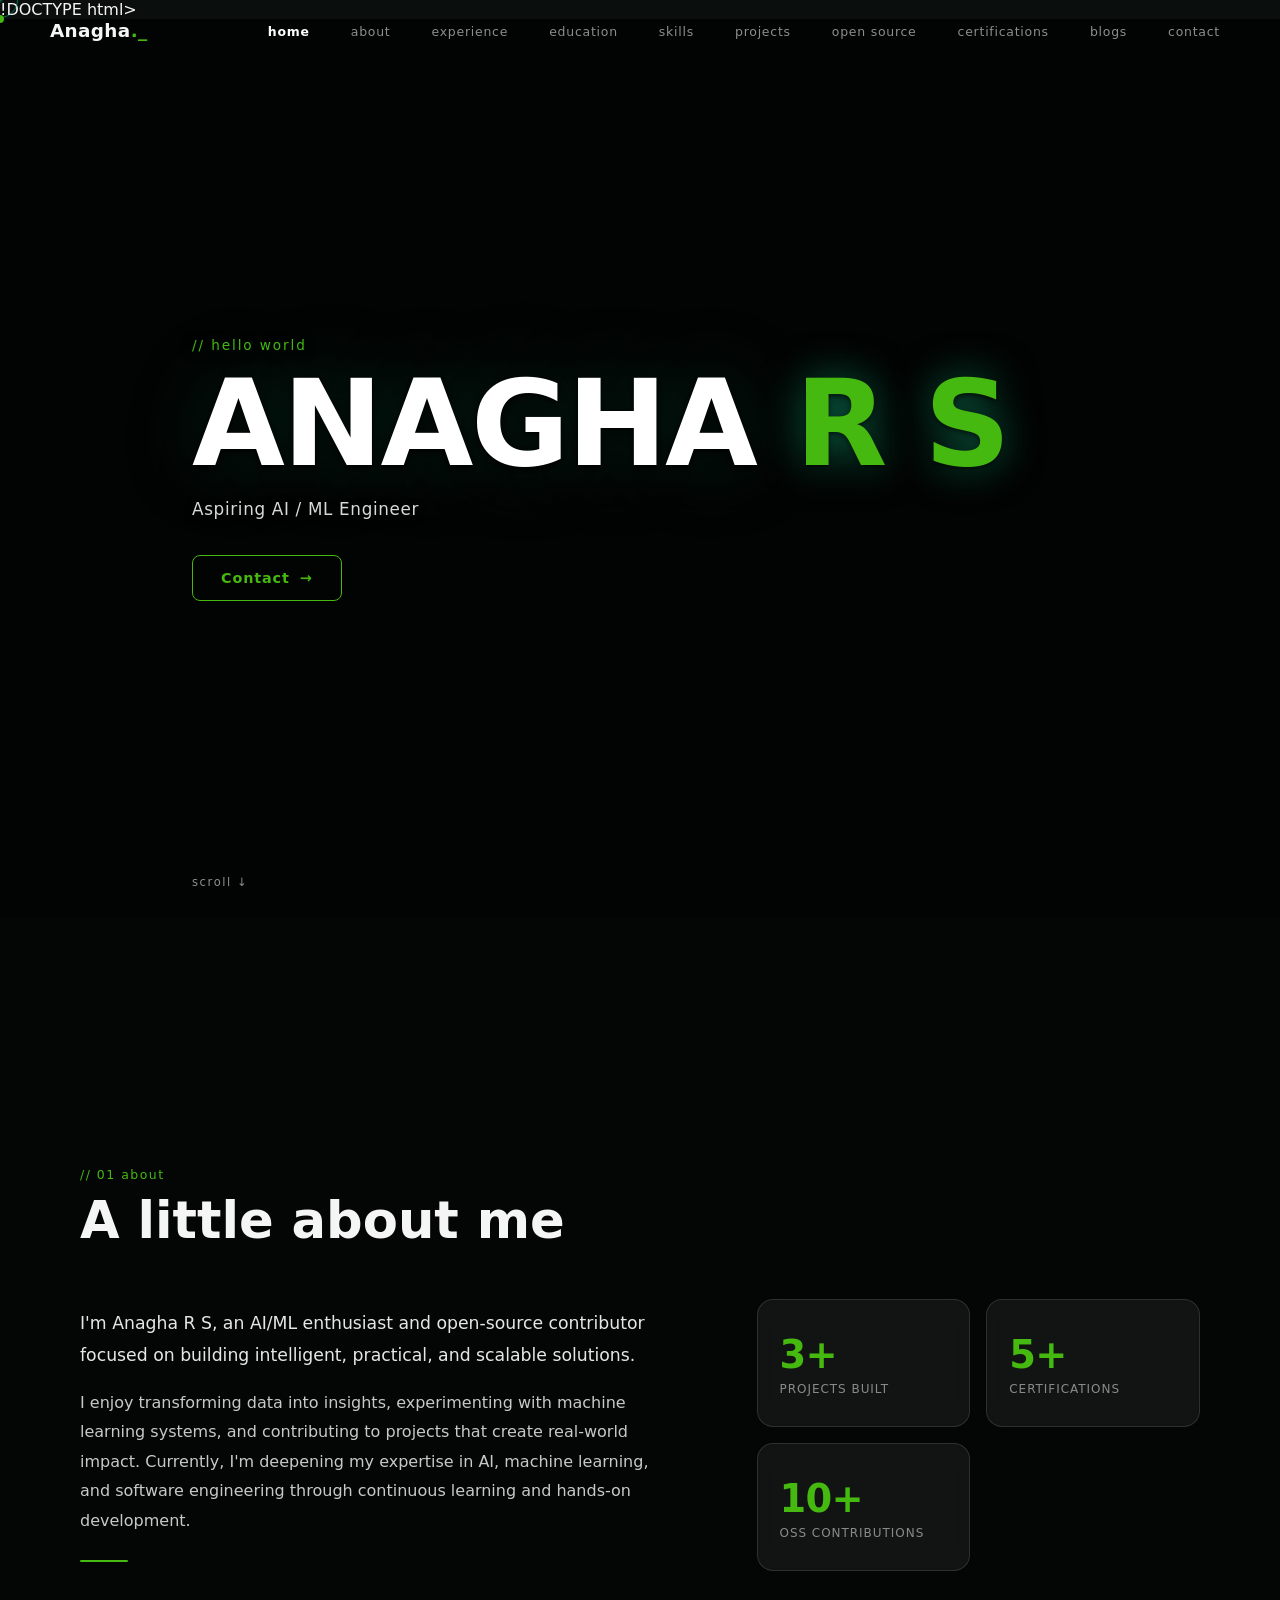
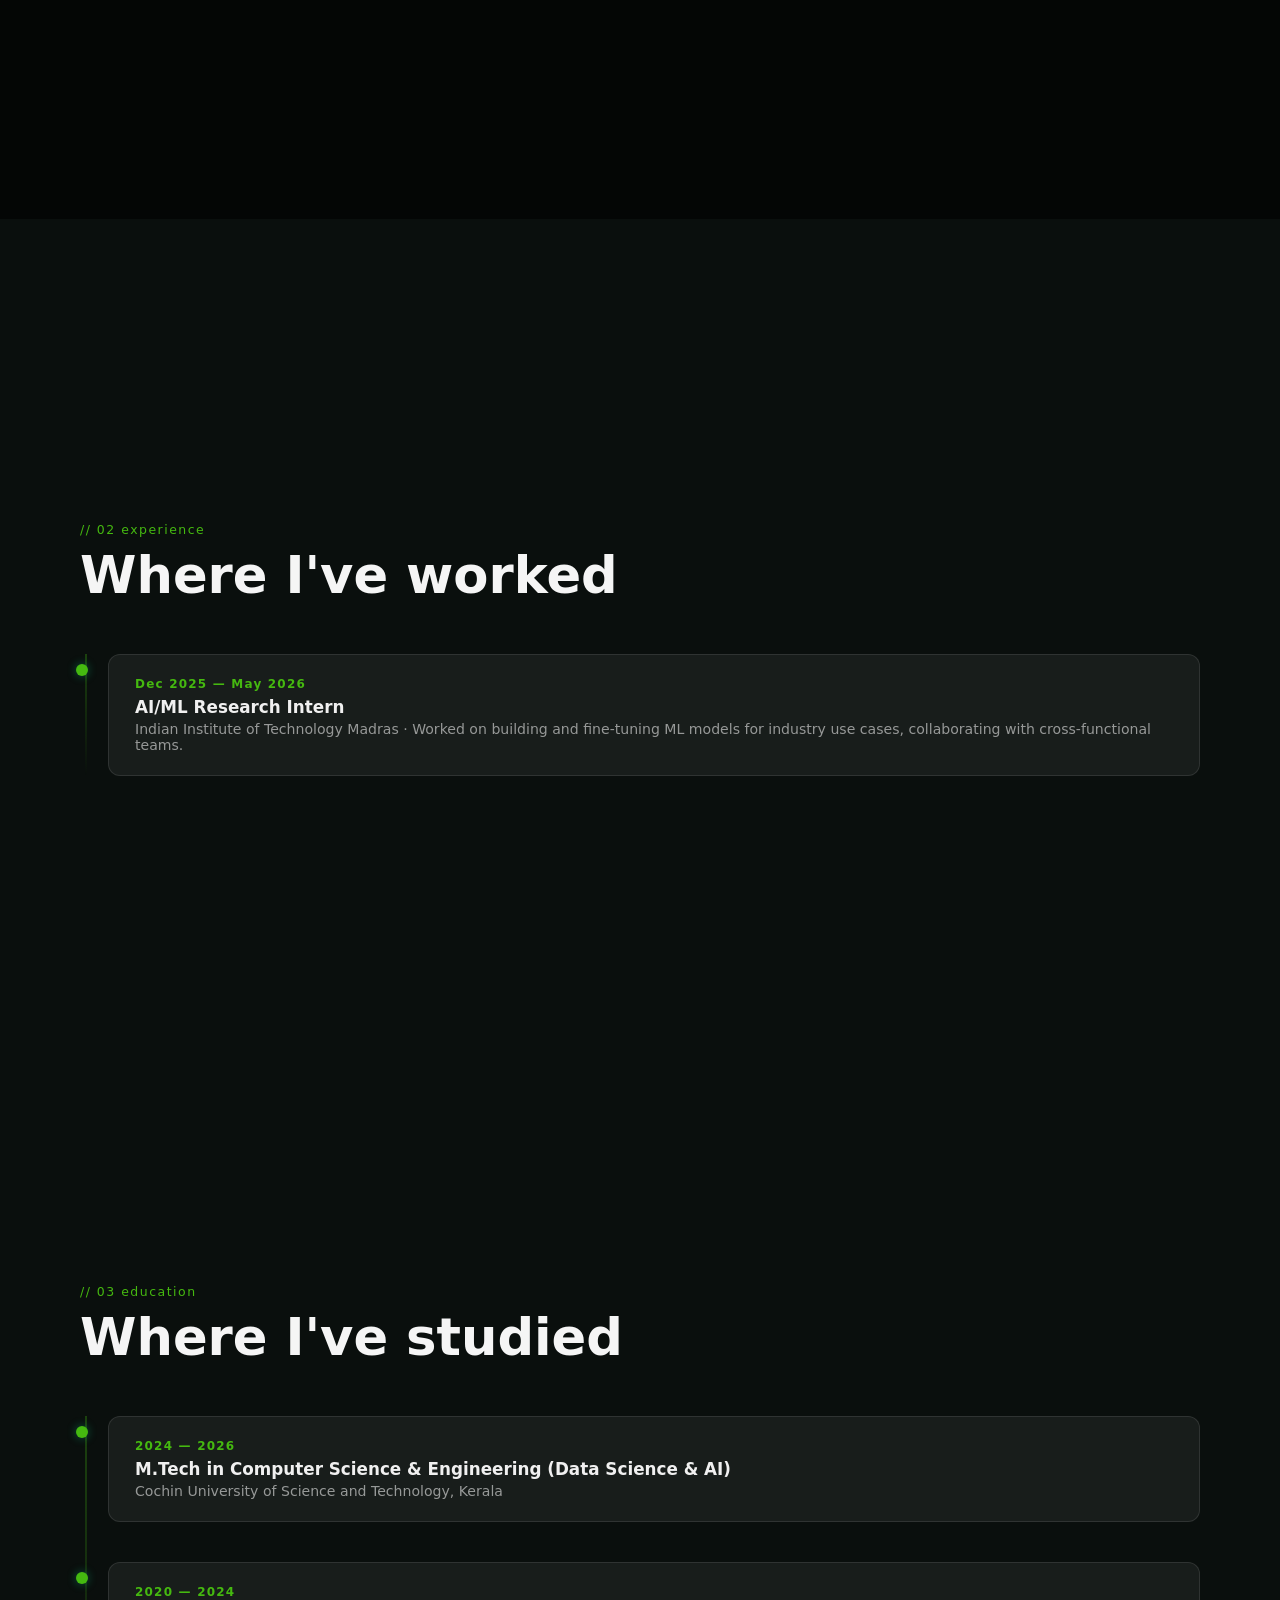
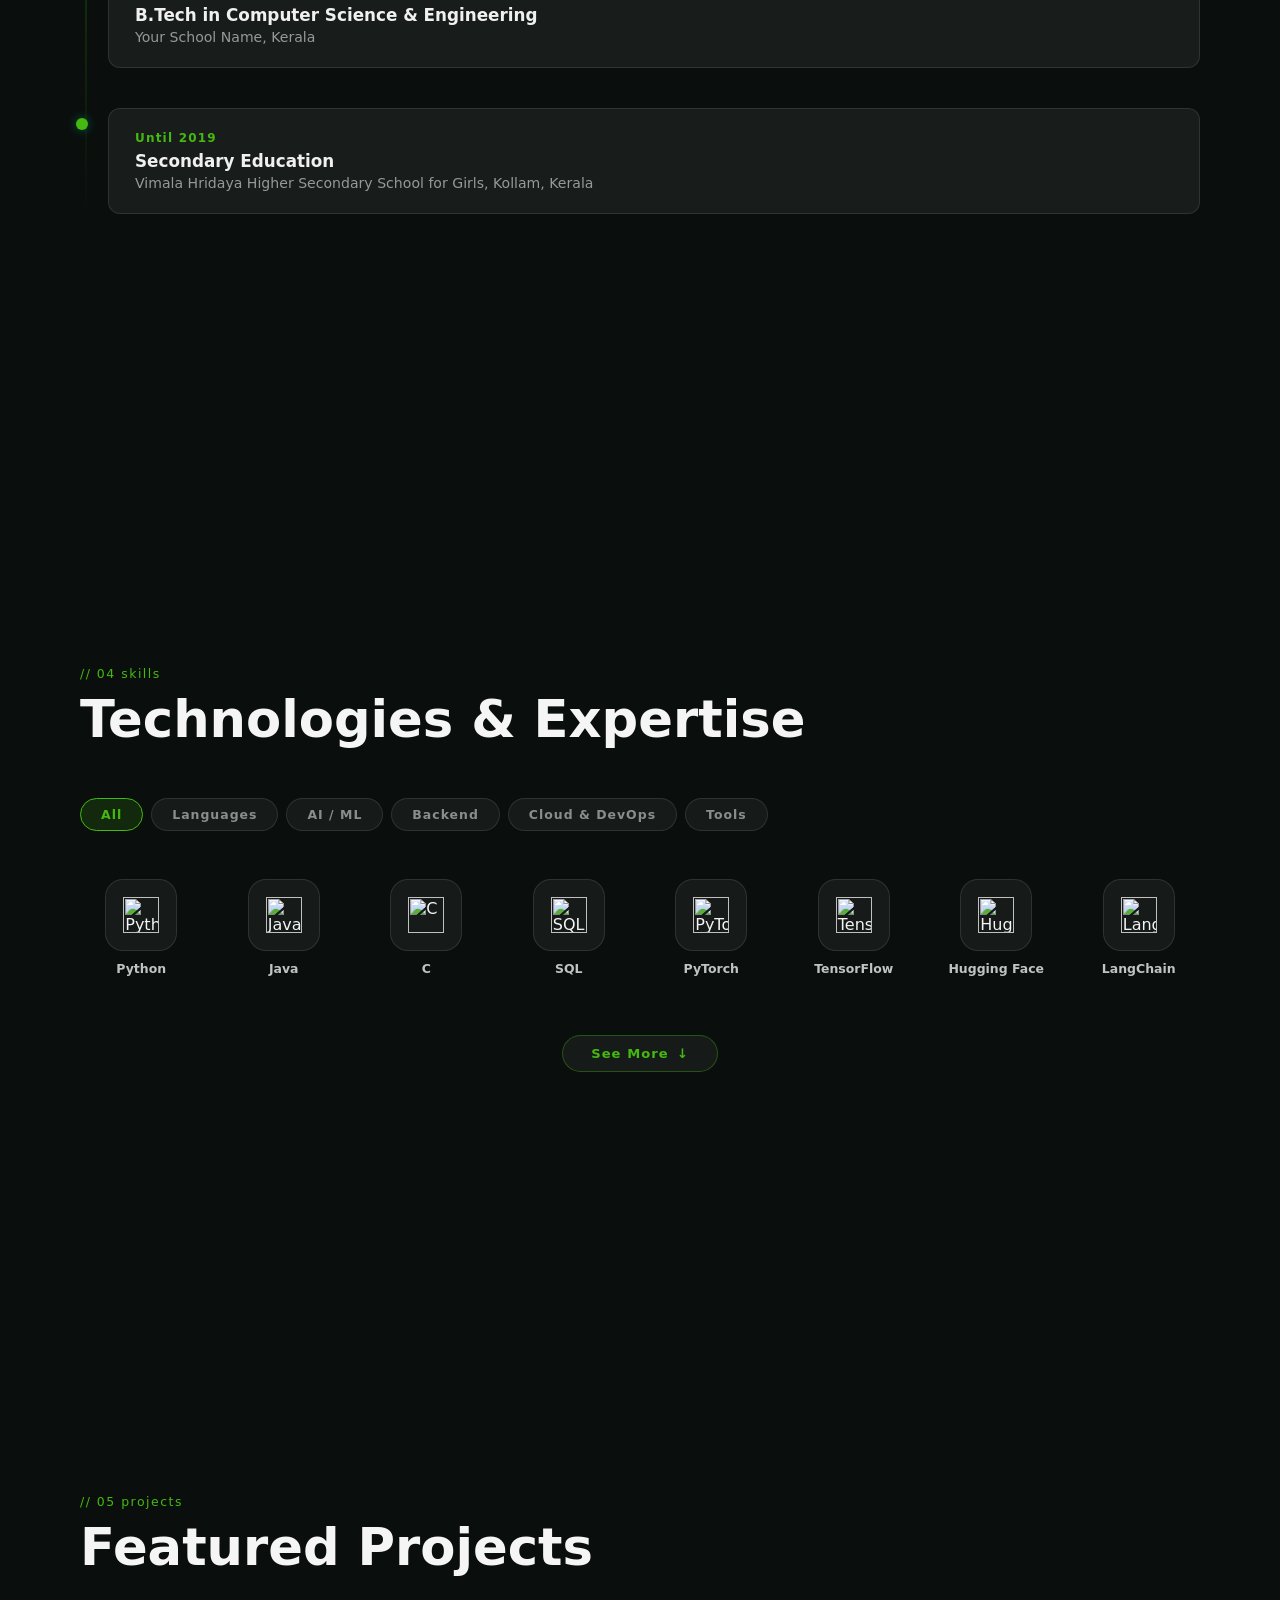
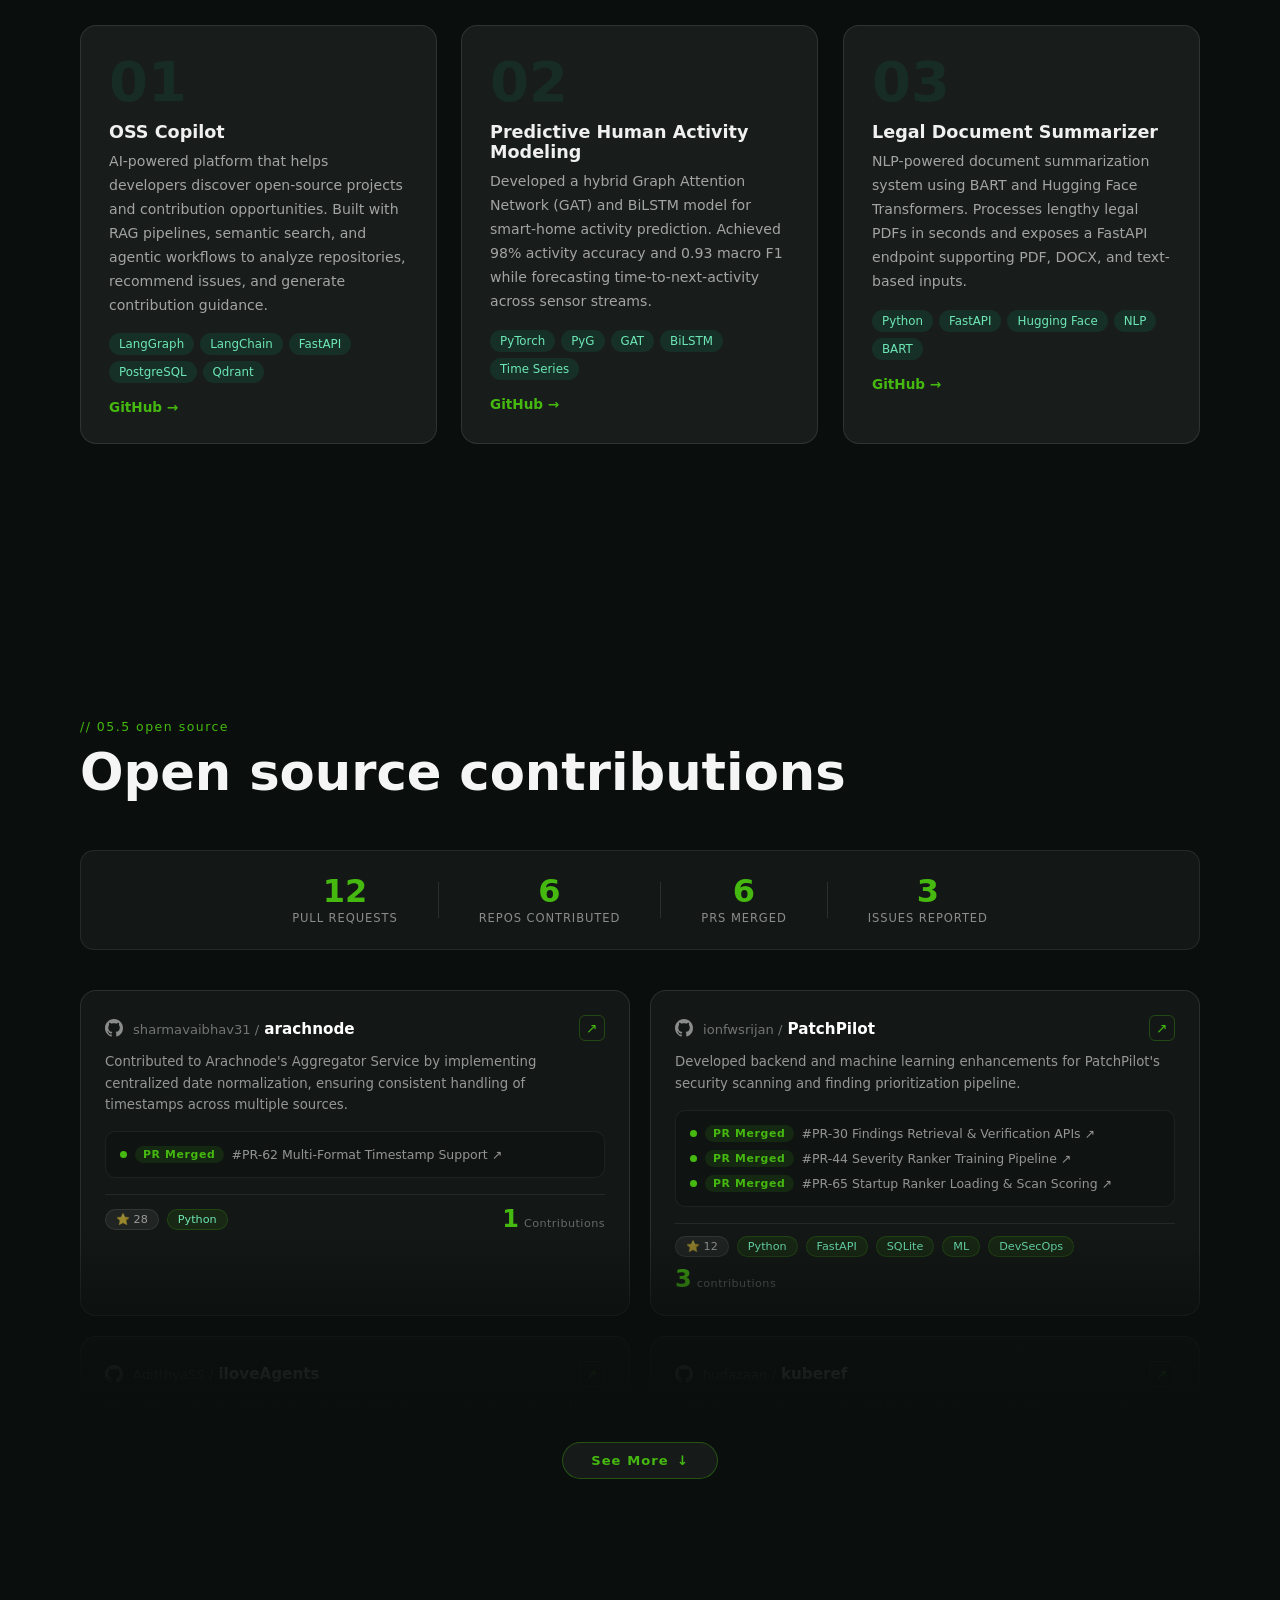
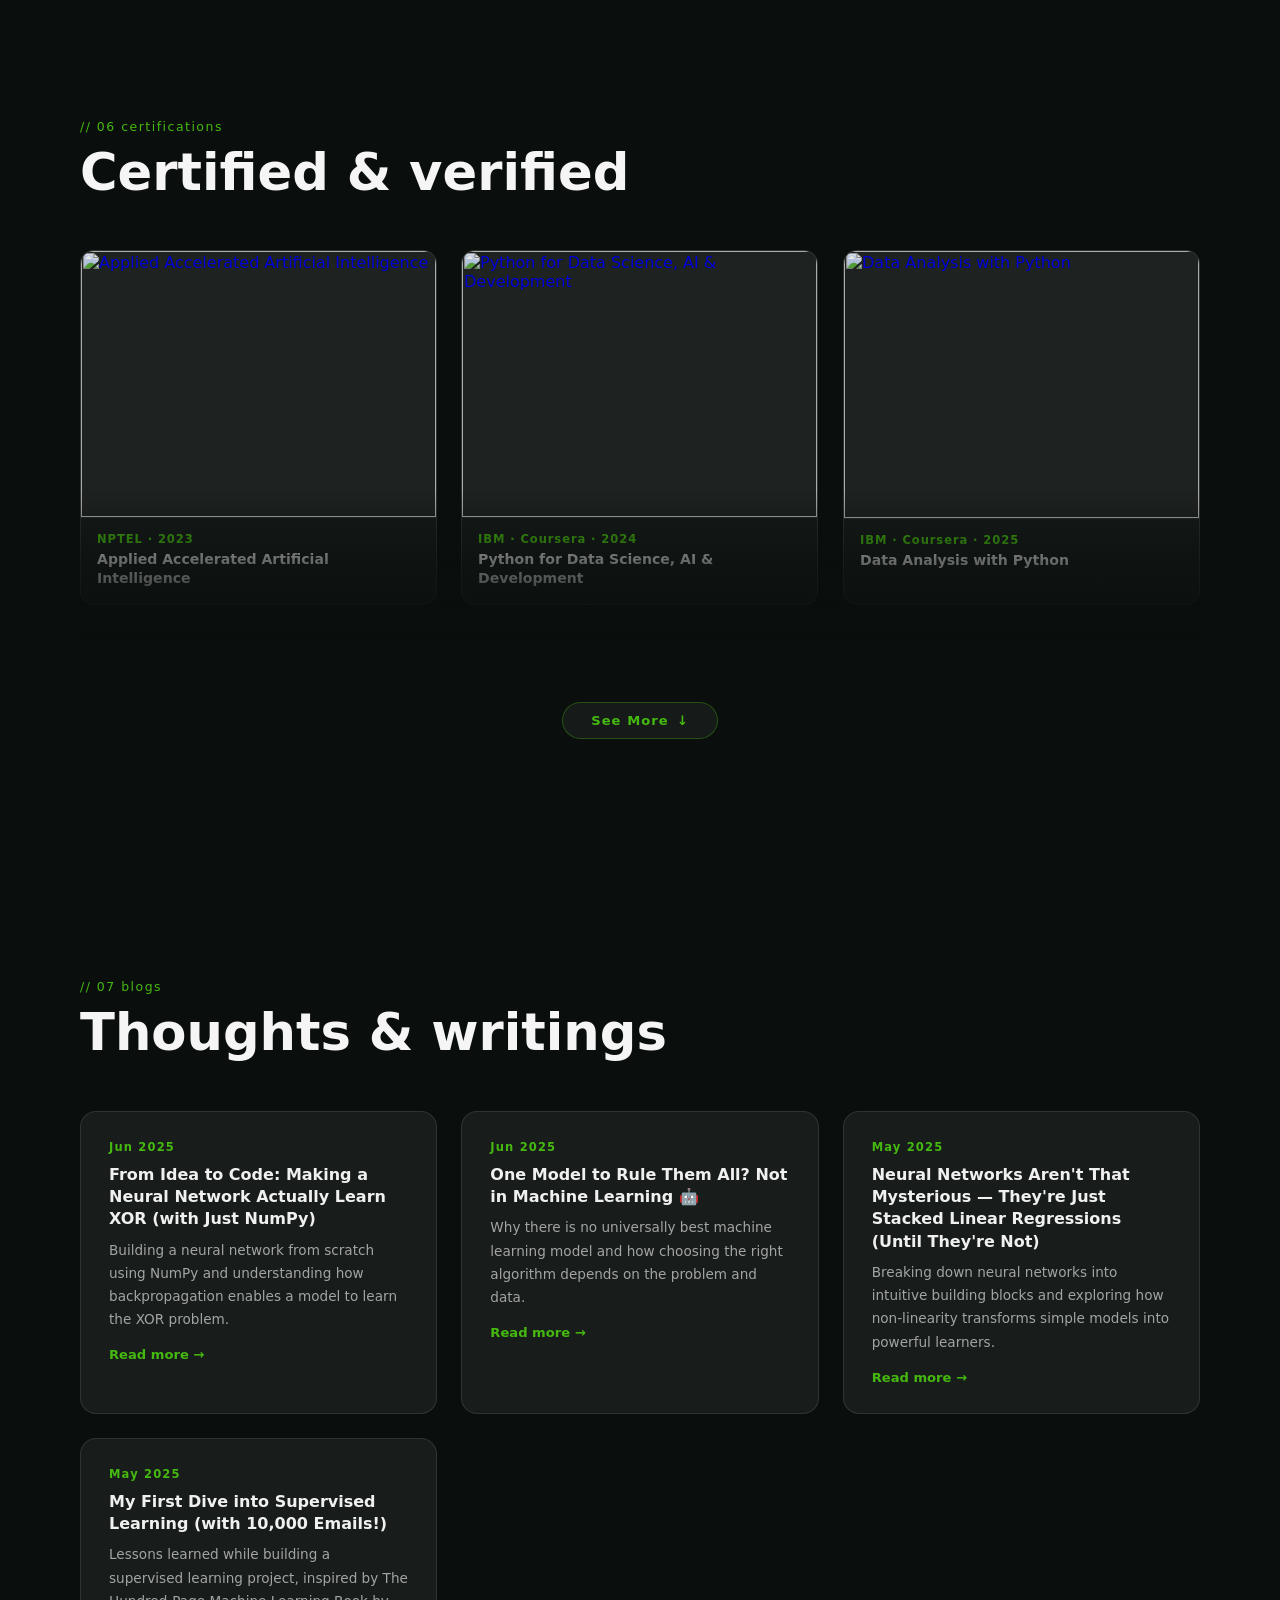
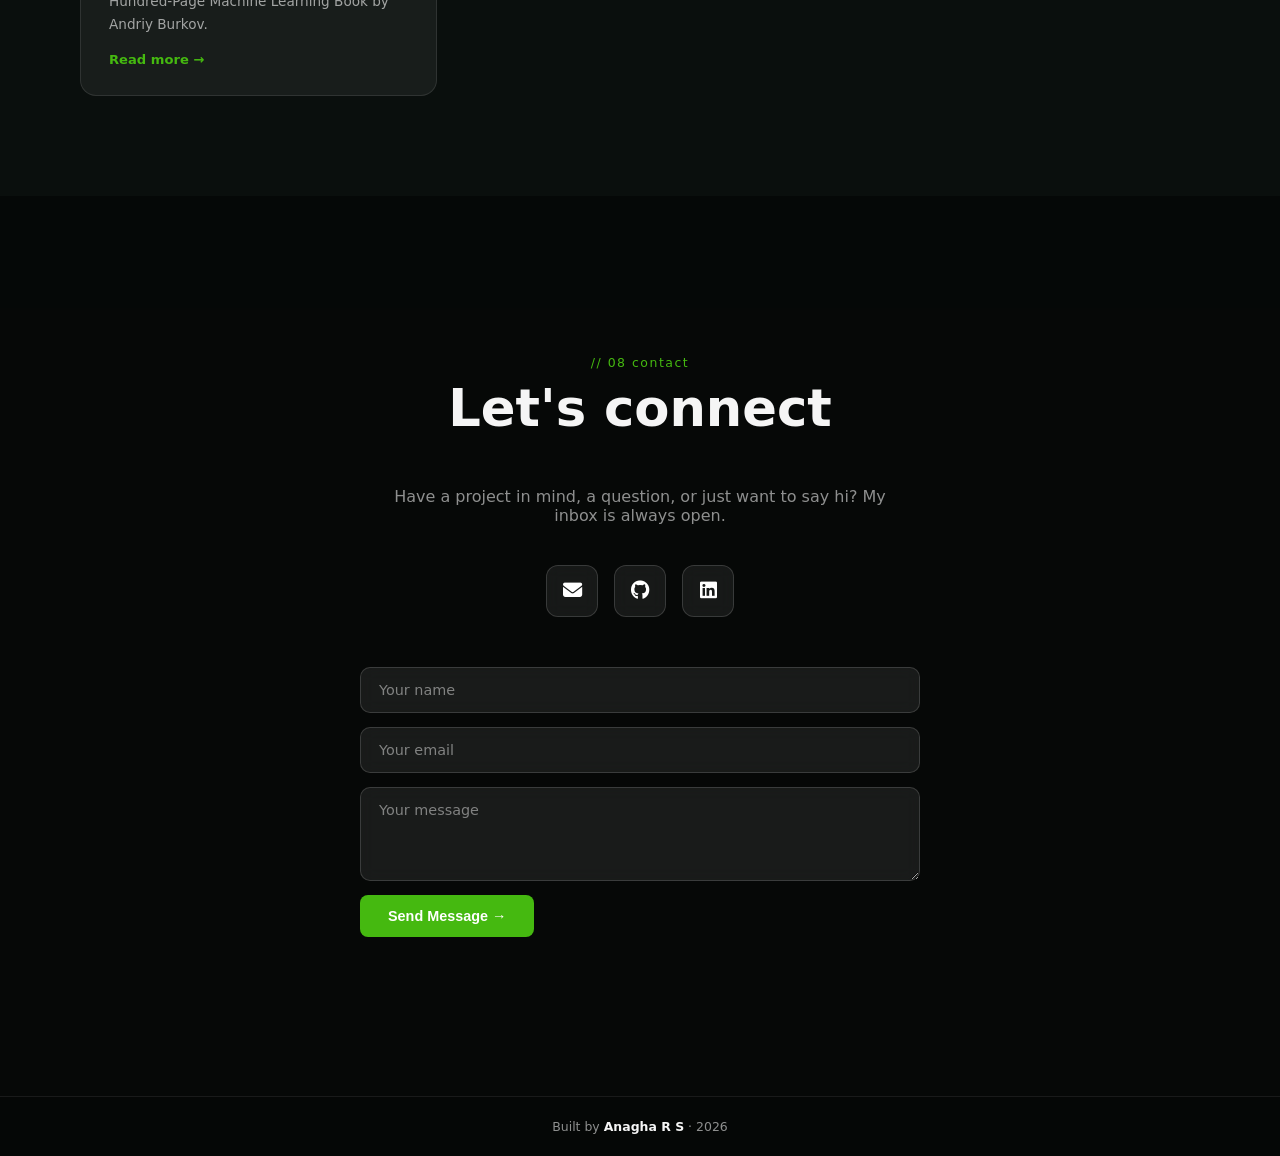
==== index.html @ c4510f0e "update portfolio" ====
!DOCTYPE html>
<html lang="en">
<head>
  <meta charset="UTF-8" />
  <meta name="viewport" content="width=device-width, initial-scale=1.0" />
  <title>Anagha R S — Portfolio</title>
  <link rel="stylesheet" href="style.css" />
  <link rel="stylesheet" href="https://cdnjs.cloudflare.com/ajax/libs/font-awesome/6.5.1/css/all.min.css">
</head>
<body>

  <div class="cursor-dot"></div>
  <div class="cursor-ring"></div>

  <!-- Reusable GitHub icon symbol -->
  <svg style="display:none">
    <symbol id="gh-icon" viewBox="0 0 24 24" fill="currentColor">
      <path d="M12 0C5.37 0 0 5.37 0 12c0 5.31 3.435 9.795 8.205 11.385.6.105.825-.255.825-.57 0-.285-.015-1.23-.015-2.235-3.015.555-3.795-.735-4.035-1.41-.135-.345-.72-1.41-1.23-1.695-.42-.225-1.02-.78-.015-.795.945-.015 1.62.87 1.845 1.23 1.08 1.815 2.805 1.305 3.495.99.105-.78.42-1.305.765-1.605-2.67-.3-5.46-1.335-5.46-5.925 0-1.305.465-2.385 1.23-3.225-.12-.3-.54-1.53.12-3.18 0 0 1.005-.315 3.3 1.23.96-.27 1.98-.405 3-.405s2.04.135 3 .405c2.295-1.56 3.3-1.23 3.3-1.23.66 1.65.24 2.88.12 3.18.765.84 1.23 1.905 1.23 3.225 0 4.605-2.805 5.625-5.475 5.925.435.375.81 1.095.81 2.22 0 1.605-.015 2.895-.015 3.3 0 .315.225.69.825.57A12.02 12.02 0 0 0 24 12c0-6.63-5.37-12-12-12z"/>
    </symbol>
  </svg>

  <!-- Navbar -->
  <nav class="navbar" id="navbar">
    <div class="nav-logo">Anagha<span>._</span></div>
    <ul class="nav-links">
      <li><a href="#home">home</a></li>
      <li><a href="#about">about</a></li>
      <li><a href="#experience">experience</a></li>
      <li><a href="#education">education</a></li>
      <li><a href="#skills">skills</a></li>
      <li><a href="#projects">projects</a></li>
      <li><a href="#opensource">open source</a></li>
      <li><a href="#certifications">certifications</a></li>
      <li><a href="#blogs">blogs</a></li>
      <li><a href="#contact">contact</a></li>
    </ul>
    <button class="hamburger" id="hamburger" aria-label="Toggle menu">
      <span></span><span></span><span></span>
    </button>
  </nav>

  <!-- Mobile Menu -->
  <div class="mobile-menu" id="mobileMenu">
    <ul>
      <li><a href="#home" class="mob-link">home</a></li>
      <li><a href="#about" class="mob-link">about</a></li>
      <li><a href="#experience" class="mob-link">experience</a></li>
      <li><a href="#education" class="mob-link">education</a></li>
      <li><a href="#skills" class="mob-link">skills</a></li>
      <li><a href="#projects" class="mob-link">projects</a></li>
      <li><a href="#opensource" class="mob-link">open source</a></li>
      <li><a href="#certifications" class="mob-link">certifications</a></li>
      <li><a href="#blogs" class="mob-link">blogs</a></li>
      <li><a href="#contact" class="mob-link">contact</a></li>
    </ul>
  </div>

  <!-- HOME -->
  <section id="home" class="section hero-section">
    <div class="hero-content">
      <p class="hero-eyebrow">// hello world</p>
      <h1 class="hero-name">ANAGHA <span>R S</span></h1>
      <p class="hero-sub">Aspiring AI / ML Engineer</p>
      <a href="#contact" class="cta-btn">Contact <span class="arrow">→</span></a>
    </div>
    <div class="scroll-hint">scroll ↓</div>
  </section>

  <!-- ABOUT -->
  <section id="about" class="section">
    <div class="container">
      <p class="section-tag">// 01 about</p>
      <h2 class="section-title">A little about me</h2>
      <div class="about-grid">
        <div class="about-text" data-reveal>
          <p>I'm Anagha R S, an AI/ML enthusiast and open-source contributor focused on building intelligent, practical, and scalable solutions.</p>
          <p>I enjoy transforming data into insights, experimenting with machine learning systems, and contributing to projects that create real-world impact. Currently, I'm deepening my expertise in AI, machine learning, and software engineering through continuous learning and hands-on development.</p>
          <div class="about-divider"></div>
        </div>
        <div class="about-stats">
          <div class="stat-card" data-reveal>
            <span class="stat-icon"></span>
            <span class="stat-num" data-count="3">0</span>
            <span class="stat-label">Projects Built</span>
          </div>
          <div class="stat-card" data-reveal>
            <span class="stat-icon"></span>
            <span class="stat-num" data-count="5">0</span>
            <span class="stat-label">Certifications</span>
          </div>
          <div class="stat-card" data-reveal>
            <span class="stat-icon"></span>
            <span class="stat-num" data-count="10">0</span>
            <span class="stat-label">OSS Contributions</span>
          </div>
        </div>
      </div>
    </div>
  </section>

  <!-- EXPERIENCE -->
  <section id="experience" class="section">
    <div class="container">
      <p class="section-tag">// 02 experience</p>
      <h2 class="section-title">Where I've worked</h2>
      <div class="timeline">
        <div class="timeline-item" data-reveal>
          <div class="timeline-dot"></div>
          <div class="timeline-card">
            <span class="timeline-year">Dec 2025 — May 2026</span>
            <h3>AI/ML Research Intern</h3>
            <p>Indian Institute of Technology Madras · Worked on building and fine-tuning ML models for industry use cases, collaborating with cross-functional teams.</p>
          </div>
        </div>
      </div>
    </div>
  </section>

  <!-- EDUCATION -->
  <section id="education" class="section light-section">
    <div class="container">
      <p class="section-tag">// 03 education</p>
      <h2 class="section-title">Where I've studied</h2>
      <div class="timeline">
        <div class="timeline-item" data-reveal>
          <div class="timeline-dot"></div>
          <div class="timeline-card">
            <span class="timeline-year">2024 — 2026</span>
            <h3>M.Tech in Computer Science &amp; Engineering (Data Science &amp; AI)</h3>
            <p>Cochin University of Science and Technology, Kerala</p>
          </div>
        </div>
        <div class="timeline-item" data-reveal>
          <div class="timeline-dot"></div>
          <div class="timeline-card">
            <span class="timeline-year">2020 — 2024</span>
            <h3>B.Tech in Computer Science &amp; Engineering</h3>
            <p>Your School Name, Kerala</p>
          </div>
        </div>
        <div class="timeline-item" data-reveal>
          <div class="timeline-dot"></div>
          <div class="timeline-card">
            <span class="timeline-year">Until 2019</span>
            <h3>Secondary Education</h3>
            <p>Vimala Hridaya Higher Secondary School for Girls, Kollam, Kerala</p>
          </div>
        </div>
      </div>
    </div>
  </section>

  <!-- SKILLS -->
  <section id="skills" class="section">
    <div class="container">
      <p class="section-tag">// 04 skills</p>
      <h2 class="section-title">Technologies &amp; Expertise</h2>

      <div class="skills-tabs">
        <button class="skills-tab active" data-cat="all">All</button>
        <button class="skills-tab" data-cat="languages">Languages</button>
        <button class="skills-tab" data-cat="ai">AI / ML</button>
        <button class="skills-tab" data-cat="backend">Backend</button>
        <button class="skills-tab" data-cat="cloud">Cloud &amp; DevOps</button>
        <button class="skills-tab" data-cat="tools">Tools</button>
      </div>

      <div class="skills-icon-grid">

        <!-- Languages -->
        <div class="skill-chip" data-cat="languages" data-reveal>
          <div class="skill-chip-inner">
            <img src="https://cdn.jsdelivr.net/gh/devicons/devicon/icons/python/python-original.svg" alt="Python" />
            <div class="skill-ring" style="--pct: 95%"></div>
          </div>
          <span class="skill-chip-name">Python</span>
          <span class="skill-chip-pct">95%</span>
        </div>

        <div class="skill-chip" data-cat="languages" data-reveal>
          <div class="skill-chip-inner">
            <img src="https://cdn.jsdelivr.net/gh/devicons/devicon/icons/java/java-original.svg" alt="Java" />
            <div class="skill-ring" style="--pct: 80%"></div>
          </div>
          <span class="skill-chip-name">Java</span>
          <span class="skill-chip-pct">80%</span>
        </div>

        <div class="skill-chip" data-cat="languages" data-reveal>
          <div class="skill-chip-inner">
            <img src="https://cdn.jsdelivr.net/gh/devicons/devicon/icons/c/c-original.svg" alt="C" />
            <div class="skill-ring" style="--pct: 75%"></div>
          </div>
          <span class="skill-chip-name">C</span>
          <span class="skill-chip-pct">75%</span>
        </div>

        <div class="skill-chip" data-cat="languages" data-reveal>
          <div class="skill-chip-inner">
            <img src="https://cdn.jsdelivr.net/gh/devicons/devicon/icons/mysql/mysql-original.svg" alt="SQL" />
            <div class="skill-ring" style="--pct: 78%"></div>
          </div>
          <span class="skill-chip-name">SQL</span>
          <span class="skill-chip-pct">78%</span>
        </div>

        <!-- AI / ML -->
        <div class="skill-chip" data-cat="ai" data-reveal>
          <div class="skill-chip-inner">
            <img src="https://cdn.jsdelivr.net/gh/devicons/devicon/icons/pytorch/pytorch-original.svg" alt="PyTorch" />
            <div class="skill-ring" style="--pct: 88%"></div>
          </div>
          <span class="skill-chip-name">PyTorch</span>
          <span class="skill-chip-pct">88%</span>
        </div>

        <div class="skill-chip" data-cat="ai" data-reveal>
          <div class="skill-chip-inner">
            <img src="https://cdn.jsdelivr.net/gh/devicons/devicon/icons/tensorflow/tensorflow-original.svg" alt="TensorFlow" />
            <div class="skill-ring" style="--pct: 82%"></div>
          </div>
          <span class="skill-chip-name">TensorFlow</span>
          <span class="skill-chip-pct">82%</span>
        </div>

        <div class="skill-chip" data-cat="ai" data-reveal>
          <div class="skill-chip-inner">
            <img src="https://huggingface.co/front/assets/huggingface_logo.svg" alt="Hugging Face" />
            <div class="skill-ring" style="--pct: 85%"></div>
          </div>
          <span class="skill-chip-name">Hugging Face</span>
          <span class="skill-chip-pct">85%</span>
        </div>

        <div class="skill-chip" data-cat="ai" data-reveal>
          <div class="skill-chip-inner">
            <img src="https://cdn.simpleicons.org/langchain" alt="LangChain" />
            <div class="skill-ring" style="--pct: 83%"></div>
          </div>
          <span class="skill-chip-name">LangChain</span>
          <span class="skill-chip-pct">83%</span>
        </div>

        <div class="skill-chip" data-cat="ai" data-reveal>
          <div class="skill-chip-inner">
            <img src="https://cdn.simpleicons.org/qdrant" alt="Qdrant" />
            <div class="skill-ring" style="--pct: 78%"></div>
          </div>
          <span class="skill-chip-name">Qdrant</span>
          <span class="skill-chip-pct">78%</span>
        </div>

        <div class="skill-chip" data-cat="ai" data-reveal>
          <div class="skill-chip-inner">
            <span class="skill-chip-name" style="font-size:0.9rem">RAG</span>
            <div class="skill-ring" style="--pct: 87%"></div>
          </div>
          <span class="skill-chip-name">RAG Systems</span>
          <span class="skill-chip-pct">87%</span>
        </div>

        <div class="skill-chip" data-cat="ai" data-reveal>
          <div class="skill-chip-inner">
            <span class="skill-chip-name" style="font-size:0.9rem">LLM</span>
            <div class="skill-ring" style="--pct: 90%"></div>
          </div>
          <span class="skill-chip-name">LLMs</span>
          <span class="skill-chip-pct">90%</span>
        </div>

        <!-- Backend -->
        <div class="skill-chip" data-cat="backend" data-reveal>
          <div class="skill-chip-inner">
            <img src="https://cdn.jsdelivr.net/gh/devicons/devicon/icons/fastapi/fastapi-original.svg" alt="FastAPI" />
            <div class="skill-ring" style="--pct: 85%"></div>
          </div>
          <span class="skill-chip-name">FastAPI</span>
          <span class="skill-chip-pct">85%</span>
        </div>

        <div class="skill-chip" data-cat="backend" data-reveal>
          <div class="skill-chip-inner">
            <img src="https://cdn.jsdelivr.net/gh/devicons/devicon/icons/postgresql/postgresql-original.svg" alt="PostgreSQL" />
            <div class="skill-ring" style="--pct: 80%"></div>
          </div>
          <span class="skill-chip-name">PostgreSQL</span>
          <span class="skill-chip-pct">80%</span>
        </div>

        <div class="skill-chip" data-cat="backend" data-reveal>
          <div class="skill-chip-inner">
            <span class="skill-chip-name" style="font-size:0.9rem">API</span>
            <div class="skill-ring" style="--pct: 88%"></div>
          </div>
          <span class="skill-chip-name">REST APIs</span>
          <span class="skill-chip-pct">88%</span>
        </div>

        <div class="skill-chip" data-cat="backend" data-reveal>
          <div class="skill-chip-inner">
            <span class="skill-chip-name" style="font-size:0.9rem">RTC</span>
            <div class="skill-ring" style="--pct: 70%"></div>
          </div>
          <span class="skill-chip-name">WebRTC</span>
          <span class="skill-chip-pct">70%</span>
        </div>

        <!-- Cloud & DevOps -->
        <div class="skill-chip" data-cat="cloud" data-reveal>
          <div class="skill-chip-inner">
            <img src="https://cdn.jsdelivr.net/gh/devicons/devicon/icons/amazonwebservices/amazonwebservices-original-wordmark.svg" alt="AWS" />
            <div class="skill-ring" style="--pct: 75%"></div>
          </div>
          <span class="skill-chip-name">AWS</span>
          <span class="skill-chip-pct">75%</span>
        </div>

        <div class="skill-chip" data-cat="cloud" data-reveal>
          <div class="skill-chip-inner">
            <img src="https://cdn.jsdelivr.net/gh/devicons/devicon/icons/docker/docker-original.svg" alt="Docker" />
            <div class="skill-ring" style="--pct: 82%"></div>
          </div>
          <span class="skill-chip-name">Docker</span>
          <span class="skill-chip-pct">82%</span>
        </div>

        <div class="skill-chip" data-cat="cloud" data-reveal>
          <div class="skill-chip-inner">
            <img src="https://cdn.jsdelivr.net/gh/devicons/devicon/icons/linux/linux-original.svg" alt="Linux" />
            <div class="skill-ring" style="--pct: 80%"></div>
          </div>
          <span class="skill-chip-name">Linux</span>
          <span class="skill-chip-pct">80%</span>
        </div>

        <!-- Tools -->
        <div class="skill-chip" data-cat="tools" data-reveal>
          <div class="skill-chip-inner">
            <img src="https://cdn.jsdelivr.net/gh/devicons/devicon/icons/git/git-original.svg" alt="Git" />
            <div class="skill-ring" style="--pct: 88%"></div>
          </div>
          <span class="skill-chip-name">Git</span>
          <span class="skill-chip-pct">88%</span>
        </div>

        <div class="skill-chip" data-cat="tools" data-reveal>
          <div class="skill-chip-inner">
            <img src="https://cdn.jsdelivr.net/gh/devicons/devicon/icons/github/github-original.svg" alt="GitHub" style="filter:invert(1)" />
            <div class="skill-ring" style="--pct: 88%"></div>
          </div>
          <span class="skill-chip-name">GitHub</span>
          <span class="skill-chip-pct">88%</span>
        </div>

        <div class="skill-chip" data-cat="tools" data-reveal>
          <div class="skill-chip-inner">
            <img src="https://cdn.simpleicons.org/numpy" alt="NumPy" />
            <div class="skill-ring" style="--pct: 85%"></div>
          </div>
          <span class="skill-chip-name">NumPy</span>
          <span class="skill-chip-pct">85%</span>
        </div>

        <div class="skill-chip" data-cat="tools" data-reveal>
          <div class="skill-chip-inner">
            <img src="https://cdn.simpleicons.org/pandas" alt="Pandas" />
            <div class="skill-ring" style="--pct: 85%"></div>
          </div>
          <span class="skill-chip-name">Pandas</span>
          <span class="skill-chip-pct">85%</span>
        </div>

        <div class="skill-chip" data-cat="tools" data-reveal>
          <div class="skill-chip-inner">
            <img src="https://cdn.simpleicons.org/scikitlearn" alt="Scikit-Learn" />
            <div class="skill-ring" style="--pct: 83%"></div>
          </div>
          <span class="skill-chip-name">Scikit-Learn</span>
          <span class="skill-chip-pct">83%</span>
        </div>

      </div>

      <div class="skills-seemore-wrap">
        <button class="skills-seemore-btn" id="skillsSeeMore">
          <span class="ssm-text">See</span>
          <span class="ssm-icon">↓</span>
        </button>
      </div>
    </div>
  </section>

  <!-- PROJECTS -->
  <section id="projects" class="section light-section">
    <div class="container">
      <p class="section-tag">// 05 projects</p>
      <h2 class="section-title">Featured Projects</h2>
      <div class="projects-grid">

        <div class="project-card" data-reveal>
          <div class="project-num">01</div>
          <h3>OSS Copilot</h3>
          <p>AI-powered platform that helps developers discover open-source projects and contribution opportunities. Built with RAG pipelines, semantic search, and agentic workflows to analyze repositories, recommend issues, and generate contribution guidance.</p>
          <div class="project-tags">
            <span>LangGraph</span>
            <span>LangChain</span>
            <span>FastAPI</span>
            <span>PostgreSQL</span>
            <span>Qdrant</span>
          </div>
          <a href="YOUR_GITHUB_LINK" target="_blank" class="project-link">GitHub →</a>
        </div>

        <div class="project-card" data-reveal>
          <div class="project-num">02</div>
          <h3>Predictive Human Activity Modeling</h3>
          <p>Developed a hybrid Graph Attention Network (GAT) and BiLSTM model for smart-home activity prediction. Achieved 98% activity accuracy and 0.93 macro F1 while forecasting time-to-next-activity across sensor streams.</p>
          <div class="project-tags">
            <span>PyTorch</span>
            <span>PyG</span>
            <span>GAT</span>
            <span>BiLSTM</span>
            <span>Time Series</span>
          </div>
          <a href="YOUR_GITHUB_LINK" target="_blank" class="project-link">GitHub →</a>
        </div>

        <div class="project-card" data-reveal>
          <div class="project-num">03</div>
          <h3>Legal Document Summarizer</h3>
          <p>NLP-powered document summarization system using BART and Hugging Face Transformers. Processes lengthy legal PDFs in seconds and exposes a FastAPI endpoint supporting PDF, DOCX, and text-based inputs.</p>
          <div class="project-tags">
            <span>Python</span>
            <span>FastAPI</span>
            <span>Hugging Face</span>
            <span>NLP</span>
            <span>BART</span>
          </div>
          <a href="YOUR_GITHUB_LINK" target="_blank" class="project-link">GitHub →</a>
        </div>

      </div>
    </div>
  </section>

  <!-- OPEN SOURCE -->
  <section id="opensource" class="section">
    <div class="container">
      <p class="section-tag">// 05.5 open source</p>
      <h2 class="section-title">Open source contributions</h2>

      <div class="oss-stats">
        <div class="oss-stat">
          <span class="oss-stat-num">12</span>
          <span class="oss-stat-label">Pull Requests</span>
        </div>
        <div class="oss-stat-divider"></div>
        <div class="oss-stat">
          <span class="oss-stat-num">6</span>
          <span class="oss-stat-label">Repos Contributed</span>
        </div>
        <div class="oss-stat-divider"></div>
        <div class="oss-stat">
          <span class="oss-stat-num">6</span>
          <span class="oss-stat-label">PRs Merged</span>
        </div>
        <div class="oss-stat-divider"></div>
        <div class="oss-stat">
          <span class="oss-stat-num">3</span>
          <span class="oss-stat-label">Issues Reported</span>
        </div>
      </div>

      <div class="oss-overflow-wrap" id="ossWrap">
        <div class="oss-grid">

          <div class="oss-card" data-reveal>
            <div class="oss-card-top">
              <div class="oss-repo-row">
                <svg class="oss-gh-icon"><use href="#gh-icon"/></svg>
                <div>
                  <span class="oss-org">sharmavaibhav31 /</span>
                  <span class="oss-repo-title">arachnode</span>
                </div>
                <a href="https://github.com/sharmavaibhav31/arachnode" target="_blank" class="oss-repo-link">↗</a>
              </div>
              <p class="oss-desc">Contributed to Arachnode's Aggregator Service by implementing centralized date normalization, ensuring consistent handling of timestamps across multiple sources.</p>
            </div>
            <div class="oss-contributions">
              <div class="oss-contrib-item merged">
                <span class="oss-contrib-dot"></span>
                <span class="oss-contrib-label">PR Merged</span>
                <a href="https://github.com/sharmavaibhav31/arachnode/pull/62" target="_blank" class="oss-contrib-link">#PR-62 Multi-Format Timestamp Support ↗</a>
              </div>
            </div>
            <div class="oss-card-footer">
              <div class="oss-badges">
                <span class="oss-badge">⭐ 28</span>
                <span class="oss-badge lang">Python</span>
              </div>
              <div class="oss-pr-count">
                <span class="oss-pr-num">1</span>
                <span class="oss-pr-label">Contributions</span>
              </div>
            </div>
          </div>

          <div class="oss-card" data-reveal>
            <div class="oss-card-top">
              <div class="oss-repo-row">
                <svg class="oss-gh-icon"><use href="#gh-icon"/></svg>
                <div>
                  <span class="oss-org">ionfwsrijan /</span>
                  <span class="oss-repo-title">PatchPilot</span>
                </div>
                <a href="https://github.com/ionfwsrijan/PatchPilot" target="_blank" class="oss-repo-link">↗</a>
              </div>
              <p class="oss-desc">Developed backend and machine learning enhancements for PatchPilot's security scanning and finding prioritization pipeline.</p>
            </div>
            <div class="oss-contributions">
              <div class="oss-contrib-item merged">
                <span class="oss-contrib-dot"></span>
                <span class="oss-contrib-label">PR Merged</span>
                <a href="https://github.com/ionfwsrijan/PatchPilot/pull/30" target="_blank" class="oss-contrib-link">#PR-30 Findings Retrieval &amp; Verification APIs ↗</a>
              </div>
              <div class="oss-contrib-item merged">
                <span class="oss-contrib-dot"></span>
                <span class="oss-contrib-label">PR Merged</span>
                <a href="https://github.com/ionfwsrijan/PatchPilot/pull/44" target="_blank" class="oss-contrib-link">#PR-44 Severity Ranker Training Pipeline ↗</a>
              </div>
              <div class="oss-contrib-item merged">
                <span class="oss-contrib-dot"></span>
                <span class="oss-contrib-label">PR Merged</span>
                <a href="https://github.com/ionfwsrijan/PatchPilot/pull/65" target="_blank" class="oss-contrib-link">#PR-65 Startup Ranker Loading &amp; Scan Scoring ↗</a>
              </div>
            </div>
            <div class="oss-card-footer">
              <div class="oss-badges">
                <span class="oss-badge">⭐ 12</span>
                <span class="oss-badge lang">Python</span>
                <span class="oss-badge lang">FastAPI</span>
                <span class="oss-badge lang">SQLite</span>
                <span class="oss-badge lang">ML</span>
                <span class="oss-badge lang">DevSecOps</span>
              </div>
              <div class="oss-pr-count">
                <span class="oss-pr-num">3</span>
                <span class="oss-pr-label">contributions</span>
              </div>
            </div>
          </div>

          <div class="oss-card" data-reveal>
            <div class="oss-card-top">
              <div class="oss-repo-row">
                <svg class="oss-gh-icon"><use href="#gh-icon"/></svg>
                <div>
                  <span class="oss-org">AditthyaSS /</span>
                  <span class="oss-repo-title">iloveAgents</span>
                </div>
                <a href="https://github.com/AditthyaSS/iloveAgents" target="_blank" class="oss-repo-link">↗</a>
              </div>
              <p class="oss-desc">Opened and implemented Issue #204: Added automatic timeout handling for stalled API requests, improving reliability across LLM providers.</p>
            </div>
            <div class="oss-contributions">
              <div class="oss-contrib-item issue">
                <span class="oss-contrib-dot"></span>
                <span class="oss-contrib-label">Issue</span>
                <a href="https://github.com/AditthyaSS/iloveAgents/issues/204" target="_blank" class="oss-contrib-link">#issue-204 Stalled API Request Handling ↗</a>
              </div>
              <div class="oss-contrib-item merged">
                <span class="oss-contrib-dot"></span>
                <span class="oss-contrib-label">PR Merged</span>
                <a href="https://github.com/AditthyaSS/iloveAgents/pull/226" target="_blank" class="oss-contrib-link">#PR-226 Stalled API Request Handling ↗</a>
              </div>
            </div>
            <div class="oss-card-footer">
              <div class="oss-badges">
                <span class="oss-badge">⭐ 90</span>
                <span class="oss-badge lang">Python</span>
              </div>
              <div class="oss-pr-count">
                <span class="oss-pr-num">1</span>
                <span class="oss-pr-label">contributions</span>
              </div>
            </div>
          </div>

          <div class="oss-card" data-reveal>
            <div class="oss-card-top">
              <div class="oss-repo-row">
                <svg class="oss-gh-icon"><use href="#gh-icon"/></svg>
                <div>
                  <span class="oss-org">hudazaan /</span>
                  <span class="oss-repo-title">kuberef</span>
                </div>
                <a href="https://github.com/hudazaan/kuberef" target="_blank" class="oss-repo-link">↗</a>
              </div>
              <p class="oss-desc">Added support for scanning YAML manifests recursively across nested directory structures.</p>
            </div>
            <div class="oss-contributions">
              <div class="oss-contrib-item merged">
                <span class="oss-contrib-dot"></span>
                <span class="oss-contrib-label">PR Merged</span>
                <a href="https://github.com/hudazaan/kuberef/pull/20" target="_blank" class="oss-contrib-link">#PR-20 Recursive Manifest Scanning ↗</a>
              </div>
            </div>
            <div class="oss-card-footer">
              <div class="oss-badges">
                <span class="oss-badge">⭐ 3</span>
                <span class="oss-badge lang">Your Lang</span>
              </div>
              <div class="oss-pr-count">
                <span class="oss-pr-num">1</span>
                <span class="oss-pr-label">contributions</span>
              </div>
            </div>
          </div>

          <div class="oss-card" data-reveal>
            <div class="oss-card-top">
              <div class="oss-repo-row">
                <svg class="oss-gh-icon"><use href="#gh-icon"/></svg>
                <div>
                  <span class="oss-org">Eshajha19 /</span>
                  <span class="oss-repo-title">Algo-Infinity-Verse</span>
                </div>
                <a href="https://github.com/Eshajha19/Algo-Infinity-Verse" target="_blank" class="oss-repo-link">↗</a>
              </div>
              <p class="oss-desc">Added an interactive Recursion Learning Page featuring concepts, visualizations, code examples, and practice exercises.</p>
            </div>
            <div class="oss-contributions">
              <div class="oss-contrib-item merged">
                <span class="oss-contrib-dot"></span>
                <span class="oss-contrib-label">PR Merged</span>
                <a href="https://github.com/Eshajha19/Algo-Infinity-Verse/pull/255" target="_blank" class="oss-contrib-link">#PR-255 Recursion Learning Page ↗</a>
              </div>
            </div>
            <div class="oss-card-footer">
              <div class="oss-badges">
                <span class="oss-badge">⭐ 9</span>
                <span class="oss-badge lang">HTML</span>
                <span class="oss-badge lang">CSS</span>
                <span class="oss-badge lang">JavaScript</span>
              </div>
              <div class="oss-pr-count">
                <span class="oss-pr-num">1</span>
                <span class="oss-pr-label">contributions</span>
              </div>
            </div>
          </div>

          <div class="oss-card" data-reveal>
            <div class="oss-card-top">
              <div class="oss-repo-row">
                <svg class="oss-gh-icon"><use href="#gh-icon"/></svg>
                <div>
                  <span class="oss-org">imDarshanGK /</span>
                  <span class="oss-repo-title">localmind</span>
                </div>
                <a href="https://github.com/imDarshanGK/localmind" target="_blank" class="oss-repo-link">↗</a>
              </div>
              <p class="oss-desc">Added a session cloning API endpoint for duplicating chat sessions and preserving conversation history.</p>
            </div>
            <div class="oss-contributions">
              <div class="oss-contrib-item merged">
                <span class="oss-contrib-dot"></span>
                <span class="oss-contrib-label">PR Merged</span>
                <a href="https://github.com/imDarshanGK/localmind/pull/380" target="_blank" class="oss-contrib-link">#PR-380 Session Cloning Endpoint ↗</a>
              </div>
            </div>
            <div class="oss-card-footer">
              <div class="oss-badges">
                <span class="oss-badge">⭐ 5</span>
                <span class="oss-badge lang">Python</span>
                <span class="oss-badge lang">FastAPI</span>
                <span class="oss-badge lang">REST API</span>
                <span class="oss-badge lang">Pytest</span>
              </div>
              <div class="oss-pr-count">
                <span class="oss-pr-num">1</span>
                <span class="oss-pr-label">contributions</span>
              </div>
            </div>
          </div>

          <div class="oss-card" data-reveal>
            <div class="oss-card-top">
              <div class="oss-repo-row">
                <svg class="oss-gh-icon"><use href="#gh-icon"/></svg>
                <div>
                  <span class="oss-org">Th-Shivam /</span>
                  <span class="oss-repo-title">VYOM</span>
                </div>
                <a href="https://github.com/Th-Shivam/VYOM" target="_blank" class="oss-repo-link">↗</a>
              </div>
              <p class="oss-desc">Opened and got assigned Issue #71 to build an LLM-based conversational memory summarization system using Groq.</p>
            </div>
            <div class="oss-contributions">
              <div class="oss-contrib-item issue">
                <span class="oss-contrib-dot"></span>
                <span class="oss-contrib-label">Issue</span>
                <a href="https://github.com/Th-Shivam/VYOM/issues/71" target="_blank" class="oss-contrib-link">#issue-71 LLM-Based Conversational Memory Summarization ↗</a>
              </div>
            </div>
            <div class="oss-card-footer">
              <div class="oss-badges">
                <span class="oss-badge">⭐ 33</span>
                <span class="oss-badge lang">Python</span>
                <span class="oss-badge lang">Groq API</span>
                <span class="oss-badge lang">LLMs</span>
                <span class="oss-badge lang">Conversational AI</span>
              </div>
              <div class="oss-pr-count">
                <span class="oss-pr-num">1</span>
                <span class="oss-pr-label">contributions</span>
              </div>
            </div>
          </div>

        </div>
      </div>

      <div class="oss-seemore-wrap">
        <button class="oss-seemore-btn" id="ossSeeMore">
          <span class="osm-text">See More</span>
          <span class="osm-icon">↓</span>
        </button>
      </div>
    </div>
  </section>

  <!-- CERTIFICATIONS -->
  <section id="certifications" class="section">
    <div class="container">
      <p class="section-tag">// 06 certifications</p>
      <h2 class="section-title">Certified &amp; verified</h2>
      <div class="cert-overflow-wrap" id="certWrap">
        <div class="cert-grid">

          <a href="https://archive.nptel.ac.in/noc/Ecertificate/?q=NPTEL23CS104S63530209120091662" target="_blank" class="cert-card" data-reveal>
            <div class="cert-img-wrap">
              <img src="assets/ANAGHA_RS_page-0001.jpg" alt="Applied Accelerated Artificial Intelligence" />
              <div class="cert-overlay"><span>View Certificate ↗</span></div>
            </div>
            <div class="cert-card-info">
              <span class="cert-card-issuer">NPTEL · 2023</span>
              <h4>Applied Accelerated Artificial Intelligence</h4>
            </div>
          </a>

          <a href="https://www.coursera.org/account/accomplishments/verify/A6PHLQVLTV36" target="_blank" class="cert-card" data-reveal>
            <div class="cert-img-wrap">
              <img src="assets/CERTIFICATE_LANDING_PAGE~A6PHLQVLTV36.jpeg" alt="Python for Data Science, AI & Development" />
              <div class="cert-overlay"><span>View Certificate ↗</span></div>
            </div>
            <div class="cert-card-info">
              <span class="cert-card-issuer">IBM · Coursera · 2024</span>
              <h4>Python for Data Science, AI &amp; Development</h4>
            </div>
          </a>

          <a href="https://www.coursera.org/account/accomplishments/verify/5Z97XDKDSB8L" target="_blank" class="cert-card" data-reveal>
            <div class="cert-img-wrap">
              <img src="assets/CERTIFICATE_LANDING_PAGE~5Z97XDKDSB8L.jpeg" alt="Data Analysis with Python" />
              <div class="cert-overlay"><span>View Certificate ↗</span></div>
            </div>
            <div class="cert-card-info">
              <span class="cert-card-issuer">IBM · Coursera · 2025</span>
              <h4>Data Analysis with Python</h4>
            </div>
          </a>

          <a href="https://www.coursera.org/account/accomplishments/verify/NQ1GUFZ8157S" target="_blank" class="cert-card" data-reveal>
            <div class="cert-img-wrap">
              <img src="assets/CERTIFICATE_LANDING_PAGE~NQ1GUFZ8157S.jpeg" alt="Supervised Machine Learning" />
              <div class="cert-overlay"><span>View Certificate ↗</span></div>
            </div>
            <div class="cert-card-info">
              <span class="cert-card-issuer">Deeplearning.AI · Coursera · 2025</span>
              <h4>Supervised Machine Learning: Regression and Classification</h4>
            </div>
          </a>

          <a href="https://www.hackerrank.com/certificates/iframe/3081f54a3994" target="_blank" class="cert-card" data-reveal>
            <div class="cert-img-wrap">
              <img src="assets/download.png" alt="Problem Solving (Basic)" />
              <div class="cert-overlay"><span>View Certificate ↗</span></div>
            </div>
            <div class="cert-card-info">
              <span class="cert-card-issuer">HackerRank · 2025</span>
              <h4>Problem Solving (Basic)</h4>
            </div>
          </a>

          <a href="https://archive.nptel.ac.in/noc/Ecertificate/?q=NPTEL25CS118S56090007110360455" target="_blank" class="cert-card" data-reveal>
            <div class="cert-img-wrap">
              <img src="assets/ANAGHA_RS_page-0001.jpg" alt="Responsible and Safe AI Systems" />
              <div class="cert-overlay"><span>View Certificate ↗</span></div>
            </div>
            <div class="cert-card-info">
              <span class="cert-card-issuer">NPTEL · 2025</span>
              <h4>Responsible and Safe AI Systems</h4>
            </div>
          </a>

        </div>
      </div>
      <div class="cert-seemore-wrap">
        <button class="cert-seemore-btn" id="certSeeMore">
          <span class="cert-text">See More</span>
          <span class="cert-icon">↓</span>
        </button>
      </div>
    </div>
  </section>

  <!-- BLOGS -->
  <section id="blogs" class="section light-section">
    <div class="container">
      <p class="section-tag">// 07 blogs</p>
      <h2 class="section-title">Thoughts &amp; writings</h2>
      <div class="blog-grid">

        <article class="blog-card" data-reveal>
          <span class="blog-date">Jun 2025</span>
          <h3>From Idea to Code: Making a Neural Network Actually Learn XOR (with Just NumPy)</h3>
          <p>Building a neural network from scratch using NumPy and understanding how backpropagation enables a model to learn the XOR problem.</p>
          <a href="https://medium.com/@oneone11165/from-idea-to-code-making-a-neural-network-actually-learn-xor-with-just-numpy-e6ba094caa51" class="blog-link">Read more →</a>
        </article>

        <article class="blog-card" data-reveal>
          <span class="blog-date">Jun 2025</span>
          <h3>One Model to Rule Them All? Not in Machine Learning 🤖</h3>
          <p>Why there is no universally best machine learning model and how choosing the right algorithm depends on the problem and data.</p>
          <a href="https://medium.com/@oneone11165/one-model-to-rule-them-all-not-in-machine-learning-9507f08bd2b3" class="blog-link">Read more →</a>
        </article>

        <article class="blog-card" data-reveal>
          <span class="blog-date">May 2025</span>
          <h3>Neural Networks Aren't That Mysterious — They're Just Stacked Linear Regressions (Until They're Not)</h3>
          <p>Breaking down neural networks into intuitive building blocks and exploring how non-linearity transforms simple models into powerful learners.</p>
          <a href="https://medium.com/@oneone11165/neural-networks-arent-that-mysterious-they-re-just-stacked-linear-regressions-until-they-re-63169c58cf72" class="blog-link">Read more →</a>
        </article>

        <article class="blog-card" data-reveal>
          <span class="blog-date">May 2025</span>
          <h3>My First Dive into Supervised Learning (with 10,000 Emails!)</h3>
          <p>Lessons learned while building a supervised learning project, inspired by The Hundred-Page Machine Learning Book by Andriy Burkov.</p>
          <a href="https://medium.com/@oneone11165/my-first-dive-into-supervised-learning-with-10-000-emails-c358fb96340c" class="blog-link">Read more →</a>
        </article>

      </div>
    </div>
  </section>

  <!-- CONTACT -->
  <section id="contact" class="section">
    <div class="container contact-wrap">
      <p class="section-tag">// 08 contact</p>
      <h2 class="section-title">Let's connect</h2>
      <p class="contact-sub">Have a project in mind, a question, or just want to say hi? My inbox is always open.</p>
      <div class="contact-links">
        <a href="mailto:anaghars11165@gmail.com" class="contact-item" aria-label="Email">
          <i class="fa-solid fa-envelope"></i>
        </a>
        <a href="https://github.com/anahaaaa" target="_blank" class="contact-item" aria-label="GitHub">
          <i class="fa-brands fa-github"></i>
        </a>
        <a href="https://www.linkedin.com/in/anagha-r-285872370/" target="_blank" class="contact-item" aria-label="LinkedIn">
          <i class="fa-brands fa-linkedin"></i>
        </a>
      </div>
      <form action="https://formsubmit.co/anaghars11165@gmail.com" method="POST" class="contact-form">
        <input type="text" name="name" placeholder="Your name" required />
        <input type="email" name="email" placeholder="Your email" required />
        <input type="hidden" name="_subject" value="Portfolio Contact Form">
        <input type="hidden" name="_captcha" value="false">
        <input type="hidden" name="_next" value="https://anahaaaa.github.io/thank-you.html">
        <textarea name="message" rows="4" placeholder="Your message" required></textarea>
        <button type="submit">Send Message →</button>
      </form>
    </div>
  </section>

  <footer class="footer">
    <p>Built by <strong>Anagha R S</strong> · 2026</p>
  </footer>

  <script src="script.js"></script>
</body>
</html>
---- style.css ----
/*  RESET & BASE */
*, *::before, *::after { box-sizing: border-box; margin: 0; padding: 0; }

:root {
  --accent: #45b910;
  --accent-glow: rgba(16, 185, 129, 0.45);
  --accent-dim: rgba(16, 185, 129, 0.15);
  --text-light: #f5f5f5;
  --text-muted: rgba(255,255,255,0.55);
  --dark-bg: #0a0f0d;
  --dark-card: rgba(255,255,255,0.04);
  --dark-border: rgba(255,255,255,0.08);
}

html { scroll-behavior: smooth; }

body {
  margin: 0;
  min-height: 100vh;
  cursor: none;
  font-family: 'Segoe UI', system-ui, sans-serif;
  background: var(--dark-bg);
  color: var(--text-light);
  overflow-x: hidden;
}

/*   CURSOR */
.cursor-dot {
  position: fixed;
  width: 8px;
  height: 8px;
  background: var(--accent);
  border-radius: 50%;
  pointer-events: none;
  z-index: 99999;
  transform: translate(-50%, -50%);
  transition: width 0.15s, height 0.15s, background 0.15s;
  will-change: left, top;
}

.cursor-ring {
  position: fixed;
  width: 36px;
  height: 36px;
  border-radius: 50%;
  pointer-events: none;
  z-index: 99998;
  transform: translate(-50%, -50%);
  border: 1.5px solid rgba(16, 185, 129, 0.55);
  background: transparent;
  transition:
    width 0.3s cubic-bezier(0.23,1,0.32,1),
    height 0.3s cubic-bezier(0.23,1,0.32,1),
    border-color 0.3s,
    background 0.3s;
  will-change: left, top;
}

.cursor-ring.hover {
  width: 56px;
  height: 56px;
  border-color: rgba(16, 185, 129, 0.9);
  background: rgba(16, 185, 129, 0.08);
}

.cursor-dot.clicking {
  width: 4px;
  height: 4px;
  background: white;
}

.cursor-trail {
  position: fixed;
  width: 6px;
  height: 6px;
  border-radius: 50%;
  background: var(--accent-glow);
  pointer-events: none;
  z-index: 99990;
  transform: translate(-50%, -50%);
  transition: opacity 0.4s;
}

/* BACKGROUND VIDEO / OVERLAY */
.bg-video {
  position: fixed;
  inset: 0;
  width: 100%;
  height: 100%;
  object-fit: cover;
  z-index: -2;
  opacity: 1;
}

.video-overlay {
  position: fixed;
  inset: 0;
  z-index: -1;
  background:
    linear-gradient(to right, rgba(0,0,0,0.45) 0%, rgba(0,0,0,0.15) 60%, rgba(0,0,0,0.25) 100%),
    linear-gradient(to bottom, rgba(0,0,0,0.20) 0%, rgba(0,0,0,0.05) 40%, rgba(0,0,0,0.30) 100%),
    radial-gradient(ellipse at 30% 50%, rgba(16,185,129,0.10), transparent 55%);
}

/*  NAVBAR */
.navbar {
  position: fixed;
  top: 0; left: 0; right: 0;
  z-index: 1000;
  display: flex;
  align-items: center;
  justify-content: space-between;
  padding: 20px 50px;
  transition: background 0.4s, backdrop-filter 0.4s, padding 0.3s;
}

.navbar.scrolled {
  background: rgba(255,255,255,0.12);
  backdrop-filter: blur(18px);
  -webkit-backdrop-filter: blur(18px);
  padding: 14px 50px;
  border-bottom: 1px solid rgba(255,255,255,0.15);
}

.navbar.on-light {
  background: rgba(10,18,13,0.80);
  border-bottom: 1px solid rgba(255,255,255,0.08);
  backdrop-filter: blur(18px);
  -webkit-backdrop-filter: blur(18px);
}

.navbar.on-light .nav-logo        { color: var(--text-light); }
.navbar.on-light .nav-logo span   { color: var(--accent); }
.navbar.on-light .nav-links a     { color: var(--text-muted); }
.navbar.on-light .nav-links a:hover { color: var(--text-light); }
.navbar.on-light .hamburger span  { background: var(--text-light); }

.nav-logo {
  font-size: 1.15rem;
  font-weight: 700;
  letter-spacing: 0.02em;
  color: var(--text-light);
}
.nav-logo span { color: var(--accent); }

.nav-links {
  list-style: none;
  display: flex;
  gap: 8px;
}

.nav-links a {
  text-decoration: none;
  color: var(--text-muted);
  font-size: 0.78rem;
  letter-spacing: 0.06em;
  padding: 6px 10px;
  border-radius: 6px;
  transition: color 0.2s, background 0.2s;
  position: relative;
}

.nav-links a::before {
  content: '//';
  color: var(--accent);
  font-size: 0.7rem;
  margin-right: 4px;
  opacity: 0;
  transition: opacity 0.2s;
}

.nav-links a:hover { color: var(--text-light); }
.nav-links a:hover::before { opacity: 1; }

.hamburger {
  display: none;
  flex-direction: column;
  gap: 5px;
  background: none;
  border: none;
  cursor: pointer;
  padding: 4px;
}
.hamburger span {
  display: block;
  width: 22px;
  height: 2px;
  background: var(--text-light);
  border-radius: 2px;
  transition: transform 0.3s, opacity 0.3s;
}
.hamburger.open span:nth-child(1) { transform: translateY(7px) rotate(45deg); }
.hamburger.open span:nth-child(2) { opacity: 0; }
.hamburger.open span:nth-child(3) { transform: translateY(-7px) rotate(-45deg); }

.mobile-menu {
  position: fixed;
  inset: 0;
  background: rgba(10,10,15,0.97);
  z-index: 999;
  display: flex;
  align-items: center;
  justify-content: center;
  opacity: 0;
  pointer-events: none;
  transition: opacity 0.3s;
}
.mobile-menu.open { opacity: 1; pointer-events: all; }
.mobile-menu ul { list-style: none; text-align: center; }
.mobile-menu li { margin: 18px 0; }
.mobile-menu a {
  font-size: 1.8rem;
  font-weight: 700;
  color: var(--text-muted);
  text-decoration: none;
  letter-spacing: 0.08em;
  transition: color 0.2s;
}
.mobile-menu a:hover { color: var(--accent); }

/*  SECTIONS & LAYOUT */
.section {
  min-height: 100vh;
  display: flex;
  align-items: center;
  justify-content: center;
}

.light-section {
  background: #0d1210;
  color: #f5f5f5;
}

.container {
  width: 100%;
  max-width: 1500px;
  padding: 100px 80px;
}

#education,
#skills,
#projects,
#certifications,
#blogs,
#opensource {
  position: relative;
  background: #0a0f0d;
}

.section-tag {
  font-size: 0.78rem;
  letter-spacing: 0.12em;
  color: var(--accent);
  margin-bottom: 10px;
}

.section-title {
  font-size: clamp(2rem, 5vw, 3.2rem);
  font-weight: 700;
  margin-bottom: 50px;
  line-height: 1.1;
  color: var(--text-light);
}

[data-reveal] {
  opacity: 0;
  transform: translateY(20px);
  transition: opacity 0.55s ease, transform 0.55s ease;
}
[data-reveal].visible {
  opacity: 1;
  transform: translateY(0);
}

/*   HERO */
@keyframes heroEntrance {
  from { opacity: 0; transform: translateX(-48px) translateY(18px); }
  to   { opacity: 1; transform: translateX(0) translateY(0); }
}

@keyframes float {
  0%, 100% { transform: translateY(0); }
  50%       { transform: translateY(-6px); }
}

#home {
  position: relative;
  background-image: url("assets/giphy.gif");
  background-size: cover;
  background-position: center right;
  background-repeat: no-repeat;
}

#home::before {
  content: '';
  position: absolute;
  inset: 0;
  background: rgba(0, 0, 0, 0.774);
  z-index: 0;
}

#home .container {
  position: relative;
  z-index: 1;
}

.hero-section {
  min-height: 100vh;
  display: flex;
  justify-content: flex-start;
  align-items: center;
  padding-left: 15%;
  text-align: left;
}

.hero-content {
  max-width: 550px;
  width: 100%;
}

.hero-eyebrow {
  font-size: 0.85rem;
  letter-spacing: 0.14em;
  color: var(--accent);
  margin-bottom: 16px;
  text-shadow: 0 2px 12px rgba(0,0,0,0.7);
  animation: heroEntrance 1s 0.1s cubic-bezier(0.22,1,0.36,1) both;
}

.hero-name {
  font-size: clamp(3.5rem, 10vw, 7.5rem);
  font-weight: 800;
  line-height: 0.92;
  letter-spacing: -0.02em;
  white-space: nowrap;
  color: #ffffff;
  margin-bottom: 20px;
  text-shadow:
    0 2px 4px rgba(0,0,0,0.8),
    0 8px 32px rgba(0,0,0,0.6),
    0 0 80px rgba(16,185,129,0.25);
  animation: heroEntrance 1s 0.18s cubic-bezier(0.22,1,0.36,1) both;
}

.hero-name span {
  color: var(--accent);
  text-shadow:
    0 2px 4px rgba(0,0,0,0.6),
    0 0 40px rgba(16,185,129,0.5);
}

.hero-sub {
  font-size: 1.05rem;
  color: rgba(255,255,255,0.85);
  margin-bottom: 36px;
  letter-spacing: 0.04em;
  text-shadow: 0 2px 8px rgba(0,0,0,0.8);
  animation: heroEntrance 1s 0.28s cubic-bezier(0.22,1,0.36,1) both;
}

.cta-btn {
  display: inline-flex;
  align-items: center;
  gap: 10px;
  padding: 14px 28px;
  border: 1.5px solid var(--accent);
  border-radius: 8px;
  color: var(--accent);
  text-decoration: none;
  font-size: 0.9rem;
  font-weight: 600;
  letter-spacing: 0.06em;
  transition: background 0.25s, color 0.25s, box-shadow 0.25s;
  animation: heroEntrance 1s 0.38s cubic-bezier(0.22,1,0.36,1) both;
}
.cta-btn:hover {
  background: var(--accent);
  color: white;
  box-shadow: 0 0 28px var(--accent-glow);
}
.cta-btn .arrow { transition: transform 0.2s; }
.cta-btn:hover .arrow { transform: translateX(4px); }

.scroll-hint {
  position: absolute;
  bottom: 30px;
  font-size: 0.72rem;
  letter-spacing: 0.14em;
  color: var(--text-muted);
  animation: float 2.5s ease-in-out infinite;
}

/*  ABOUT */
#about {
  position: relative;
  background-image: url("assets/plain-dark-green-wallpaper-xqp5klqlilhrjtco.jpg");
  background-size: cover;
  background-position: center;
  background-repeat: no-repeat;
}

#about::before {
  content: '';
  position: absolute;
  inset: 0;
  background: rgba(0,0,0,0.60);
  z-index: 0;
}

#about .container {
  position: relative;
  z-index: 1;
}

.about-grid {
  display: grid;
  grid-template-columns: 1.3fr 1fr;
  gap: 100px;
  align-items: center;
}

.about-text {
  display: flex;
  flex-direction: column;
  gap: 16px;
}

.about-text p {
  color: rgba(255,255,255,0.78);
  line-height: 1.85;
  font-size: 1rem;
}

.about-text p:first-child {
  font-size: 1.08rem;
  color: rgba(255,255,255,0.90);
}

.about-divider {
  width: 48px;
  height: 2px;
  background: var(--accent);
  border-radius: 2px;
  margin-top: 8px;
}

.about-stats {
  display: grid;
  grid-template-columns: 1fr 1fr;
  gap: 16px;
}

.stat-card {
  background: rgba(255,255,255,0.06);
  border: 1px solid rgba(255,255,255,0.12);
  border-radius: 16px;
  padding: 28px 22px;
  display: flex;
  flex-direction: column;
  align-items: flex-start;
  gap: 8px;
  transition: border-color 0.3s, background 0.35s, transform 0.3s;
  backdrop-filter: blur(12px);
  position: relative;
  overflow: hidden;
}

.stat-card::before {
  content: '';
  position: absolute;
  top: 0; left: 0; right: 0;
  height: 2px;
  background: linear-gradient(90deg, var(--accent), transparent);
  opacity: 0;
  transition: opacity 0.3s;
}

.stat-card:hover {
  border-color: rgba(69,185,16,0.45);
  background: rgba(69,185,16,0.08);
  transform: translateY(-4px);
}
.stat-card:hover::before { opacity: 1; }

.stat-icon  { font-size: 1.3rem; line-height: 1; }

.stat-num {
  font-size: 2.4rem;
  font-weight: 900;
  color: var(--accent);
  line-height: 1;
  font-variant-numeric: tabular-nums;
  letter-spacing: -0.02em;
}

.stat-label {
  font-size: 0.75rem;
  color: rgba(255,255,255,0.50);
  letter-spacing: 0.08em;
  text-transform: uppercase;
  line-height: 1.3;
}

/*  EDUCATION */
.timeline {
  position: relative;
  padding-left: 28px;
}

.timeline::before {
  content: '';
  position: absolute;
  left: 5px; top: 0; bottom: 0;
  width: 1.5px;
  background: linear-gradient(to bottom, var(--accent), transparent);
  opacity: 0.3;
}

.timeline-item {
  position: relative;
  margin-bottom: 40px;
  opacity: 0;
  transform: translateX(-20px);
  transition: opacity 0.5s, transform 0.5s;
}
.timeline-item.visible { opacity: 1; transform: translateX(0); }

.timeline-dot {
  position: absolute;
  left: -32px;
  top: 10px;
  width: 12px;
  height: 12px;
  border-radius: 50%;
  background: var(--accent);
  box-shadow: 0 0 10px var(--accent-glow);
}

.timeline-card {
  background: rgba(255,255,255,0.06);
  border: 1px solid rgba(255,255,255,0.10);
  border-radius: 12px;
  padding: 22px 26px;
}

.timeline-year {
  font-size: 0.75rem;
  color: var(--accent);
  letter-spacing: 0.1em;
  font-weight: 600;
}

.timeline-card h3 {
  font-size: 1.05rem;
  color: #f0f0f0;
  margin: 6px 0 4px;
}

.timeline-card p {
  font-size: 0.88rem;
  color: rgba(255,255,255,0.55);
}

/*  SKILLS */
.skill-chip.skill-hidden { display: none; }

.skills-seemore-wrap {
  display: flex;
  justify-content: center;
  margin-top: 36px;
}

.skills-seemore-btn {
  display: inline-flex;
  align-items: center;
  gap: 8px;
  background: rgba(255,255,255,0.05);
  border: 1px solid rgba(69,185,16,0.35);
  color: var(--accent);
  font-size: 0.82rem;
  font-weight: 600;
  letter-spacing: 0.08em;
  padding: 10px 28px;
  border-radius: 99px;
  cursor: pointer;
  font-family: inherit;
  transition: background 0.2s, border-color 0.2s, transform 0.2s;
}

.skills-seemore-btn:hover {
  background: rgba(69,185,16,0.12);
  border-color: var(--accent);
  transform: translateY(-2px);
}

.ssm-icon {
  display: inline-block;
  transition: transform 0.3s cubic-bezier(0.22,1,0.36,1);
}

.skills-seemore-btn.expanded .ssm-icon { transform: rotate(180deg); }
.skills-seemore-btn.expanded .ssm-text::after { content: ' Less'; }
.skills-seemore-btn:not(.expanded) .ssm-text::after { content: ' More'; }
.ssm-text::after { content: ''; }

.skills-tabs {
  display: flex;
  gap: 8px;
  flex-wrap: wrap;
  margin-bottom: 48px;
}

.skills-tab {
  background: rgba(255,255,255,0.05);
  border: 1px solid rgba(255,255,255,0.10);
  color: rgba(255,255,255,0.50);
  font-size: 0.78rem;
  font-weight: 600;
  letter-spacing: 0.08em;
  padding: 8px 20px;
  border-radius: 99px;
  cursor: pointer;
  transition: all 0.2s;
  font-family: inherit;
}
.skills-tab:hover {
  border-color: rgba(69,185,16,0.4);
  color: rgba(255,255,255,0.80);
}
.skills-tab.active {
  background: rgba(69,185,16,0.15);
  border-color: var(--accent);
  color: var(--accent);
}

.skills-icon-grid {
  display: grid;
  grid-template-columns: repeat(auto-fill, minmax(120px, 1fr));
  gap: 20px;
}

.skill-chip {
  display: flex;
  flex-direction: column;
  align-items: center;
  gap: 10px;
  cursor: default;
  transition: opacity 0.3s, transform 0.3s;
}

.skill-chip.hidden { display: none; }

.skill-chip-inner {
  position: relative;
  width: 72px;
  height: 72px;
  display: flex;
  align-items: center;
  justify-content: center;
  background: rgba(255,255,255,0.05);
  border: 1px solid rgba(255,255,255,0.10);
  border-radius: 18px;
  transition: background 0.3s, border-color 0.3s, transform 0.3s;
}

.skill-chip:hover .skill-chip-inner {
  background: rgba(69,185,16,0.10);
  border-color: rgba(69,185,16,0.50);
  transform: translateY(-6px);
}

.skill-chip-inner img {
  width: 36px;
  height: 36px;
  object-fit: contain;
  position: relative;
  z-index: 1;
}

.skill-ring {
  position: absolute;
  inset: -6px;
  border-radius: 22px;
  opacity: 0;
  transition: opacity 0.3s;
  pointer-events: none;
}

.skill-chip:hover .skill-ring { opacity: 1; }

.skill-ring::before {
  content: '';
  position: absolute;
  inset: 0;
  border-radius: inherit;
  padding: 2.5px;
  background: conic-gradient(
    var(--accent) calc(var(--pct)),
    rgba(255,255,255,0.08) calc(var(--pct))
  );
  -webkit-mask: linear-gradient(#fff 0 0) content-box, linear-gradient(#fff 0 0);
  mask: linear-gradient(#fff 0 0) content-box, linear-gradient(#fff 0 0);
  -webkit-mask-composite: xor;
  mask-composite: exclude;
}

.skill-chip-name {
  font-size: 0.78rem;
  font-weight: 600;
  color: rgba(255,255,255,0.75);
  text-align: center;
  transition: color 0.2s;
}
.skill-chip:hover .skill-chip-name { color: #fff; }

.skill-chip-pct {
  font-size: 0.68rem;
  color: var(--accent);
  font-weight: 700;
  letter-spacing: 0.04em;
  opacity: 0;
  transform: translateY(4px);
  transition: opacity 0.25s, transform 0.25s;
}
.skill-chip:hover .skill-chip-pct {
  opacity: 1;
  transform: translateY(0);
}

/* PROJECTS */
.projects-grid {
  display: grid;
  grid-template-columns: repeat(auto-fit, minmax(340px, 1fr));
  gap: 24px;
}

.project-card {
  background: rgba(255,255,255,0.06);
  border: 1px solid rgba(255,255,255,0.10);
  border-radius: 16px;
  padding: 28px;
  position: relative;
  overflow: hidden;
  opacity: 0;
  transform: translateY(20px);
  transition: opacity 0.5s, transform 0.5s, box-shadow 0.3s,
              scale 0.25s cubic-bezier(0.34,1.56,0.64,1);
  will-change: transform, scale;
}

.project-card.visible { opacity: 1; transform: translateY(0); }

.project-card:hover {
  scale: 1.035;
  box-shadow:
    0 20px 50px rgba(0,0,0,0.15),
    0 0 0 1.5px rgba(16,185,129,0.35),
    0 0 30px rgba(16,185,129,0.08);
  transform: translateY(-4px);
}

.project-num {
  font-size: 3.5rem;
  font-weight: 900;
  color: rgba(16,185,129,0.1);
  line-height: 1;
  margin-bottom: 12px;
}

.project-card h3 {
  font-size: 1.1rem;
  color: #f0f0f0;
  margin-bottom: 8px;
}

.project-card p {
  font-size: 0.88rem;
  color: rgba(255,255,255,0.60);
  line-height: 1.7;
  margin-bottom: 16px;
}

.project-tags {
  display: flex;
  flex-wrap: wrap;
  gap: 6px;
  margin-bottom: 16px;
}

.project-tags span {
  background: rgba(16,185,129,0.12);
  color: #6ee7b7;
  font-size: 0.74rem;
  padding: 4px 10px;
  border-radius: 20px;
  font-weight: 500;
}

.project-link {
  color: var(--accent);
  text-decoration: none;
  font-size: 0.85rem;
  font-weight: 600;
  transition: letter-spacing 0.2s;
}
.project-link:hover { letter-spacing: 0.05em; }

/*  CERTIFICATIONS */
.cert-overflow-wrap { position: relative; }

.cert-overflow-wrap::after {
  content: '';
  position: absolute;
  bottom: 0; left: 0; right: 0;
  height: 180px;
  background: linear-gradient(
    to bottom,
    transparent 0%,
    rgba(10,15,13,0.6) 40%,
    rgba(10,15,13,0.92) 75%,
    rgba(10,15,13,1) 100%
  );
  pointer-events: none;
  transition: opacity 0.4s ease;
  z-index: 2;
}

.cert-overflow-wrap.expanded::after { opacity: 0; }

.cert-overflow-wrap:not(.expanded) .cert-grid {
  max-height: 420px;
  overflow: hidden;
}

.cert-overflow-wrap .cert-grid {
  transition: max-height 0.6s cubic-bezier(0.22,1,0.36,1);
}

.cert-overflow-wrap.expanded .cert-grid { max-height: 4000px; }

.cert-card.cert-hidden { display: none; }

.cert-seemore-wrap {
  display: flex;
  justify-content: center;
  align-items: center;
  margin-top: 32px;
}

.cert-seemore-btn {
  display: inline-flex;
  align-items: center;
  gap: 8px;
  background: rgba(255,255,255,0.05);
  border: 1px solid rgba(69,185,16,0.35);
  color: var(--accent);
  font-size: 0.82rem;
  font-weight: 600;
  letter-spacing: 0.08em;
  padding: 10px 28px;
  border-radius: 99px;
  cursor: pointer;
  font-family: inherit;
  transition: background 0.2s, border-color 0.2s, transform 0.2s;
}

.cert-seemore-btn:hover {
  background: rgba(69,185,16,0.12);
  border-color: var(--accent);
  transform: translateY(-2px);
}

.cert-icon {
  display: inline-block;
  transition: transform 0.3s cubic-bezier(0.22,1,0.36,1);
}

.cert-seemore-btn.expanded .cert-icon { transform: rotate(180deg); }

.cert-grid {
  display: grid;
  grid-template-columns: repeat(auto-fit, minmax(280px, 1fr));
  gap: 24px;
}

.cert-card {
  text-decoration: none;
  display: flex;
  flex-direction: column;
  border-radius: 14px;
  overflow: hidden;
  border: 1px solid rgba(255,255,255,0.10);
  background: rgba(255,255,255,0.05);
  opacity: 0;
  transform: translateY(20px);
  transition: opacity 0.5s, transform 0.5s, border-color 0.3s,
              box-shadow 0.3s, scale 0.25s cubic-bezier(0.34,1.56,0.64,1);
  will-change: transform, scale;
}

.cert-card.visible { opacity: 1; transform: translateY(0); }

.cert-card:hover {
  border-color: var(--accent);
  box-shadow: 0 0 0 1px rgba(69,185,16,0.3), 0 16px 40px rgba(0,0,0,0.3);
  scale: 1.03;
}

.cert-img-wrap {
  position: relative;
  width: 100%;
  aspect-ratio: 4 / 3;
  overflow: hidden;
  background: rgba(255,255,255,0.03);
}

.cert-img-wrap img {
  width: 100%;
  height: 100%;
  object-fit: cover;
  display: block;
  transition: transform 0.4s ease, filter 0.4s ease;
  filter: brightness(0.9);
}

.cert-card:hover .cert-img-wrap img {
  transform: scale(1.05);
  filter: brightness(0.55);
}

.cert-overlay {
  position: absolute;
  inset: 0;
  display: flex;
  align-items: center;
  justify-content: center;
  opacity: 0;
  transition: opacity 0.3s ease;
}
.cert-card:hover .cert-overlay { opacity: 1; }

.cert-overlay span {
  font-size: 0.82rem;
  font-weight: 600;
  letter-spacing: 0.08em;
  color: #fff;
  background: rgba(69,185,16,0.85);
  padding: 8px 18px;
  border-radius: 20px;
  backdrop-filter: blur(4px);
}

.cert-card-info {
  padding: 14px 16px 16px;
  display: flex;
  flex-direction: column;
  gap: 4px;
  border-top: 1px solid rgba(255,255,255,0.07);
}

.cert-card-issuer {
  font-size: 0.72rem;
  letter-spacing: 0.08em;
  color: var(--accent);
  font-weight: 600;
}

.cert-card-info h4 {
  font-size: 0.88rem;
  color: #f0f0f0;
  font-weight: 600;
  line-height: 1.35;
}

/* BLOGS */
.blog-grid {
  display: grid;
  grid-template-columns: repeat(auto-fit, minmax(340px, 1fr));
  gap: 24px;
}

.blog-card {
  background: rgba(255,255,255,0.06);
  border: 1px solid rgba(255,255,255,0.10);
  border-radius: 16px;
  padding: 28px;
  opacity: 0;
  transform: translateY(20px);
  transition: opacity 0.5s, transform 0.5s, box-shadow 0.3s;
}
.blog-card.visible { opacity: 1; transform: translateY(0); }
.blog-card:hover { box-shadow: 0 8px 30px rgba(0,0,0,0.08); }

.blog-date {
  font-size: 0.72rem;
  color: var(--accent);
  letter-spacing: 0.1em;
  font-weight: 600;
}

.blog-card h3 {
  font-size: 1rem;
  color: #f0f0f0;
  margin: 10px 0 8px;
  line-height: 1.4;
}

.blog-card p {
  font-size: 0.85rem;
  color: rgba(255,255,255,0.60);
  line-height: 1.7;
  margin-bottom: 16px;
}

.blog-link {
  color: var(--accent);
  text-decoration: none;
  font-size: 0.82rem;
  font-weight: 600;
  transition: letter-spacing 0.2s;
}
.blog-link:hover { letter-spacing: 0.04em; }

/*  OPEN SOURCE */
.oss-overflow-wrap { position: relative; }

.oss-overflow-wrap::after {
  content: '';
  position: absolute;
  bottom: 0; left: 0; right: 0;
  height: 180px;
  background: linear-gradient(
    to bottom,
    transparent 0%,
    rgba(10,15,13,0.6) 40%,
    rgba(10,15,13,0.92) 75%,
    rgba(10,15,13,1) 100%
  );
  pointer-events: none;
  transition: opacity 0.4s ease;
  z-index: 2;
}

.oss-overflow-wrap.expanded::after { opacity: 0; }

.oss-overflow-wrap:not(.expanded) .oss-grid {
  max-height: 420px;
  overflow: hidden;
}

.oss-overflow-wrap .oss-grid {
  transition: max-height 0.6s cubic-bezier(0.22,1,0.36,1);
}

.oss-overflow-wrap.expanded .oss-grid { max-height: 4000px; }

.oss-card.oss-hidden { display: none; }

.oss-seemore-wrap {
  display: flex;
  justify-content: center;
  margin-top: 32px;
}

.oss-seemore-btn {
  display: inline-flex;
  align-items: center;
  gap: 8px;
  background: rgba(255,255,255,0.05);
  border: 1px solid rgba(69,185,16,0.35);
  color: var(--accent);
  font-size: 0.82rem;
  font-weight: 600;
  letter-spacing: 0.08em;
  padding: 10px 28px;
  border-radius: 99px;
  cursor: pointer;
  font-family: inherit;
  transition: background 0.2s, border-color 0.2s, transform 0.2s;
}

.oss-seemore-btn:hover {
  background: rgba(69,185,16,0.12);
  border-color: var(--accent);
  transform: translateY(-2px);
}

.osm-icon {
  display: inline-block;
  transition: transform 0.3s cubic-bezier(0.22,1,0.36,1);
}

.oss-seemore-btn.expanded .osm-icon { transform: rotate(180deg); }

.oss-stats {
  display: flex;
  align-items: center;
  justify-content: center;
  background: rgba(255,255,255,0.04);
  border: 1px solid rgba(255,255,255,0.08);
  border-radius: 14px;
  padding: 24px 40px;
  margin-bottom: 40px;
  flex-wrap: wrap;
  gap: 0;
}

.oss-stat {
  display: flex;
  flex-direction: column;
  align-items: center;
  gap: 4px;
  padding: 0 40px;
}

.oss-stat-num {
  font-size: 2rem;
  font-weight: 800;
  color: var(--accent);
  line-height: 1;
}

.oss-stat-label {
  font-size: 0.72rem;
  color: rgba(255,255,255,0.50);
  letter-spacing: 0.08em;
  text-transform: uppercase;
  white-space: nowrap;
}

.oss-stat-divider {
  width: 1px;
  height: 36px;
  background: rgba(255,255,255,0.10);
  flex-shrink: 0;
}

.oss-grid {
  display: grid;
  grid-template-columns: repeat(auto-fit, minmax(380px, 1fr));
  gap: 20px;
}

.oss-card {
  background: rgba(255,255,255,0.04);
  border: 1px solid rgba(255,255,255,0.10);
  border-radius: 16px;
  padding: 24px;
  display: flex;
  flex-direction: column;
  gap: 16px;
  min-width: 0;
  opacity: 0;
  transform: translateY(20px);
  transition: opacity 0.5s, transform 0.5s, border-color 0.3s, background 0.3s;
}
.oss-card.visible { opacity: 1; transform: translateY(0); }
.oss-card:hover {
  border-color: rgba(69,185,16,0.4);
  background: rgba(69,185,16,0.04);
}

.oss-card-top { display: flex; flex-direction: column; gap: 10px; }

.oss-repo-row {
  display: flex;
  align-items: center;
  gap: 10px;
  overflow: hidden;
}

.oss-gh-icon {
  width: 18px;
  height: 18px;
  color: rgba(255,255,255,0.5);
  flex-shrink: 0;
}

.oss-org {
  font-size: 0.82rem;
  color: rgba(255,255,255,0.40);
  font-weight: 400;
  white-space: nowrap;
  overflow: hidden;
  text-overflow: ellipsis;
}

.oss-repo-title {
  font-size: 0.95rem;
  font-weight: 700;
  color: #fff;
  white-space: nowrap;
  overflow: hidden;
  text-overflow: ellipsis;
}

.oss-repo-link {
  margin-left: auto;
  font-size: 0.85rem;
  color: var(--accent);
  text-decoration: none;
  width: 26px;
  height: 26px;
  border: 1px solid rgba(69,185,16,0.3);
  border-radius: 6px;
  display: flex;
  align-items: center;
  justify-content: center;
  transition: background 0.2s, color 0.2s;
  flex-shrink: 0;
}
.oss-repo-link:hover { background: var(--accent); color: white; }

.oss-desc {
  font-size: 0.83rem;
  color: rgba(255,255,255,0.55);
  line-height: 1.6;
}

.oss-contributions {
  display: flex;
  flex-direction: column;
  gap: 8px;
  padding: 14px;
  background: rgba(0,0,0,0.2);
  border-radius: 10px;
  border: 1px solid rgba(255,255,255,0.06);
  overflow: hidden;
}

.oss-contrib-item {
  display: flex;
  align-items: center;
  gap: 8px;
  flex-wrap: wrap;
}

.oss-contrib-dot {
  width: 7px;
  height: 7px;
  border-radius: 50%;
  flex-shrink: 0;
}

.oss-contrib-item.merged .oss-contrib-dot  { background: #45b910; }
.oss-contrib-item.issue  .oss-contrib-dot  { background: #f59e0b; }
.oss-contrib-item.review .oss-contrib-dot  { background: #60a5fa; }

.oss-contrib-label {
  font-size: 0.68rem;
  font-weight: 600;
  letter-spacing: 0.06em;
  padding: 2px 8px;
  border-radius: 20px;
  white-space: nowrap;
  flex-shrink: 0;
}

.oss-contrib-item.merged .oss-contrib-label { background: rgba(69,185,16,0.12);  color: #45b910; }
.oss-contrib-item.issue  .oss-contrib-label { background: rgba(245,158,11,0.12); color: #f59e0b; }
.oss-contrib-item.review .oss-contrib-label { background: rgba(96,165,250,0.12); color: #60a5fa; }

.oss-contrib-link {
  font-size: 0.78rem;
  color: rgba(255,255,255,0.55);
  text-decoration: none;
  transition: color 0.2s;
  overflow: hidden;
  text-overflow: ellipsis;
  white-space: nowrap;
}
.oss-contrib-link:hover { color: #fff; }

.oss-card-footer {
  display: flex;
  align-items: center;
  justify-content: space-between;
  flex-wrap: wrap;
  gap: 10px;
  padding-top: 12px;
  border-top: 1px solid rgba(255,255,255,0.07);
}

.oss-badges { display: flex; gap: 8px; align-items: center; flex-wrap: wrap; }

.oss-badge {
  font-size: 0.70rem;
  padding: 3px 10px;
  border-radius: 20px;
  background: rgba(255,255,255,0.06);
  color: rgba(255,255,255,0.55);
  border: 1px solid rgba(255,255,255,0.08);
}

.oss-badge.lang {
  background: rgba(69,185,16,0.10);
  color: #6ee7b7;
  border-color: rgba(69,185,16,0.2);
}

.oss-pr-count {
  display: flex;
  align-items: baseline;
  gap: 5px;
}

.oss-pr-num {
  font-size: 1.5rem;
  font-weight: 800;
  color: var(--accent);
  line-height: 1;
}

.oss-pr-label {
  font-size: 0.70rem;
  color: rgba(255,255,255,0.35);
  letter-spacing: 0.04em;
}

/*  CONTACT */
#contact {
  position: relative;
  background-image: url("assets/111306-green-and-black-blurred-background-vector.jpg");
  background-size: cover;
  background-position: center;
  background-repeat: no-repeat;
}

#contact::before {
  content: '';
  position: absolute;
  inset: 0;
  background: rgba(0, 0, 0, 0.45);
  z-index: 0;
}

#contact .container {
  position: relative;
  z-index: 1;
}

.contact-wrap { text-align: center; }

.contact-sub {
  color: var(--text-muted);
  font-size: 1rem;
  margin-bottom: 40px;
  max-width: 520px;
  margin-left: auto;
  margin-right: auto;
}

.contact-links {
  display: flex;
  justify-content: center;
  flex-wrap: wrap;
  gap: 16px;
  margin-bottom: 50px;
}

.contact-item {
  display: flex;
  align-items: center;
  justify-content: center;
  width: 52px;
  height: 52px;
  text-decoration: none;
  background: rgba(255,255,255,0.07);
  border: 1px solid rgba(255,255,255,0.15);
  border-radius: 12px;
  backdrop-filter: blur(8px);
  transition: border-color 0.2s, background 0.2s;
  font-size: 1.2rem;
  color: #ffffff;
}

.contact-item:hover {
  border-color: var(--accent);
  background: rgba(16,185,129,0.06);
  color: var(--accent);
}

.contact-form {
  display: flex;
  flex-direction: column;
  gap: 14px;
  max-width: 560px;
  margin: 0 auto;
  text-align: left;
}

.contact-form input,
.contact-form textarea {
  background: rgba(255,255,255,0.08);
  border: 1px solid rgba(255,255,255,0.15);
  border-radius: 10px;
  padding: 14px 18px;
  color: #ffffff;
  font-size: 0.9rem;
  font-family: inherit;
  transition: border-color 0.2s, background 0.2s;
  outline: none;
  resize: vertical;
  backdrop-filter: blur(8px);
}
.contact-form input:focus,
.contact-form textarea:focus {
  border-color: var(--accent);
  background: rgba(255,255,255,0.12);
}
.contact-form input::placeholder,
.contact-form textarea::placeholder { color: rgba(255,255,255,0.45); }

.contact-form button {
  align-self: flex-start;
  padding: 13px 28px;
  background: var(--accent);
  color: white;
  border: none;
  border-radius: 8px;
  font-size: 0.9rem;
  font-weight: 600;
  cursor: pointer;
  transition: background 0.2s, box-shadow 0.2s, transform 0.15s;
}
.contact-form button:hover {
  background: #059669;
  box-shadow: 0 0 24px var(--accent-glow);
  transform: translateY(-1px);
}

/*  FOOTER*/
.footer {
  background: rgba(0,0,0,0.5);
  text-align: center;
  padding: 22px;
  font-size: 0.78rem;
  color: var(--text-muted);
  border-top: 1px solid var(--dark-border);
}
.footer strong { color: var(--text-light); }

/* RESPONSIVE — TABLET (max 768px) */
@media (max-width: 768px) {
  .nav-links  { display: none; }
  .hamburger  { display: flex; }
  .navbar         { padding: 18px 24px; }
  .navbar.scrolled { padding: 12px 24px; }

  .hero-section { padding-left: 24px; }
  .hero-name    { font-size: 3.5rem; }
  #home { background-position: 70% center; }

  .container { padding: 60px 16px; max-width: 100%; }
  .section-title { font-size: 2rem; }

  .about-grid  { grid-template-columns: 1fr; gap: 32px; }
  .about-stats { grid-template-columns: 1fr 1fr; gap: 12px; }
  .stat-card   { padding: 20px 16px; }
  .stat-num    { font-size: 1.8rem; }

  .timeline      { padding-left: 20px; }
  .timeline-dot  { left: -24px; }

  .skills-tabs {
    flex-wrap: nowrap;
    overflow-x: auto;
    padding-bottom: 8px;
    gap: 6px;
    -webkit-overflow-scrolling: touch;
    scrollbar-width: none;
  }
  .skills-tabs::-webkit-scrollbar { display: none; }
  .skills-tab {
    white-space: nowrap;
    flex-shrink: 0;
    padding: 6px 14px;
    font-size: 0.72rem;
  }
  .skills-icon-grid {
    grid-template-columns: repeat(auto-fill, minmax(80px, 1fr));
    gap: 12px;
  }
  .skill-chip-inner { width: 56px; height: 56px; border-radius: 12px; }
  .skill-chip-inner img { width: 26px; height: 26px; }
  .skill-chip-name { font-size: 0.68rem; }

  .projects-grid,
  .blog-grid { grid-template-columns: 1fr; }

  .cert-grid { grid-template-columns: repeat(2, 1fr); gap: 12px; }

  .oss-grid { grid-template-columns: 1fr; gap: 16px; }
  .oss-card { padding: 16px; overflow: hidden; }
  .oss-contributions { padding: 10px; }
  .oss-contrib-link {
    white-space: normal;
    word-break: break-word;
    font-size: 0.72rem;
  }
  .oss-stats { padding: 16px 12px; justify-content: space-around; }
  .oss-stat { padding: 8px 10px; min-width: 0; }
  .oss-stat-num { font-size: 1.4rem; }
  .oss-stat-label {
    font-size: 0.62rem;
    letter-spacing: 0.04em;
    white-space: normal;
    text-align: center;
  }
  .oss-stat-divider { display: none; }

  .contact-form { max-width: 100%; }
  .contact-links { flex-direction: column; align-items: stretch; }
  .contact-item  { width: 100%; }
}

/* RESPONSIVE — SMALL PHONES (max 480px) */
@media (max-width: 480px) {
  #home { background-position: 75% center; }
  .hero-name { font-size: 3rem; }
  .cert-grid  { grid-template-columns: 1fr; }
  .about-stats { grid-template-columns: 1fr; }
  .skills-icon-grid {
    grid-template-columns: repeat(auto-fill, minmax(70px, 1fr));
  }
}
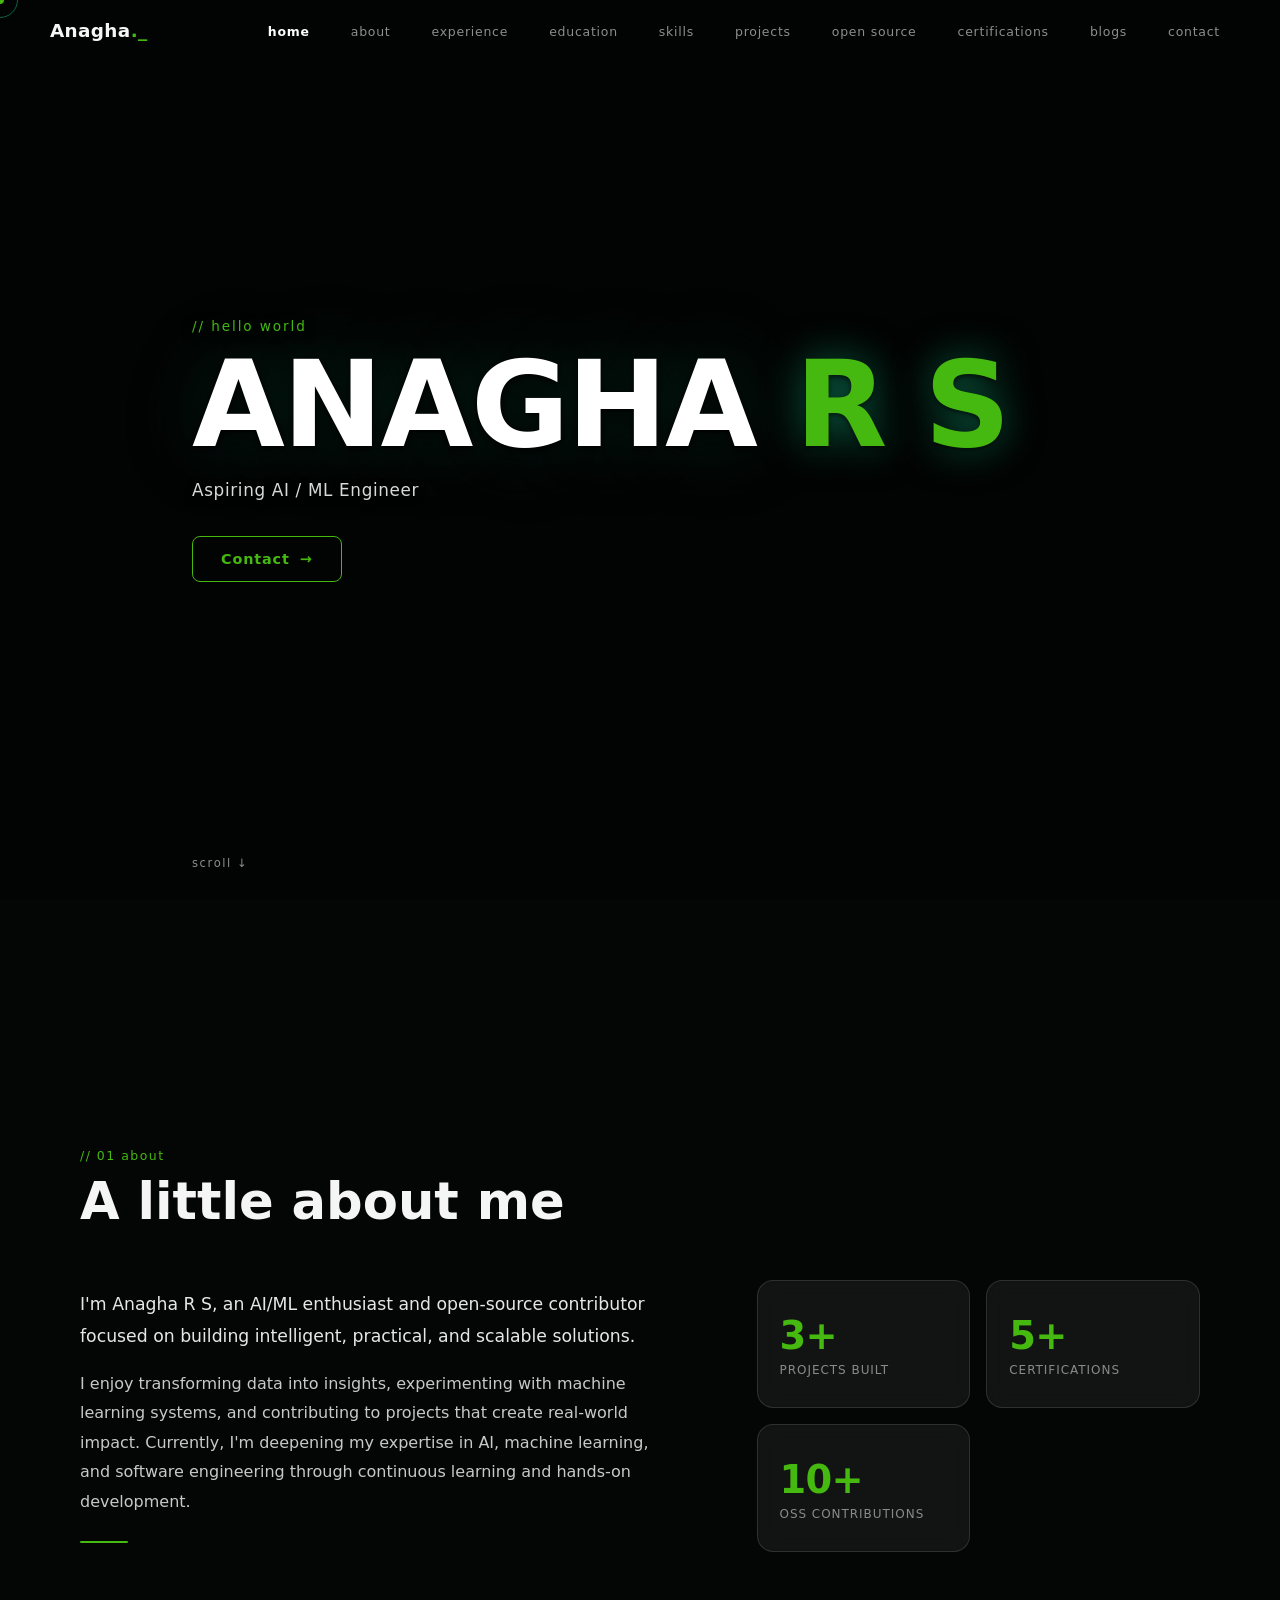
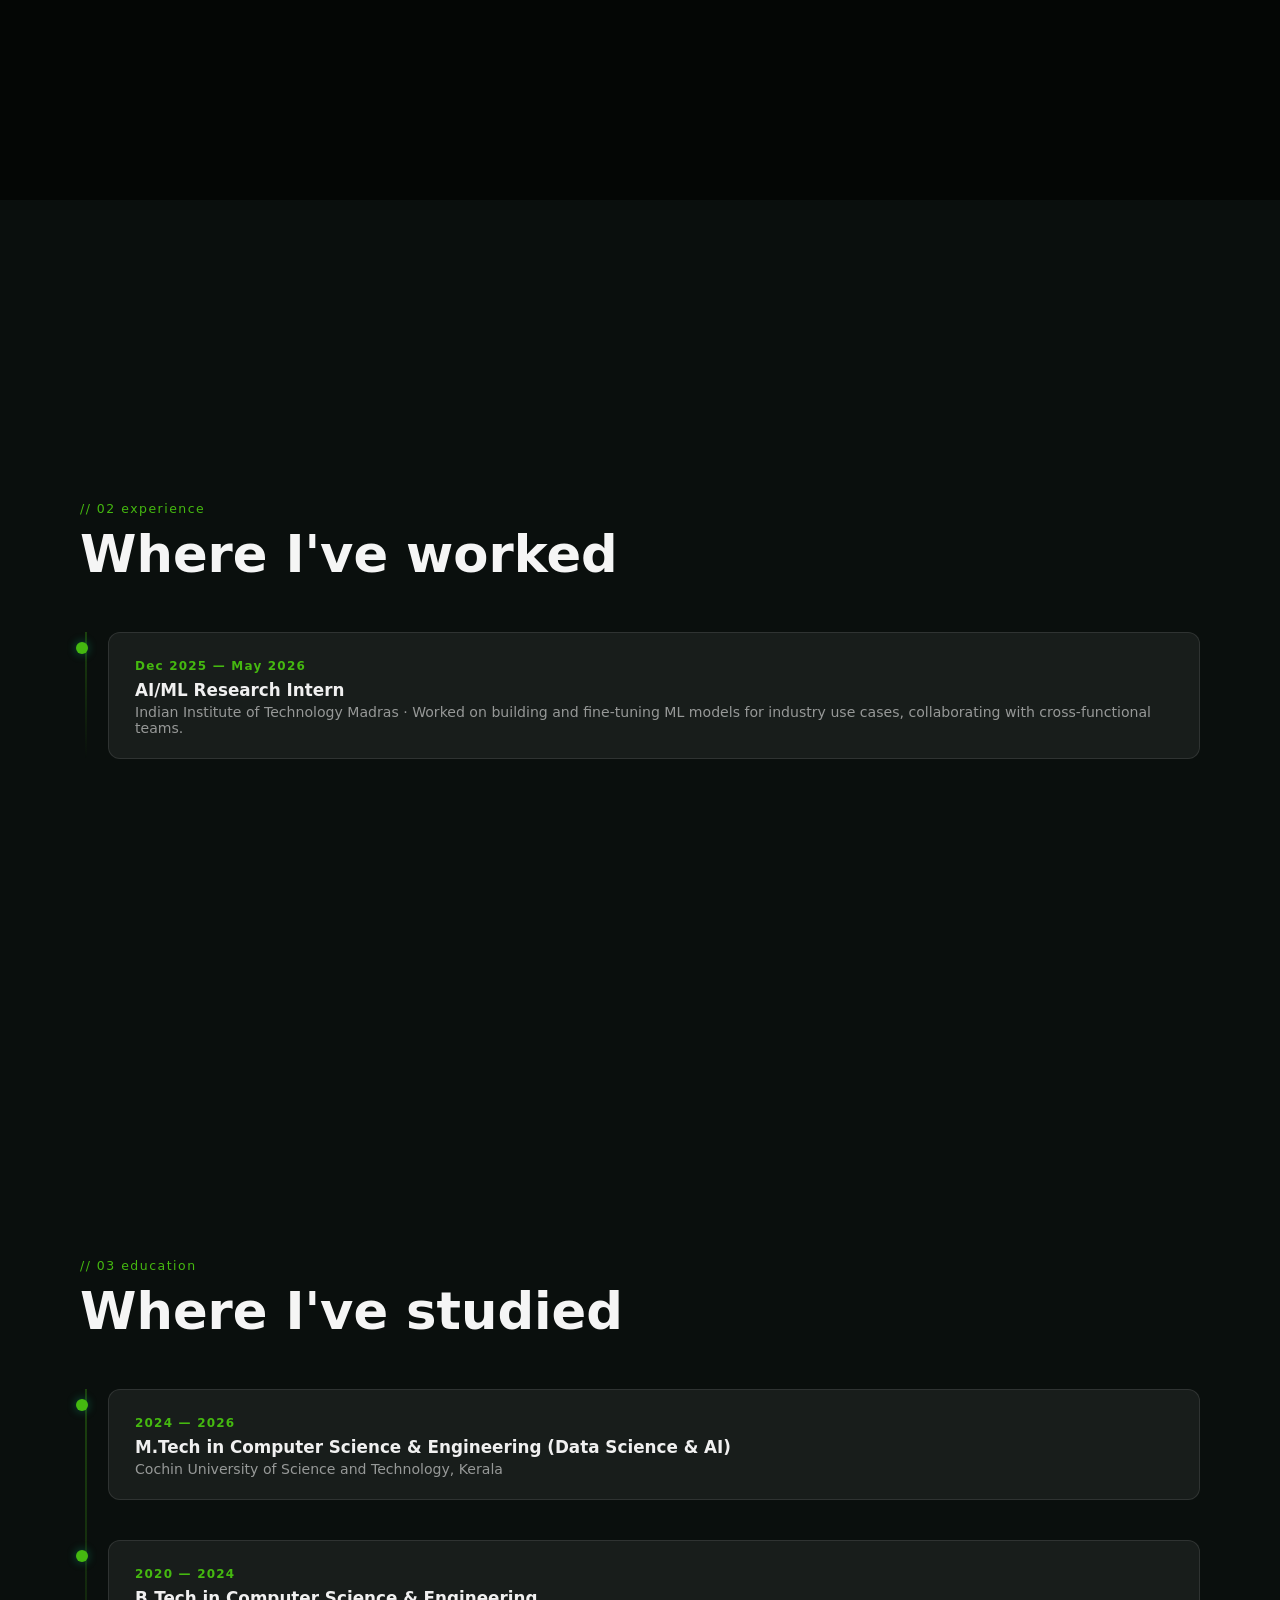
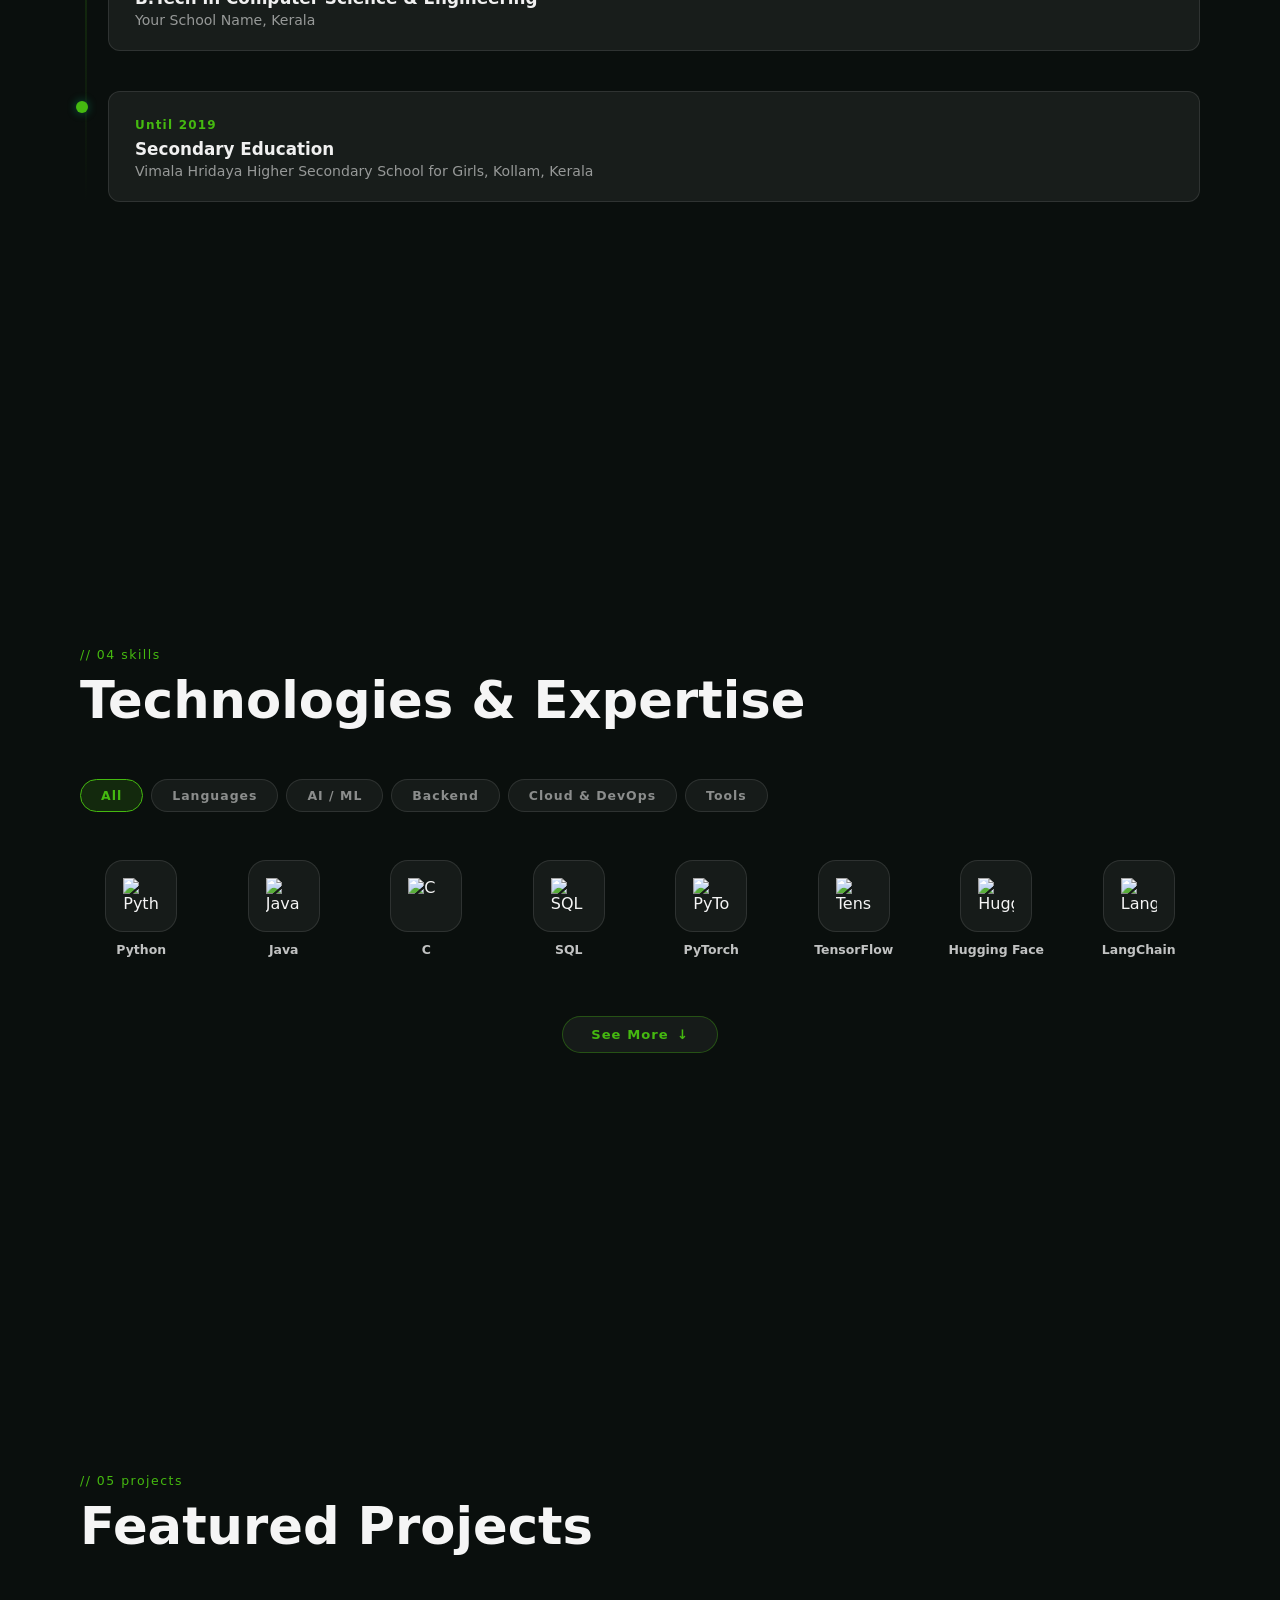
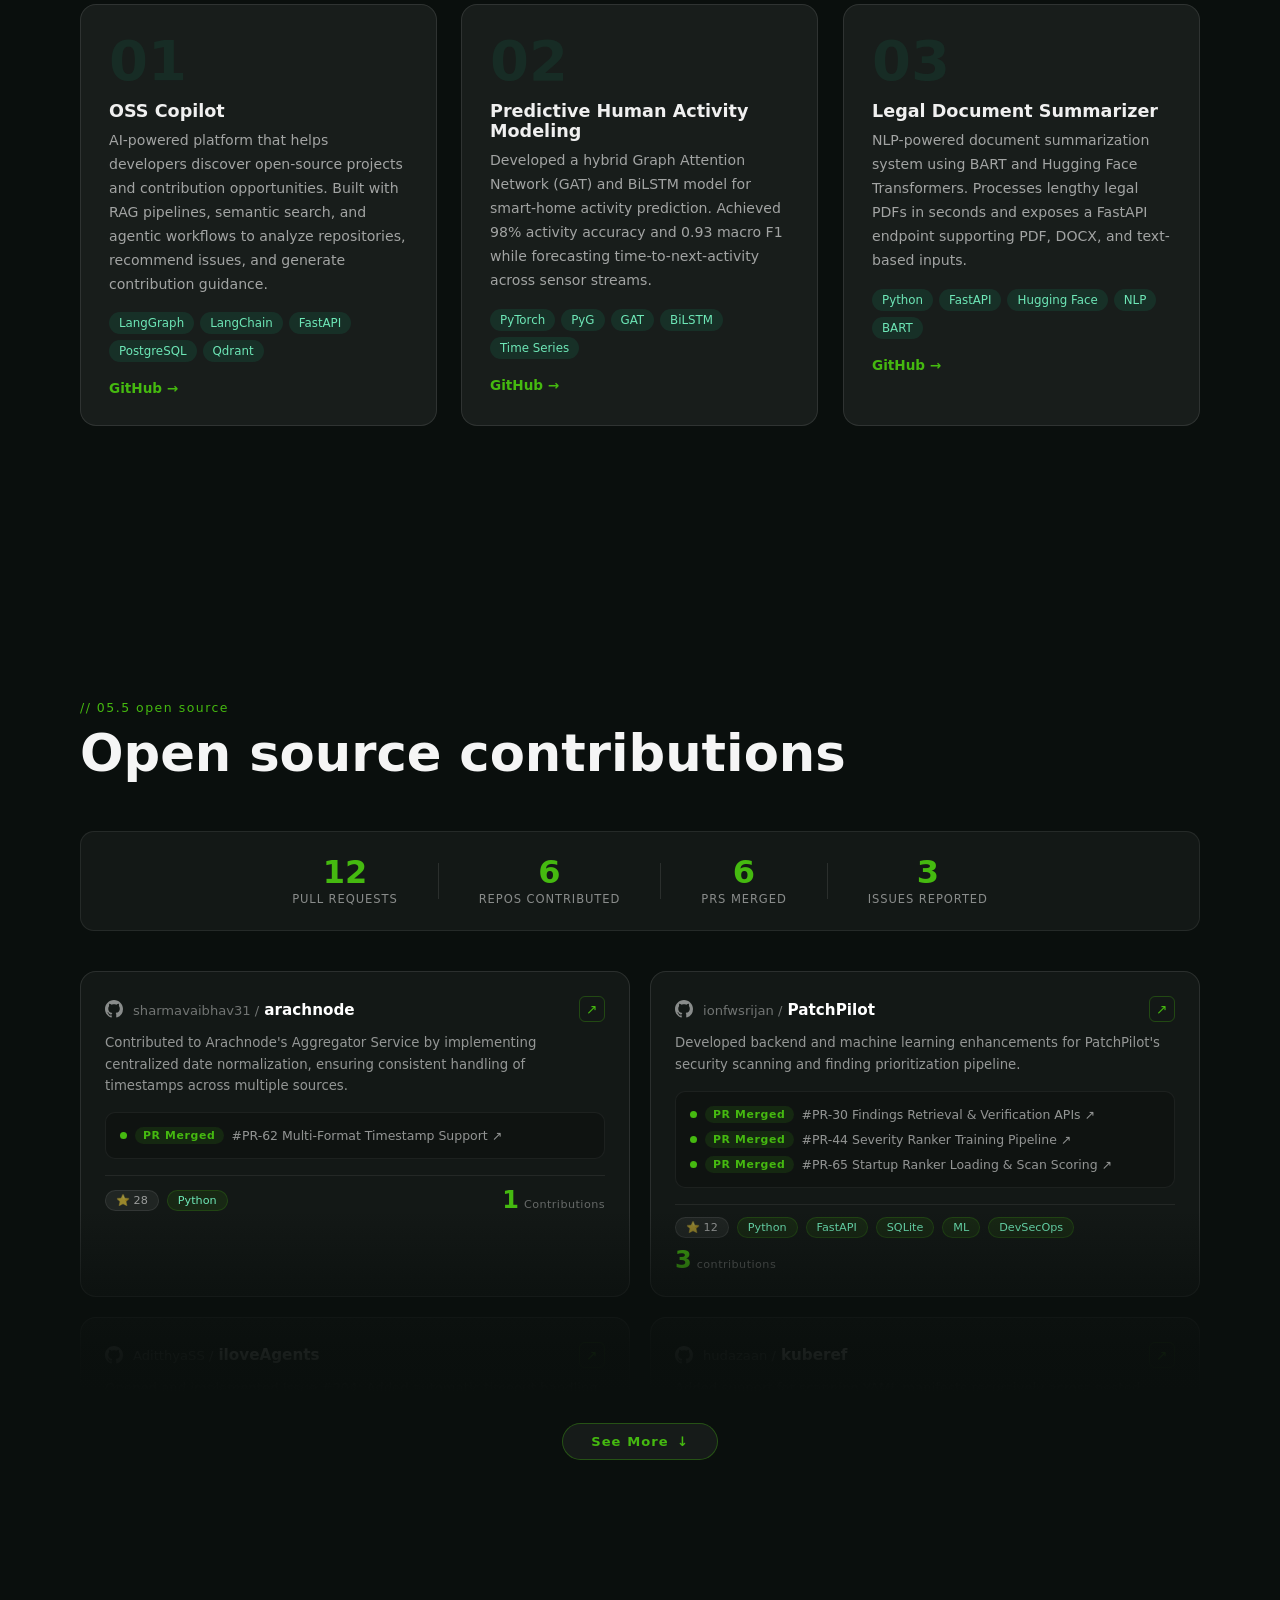
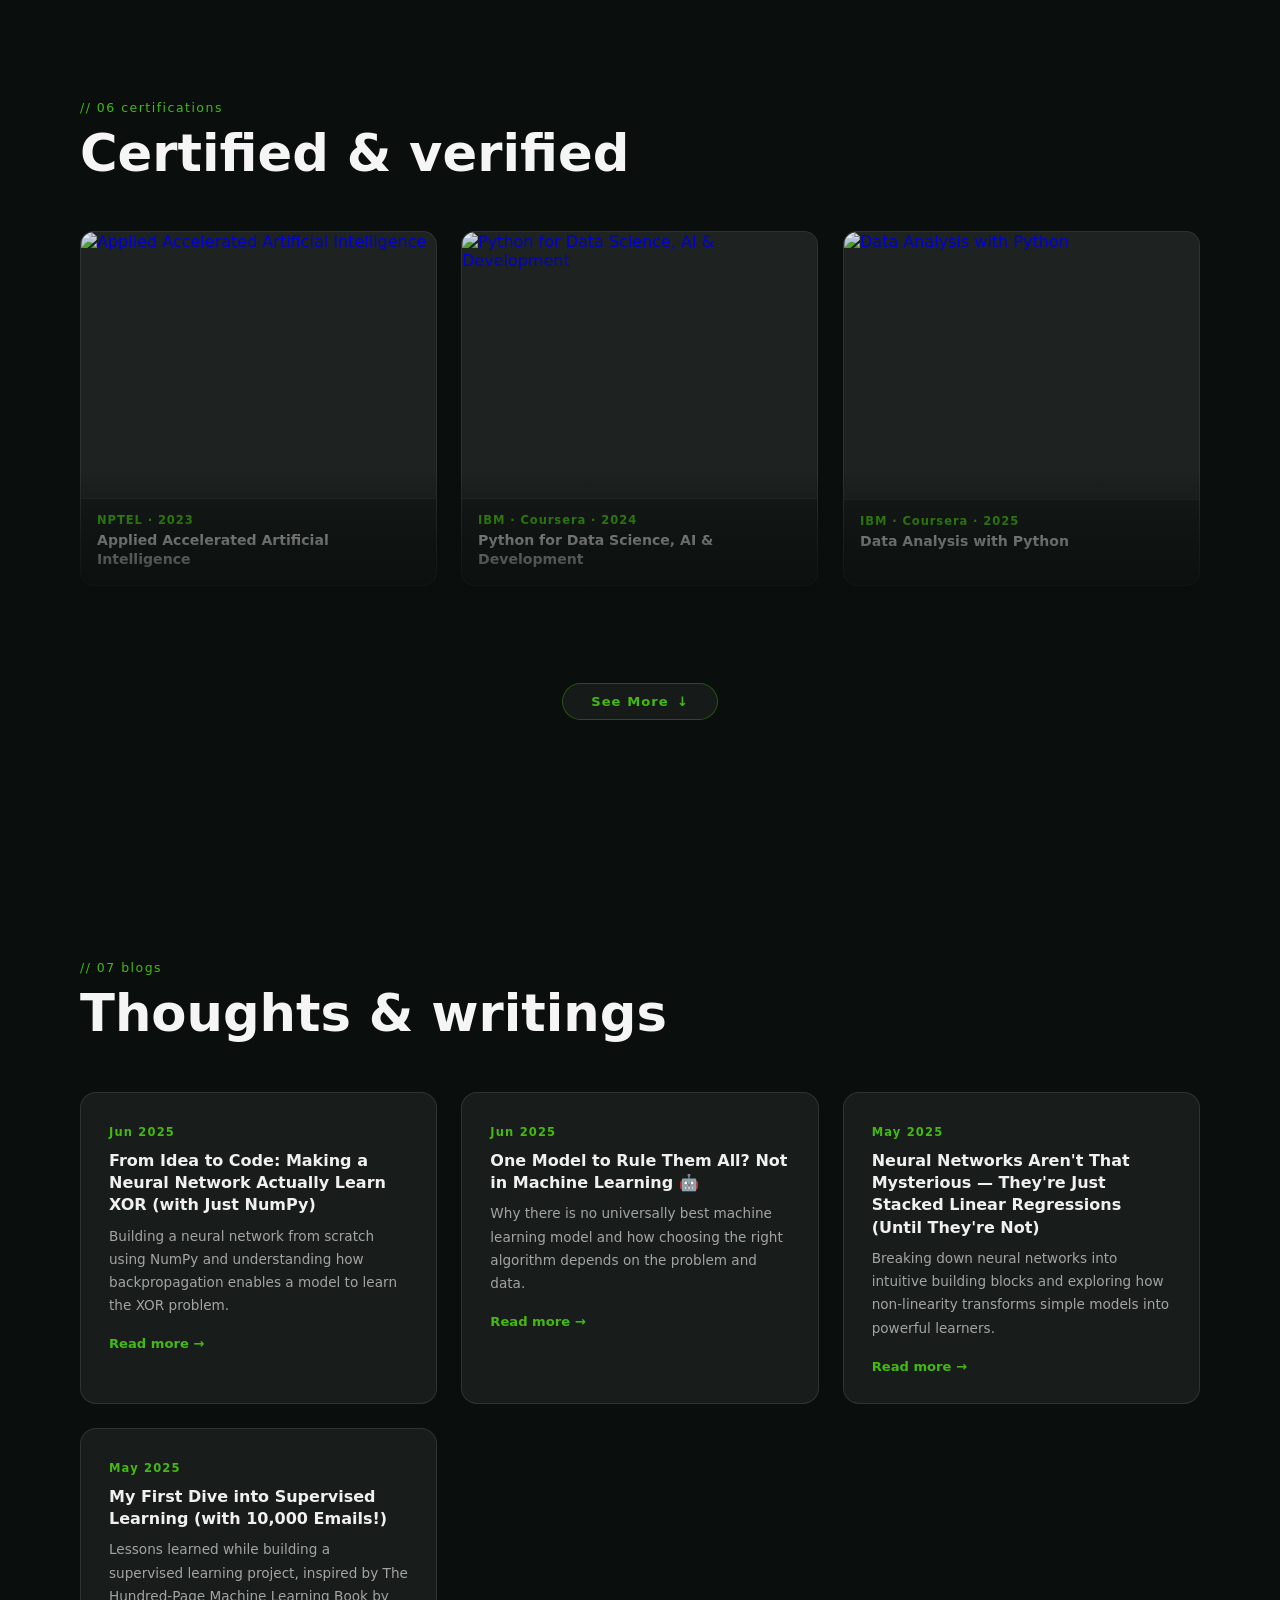
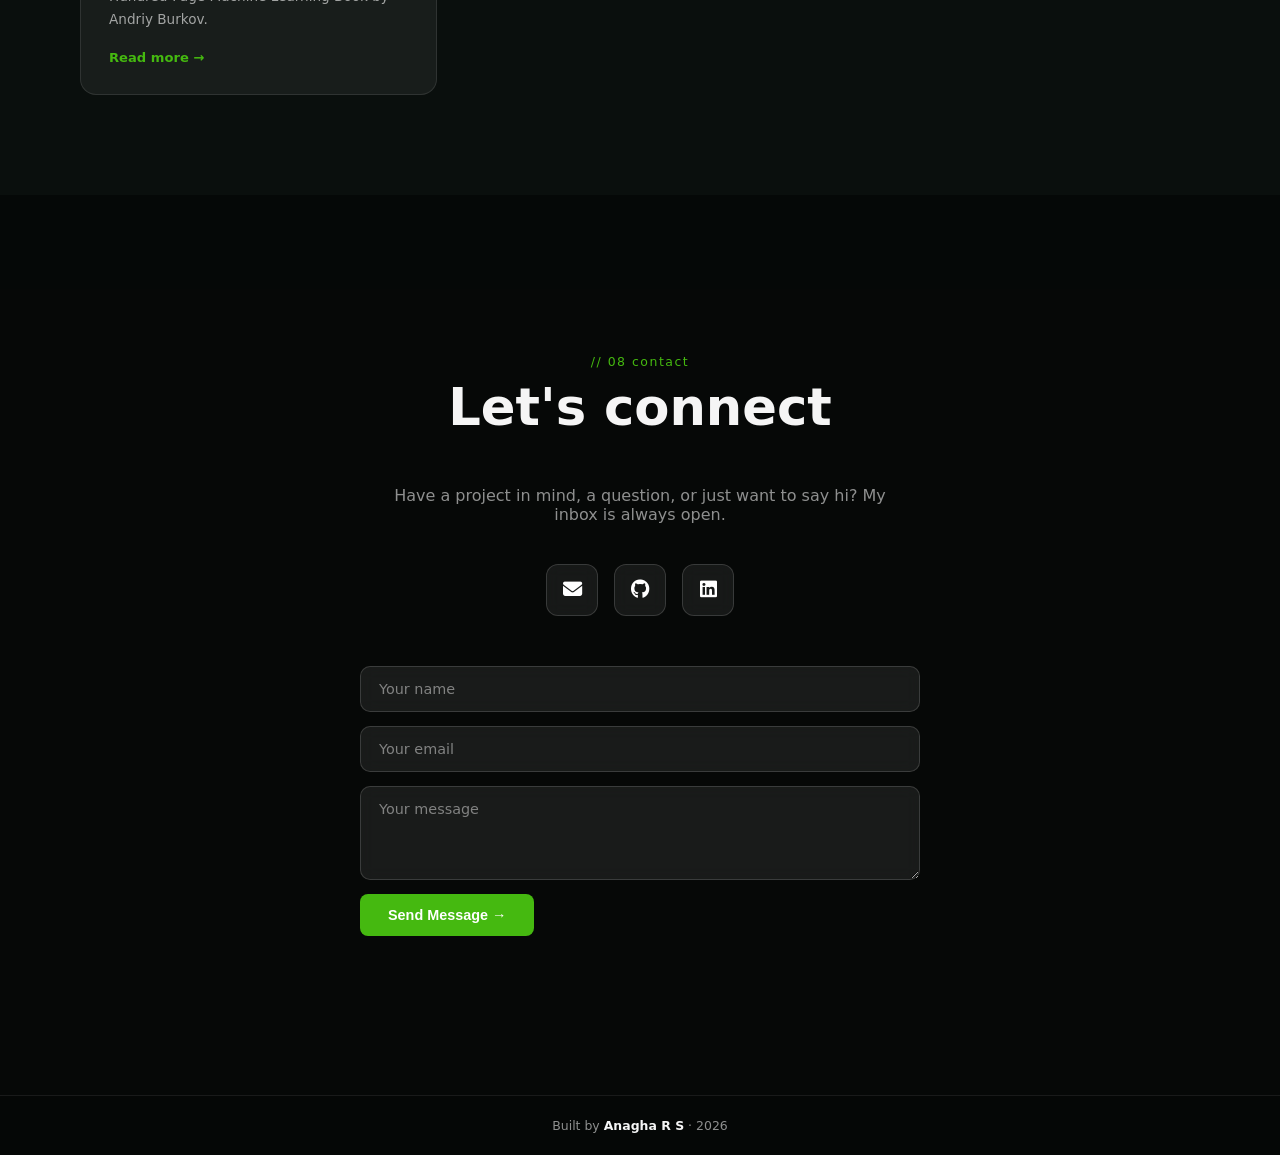
==== commit e484d9fd: "fix" ====
--- a/index.html
+++ b/index.html
@@ -1,9 +1,9 @@
-!DOCTYPE html>
+<!DOCTYPE html>
 <html lang="en">
 <head>
   <meta charset="UTF-8" />
   <meta name="viewport" content="width=device-width, initial-scale=1.0" />
-  <title>Anagha R S — Portfolio</title>
+  <title>Anagha R S</title>
   <link rel="stylesheet" href="style.css" />
   <link rel="stylesheet" href="https://cdnjs.cloudflare.com/ajax/libs/font-awesome/6.5.1/css/all.min.css">
 </head>
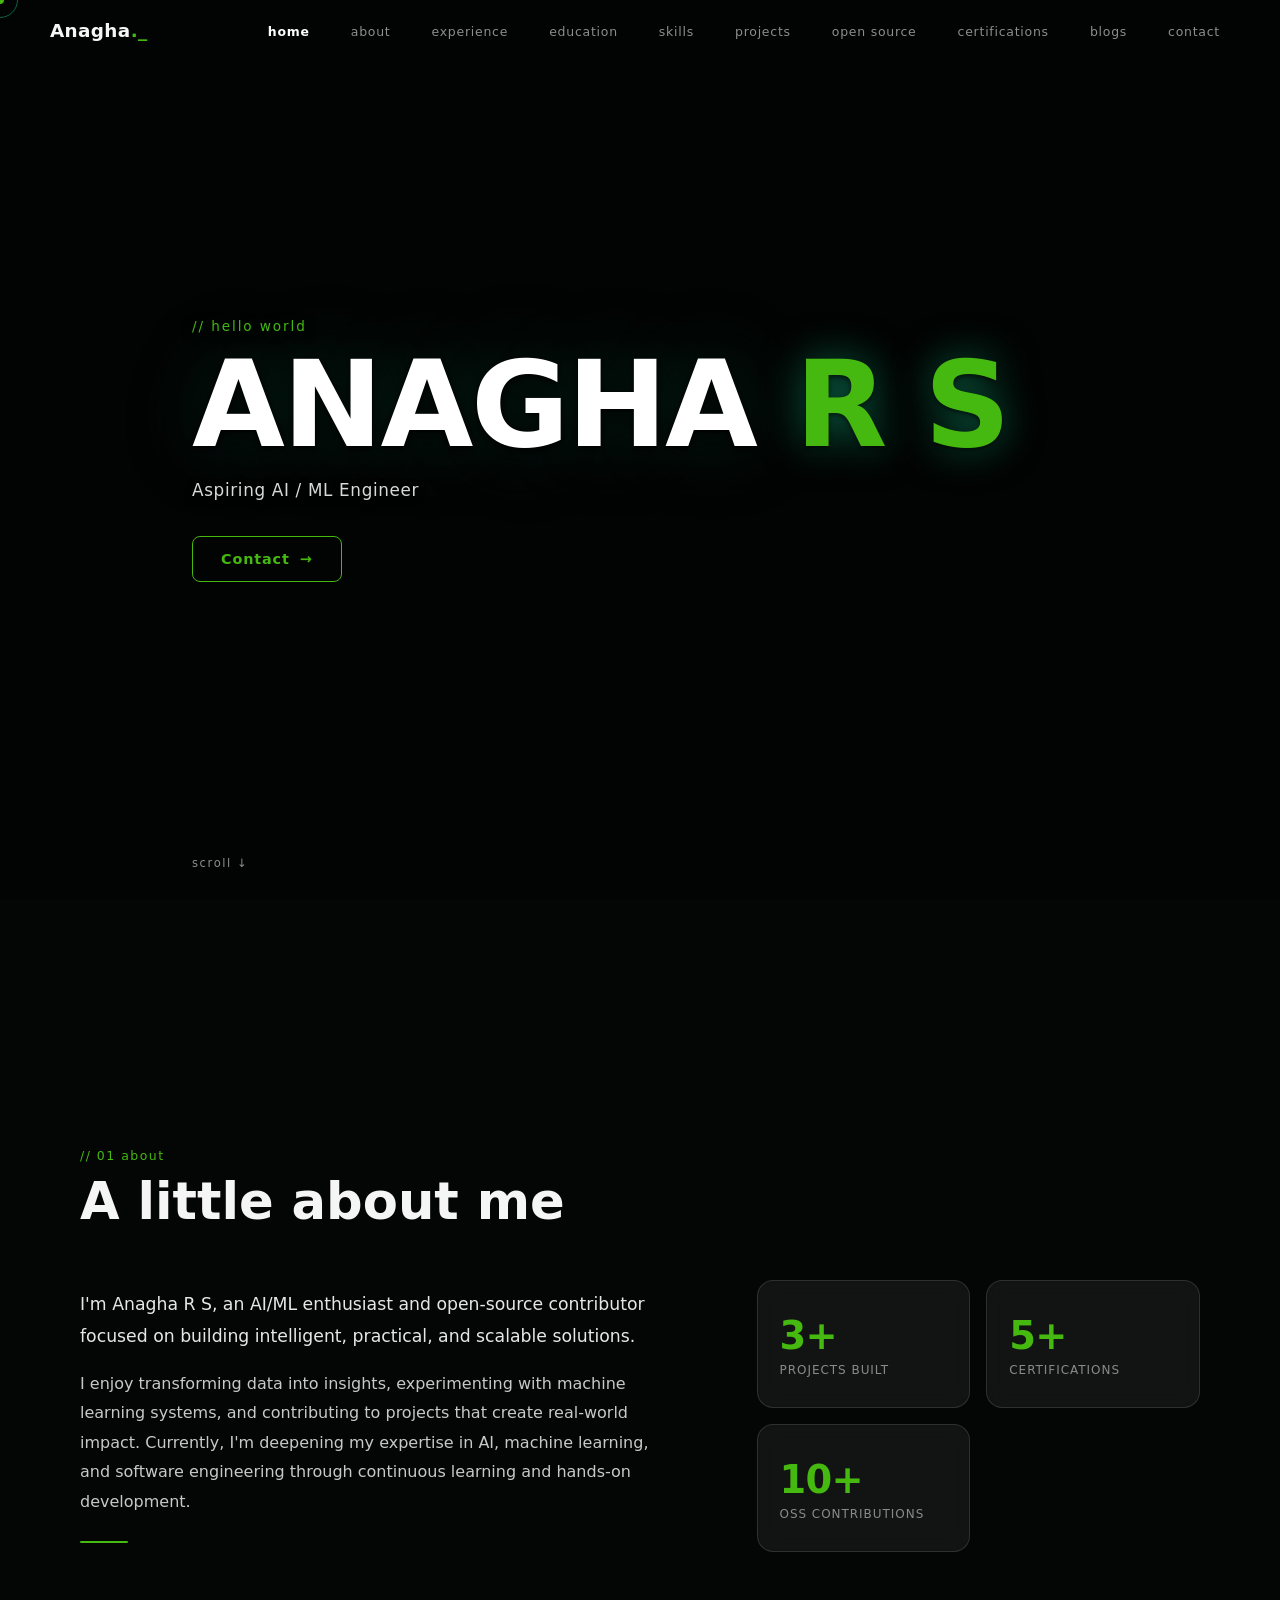
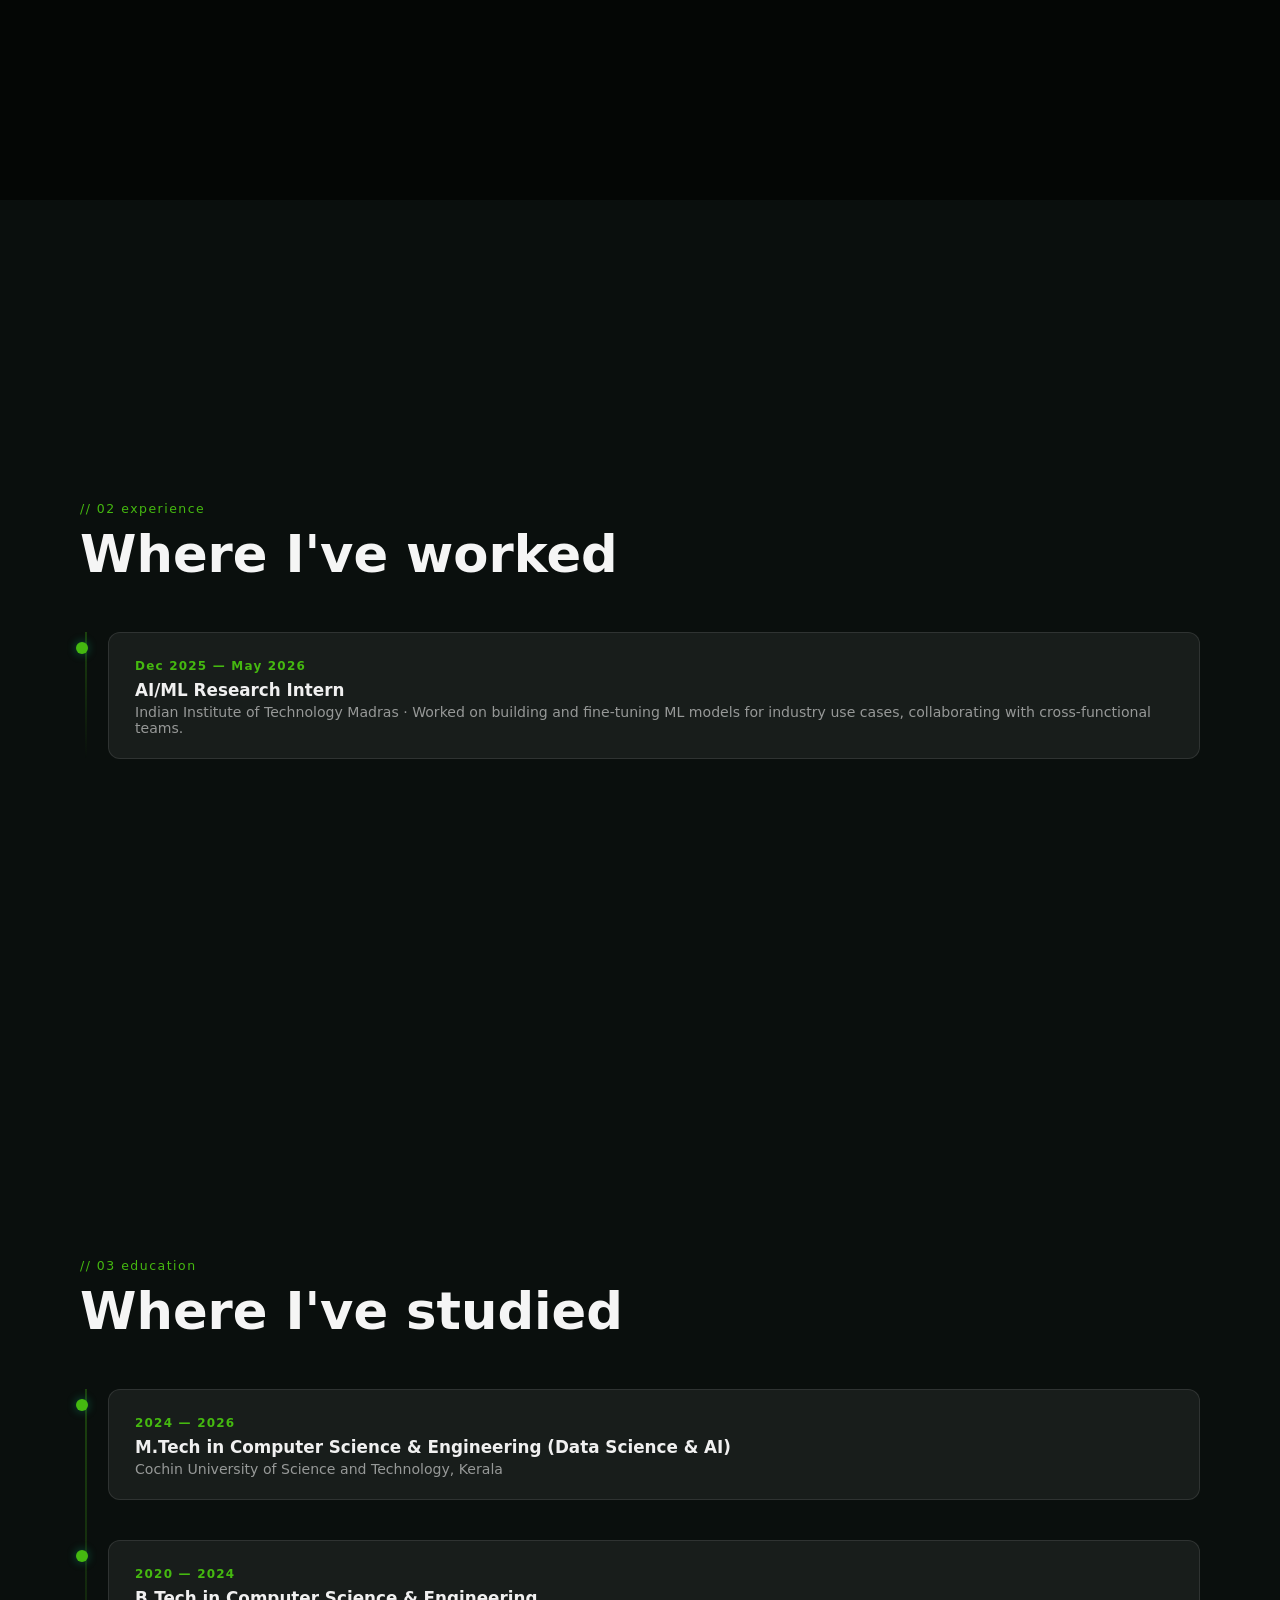
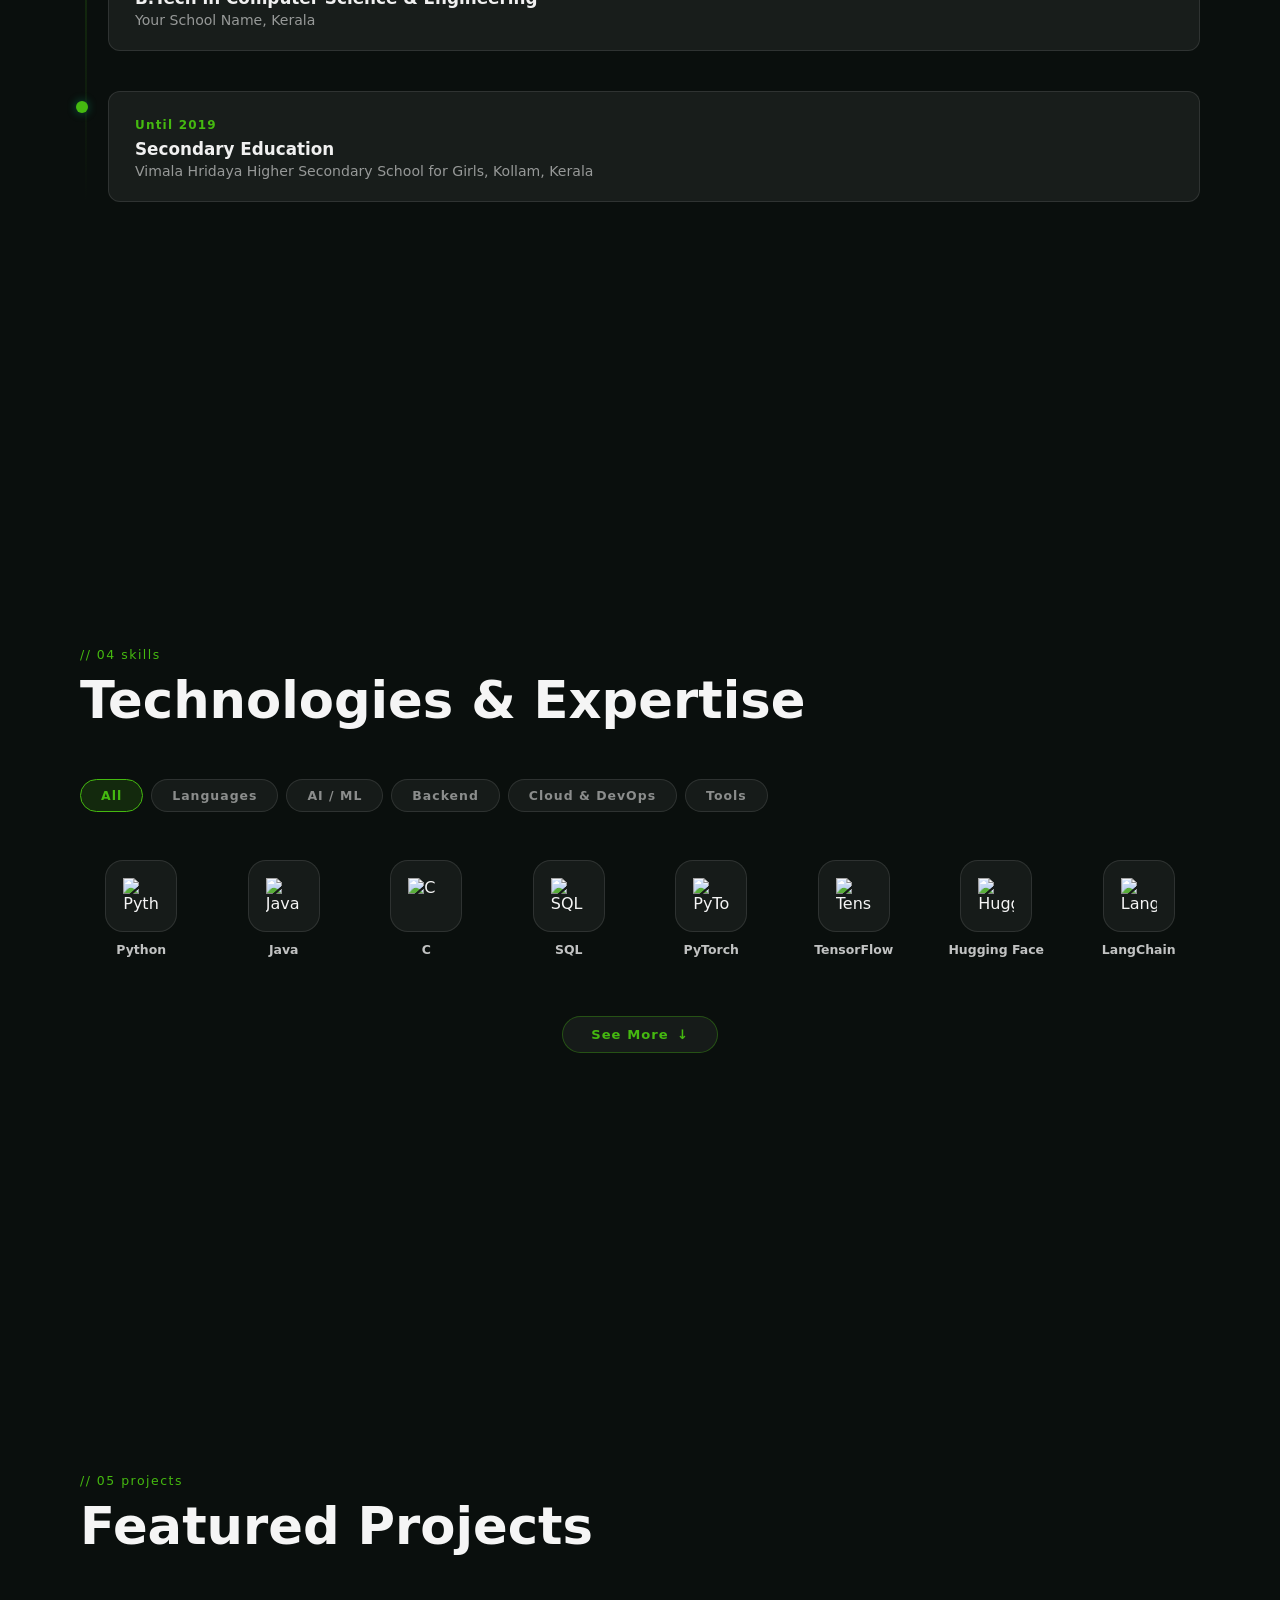
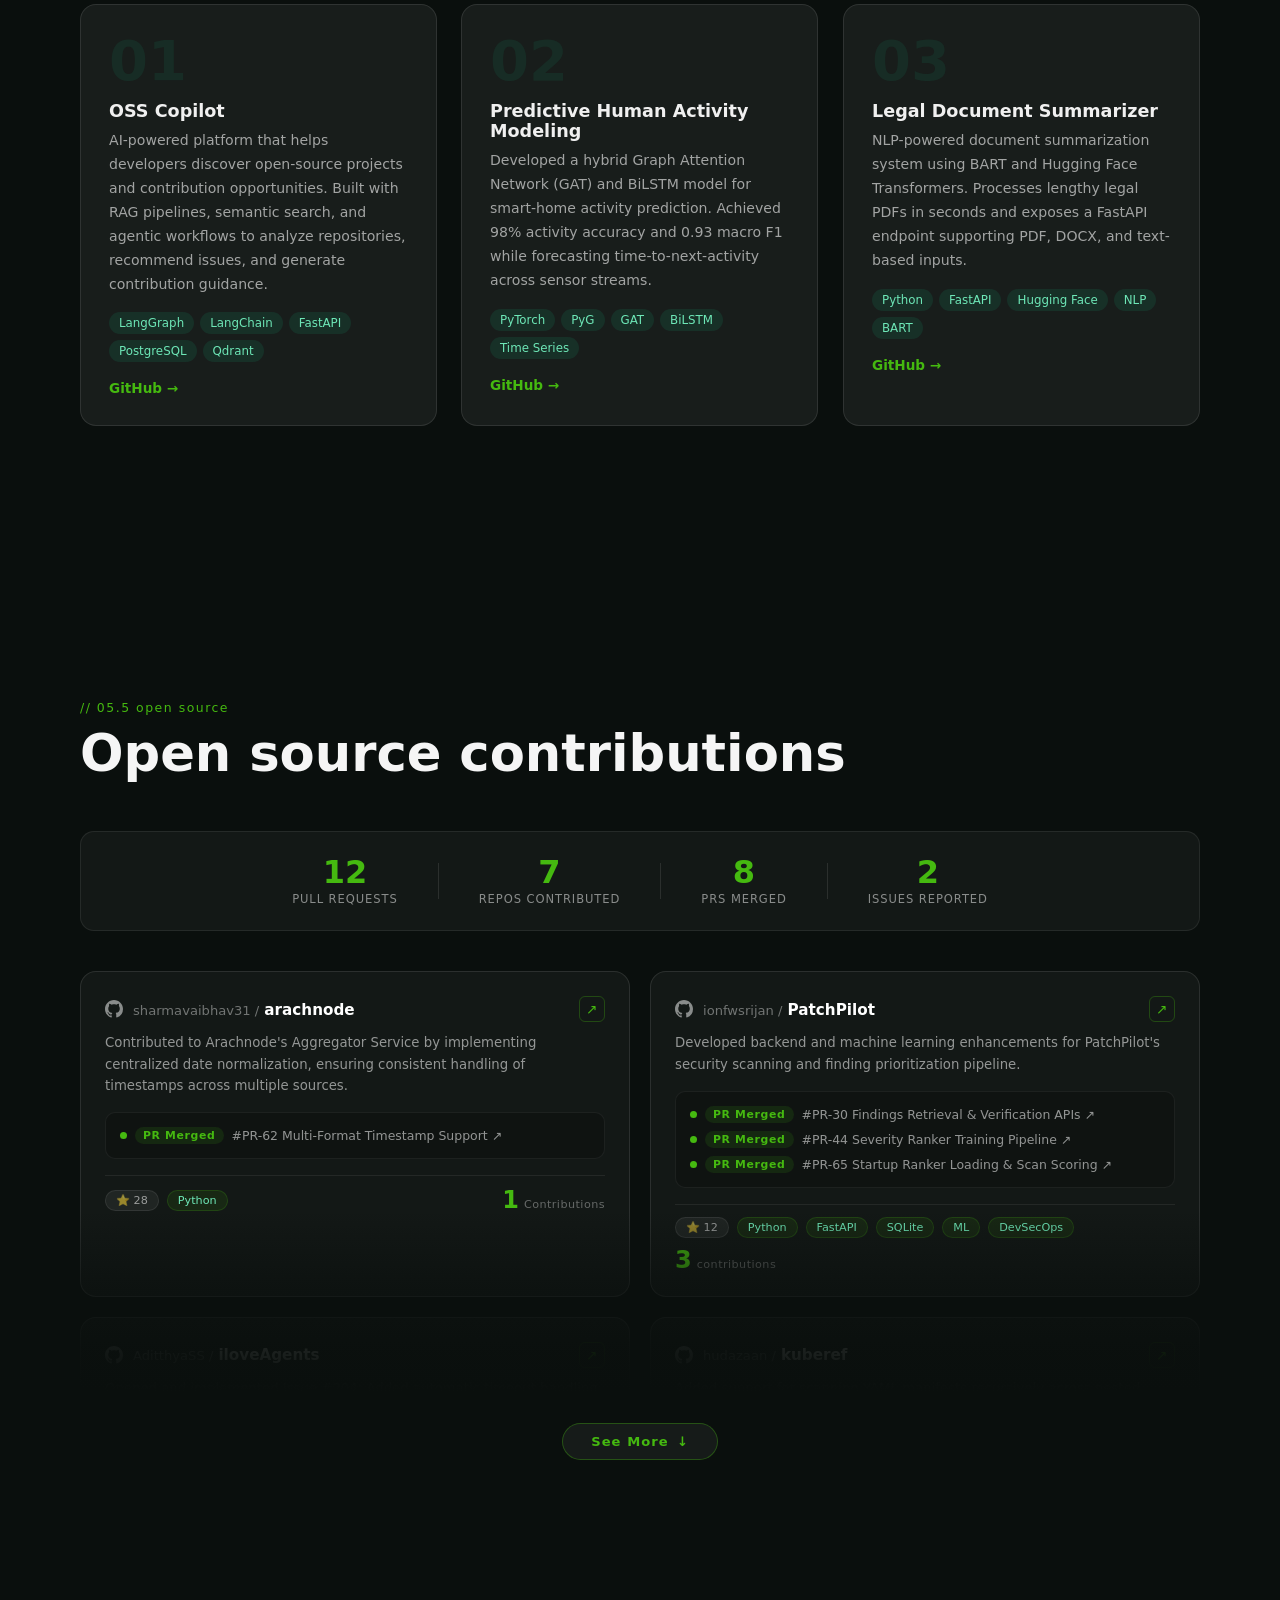
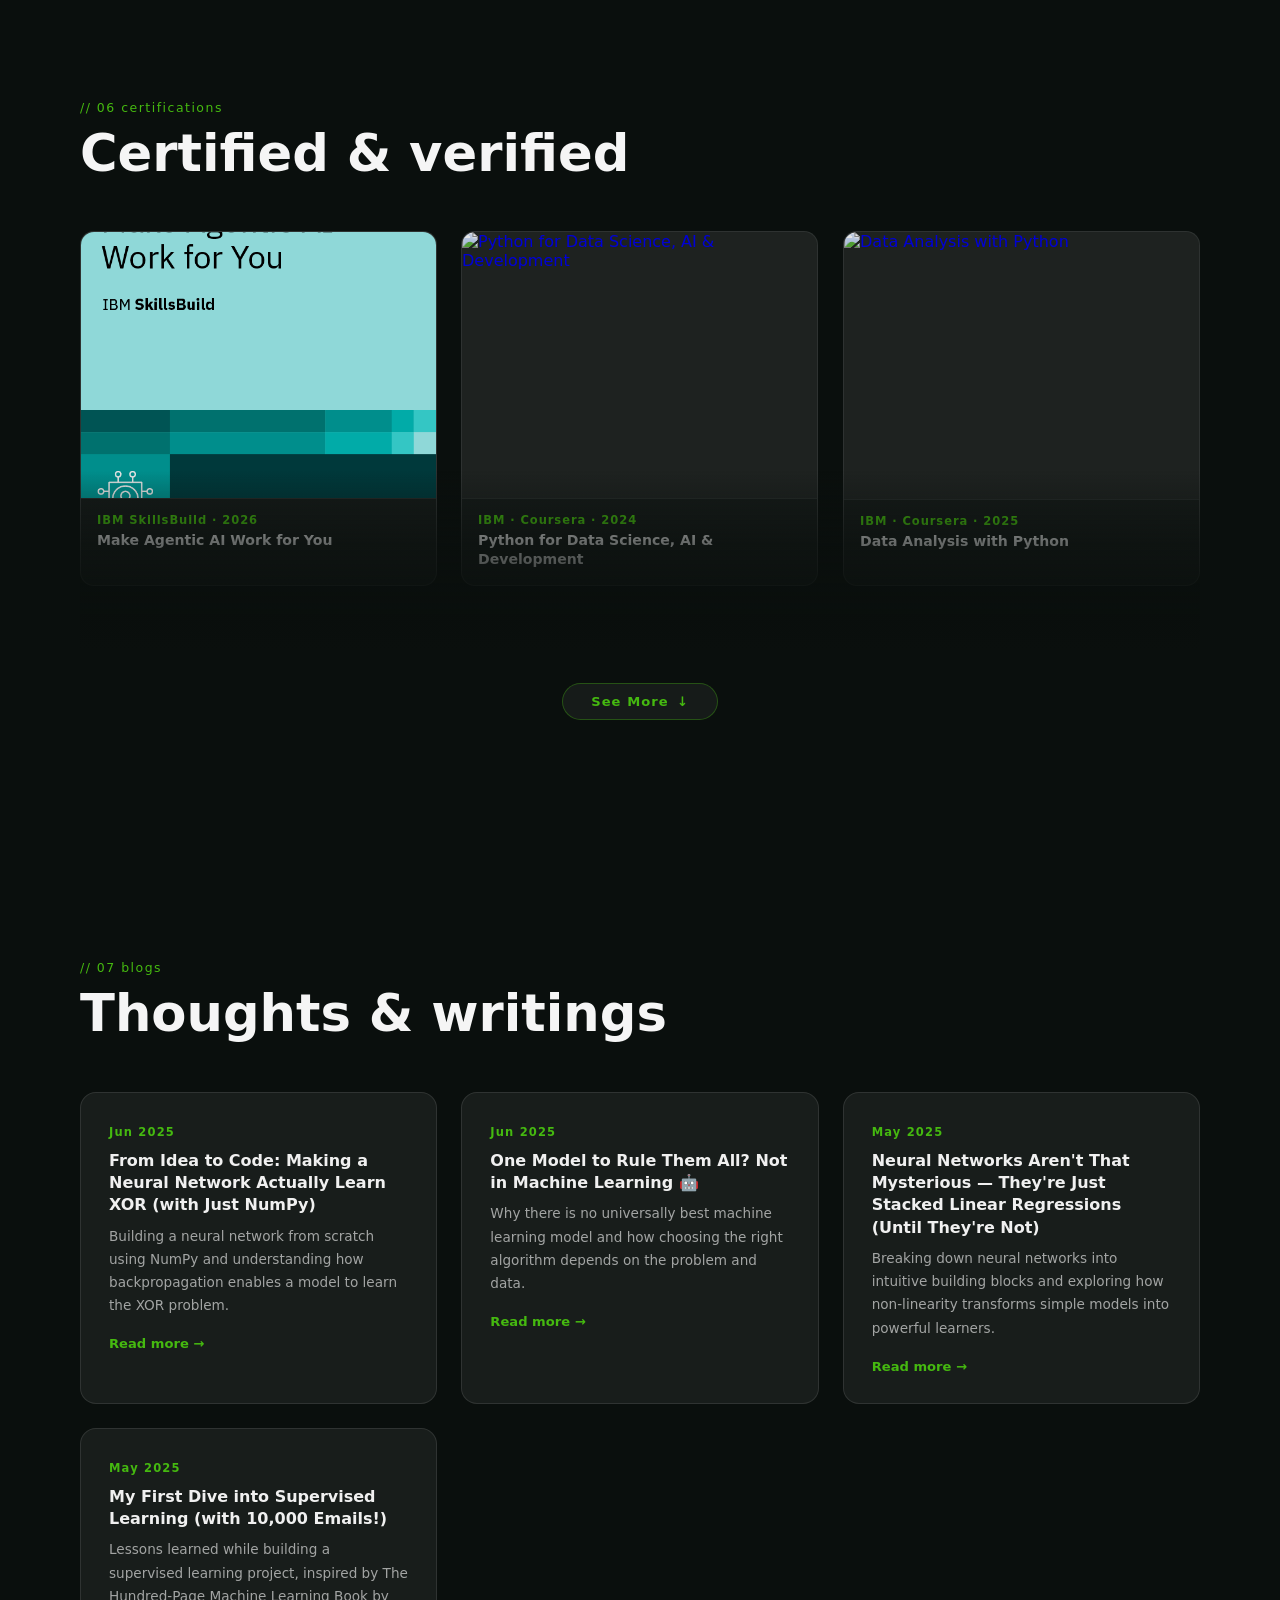
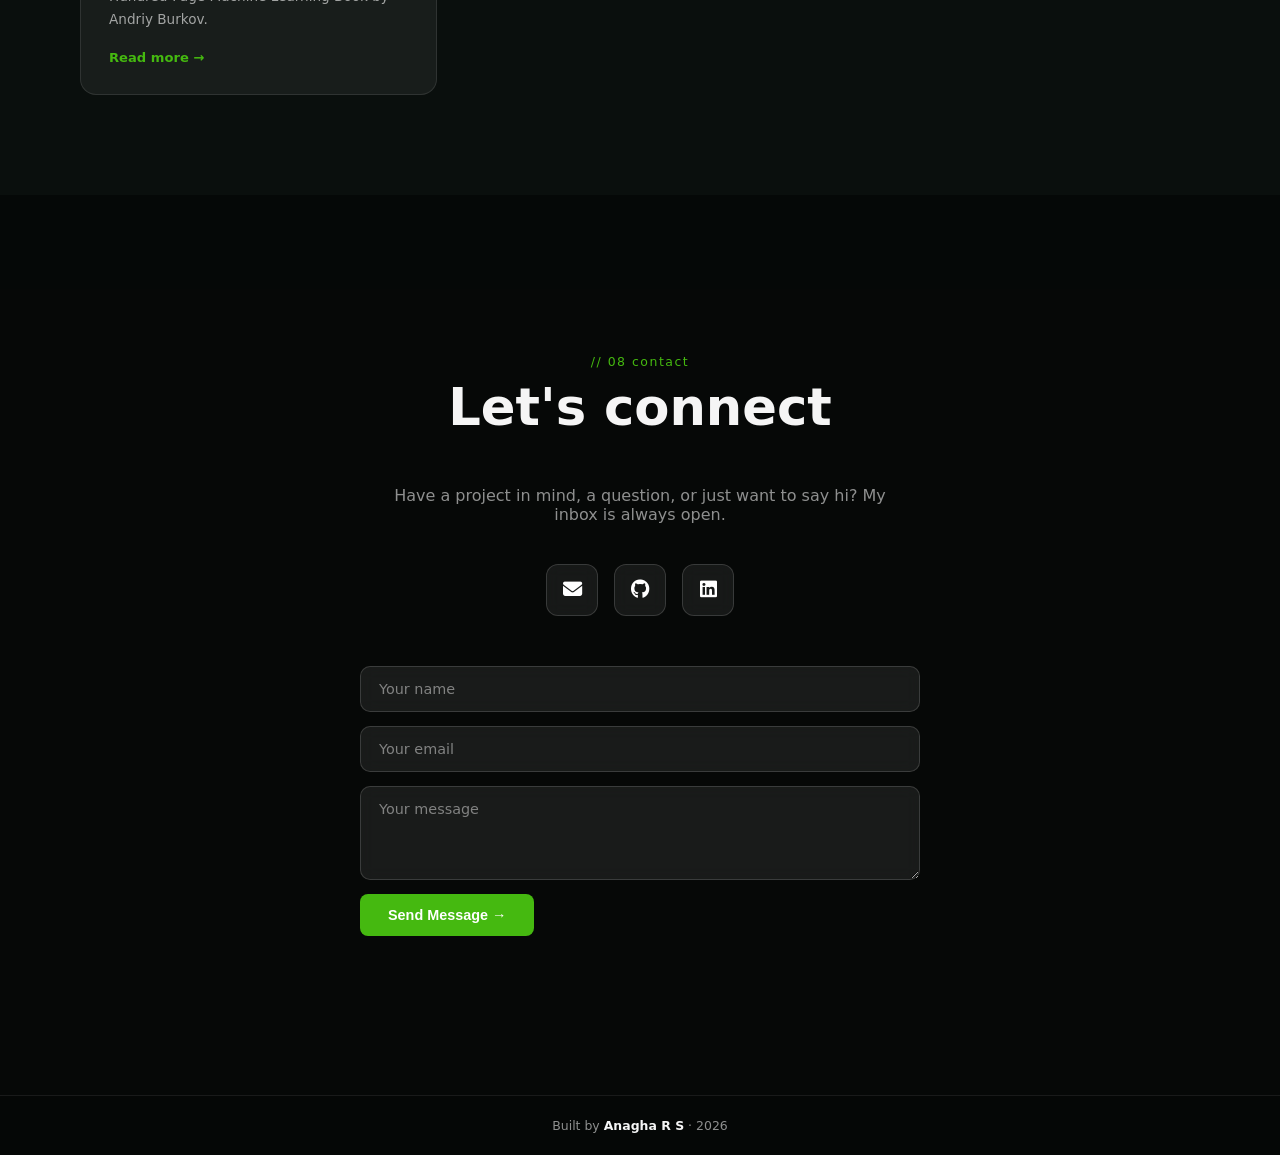
==== commit fc547e2d: "add certificate and new pr" ====
--- a/index.html
+++ b/index.html
@@ -456,17 +456,17 @@
         </div>
         <div class="oss-stat-divider"></div>
         <div class="oss-stat">
-          <span class="oss-stat-num">6</span>
+          <span class="oss-stat-num">7</span>
           <span class="oss-stat-label">Repos Contributed</span>
         </div>
         <div class="oss-stat-divider"></div>
         <div class="oss-stat">
-          <span class="oss-stat-num">6</span>
+          <span class="oss-stat-num">8</span>
           <span class="oss-stat-label">PRs Merged</span>
         </div>
         <div class="oss-stat-divider"></div>
         <div class="oss-stat">
-          <span class="oss-stat-num">3</span>
+          <span class="oss-stat-num">2</span>
           <span class="oss-stat-label">Issues Reported</span>
         </div>
       </div>
@@ -608,7 +608,7 @@
             <div class="oss-card-footer">
               <div class="oss-badges">
                 <span class="oss-badge">⭐ 3</span>
-                <span class="oss-badge lang">Your Lang</span>
+                <span class="oss-badge lang">Python</span>
               </div>
               <div class="oss-pr-count">
                 <span class="oss-pr-num">1</span>
@@ -718,6 +718,49 @@
             </div>
           </div>
 
+        <div class="oss-card" data-reveal>
+          <div class="oss-card-top">
+            <div class="oss-repo-row">
+              <svg class="oss-gh-icon"><use href="#gh-icon"/></svg>
+              <div>
+                <span class="oss-org">Abhigyan-Shekhar /</span>
+                <span class="oss-repo-title">Waggle-mcp</span>
+              </div>
+              <a href="https://github.com/Abhigyan-Shekhar/Waggle-mcp" target="_blank" class="oss-repo-link">↗</a>
+            </div>
+
+            <p class="oss-desc">
+              Added CLI help test coverage for distribution commands by validating help output
+              and key flags for export, push, pull, and share workflows.
+            </p>
+          </div>
+
+          <div class="oss-contributions">
+            <div class="oss-contrib-item merged">
+              <span class="oss-contrib-dot"></span>
+              <span class="oss-contrib-label">PR Merged</span>
+              <a href="https://github.com/Abhigyan-Shekhar/Waggle-mcp/pull/398" target="_blank" class="oss-contrib-link">
+                #398 CLI Help Coverage for Distribution Commands ↗
+              </a>
+            </div>
+          </div>
+
+          <div class="oss-card-footer">
+            <div class="oss-badges">
+               <span class="oss-badge">⭐ 19</span>
+              <span class="oss-badge lang">Python</span>
+              <span class="oss-badge lang">Pytest</span>
+              <span class="oss-badge lang">Argparse</span>
+              <span class="oss-badge lang">CLI Testing</span>
+            </div>
+
+            <div class="oss-pr-count">
+              <span class="oss-pr-num">1</span>
+              <span class="oss-pr-label">contribution</span>
+            </div>
+          </div>
+        </div>
+
         </div>
       </div>
 
@@ -738,14 +781,14 @@
       <div class="cert-overflow-wrap" id="certWrap">
         <div class="cert-grid">
 
-          <a href="https://archive.nptel.ac.in/noc/Ecertificate/?q=NPTEL23CS104S63530209120091662" target="_blank" class="cert-card" data-reveal>
+          <a href="https://www.credly.com/badges/d6699ae4-e83c-4057-8efa-df8a34be1750/public_url" target="_blank" class="cert-card" data-reveal>
             <div class="cert-img-wrap">
-              <img src="assets/ANAGHA_RS_page-0001.jpg" alt="Applied Accelerated Artificial Intelligence" />
+              <img src="assets/Make_20Agentic_20AI_20Work_20for_20You.png" alt="Make Agentic AI Work for You" />
               <div class="cert-overlay"><span>View Certificate ↗</span></div>
             </div>
             <div class="cert-card-info">
-              <span class="cert-card-issuer">NPTEL · 2023</span>
-              <h4>Applied Accelerated Artificial Intelligence</h4>
+              <span class="cert-card-issuer">IBM SkillsBuild · 2026</span>
+              <h4>Make Agentic AI Work for You</h4>
             </div>
           </a>
 
@@ -801,6 +844,17 @@
             <div class="cert-card-info">
               <span class="cert-card-issuer">NPTEL · 2025</span>
               <h4>Responsible and Safe AI Systems</h4>
+            </div>
+          </a>
+
+            <a href="https://archive.nptel.ac.in/noc/Ecertificate/?q=NPTEL23CS104S63530209120091662" target="_blank" class="cert-card" data-reveal>
+            <div class="cert-img-wrap">
+              <img src="assets/ANAGHA_RS_page-0001.jpg" alt="Applied Accelerated Artificial Intelligence" />
+              <div class="cert-overlay"><span>View Certificate ↗</span></div>
+            </div>
+            <div class="cert-card-info">
+              <span class="cert-card-issuer">NPTEL · 2023</span>
+              <h4>Applied Accelerated Artificial Intelligence</h4>
             </div>
           </a>
 
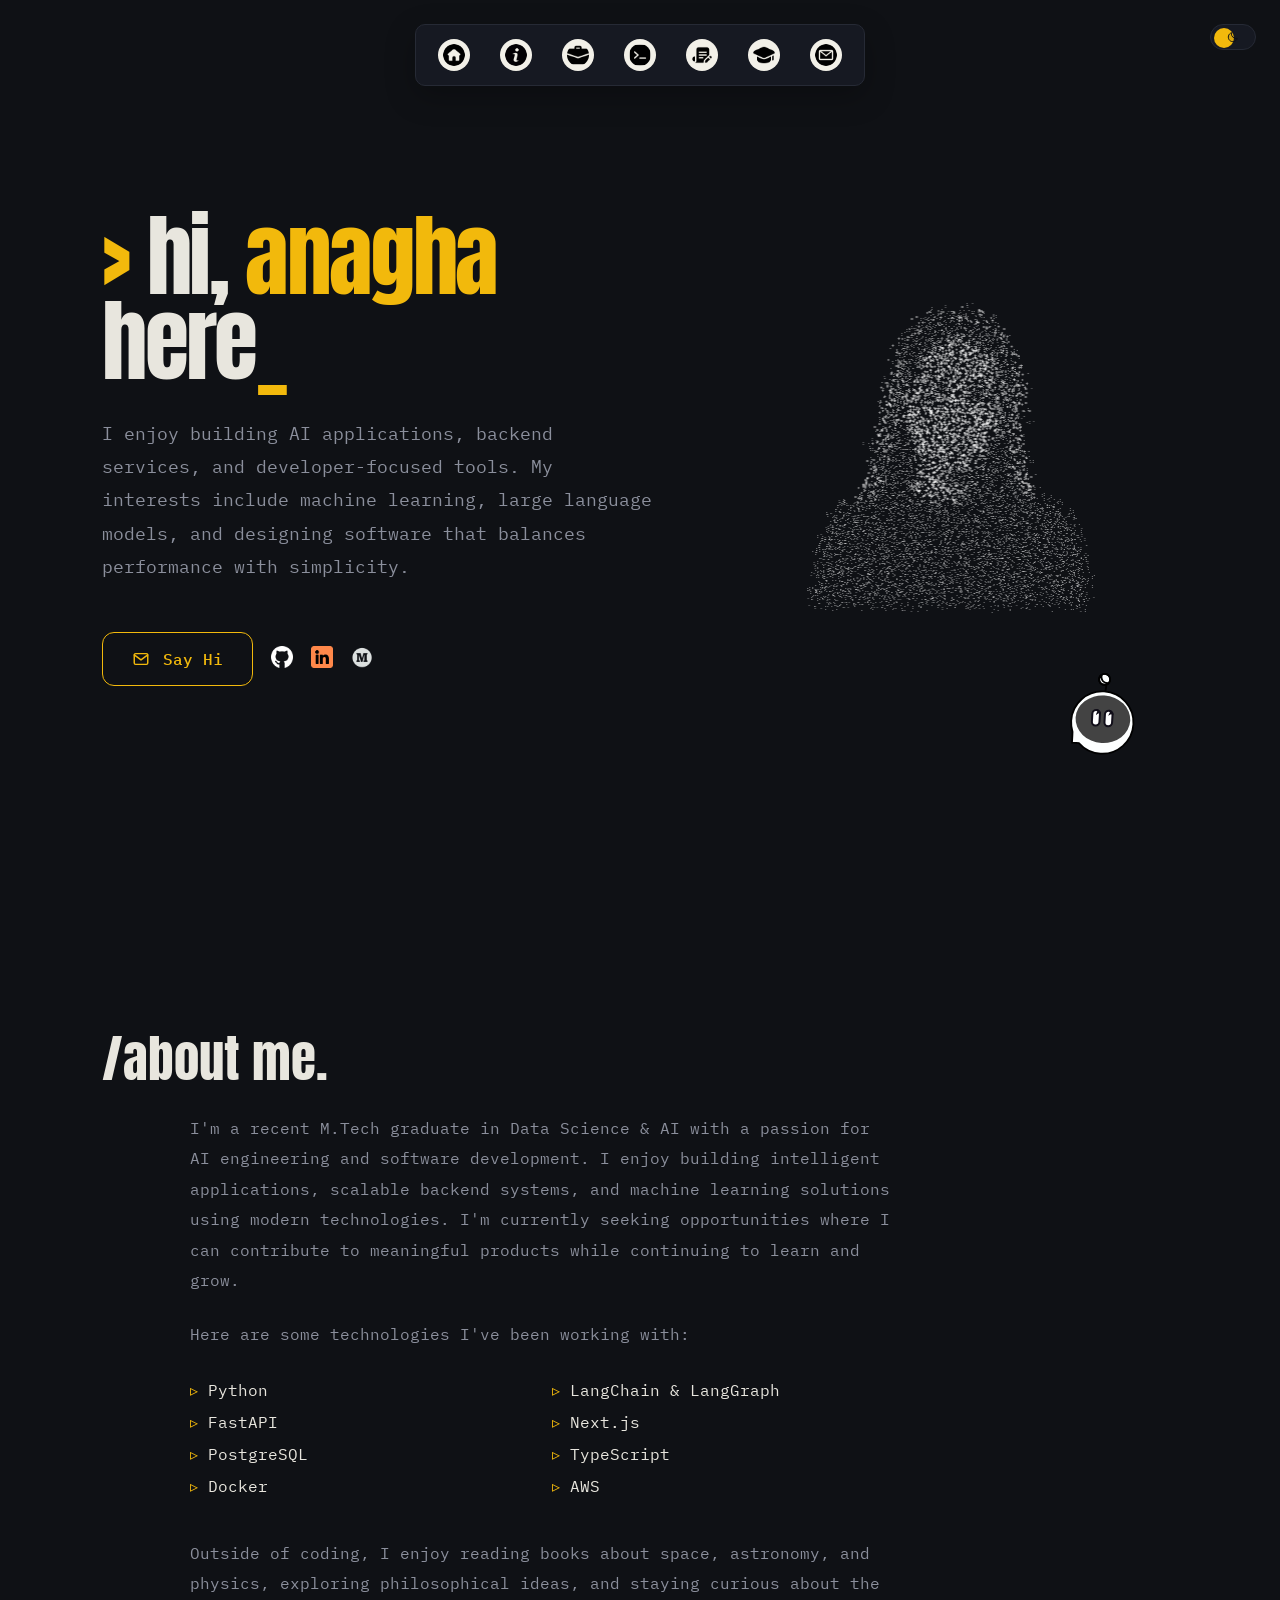
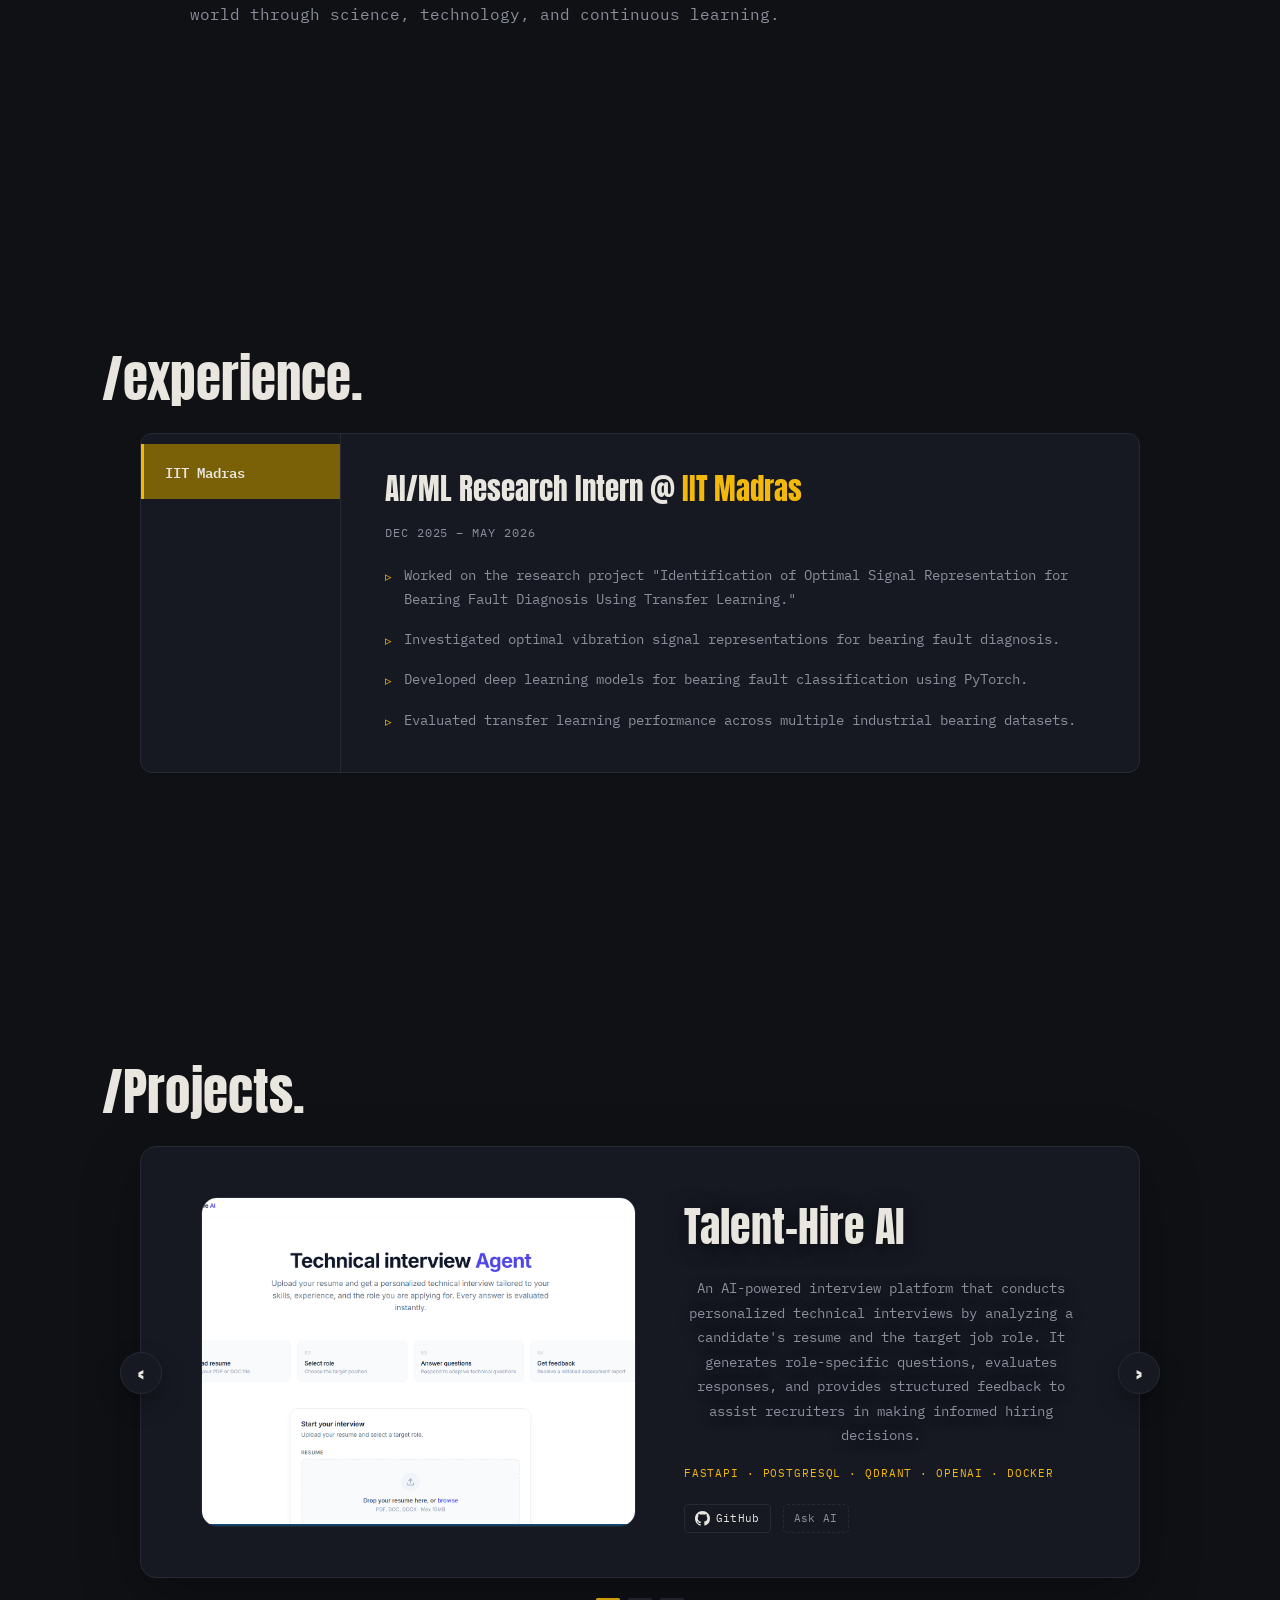
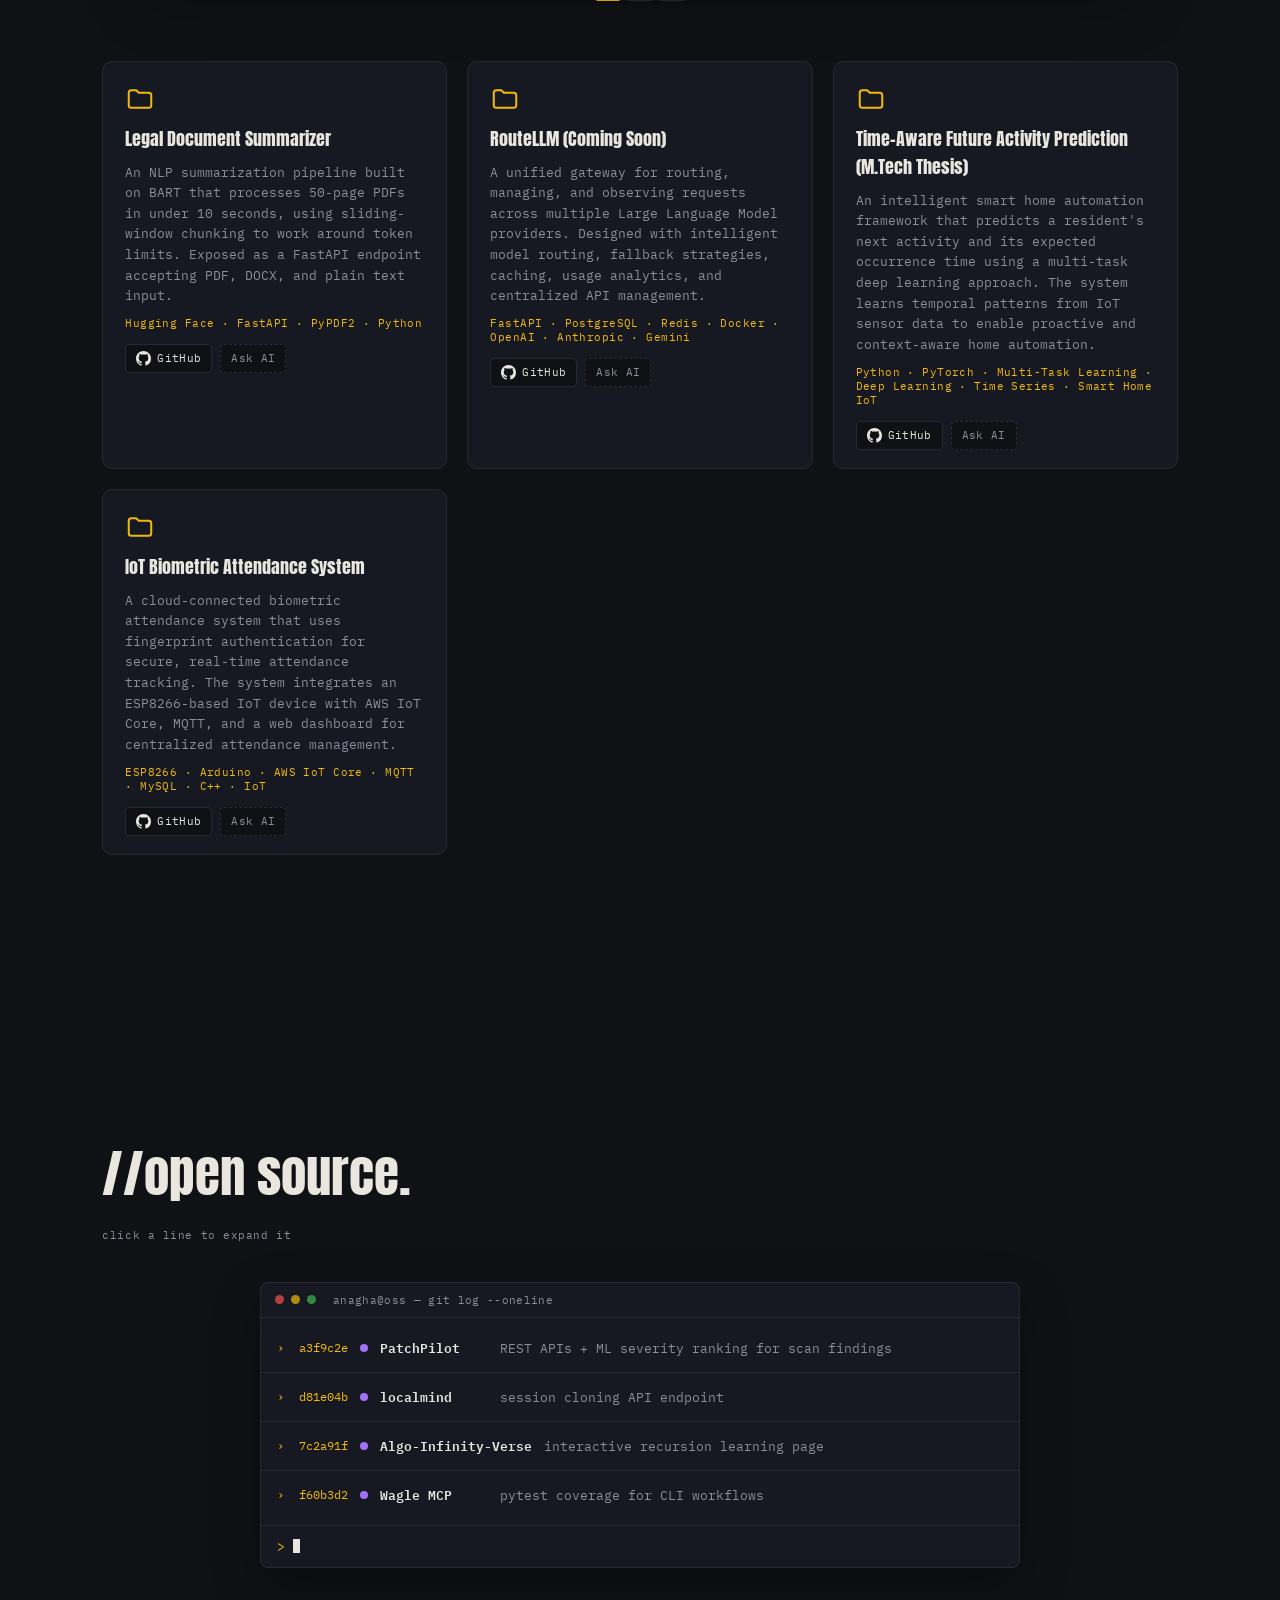
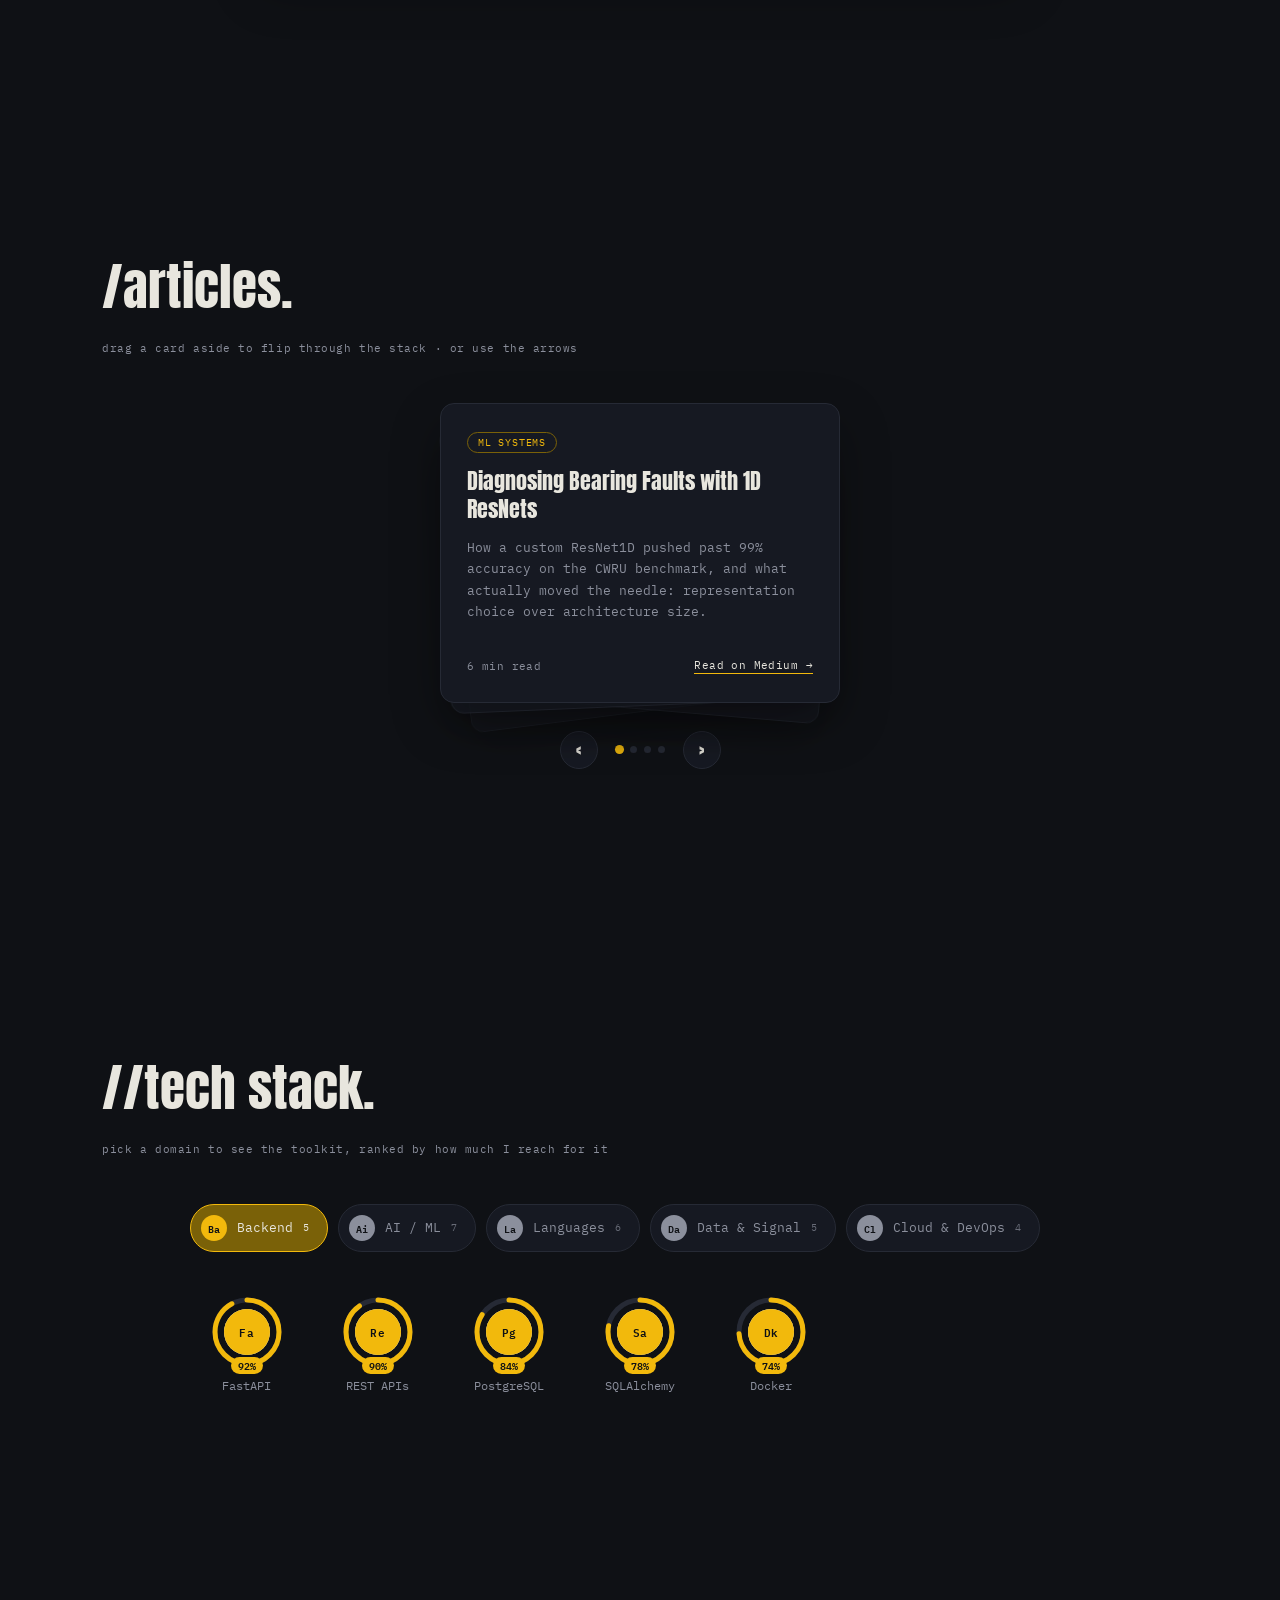
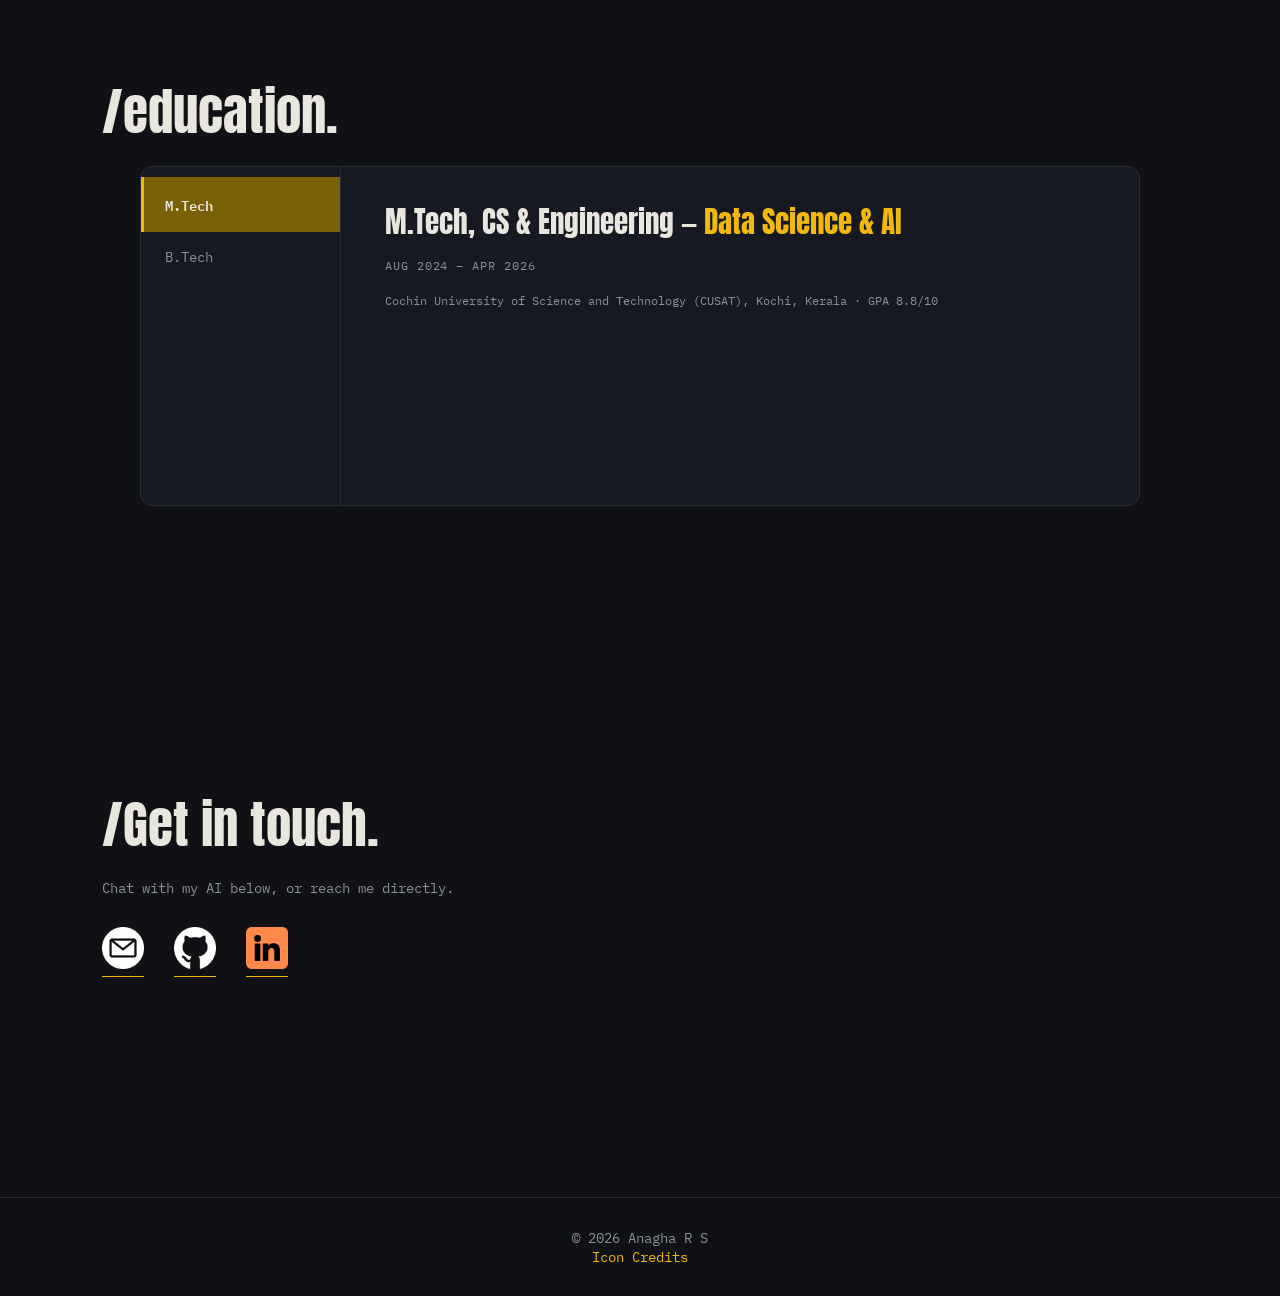
==== commit c79fda28: "initial commit" ====
--- a/index.html
+++ b/index.html
@@ -1,946 +1,412 @@
 <!DOCTYPE html>
 <html lang="en">
 <head>
-  <meta charset="UTF-8" />
-  <meta name="viewport" content="width=device-width, initial-scale=1.0" />
-  <title>Anagha R S</title>
-  <link rel="stylesheet" href="style.css" />
-  <link rel="stylesheet" href="https://cdnjs.cloudflare.com/ajax/libs/font-awesome/6.5.1/css/all.min.css">
+<meta charset="UTF-8">
+<meta name="viewport" content="width=device-width, initial-scale=1.0">
+<title>Anagha R S — Backend & AI/ML Engineer</title>
+<link rel="preconnect" href="https://fonts.googleapis.com">
+<link href="https://fonts.googleapis.com/css2?family=Anton&family=IBM+Plex+Mono:wght@400;500;600;700&display=swap" rel="stylesheet">
+<link rel="stylesheet" href="style.css">
 </head>
 <body>
 
-  <div class="cursor-dot"></div>
-  <div class="cursor-ring"></div>
-
-  <!-- Reusable GitHub icon symbol -->
-  <svg style="display:none">
-    <symbol id="gh-icon" viewBox="0 0 24 24" fill="currentColor">
-      <path d="M12 0C5.37 0 0 5.37 0 12c0 5.31 3.435 9.795 8.205 11.385.6.105.825-.255.825-.57 0-.285-.015-1.23-.015-2.235-3.015.555-3.795-.735-4.035-1.41-.135-.345-.72-1.41-1.23-1.695-.42-.225-1.02-.78-.015-.795.945-.015 1.62.87 1.845 1.23 1.08 1.815 2.805 1.305 3.495.99.105-.78.42-1.305.765-1.605-2.67-.3-5.46-1.335-5.46-5.925 0-1.305.465-2.385 1.23-3.225-.12-.3-.54-1.53.12-3.18 0 0 1.005-.315 3.3 1.23.96-.27 1.98-.405 3-.405s2.04.135 3 .405c2.295-1.56 3.3-1.23 3.3-1.23.66 1.65.24 2.88.12 3.18.765.84 1.23 1.905 1.23 3.225 0 4.605-2.805 5.625-5.475 5.925.435.375.81 1.095.81 2.22 0 1.605-.015 2.895-.015 3.3 0 .315.225.69.825.57A12.02 12.02 0 0 0 24 12c0-6.63-5.37-12-12-12z"/>
-    </symbol>
-  </svg>
-
-  <!-- Navbar -->
-  <nav class="navbar" id="navbar">
-    <div class="nav-logo">Anagha<span>._</span></div>
-    <ul class="nav-links">
-      <li><a href="#home">home</a></li>
-      <li><a href="#about">about</a></li>
-      <li><a href="#experience">experience</a></li>
-      <li><a href="#education">education</a></li>
-      <li><a href="#skills">skills</a></li>
-      <li><a href="#projects">projects</a></li>
-      <li><a href="#opensource">open source</a></li>
-      <li><a href="#certifications">certifications</a></li>
-      <li><a href="#blogs">blogs</a></li>
-      <li><a href="#contact">contact</a></li>
-    </ul>
-    <button class="hamburger" id="hamburger" aria-label="Toggle menu">
-      <span></span><span></span><span></span>
+<!-- custom dynamic cursor (desktop / fine-pointer devices only, see script.js) -->
+<div class="cursor-dot" id="cursorDot"></div>
+<div class="cursor-ring" id="cursorRing"></div>
+
+<!-- side nav -->
+<nav class="side-nav" id="sideNav">
+  <div class="nav-trigger"></div>
+  <ul>
+    <li><a href="#home" data-label="Home">01</a></li>
+    <li><a href="#work" data-label="Work">02</a></li>
+    <li><a href="#oss" data-label="Open Source">03</a></li>
+    <li><a href="#articles" data-label="Articles">04</a></li>
+    <li><a href="#stack" data-label="Stack">04</a></li>
+    <li><a href="#contact" data-label="Contact">05</a></li>
+  </ul>
+</nav>
+
+<!-- top center icon nav -->
+<nav class="top-nav">
+  <a href="#home" class="top-nav-item">
+    <img src="assets/icons/home.png" alt="Home" />
+  </a>
+  <a href="#about" class="top-nav-item">
+    <img src="assets/icons/information-button.png" alt="About" />
+  </a>
+    <a href="#experience" class="top-nav-item">
+    <img src="assets/icons/suitcase.png" alt="Experience" />
+  </a>
+  <a href="#work" class="top-nav-item">
+    <img src="assets/icons/terminal.png" alt="Works" />
+  </a>
+    <a href="#articles" class="top-nav-item">
+    <img src="assets/icons/copywriting.png" alt="medium" />
+  </a>
+  <a href="#education" class="top-nav-item">
+    <img src="assets/icons/graduation.png" alt="Education" />
+  </a>
+
+  <a href="#contact" class="top-nav-item">
+    <img src="assets/icons/email.png" alt="Contact" />
+  </a>
+</nav>
+
+<button id="themeToggle" aria-label="Toggle light and dark mode">
+  <span class="theme-track">
+    <svg class="theme-icon icon-sun" viewBox="0 0 24 24" fill="none">
+      <circle cx="12" cy="12" r="4.5" stroke="currentColor" stroke-width="1.8"/>
+      <path d="M12 2.5V5M12 19V21.5M4.2 4.2L6 6M18 18L19.8 19.8M2.5 12H5M19 12H21.5M4.2 19.8L6 18M18 6L19.8 4.2"
+        stroke="currentColor" stroke-width="1.8" stroke-linecap="round"/>
+    </svg>
+    <svg class="theme-icon icon-moon" viewBox="0 0 24 24" fill="none">
+      <path d="M20 14.5A8.5 8.5 0 019.5 4a8.5 8.5 0 1010.5 10.5z"
+        stroke="currentColor" stroke-width="1.8" stroke-linejoin="round" fill="currentColor" fill-opacity="0.12"/>
+    </svg>
+  </span>
+</button>
+
+<main>
+
+  <!-- HERO -->
+  <section id="home" class="hero">
+    <div class="hero-inner">
+      <div class="hero-text">
+        <h1 class="hero-title">
+          <span class="hero-prompt">&gt;</span> hi, <span class="accent hero-name">anagha</span> here<span class="hero-blink">_</span>
+        </h1>
+        <p class="hero-sub">I enjoy building AI applications, backend services,
+           and developer-focused tools. My interests include machine learning,
+            large language models, and designing software that balances performance with simplicity.</p>
+
+<div class="hero-actions">
+
+    <a href="mailto:anaghars11165@gmail.com" class="hero-cta">
+        <!-- Mail SVG -->
+        <svg viewBox="0 0 20 20" fill="none">
+            <path d="M2.5 5.5L10 11L17.5 5.5" stroke="currentColor" stroke-width="1.6" stroke-linecap="round" stroke-linejoin="round"/>
+            <rect x="2.5" y="4" width="15" height="12" rx="1.5" stroke="currentColor" stroke-width="1.6"/>
+        </svg>
+        Say Hi
+    </a>
+
+    <a href="https://github.com/anahaaaa"
+       class="hero-icon"
+       target="_blank"
+       aria-label="GitHub">
+
+        <img src="assets/icons/github.png" alt="GitHub">
+
+    </a>
+
+    <a href="https://linkedin.com/in/YOUR-LINKEDIN"
+       class="hero-icon"
+       target="_blank"
+       aria-label="LinkedIn">
+
+        <img src="assets/icons/linkedin.png" alt="LinkedIn">
+
+    </a>
+
+    <a href="https://medium.com/@YOUR_MEDIUM"
+       class="hero-icon"
+       target="_blank"
+       aria-label="Medium">
+
+        <img src="assets/icons/article.png" alt="Medium">
+
+    </a>
+
+</div>
+
+        
+      </div>
+
+      <div class="hero-portrait">
+        <canvas id="asciiCanvas"></canvas>
+      </div>
+    </div>
+  </section>
+
+  <!-- ABOUT -->
+<section id="about" class="about">
+    <h2 class="section-title">/about me.</h2>
+
+    <div class="about-content">
+
+        <div class="about-description">
+            <p>
+                  I'm a recent M.Tech graduate in Data Science &amp; AI with a passion for AI engineering and software development. I enjoy building intelligent applications, scalable backend systems, and machine learning solutions using modern technologies. I'm currently seeking opportunities where I can contribute to meaningful products while continuing to learn and grow.
+</p>
+            </p>
+
+            <p class="about-intro">
+                Here are some technologies I've been working with:
+            </p>
+
+            <div class="tech-grid">
+                <ul>
+                    <li>Python</li>
+                    <li>FastAPI</li>
+                    <li>PostgreSQL</li>
+                    <li>Docker</li>
+                </ul>
+
+                <ul>
+                    <li>LangChain &amp; LangGraph</li>
+                    <li>Next.js</li>
+                    <li>TypeScript</li>
+                    <li>AWS</li>
+                </ul>
+            </div>
+
+            <p>
+                Outside of coding, I enjoy reading books about space,
+                 astronomy, and physics, exploring philosophical ideas,
+                  and staying curious about the world through science, technology,
+                   and continuous learning.
+            </p>
+        </div>
+
+    </div>
+</section>
+  <!-- EXPERIENCE -->
+  <section id="experience" class="experience">
+    <h2 class="section-title">/experience.</h2>
+
+    <div class="tab-panel" id="expPanel">
+      <div class="tab-list" id="expTabList"></div>
+      <div class="tab-detail" id="expDetail"></div>
+    </div>
+  </section>
+
+
+  <!-- WORK -->
+  <section id="work" class="work">
+    <h2 class="section-title">/Projects.</h2>
+    
+
+    <!-- Featured carousel: projects that HAVE a screenshot/video -->
+    <div class="feature-outer" id="featureOuter">
+      <button class="feature-arrow prev" id="featPrev" aria-label="Previous featured project">‹</button>
+      <button class="feature-arrow next" id="featNext" aria-label="Next featured project">›</button>
+      <div class="feature-card" id="featureCard"></div>
+      <div class="feature-dots" id="featureDots"></div>
+    </div>
+
+    <!-- Compact grid: projects with NO screenshot/video yet -->
+    <div class="proj-grid" id="projGrid"></div>
+  </section>
+
+  <!-- OSS / TERMINAL COMMIT LOG -->
+  <section id="oss" class="oss">
+    <h2 class="section-title">//open source.</h2>
+    <p class="oss-hint">click a line to expand it</p>
+
+    <div class="log-terminal" id="logTerminal">
+      <div class="log-titlebar">
+        <span class="log-dot red"></span>
+        <span class="log-dot yellow"></span>
+        <span class="log-dot green"></span>
+        <span class="log-titlebar-label">anagha@oss — git log --oneline</span>
+      </div>
+
+      <div class="log-list" id="logList">
+
+        <div class="log-row" data-i="0">
+          <div class="log-row-main">
+            <span class="log-caret">›</span>
+            <span class="log-hash">a3f9c2e</span>
+            <span class="log-dotstatus merged" title="merged"></span>
+            <span class="log-repo">PatchPilot</span>
+            <span class="log-oneline">REST APIs + ML severity ranking for scan findings</span>
+          </div>
+          <div class="log-row-body">
+            <p>Developed REST APIs for findings retrieval and verification, and built a
+            machine-learning-based severity ranking pipeline that's now integrated into
+            production scan workflows.</p>
+            <div class="log-meta">
+              <span class="log-tech">Python</span>
+              <span class="log-tech">REST APIs</span>
+              <span class="log-tech">Machine Learning</span>
+              <a href="#" target="_blank" rel="noopener" class="log-link">view →</a>
+            </div>
+          </div>
+        </div>
+
+        <div class="log-row" data-i="1">
+          <div class="log-row-main">
+            <span class="log-caret">›</span>
+            <span class="log-hash">d81e04b</span>
+            <span class="log-dotstatus merged" title="merged"></span>
+            <span class="log-repo">localmind</span>
+            <span class="log-oneline">session cloning API endpoint</span>
+          </div>
+          <div class="log-row-body">
+            <p>Added a session cloning API endpoint for duplicating chat sessions while
+            preserving the full conversation history — used when a user wants to branch a
+            conversation without losing prior context.</p>
+            <div class="log-meta">
+              <span class="log-tech">Python</span>
+              <span class="log-tech">REST APIs</span>
+              <a href="#" target="_blank" rel="noopener" class="log-link">view →</a>
+            </div>
+          </div>
+        </div>
+
+        <div class="log-row" data-i="2">
+          <div class="log-row-main">
+            <span class="log-caret">›</span>
+            <span class="log-hash">7c2a91f</span>
+            <span class="log-dotstatus merged" title="merged"></span>
+            <span class="log-repo">Algo-Infinity-Verse</span>
+            <span class="log-oneline">interactive recursion learning page</span>
+          </div>
+          <div class="log-row-body">
+            <p>Built an interactive recursion learning page with visualizations, code examples,
+            and practice exercises, using plain HTML, CSS, and JavaScript so it stays fast and
+            dependency-free.</p>
+            <div class="log-meta">
+              <span class="log-tech">HTML</span>
+              <span class="log-tech">CSS</span>
+              <span class="log-tech">JavaScript</span>
+              <a href="#" target="_blank" rel="noopener" class="log-link">view →</a>
+            </div>
+          </div>
+        </div>
+
+        <div class="log-row" data-i="3">
+          <div class="log-row-main">
+            <span class="log-caret">›</span>
+            <span class="log-hash">f60b3d2</span>
+            <span class="log-dotstatus merged" title="merged"></span>
+            <span class="log-repo">Wagle MCP</span>
+            <span class="log-oneline">pytest coverage for CLI workflows</span>
+          </div>
+          <div class="log-row-body">
+            <p>Developed Pytest-based test cases for CLI workflows, improving reliability and
+            validation of MCP command execution across the tool's supported commands.</p>
+            <div class="log-meta">
+              <span class="log-tech">Python</span>
+              <span class="log-tech">Pytest</span>
+              <span class="log-tech">CLI</span>
+              <a href="#" target="_blank" rel="noopener" class="log-link">view →</a>
+            </div>
+          </div>
+        </div>
+
+      </div>
+
+      <div class="log-cursor-line"><span class="prompt-symbol">&gt;</span><span class="log-cursor"></span></div>
+    </div>
+  </section>
+
+  <!-- ARTICLES -->
+<section id="articles" class="articles">
+  <h2 class="section-title">/articles.</h2>
+  <p class="work-hint">drag a card aside to flip through the stack · or use the arrows</p>
+
+  <div class="deck-wrap">
+    <div class="deck" id="articleDeck"></div>
+    <div class="deck-controls">
+      <button class="deck-arrow" id="deckPrev" aria-label="Previous article">‹</button>
+      <div class="deck-dots" id="deckDots"></div>
+      <button class="deck-arrow" id="deckNext" aria-label="Next article">›</button>
+    </div>
+  </div>
+</section>
+
+  <!-- STACK -->
+  <section id="stack" class="stack">
+    <h2 class="section-title">//tech stack.</h2>
+    <p class="work-hint">pick a domain to see the toolkit, ranked by how much I reach for it</p>
+
+    <div class="stack-panel">
+
+      
+  <div class="stack-tabs" id="stackTabs" role="tablist">
+        
+          
+          
+         
+        
+        <ul class="stack-dropdown-list" id="stackDropdownList" role="listbox" tabindex="-1"></ul>
+      </div>
+
+      <div class="stack-grid" id="stackGrid"></div>
+
+    </div>
+  </section>
+
+  <!-- EDUCATION -->
+  <section id="education" class="education">
+    <h2 class="section-title">/education.</h2>
+
+    <div class="tab-panel" id="eduPanel">
+      <div class="tab-list" id="eduTabList"></div>
+      <div class="tab-detail" id="eduDetail"></div>
+    </div>
+  </section>
+
+
+
+  <!-- CONTACT -->
+  <section id="contact" class="contact">
+    <h2 class="section-title">/Get in touch.</h2>
+    <p class="contact-line">Chat with my AI below, or reach me directly.</p>
+    <div class="contact-links">
+      <a href="mailto:anaghars11165@gmail.com"><img src="assets/icons/email.png"></a>
+      <a href="https://github.com/anahaaaa" target="_blank" rel="noopener"><img src="assets/icons/github.png"></a>
+      <a href="#"><img src="assets/icons/linkedin.png"></a>
+    </div>
+  </section>
+
+</main>
+
+<!-- CHATBOT (conversational) -->
+<div id="botLauncherWrap" class="bot-launcher-wrap">
+  <span class="bot-tooltip">chat with my AI</span>
+  <div id="botLauncher" class="bot-launcher" aria-label="Open chat">
+    <img src="assets/icons/final.svg" alt="Open chat" onerror="this.style.display='none'; this.parentElement.classList.add('fallback');" />
+  </div>
+</div>
+
+<div id="botTerminal" class="bot-terminal hidden">
+  <div class="bot-header">
+    <div class="bot-header-id">
+      <span class="bot-avatar">
+    <img src="assets/icons/avatar.png" alt="Avatar">
+</span>
+      <div class="bot-header-text">
+        <span class="bot-title">Anagha's AI</span>
+        <span class="bot-status"><i></i>online</span>
+      </div>
+    </div>
+    <div class="bot-header-actions">
+      <button id="botHelp" aria-label="Help">?</button>
+      <button id="botClose" aria-label="Close chat">×</button>
+    </div>
+  </div>
+
+  <div class="bot-output" id="botOutput"></div>
+
+  <div class="bot-chips" id="botChips"></div>
+
+  <div class="bot-input-line">
+    <input type="text" id="botInput" autocomplete="off" placeholder="Ask me about a project…" />
+    <button id="botSend" aria-label="Send message">
+      <svg viewBox="0 0 20 20" width="16" height="16" fill="none">
+        <path d="M2.5 10L17.5 3L13 17.5L9.5 11.5L2.5 10Z" stroke="currentColor" stroke-width="1.6" stroke-linejoin="round"/>
+      </svg>
     </button>
-  </nav>
-
-  <!-- Mobile Menu -->
-  <div class="mobile-menu" id="mobileMenu">
-    <ul>
-      <li><a href="#home" class="mob-link">home</a></li>
-      <li><a href="#about" class="mob-link">about</a></li>
-      <li><a href="#experience" class="mob-link">experience</a></li>
-      <li><a href="#education" class="mob-link">education</a></li>
-      <li><a href="#skills" class="mob-link">skills</a></li>
-      <li><a href="#projects" class="mob-link">projects</a></li>
-      <li><a href="#opensource" class="mob-link">open source</a></li>
-      <li><a href="#certifications" class="mob-link">certifications</a></li>
-      <li><a href="#blogs" class="mob-link">blogs</a></li>
-      <li><a href="#contact" class="mob-link">contact</a></li>
-    </ul>
   </div>
-
-  <!-- HOME -->
-  <section id="home" class="section hero-section">
-    <div class="hero-content">
-      <p class="hero-eyebrow">// hello world</p>
-      <h1 class="hero-name">ANAGHA <span>R S</span></h1>
-      <p class="hero-sub">Aspiring AI / ML Engineer</p>
-      <a href="#contact" class="cta-btn">Contact <span class="arrow">→</span></a>
-    </div>
-    <div class="scroll-hint">scroll ↓</div>
-  </section>
-
-  <!-- ABOUT -->
-  <section id="about" class="section">
-    <div class="container">
-      <p class="section-tag">// 01 about</p>
-      <h2 class="section-title">A little about me</h2>
-      <div class="about-grid">
-        <div class="about-text" data-reveal>
-          <p>I'm Anagha R S, an AI/ML enthusiast and open-source contributor focused on building intelligent, practical, and scalable solutions.</p>
-          <p>I enjoy transforming data into insights, experimenting with machine learning systems, and contributing to projects that create real-world impact. Currently, I'm deepening my expertise in AI, machine learning, and software engineering through continuous learning and hands-on development.</p>
-          <div class="about-divider"></div>
-        </div>
-        <div class="about-stats">
-          <div class="stat-card" data-reveal>
-            <span class="stat-icon"></span>
-            <span class="stat-num" data-count="3">0</span>
-            <span class="stat-label">Projects Built</span>
-          </div>
-          <div class="stat-card" data-reveal>
-            <span class="stat-icon"></span>
-            <span class="stat-num" data-count="5">0</span>
-            <span class="stat-label">Certifications</span>
-          </div>
-          <div class="stat-card" data-reveal>
-            <span class="stat-icon"></span>
-            <span class="stat-num" data-count="10">0</span>
-            <span class="stat-label">OSS Contributions</span>
-          </div>
-        </div>
-      </div>
-    </div>
-  </section>
-
-  <!-- EXPERIENCE -->
-  <section id="experience" class="section">
-    <div class="container">
-      <p class="section-tag">// 02 experience</p>
-      <h2 class="section-title">Where I've worked</h2>
-      <div class="timeline">
-        <div class="timeline-item" data-reveal>
-          <div class="timeline-dot"></div>
-          <div class="timeline-card">
-            <span class="timeline-year">Dec 2025 — May 2026</span>
-            <h3>AI/ML Research Intern</h3>
-            <p>Indian Institute of Technology Madras · Worked on building and fine-tuning ML models for industry use cases, collaborating with cross-functional teams.</p>
-          </div>
-        </div>
-      </div>
-    </div>
-  </section>
-
-  <!-- EDUCATION -->
-  <section id="education" class="section light-section">
-    <div class="container">
-      <p class="section-tag">// 03 education</p>
-      <h2 class="section-title">Where I've studied</h2>
-      <div class="timeline">
-        <div class="timeline-item" data-reveal>
-          <div class="timeline-dot"></div>
-          <div class="timeline-card">
-            <span class="timeline-year">2024 — 2026</span>
-            <h3>M.Tech in Computer Science &amp; Engineering (Data Science &amp; AI)</h3>
-            <p>Cochin University of Science and Technology, Kerala</p>
-          </div>
-        </div>
-        <div class="timeline-item" data-reveal>
-          <div class="timeline-dot"></div>
-          <div class="timeline-card">
-            <span class="timeline-year">2020 — 2024</span>
-            <h3>B.Tech in Computer Science &amp; Engineering</h3>
-            <p>Your School Name, Kerala</p>
-          </div>
-        </div>
-        <div class="timeline-item" data-reveal>
-          <div class="timeline-dot"></div>
-          <div class="timeline-card">
-            <span class="timeline-year">Until 2019</span>
-            <h3>Secondary Education</h3>
-            <p>Vimala Hridaya Higher Secondary School for Girls, Kollam, Kerala</p>
-          </div>
-        </div>
-      </div>
-    </div>
-  </section>
-
-  <!-- SKILLS -->
-  <section id="skills" class="section">
-    <div class="container">
-      <p class="section-tag">// 04 skills</p>
-      <h2 class="section-title">Technologies &amp; Expertise</h2>
-
-      <div class="skills-tabs">
-        <button class="skills-tab active" data-cat="all">All</button>
-        <button class="skills-tab" data-cat="languages">Languages</button>
-        <button class="skills-tab" data-cat="ai">AI / ML</button>
-        <button class="skills-tab" data-cat="backend">Backend</button>
-        <button class="skills-tab" data-cat="cloud">Cloud &amp; DevOps</button>
-        <button class="skills-tab" data-cat="tools">Tools</button>
-      </div>
-
-      <div class="skills-icon-grid">
-
-        <!-- Languages -->
-        <div class="skill-chip" data-cat="languages" data-reveal>
-          <div class="skill-chip-inner">
-            <img src="https://cdn.jsdelivr.net/gh/devicons/devicon/icons/python/python-original.svg" alt="Python" />
-            <div class="skill-ring" style="--pct: 95%"></div>
-          </div>
-          <span class="skill-chip-name">Python</span>
-          <span class="skill-chip-pct">95%</span>
-        </div>
-
-        <div class="skill-chip" data-cat="languages" data-reveal>
-          <div class="skill-chip-inner">
-            <img src="https://cdn.jsdelivr.net/gh/devicons/devicon/icons/java/java-original.svg" alt="Java" />
-            <div class="skill-ring" style="--pct: 80%"></div>
-          </div>
-          <span class="skill-chip-name">Java</span>
-          <span class="skill-chip-pct">80%</span>
-        </div>
-
-        <div class="skill-chip" data-cat="languages" data-reveal>
-          <div class="skill-chip-inner">
-            <img src="https://cdn.jsdelivr.net/gh/devicons/devicon/icons/c/c-original.svg" alt="C" />
-            <div class="skill-ring" style="--pct: 75%"></div>
-          </div>
-          <span class="skill-chip-name">C</span>
-          <span class="skill-chip-pct">75%</span>
-        </div>
-
-        <div class="skill-chip" data-cat="languages" data-reveal>
-          <div class="skill-chip-inner">
-            <img src="https://cdn.jsdelivr.net/gh/devicons/devicon/icons/mysql/mysql-original.svg" alt="SQL" />
-            <div class="skill-ring" style="--pct: 78%"></div>
-          </div>
-          <span class="skill-chip-name">SQL</span>
-          <span class="skill-chip-pct">78%</span>
-        </div>
-
-        <!-- AI / ML -->
-        <div class="skill-chip" data-cat="ai" data-reveal>
-          <div class="skill-chip-inner">
-            <img src="https://cdn.jsdelivr.net/gh/devicons/devicon/icons/pytorch/pytorch-original.svg" alt="PyTorch" />
-            <div class="skill-ring" style="--pct: 88%"></div>
-          </div>
-          <span class="skill-chip-name">PyTorch</span>
-          <span class="skill-chip-pct">88%</span>
-        </div>
-
-        <div class="skill-chip" data-cat="ai" data-reveal>
-          <div class="skill-chip-inner">
-            <img src="https://cdn.jsdelivr.net/gh/devicons/devicon/icons/tensorflow/tensorflow-original.svg" alt="TensorFlow" />
-            <div class="skill-ring" style="--pct: 82%"></div>
-          </div>
-          <span class="skill-chip-name">TensorFlow</span>
-          <span class="skill-chip-pct">82%</span>
-        </div>
-
-        <div class="skill-chip" data-cat="ai" data-reveal>
-          <div class="skill-chip-inner">
-            <img src="https://huggingface.co/front/assets/huggingface_logo.svg" alt="Hugging Face" />
-            <div class="skill-ring" style="--pct: 85%"></div>
-          </div>
-          <span class="skill-chip-name">Hugging Face</span>
-          <span class="skill-chip-pct">85%</span>
-        </div>
-
-        <div class="skill-chip" data-cat="ai" data-reveal>
-          <div class="skill-chip-inner">
-            <img src="https://cdn.simpleicons.org/langchain" alt="LangChain" />
-            <div class="skill-ring" style="--pct: 83%"></div>
-          </div>
-          <span class="skill-chip-name">LangChain</span>
-          <span class="skill-chip-pct">83%</span>
-        </div>
-
-        <div class="skill-chip" data-cat="ai" data-reveal>
-          <div class="skill-chip-inner">
-            <img src="https://cdn.simpleicons.org/qdrant" alt="Qdrant" />
-            <div class="skill-ring" style="--pct: 78%"></div>
-          </div>
-          <span class="skill-chip-name">Qdrant</span>
-          <span class="skill-chip-pct">78%</span>
-        </div>
-
-        <div class="skill-chip" data-cat="ai" data-reveal>
-          <div class="skill-chip-inner">
-            <span class="skill-chip-name" style="font-size:0.9rem">RAG</span>
-            <div class="skill-ring" style="--pct: 87%"></div>
-          </div>
-          <span class="skill-chip-name">RAG Systems</span>
-          <span class="skill-chip-pct">87%</span>
-        </div>
-
-        <div class="skill-chip" data-cat="ai" data-reveal>
-          <div class="skill-chip-inner">
-            <span class="skill-chip-name" style="font-size:0.9rem">LLM</span>
-            <div class="skill-ring" style="--pct: 90%"></div>
-          </div>
-          <span class="skill-chip-name">LLMs</span>
-          <span class="skill-chip-pct">90%</span>
-        </div>
-
-        <!-- Backend -->
-        <div class="skill-chip" data-cat="backend" data-reveal>
-          <div class="skill-chip-inner">
-            <img src="https://cdn.jsdelivr.net/gh/devicons/devicon/icons/fastapi/fastapi-original.svg" alt="FastAPI" />
-            <div class="skill-ring" style="--pct: 85%"></div>
-          </div>
-          <span class="skill-chip-name">FastAPI</span>
-          <span class="skill-chip-pct">85%</span>
-        </div>
-
-        <div class="skill-chip" data-cat="backend" data-reveal>
-          <div class="skill-chip-inner">
-            <img src="https://cdn.jsdelivr.net/gh/devicons/devicon/icons/postgresql/postgresql-original.svg" alt="PostgreSQL" />
-            <div class="skill-ring" style="--pct: 80%"></div>
-          </div>
-          <span class="skill-chip-name">PostgreSQL</span>
-          <span class="skill-chip-pct">80%</span>
-        </div>
-
-        <div class="skill-chip" data-cat="backend" data-reveal>
-          <div class="skill-chip-inner">
-            <span class="skill-chip-name" style="font-size:0.9rem">API</span>
-            <div class="skill-ring" style="--pct: 88%"></div>
-          </div>
-          <span class="skill-chip-name">REST APIs</span>
-          <span class="skill-chip-pct">88%</span>
-        </div>
-
-        <div class="skill-chip" data-cat="backend" data-reveal>
-          <div class="skill-chip-inner">
-            <span class="skill-chip-name" style="font-size:0.9rem">RTC</span>
-            <div class="skill-ring" style="--pct: 70%"></div>
-          </div>
-          <span class="skill-chip-name">WebRTC</span>
-          <span class="skill-chip-pct">70%</span>
-        </div>
-
-        <!-- Cloud & DevOps -->
-        <div class="skill-chip" data-cat="cloud" data-reveal>
-          <div class="skill-chip-inner">
-            <img src="https://cdn.jsdelivr.net/gh/devicons/devicon/icons/amazonwebservices/amazonwebservices-original-wordmark.svg" alt="AWS" />
-            <div class="skill-ring" style="--pct: 75%"></div>
-          </div>
-          <span class="skill-chip-name">AWS</span>
-          <span class="skill-chip-pct">75%</span>
-        </div>
-
-        <div class="skill-chip" data-cat="cloud" data-reveal>
-          <div class="skill-chip-inner">
-            <img src="https://cdn.jsdelivr.net/gh/devicons/devicon/icons/docker/docker-original.svg" alt="Docker" />
-            <div class="skill-ring" style="--pct: 82%"></div>
-          </div>
-          <span class="skill-chip-name">Docker</span>
-          <span class="skill-chip-pct">82%</span>
-        </div>
-
-        <div class="skill-chip" data-cat="cloud" data-reveal>
-          <div class="skill-chip-inner">
-            <img src="https://cdn.jsdelivr.net/gh/devicons/devicon/icons/linux/linux-original.svg" alt="Linux" />
-            <div class="skill-ring" style="--pct: 80%"></div>
-          </div>
-          <span class="skill-chip-name">Linux</span>
-          <span class="skill-chip-pct">80%</span>
-        </div>
-
-        <!-- Tools -->
-        <div class="skill-chip" data-cat="tools" data-reveal>
-          <div class="skill-chip-inner">
-            <img src="https://cdn.jsdelivr.net/gh/devicons/devicon/icons/git/git-original.svg" alt="Git" />
-            <div class="skill-ring" style="--pct: 88%"></div>
-          </div>
-          <span class="skill-chip-name">Git</span>
-          <span class="skill-chip-pct">88%</span>
-        </div>
-
-        <div class="skill-chip" data-cat="tools" data-reveal>
-          <div class="skill-chip-inner">
-            <img src="https://cdn.jsdelivr.net/gh/devicons/devicon/icons/github/github-original.svg" alt="GitHub" style="filter:invert(1)" />
-            <div class="skill-ring" style="--pct: 88%"></div>
-          </div>
-          <span class="skill-chip-name">GitHub</span>
-          <span class="skill-chip-pct">88%</span>
-        </div>
-
-        <div class="skill-chip" data-cat="tools" data-reveal>
-          <div class="skill-chip-inner">
-            <img src="https://cdn.simpleicons.org/numpy" alt="NumPy" />
-            <div class="skill-ring" style="--pct: 85%"></div>
-          </div>
-          <span class="skill-chip-name">NumPy</span>
-          <span class="skill-chip-pct">85%</span>
-        </div>
-
-        <div class="skill-chip" data-cat="tools" data-reveal>
-          <div class="skill-chip-inner">
-            <img src="https://cdn.simpleicons.org/pandas" alt="Pandas" />
-            <div class="skill-ring" style="--pct: 85%"></div>
-          </div>
-          <span class="skill-chip-name">Pandas</span>
-          <span class="skill-chip-pct">85%</span>
-        </div>
-
-        <div class="skill-chip" data-cat="tools" data-reveal>
-          <div class="skill-chip-inner">
-            <img src="https://cdn.simpleicons.org/scikitlearn" alt="Scikit-Learn" />
-            <div class="skill-ring" style="--pct: 83%"></div>
-          </div>
-          <span class="skill-chip-name">Scikit-Learn</span>
-          <span class="skill-chip-pct">83%</span>
-        </div>
-
-      </div>
-
-      <div class="skills-seemore-wrap">
-        <button class="skills-seemore-btn" id="skillsSeeMore">
-          <span class="ssm-text">See</span>
-          <span class="ssm-icon">↓</span>
-        </button>
-      </div>
-    </div>
-  </section>
-
-  <!-- PROJECTS -->
-  <section id="projects" class="section light-section">
-    <div class="container">
-      <p class="section-tag">// 05 projects</p>
-      <h2 class="section-title">Featured Projects</h2>
-      <div class="projects-grid">
-
-        <div class="project-card" data-reveal>
-          <div class="project-num">01</div>
-          <h3>OSS Copilot</h3>
-          <p>AI-powered platform that helps developers discover open-source projects and contribution opportunities. Built with RAG pipelines, semantic search, and agentic workflows to analyze repositories, recommend issues, and generate contribution guidance.</p>
-          <div class="project-tags">
-            <span>LangGraph</span>
-            <span>LangChain</span>
-            <span>FastAPI</span>
-            <span>PostgreSQL</span>
-            <span>Qdrant</span>
-          </div>
-          <a href="YOUR_GITHUB_LINK" target="_blank" class="project-link">GitHub →</a>
-        </div>
-
-        <div class="project-card" data-reveal>
-          <div class="project-num">02</div>
-          <h3>Predictive Human Activity Modeling</h3>
-          <p>Developed a hybrid Graph Attention Network (GAT) and BiLSTM model for smart-home activity prediction. Achieved 98% activity accuracy and 0.93 macro F1 while forecasting time-to-next-activity across sensor streams.</p>
-          <div class="project-tags">
-            <span>PyTorch</span>
-            <span>PyG</span>
-            <span>GAT</span>
-            <span>BiLSTM</span>
-            <span>Time Series</span>
-          </div>
-          <a href="YOUR_GITHUB_LINK" target="_blank" class="project-link">GitHub →</a>
-        </div>
-
-        <div class="project-card" data-reveal>
-          <div class="project-num">03</div>
-          <h3>Legal Document Summarizer</h3>
-          <p>NLP-powered document summarization system using BART and Hugging Face Transformers. Processes lengthy legal PDFs in seconds and exposes a FastAPI endpoint supporting PDF, DOCX, and text-based inputs.</p>
-          <div class="project-tags">
-            <span>Python</span>
-            <span>FastAPI</span>
-            <span>Hugging Face</span>
-            <span>NLP</span>
-            <span>BART</span>
-          </div>
-          <a href="YOUR_GITHUB_LINK" target="_blank" class="project-link">GitHub →</a>
-        </div>
-
-      </div>
-    </div>
-  </section>
-
-  <!-- OPEN SOURCE -->
-  <section id="opensource" class="section">
-    <div class="container">
-      <p class="section-tag">// 05.5 open source</p>
-      <h2 class="section-title">Open source contributions</h2>
-
-      <div class="oss-stats">
-        <div class="oss-stat">
-          <span class="oss-stat-num">12</span>
-          <span class="oss-stat-label">Pull Requests</span>
-        </div>
-        <div class="oss-stat-divider"></div>
-        <div class="oss-stat">
-          <span class="oss-stat-num">7</span>
-          <span class="oss-stat-label">Repos Contributed</span>
-        </div>
-        <div class="oss-stat-divider"></div>
-        <div class="oss-stat">
-          <span class="oss-stat-num">8</span>
-          <span class="oss-stat-label">PRs Merged</span>
-        </div>
-        <div class="oss-stat-divider"></div>
-        <div class="oss-stat">
-          <span class="oss-stat-num">2</span>
-          <span class="oss-stat-label">Issues Reported</span>
-        </div>
-      </div>
-
-      <div class="oss-overflow-wrap" id="ossWrap">
-        <div class="oss-grid">
-
-          <div class="oss-card" data-reveal>
-            <div class="oss-card-top">
-              <div class="oss-repo-row">
-                <svg class="oss-gh-icon"><use href="#gh-icon"/></svg>
-                <div>
-                  <span class="oss-org">sharmavaibhav31 /</span>
-                  <span class="oss-repo-title">arachnode</span>
-                </div>
-                <a href="https://github.com/sharmavaibhav31/arachnode" target="_blank" class="oss-repo-link">↗</a>
-              </div>
-              <p class="oss-desc">Contributed to Arachnode's Aggregator Service by implementing centralized date normalization, ensuring consistent handling of timestamps across multiple sources.</p>
-            </div>
-            <div class="oss-contributions">
-              <div class="oss-contrib-item merged">
-                <span class="oss-contrib-dot"></span>
-                <span class="oss-contrib-label">PR Merged</span>
-                <a href="https://github.com/sharmavaibhav31/arachnode/pull/62" target="_blank" class="oss-contrib-link">#PR-62 Multi-Format Timestamp Support ↗</a>
-              </div>
-            </div>
-            <div class="oss-card-footer">
-              <div class="oss-badges">
-                <span class="oss-badge">⭐ 28</span>
-                <span class="oss-badge lang">Python</span>
-              </div>
-              <div class="oss-pr-count">
-                <span class="oss-pr-num">1</span>
-                <span class="oss-pr-label">Contributions</span>
-              </div>
-            </div>
-          </div>
-
-          <div class="oss-card" data-reveal>
-            <div class="oss-card-top">
-              <div class="oss-repo-row">
-                <svg class="oss-gh-icon"><use href="#gh-icon"/></svg>
-                <div>
-                  <span class="oss-org">ionfwsrijan /</span>
-                  <span class="oss-repo-title">PatchPilot</span>
-                </div>
-                <a href="https://github.com/ionfwsrijan/PatchPilot" target="_blank" class="oss-repo-link">↗</a>
-              </div>
-              <p class="oss-desc">Developed backend and machine learning enhancements for PatchPilot's security scanning and finding prioritization pipeline.</p>
-            </div>
-            <div class="oss-contributions">
-              <div class="oss-contrib-item merged">
-                <span class="oss-contrib-dot"></span>
-                <span class="oss-contrib-label">PR Merged</span>
-                <a href="https://github.com/ionfwsrijan/PatchPilot/pull/30" target="_blank" class="oss-contrib-link">#PR-30 Findings Retrieval &amp; Verification APIs ↗</a>
-              </div>
-              <div class="oss-contrib-item merged">
-                <span class="oss-contrib-dot"></span>
-                <span class="oss-contrib-label">PR Merged</span>
-                <a href="https://github.com/ionfwsrijan/PatchPilot/pull/44" target="_blank" class="oss-contrib-link">#PR-44 Severity Ranker Training Pipeline ↗</a>
-              </div>
-              <div class="oss-contrib-item merged">
-                <span class="oss-contrib-dot"></span>
-                <span class="oss-contrib-label">PR Merged</span>
-                <a href="https://github.com/ionfwsrijan/PatchPilot/pull/65" target="_blank" class="oss-contrib-link">#PR-65 Startup Ranker Loading &amp; Scan Scoring ↗</a>
-              </div>
-            </div>
-            <div class="oss-card-footer">
-              <div class="oss-badges">
-                <span class="oss-badge">⭐ 12</span>
-                <span class="oss-badge lang">Python</span>
-                <span class="oss-badge lang">FastAPI</span>
-                <span class="oss-badge lang">SQLite</span>
-                <span class="oss-badge lang">ML</span>
-                <span class="oss-badge lang">DevSecOps</span>
-              </div>
-              <div class="oss-pr-count">
-                <span class="oss-pr-num">3</span>
-                <span class="oss-pr-label">contributions</span>
-              </div>
-            </div>
-          </div>
-
-          <div class="oss-card" data-reveal>
-            <div class="oss-card-top">
-              <div class="oss-repo-row">
-                <svg class="oss-gh-icon"><use href="#gh-icon"/></svg>
-                <div>
-                  <span class="oss-org">AditthyaSS /</span>
-                  <span class="oss-repo-title">iloveAgents</span>
-                </div>
-                <a href="https://github.com/AditthyaSS/iloveAgents" target="_blank" class="oss-repo-link">↗</a>
-              </div>
-              <p class="oss-desc">Opened and implemented Issue #204: Added automatic timeout handling for stalled API requests, improving reliability across LLM providers.</p>
-            </div>
-            <div class="oss-contributions">
-              <div class="oss-contrib-item issue">
-                <span class="oss-contrib-dot"></span>
-                <span class="oss-contrib-label">Issue</span>
-                <a href="https://github.com/AditthyaSS/iloveAgents/issues/204" target="_blank" class="oss-contrib-link">#issue-204 Stalled API Request Handling ↗</a>
-              </div>
-              <div class="oss-contrib-item merged">
-                <span class="oss-contrib-dot"></span>
-                <span class="oss-contrib-label">PR Merged</span>
-                <a href="https://github.com/AditthyaSS/iloveAgents/pull/226" target="_blank" class="oss-contrib-link">#PR-226 Stalled API Request Handling ↗</a>
-              </div>
-            </div>
-            <div class="oss-card-footer">
-              <div class="oss-badges">
-                <span class="oss-badge">⭐ 90</span>
-                <span class="oss-badge lang">Python</span>
-              </div>
-              <div class="oss-pr-count">
-                <span class="oss-pr-num">1</span>
-                <span class="oss-pr-label">contributions</span>
-              </div>
-            </div>
-          </div>
-
-          <div class="oss-card" data-reveal>
-            <div class="oss-card-top">
-              <div class="oss-repo-row">
-                <svg class="oss-gh-icon"><use href="#gh-icon"/></svg>
-                <div>
-                  <span class="oss-org">hudazaan /</span>
-                  <span class="oss-repo-title">kuberef</span>
-                </div>
-                <a href="https://github.com/hudazaan/kuberef" target="_blank" class="oss-repo-link">↗</a>
-              </div>
-              <p class="oss-desc">Added support for scanning YAML manifests recursively across nested directory structures.</p>
-            </div>
-            <div class="oss-contributions">
-              <div class="oss-contrib-item merged">
-                <span class="oss-contrib-dot"></span>
-                <span class="oss-contrib-label">PR Merged</span>
-                <a href="https://github.com/hudazaan/kuberef/pull/20" target="_blank" class="oss-contrib-link">#PR-20 Recursive Manifest Scanning ↗</a>
-              </div>
-            </div>
-            <div class="oss-card-footer">
-              <div class="oss-badges">
-                <span class="oss-badge">⭐ 3</span>
-                <span class="oss-badge lang">Python</span>
-              </div>
-              <div class="oss-pr-count">
-                <span class="oss-pr-num">1</span>
-                <span class="oss-pr-label">contributions</span>
-              </div>
-            </div>
-          </div>
-
-          <div class="oss-card" data-reveal>
-            <div class="oss-card-top">
-              <div class="oss-repo-row">
-                <svg class="oss-gh-icon"><use href="#gh-icon"/></svg>
-                <div>
-                  <span class="oss-org">Eshajha19 /</span>
-                  <span class="oss-repo-title">Algo-Infinity-Verse</span>
-                </div>
-                <a href="https://github.com/Eshajha19/Algo-Infinity-Verse" target="_blank" class="oss-repo-link">↗</a>
-              </div>
-              <p class="oss-desc">Added an interactive Recursion Learning Page featuring concepts, visualizations, code examples, and practice exercises.</p>
-            </div>
-            <div class="oss-contributions">
-              <div class="oss-contrib-item merged">
-                <span class="oss-contrib-dot"></span>
-                <span class="oss-contrib-label">PR Merged</span>
-                <a href="https://github.com/Eshajha19/Algo-Infinity-Verse/pull/255" target="_blank" class="oss-contrib-link">#PR-255 Recursion Learning Page ↗</a>
-              </div>
-            </div>
-            <div class="oss-card-footer">
-              <div class="oss-badges">
-                <span class="oss-badge">⭐ 9</span>
-                <span class="oss-badge lang">HTML</span>
-                <span class="oss-badge lang">CSS</span>
-                <span class="oss-badge lang">JavaScript</span>
-              </div>
-              <div class="oss-pr-count">
-                <span class="oss-pr-num">1</span>
-                <span class="oss-pr-label">contributions</span>
-              </div>
-            </div>
-          </div>
-
-          <div class="oss-card" data-reveal>
-            <div class="oss-card-top">
-              <div class="oss-repo-row">
-                <svg class="oss-gh-icon"><use href="#gh-icon"/></svg>
-                <div>
-                  <span class="oss-org">imDarshanGK /</span>
-                  <span class="oss-repo-title">localmind</span>
-                </div>
-                <a href="https://github.com/imDarshanGK/localmind" target="_blank" class="oss-repo-link">↗</a>
-              </div>
-              <p class="oss-desc">Added a session cloning API endpoint for duplicating chat sessions and preserving conversation history.</p>
-            </div>
-            <div class="oss-contributions">
-              <div class="oss-contrib-item merged">
-                <span class="oss-contrib-dot"></span>
-                <span class="oss-contrib-label">PR Merged</span>
-                <a href="https://github.com/imDarshanGK/localmind/pull/380" target="_blank" class="oss-contrib-link">#PR-380 Session Cloning Endpoint ↗</a>
-              </div>
-            </div>
-            <div class="oss-card-footer">
-              <div class="oss-badges">
-                <span class="oss-badge">⭐ 5</span>
-                <span class="oss-badge lang">Python</span>
-                <span class="oss-badge lang">FastAPI</span>
-                <span class="oss-badge lang">REST API</span>
-                <span class="oss-badge lang">Pytest</span>
-              </div>
-              <div class="oss-pr-count">
-                <span class="oss-pr-num">1</span>
-                <span class="oss-pr-label">contributions</span>
-              </div>
-            </div>
-          </div>
-
-          <div class="oss-card" data-reveal>
-            <div class="oss-card-top">
-              <div class="oss-repo-row">
-                <svg class="oss-gh-icon"><use href="#gh-icon"/></svg>
-                <div>
-                  <span class="oss-org">Th-Shivam /</span>
-                  <span class="oss-repo-title">VYOM</span>
-                </div>
-                <a href="https://github.com/Th-Shivam/VYOM" target="_blank" class="oss-repo-link">↗</a>
-              </div>
-              <p class="oss-desc">Opened and got assigned Issue #71 to build an LLM-based conversational memory summarization system using Groq.</p>
-            </div>
-            <div class="oss-contributions">
-              <div class="oss-contrib-item issue">
-                <span class="oss-contrib-dot"></span>
-                <span class="oss-contrib-label">Issue</span>
-                <a href="https://github.com/Th-Shivam/VYOM/issues/71" target="_blank" class="oss-contrib-link">#issue-71 LLM-Based Conversational Memory Summarization ↗</a>
-              </div>
-            </div>
-            <div class="oss-card-footer">
-              <div class="oss-badges">
-                <span class="oss-badge">⭐ 33</span>
-                <span class="oss-badge lang">Python</span>
-                <span class="oss-badge lang">Groq API</span>
-                <span class="oss-badge lang">LLMs</span>
-                <span class="oss-badge lang">Conversational AI</span>
-              </div>
-              <div class="oss-pr-count">
-                <span class="oss-pr-num">1</span>
-                <span class="oss-pr-label">contributions</span>
-              </div>
-            </div>
-          </div>
-
-        <div class="oss-card" data-reveal>
-          <div class="oss-card-top">
-            <div class="oss-repo-row">
-              <svg class="oss-gh-icon"><use href="#gh-icon"/></svg>
-              <div>
-                <span class="oss-org">Abhigyan-Shekhar /</span>
-                <span class="oss-repo-title">Waggle-mcp</span>
-              </div>
-              <a href="https://github.com/Abhigyan-Shekhar/Waggle-mcp" target="_blank" class="oss-repo-link">↗</a>
-            </div>
-
-            <p class="oss-desc">
-              Added CLI help test coverage for distribution commands by validating help output
-              and key flags for export, push, pull, and share workflows.
-            </p>
-          </div>
-
-          <div class="oss-contributions">
-            <div class="oss-contrib-item merged">
-              <span class="oss-contrib-dot"></span>
-              <span class="oss-contrib-label">PR Merged</span>
-              <a href="https://github.com/Abhigyan-Shekhar/Waggle-mcp/pull/398" target="_blank" class="oss-contrib-link">
-                #398 CLI Help Coverage for Distribution Commands ↗
-              </a>
-            </div>
-          </div>
-
-          <div class="oss-card-footer">
-            <div class="oss-badges">
-               <span class="oss-badge">⭐ 19</span>
-              <span class="oss-badge lang">Python</span>
-              <span class="oss-badge lang">Pytest</span>
-              <span class="oss-badge lang">Argparse</span>
-              <span class="oss-badge lang">CLI Testing</span>
-            </div>
-
-            <div class="oss-pr-count">
-              <span class="oss-pr-num">1</span>
-              <span class="oss-pr-label">contribution</span>
-            </div>
-          </div>
-        </div>
-
-        </div>
-      </div>
-
-      <div class="oss-seemore-wrap">
-        <button class="oss-seemore-btn" id="ossSeeMore">
-          <span class="osm-text">See More</span>
-          <span class="osm-icon">↓</span>
-        </button>
-      </div>
-    </div>
-  </section>
-
-  <!-- CERTIFICATIONS -->
-  <section id="certifications" class="section">
-    <div class="container">
-      <p class="section-tag">// 06 certifications</p>
-      <h2 class="section-title">Certified &amp; verified</h2>
-      <div class="cert-overflow-wrap" id="certWrap">
-        <div class="cert-grid">
-
-          <a href="https://www.credly.com/badges/d6699ae4-e83c-4057-8efa-df8a34be1750/public_url" target="_blank" class="cert-card" data-reveal>
-            <div class="cert-img-wrap">
-              <img src="assets/Make_20Agentic_20AI_20Work_20for_20You.png" alt="Make Agentic AI Work for You" />
-              <div class="cert-overlay"><span>View Certificate ↗</span></div>
-            </div>
-            <div class="cert-card-info">
-              <span class="cert-card-issuer">IBM SkillsBuild · 2026</span>
-              <h4>Make Agentic AI Work for You</h4>
-            </div>
-          </a>
-
-          <a href="https://www.coursera.org/account/accomplishments/verify/A6PHLQVLTV36" target="_blank" class="cert-card" data-reveal>
-            <div class="cert-img-wrap">
-              <img src="assets/CERTIFICATE_LANDING_PAGE~A6PHLQVLTV36.jpeg" alt="Python for Data Science, AI & Development" />
-              <div class="cert-overlay"><span>View Certificate ↗</span></div>
-            </div>
-            <div class="cert-card-info">
-              <span class="cert-card-issuer">IBM · Coursera · 2024</span>
-              <h4>Python for Data Science, AI &amp; Development</h4>
-            </div>
-          </a>
-
-          <a href="https://www.coursera.org/account/accomplishments/verify/5Z97XDKDSB8L" target="_blank" class="cert-card" data-reveal>
-            <div class="cert-img-wrap">
-              <img src="assets/CERTIFICATE_LANDING_PAGE~5Z97XDKDSB8L.jpeg" alt="Data Analysis with Python" />
-              <div class="cert-overlay"><span>View Certificate ↗</span></div>
-            </div>
-            <div class="cert-card-info">
-              <span class="cert-card-issuer">IBM · Coursera · 2025</span>
-              <h4>Data Analysis with Python</h4>
-            </div>
-          </a>
-
-          <a href="https://www.coursera.org/account/accomplishments/verify/NQ1GUFZ8157S" target="_blank" class="cert-card" data-reveal>
-            <div class="cert-img-wrap">
-              <img src="assets/CERTIFICATE_LANDING_PAGE~NQ1GUFZ8157S.jpeg" alt="Supervised Machine Learning" />
-              <div class="cert-overlay"><span>View Certificate ↗</span></div>
-            </div>
-            <div class="cert-card-info">
-              <span class="cert-card-issuer">Deeplearning.AI · Coursera · 2025</span>
-              <h4>Supervised Machine Learning: Regression and Classification</h4>
-            </div>
-          </a>
-
-          <a href="https://www.hackerrank.com/certificates/iframe/3081f54a3994" target="_blank" class="cert-card" data-reveal>
-            <div class="cert-img-wrap">
-              <img src="assets/download.png" alt="Problem Solving (Basic)" />
-              <div class="cert-overlay"><span>View Certificate ↗</span></div>
-            </div>
-            <div class="cert-card-info">
-              <span class="cert-card-issuer">HackerRank · 2025</span>
-              <h4>Problem Solving (Basic)</h4>
-            </div>
-          </a>
-
-          <a href="https://archive.nptel.ac.in/noc/Ecertificate/?q=NPTEL25CS118S56090007110360455" target="_blank" class="cert-card" data-reveal>
-            <div class="cert-img-wrap">
-              <img src="assets/ANAGHA_RS_page-0001.jpg" alt="Responsible and Safe AI Systems" />
-              <div class="cert-overlay"><span>View Certificate ↗</span></div>
-            </div>
-            <div class="cert-card-info">
-              <span class="cert-card-issuer">NPTEL · 2025</span>
-              <h4>Responsible and Safe AI Systems</h4>
-            </div>
-          </a>
-
-            <a href="https://archive.nptel.ac.in/noc/Ecertificate/?q=NPTEL23CS104S63530209120091662" target="_blank" class="cert-card" data-reveal>
-            <div class="cert-img-wrap">
-              <img src="assets/ANAGHA_RS_page-0001.jpg" alt="Applied Accelerated Artificial Intelligence" />
-              <div class="cert-overlay"><span>View Certificate ↗</span></div>
-            </div>
-            <div class="cert-card-info">
-              <span class="cert-card-issuer">NPTEL · 2023</span>
-              <h4>Applied Accelerated Artificial Intelligence</h4>
-            </div>
-          </a>
-
-        </div>
-      </div>
-      <div class="cert-seemore-wrap">
-        <button class="cert-seemore-btn" id="certSeeMore">
-          <span class="cert-text">See More</span>
-          <span class="cert-icon">↓</span>
-        </button>
-      </div>
-    </div>
-  </section>
-
-  <!-- BLOGS -->
-  <section id="blogs" class="section light-section">
-    <div class="container">
-      <p class="section-tag">// 07 blogs</p>
-      <h2 class="section-title">Thoughts &amp; writings</h2>
-      <div class="blog-grid">
-
-        <article class="blog-card" data-reveal>
-          <span class="blog-date">Jun 2025</span>
-          <h3>From Idea to Code: Making a Neural Network Actually Learn XOR (with Just NumPy)</h3>
-          <p>Building a neural network from scratch using NumPy and understanding how backpropagation enables a model to learn the XOR problem.</p>
-          <a href="https://medium.com/@oneone11165/from-idea-to-code-making-a-neural-network-actually-learn-xor-with-just-numpy-e6ba094caa51" class="blog-link">Read more →</a>
-        </article>
-
-        <article class="blog-card" data-reveal>
-          <span class="blog-date">Jun 2025</span>
-          <h3>One Model to Rule Them All? Not in Machine Learning 🤖</h3>
-          <p>Why there is no universally best machine learning model and how choosing the right algorithm depends on the problem and data.</p>
-          <a href="https://medium.com/@oneone11165/one-model-to-rule-them-all-not-in-machine-learning-9507f08bd2b3" class="blog-link">Read more →</a>
-        </article>
-
-        <article class="blog-card" data-reveal>
-          <span class="blog-date">May 2025</span>
-          <h3>Neural Networks Aren't That Mysterious — They're Just Stacked Linear Regressions (Until They're Not)</h3>
-          <p>Breaking down neural networks into intuitive building blocks and exploring how non-linearity transforms simple models into powerful learners.</p>
-          <a href="https://medium.com/@oneone11165/neural-networks-arent-that-mysterious-they-re-just-stacked-linear-regressions-until-they-re-63169c58cf72" class="blog-link">Read more →</a>
-        </article>
-
-        <article class="blog-card" data-reveal>
-          <span class="blog-date">May 2025</span>
-          <h3>My First Dive into Supervised Learning (with 10,000 Emails!)</h3>
-          <p>Lessons learned while building a supervised learning project, inspired by The Hundred-Page Machine Learning Book by Andriy Burkov.</p>
-          <a href="https://medium.com/@oneone11165/my-first-dive-into-supervised-learning-with-10-000-emails-c358fb96340c" class="blog-link">Read more →</a>
-        </article>
-
-      </div>
-    </div>
-  </section>
-
-  <!-- CONTACT -->
-  <section id="contact" class="section">
-    <div class="container contact-wrap">
-      <p class="section-tag">// 08 contact</p>
-      <h2 class="section-title">Let's connect</h2>
-      <p class="contact-sub">Have a project in mind, a question, or just want to say hi? My inbox is always open.</p>
-      <div class="contact-links">
-        <a href="mailto:anaghars11165@gmail.com" class="contact-item" aria-label="Email">
-          <i class="fa-solid fa-envelope"></i>
-        </a>
-        <a href="https://github.com/anahaaaa" target="_blank" class="contact-item" aria-label="GitHub">
-          <i class="fa-brands fa-github"></i>
-        </a>
-        <a href="https://www.linkedin.com/in/anagha-r-285872370/" target="_blank" class="contact-item" aria-label="LinkedIn">
-          <i class="fa-brands fa-linkedin"></i>
-        </a>
-      </div>
-      <form action="https://formsubmit.co/anaghars11165@gmail.com" method="POST" class="contact-form">
-        <input type="text" name="name" placeholder="Your name" required />
-        <input type="email" name="email" placeholder="Your email" required />
-        <input type="hidden" name="_subject" value="Portfolio Contact Form">
-        <input type="hidden" name="_captcha" value="false">
-        <input type="hidden" name="_next" value="https://anahaaaa.github.io/thank-you.html">
-        <textarea name="message" rows="4" placeholder="Your message" required></textarea>
-        <button type="submit">Send Message →</button>
-      </form>
-    </div>
-  </section>
-
-  <footer class="footer">
-    <p>Built by <strong>Anagha R S</strong> · 2026</p>
-  </footer>
-
-  <script src="script.js"></script>
+</div>
+
+<script src="script.js"></script>
 </body>
+<footer class="site-footer">
+    <p>© 2026 Anagha R S</p>
+    <p><a href="credits.html">Icon Credits</a></p>
+</footer>
 </html>
--- a/style.css
+++ b/style.css
@@ -1,1526 +1,2435 @@
-/*  RESET & BASE */
-*, *::before, *::after { box-sizing: border-box; margin: 0; padding: 0; }
-
 :root {
-  --accent: #45b910;
-  --accent-glow: rgba(16, 185, 129, 0.45);
-  --accent-dim: rgba(16, 185, 129, 0.15);
-  --text-light: #f5f5f5;
-  --text-muted: rgba(255,255,255,0.55);
-  --dark-bg: #0a0f0d;
-  --dark-card: rgba(255,255,255,0.04);
-  --dark-border: rgba(255,255,255,0.08);
-}
+  --bg: #0f1115;          /* slate black */
+  --bg-elevated: #161922;
+  --ink: #e8e6de;
+  --ink-dim: #8b8f9c;
+  --accent: #f2b90c;       /* amber/yellow */
+  --accent-dim: #7a6108;
+  --line: #262a35;
+  --mono: 'IBM Plex Mono', monospace;
+  --display: 'Anton', sans-serif;
+}
+
+[data-theme="light"] {
+  --bg: #f2f0e8;
+  --bg-elevated: #ffffff;
+  --ink: #14151a;
+  --ink-dim: #5b5e68;
+  --accent: #b8860b;
+  --accent-dim: #e8d9a8;
+  --line: #d8d5c8;
+}
+
+* { margin: 0; padding: 0; box-sizing: border-box; }
 
 html { scroll-behavior: smooth; }
 
 body {
-  margin: 0;
-  min-height: 100vh;
-  cursor: none;
-  font-family: 'Segoe UI', system-ui, sans-serif;
-  background: var(--dark-bg);
-  color: var(--text-light);
+  background: var(--bg);
+  color: var(--ink);
+  font-family: var(--mono);
   overflow-x: hidden;
-}
-
-/*   CURSOR */
-.cursor-dot {
+  transition: background 0.4s ease, color 0.4s ease;
+}
+
+main { position: relative; z-index: 1; }
+
+/* ---------- SIDE NAV ---------- */
+.side-nav {
   position: fixed;
-  width: 8px;
-  height: 8px;
+  top: 0; left: 0;
+  height: 100vh;
+  width: 16px;
+  z-index: 50;
+  display: flex;
+  align-items: center;
+}
+
+.side-nav ul {
+  list-style: none;
+  transform: translateX(-70px);
+  transition: transform 0.35s cubic-bezier(.4,0,.2,1);
+  padding-left: 16px;
+}
+
+.side-nav:hover ul { transform: translateX(0); }
+
+.side-nav li { margin: 18px 0; }
+
+.side-nav a {
+  color: var(--ink-dim);
+  text-decoration: none;
+  font-size: 12px;
+  letter-spacing: 0.15em;
+  display: flex;
+  align-items: center;
+  gap: 10px;
+  transition: color 0.25s ease;
+}
+
+.side-nav a::before {
+  content: '';
+  width: 14px;
+  height: 1px;
+  background: var(--ink-dim);
+  transition: all 0.25s ease;
+}
+
+.side-nav a:hover { color: var(--accent); }
+.side-nav a:hover::before { background: var(--accent); width: 22px; }
+
+.side-nav a::after {
+  content: attr(data-label);
+  font-size: 10px;
+  opacity: 0;
+  transition: opacity 0.25s ease;
+}
+.side-nav a:hover::after { opacity: 1; }
+
+/* ---------- TOP CENTER ICON NAV ---------- */
+.top-nav {
+  position: fixed;
+  top: 24px;
+  left: 50%;
+  transform: translateX(-50%);
+  z-index: 55;
+  display: flex;
+  gap: 6px;
+  background: var(--bg-elevated);
+  border: 1px solid var(--line);
+  border-radius: 10px;
+  padding: 8px 10px;
+  box-shadow: 0 10px 30px rgba(0,0,0,0.25);
+}
+
+.top-nav-item {
+  display: flex;
+  flex-direction: column;
+  align-items: center;
+  gap: 4px;
+  text-decoration: none;
+  padding: 6px 12px;
+  border-radius: 6px;
+  transition: background 0.25s ease;
+}
+
+.top-nav-item:hover { background: var(--accent-dim); }
+
+.top-nav-item img {
+  width: 22px;
+  height: 22px;
+  object-fit: contain;
+  background: #f2f0e8;
+  border-radius: 50%;
+  padding: 5px;
+  box-sizing: content-box;
+}
+
+[data-theme="light"] .top-nav-item img {
+  background: transparent;
+  padding: 0;
+}
+
+.top-nav-item span {
+  font-size: 9px;
+  letter-spacing: 0.08em;
+  text-transform: uppercase;
+  color: var(--ink-dim);
+}
+
+.top-nav-item:hover span { color: var(--accent); }
+
+@media (max-width: 700px) {
+  .bot-launcher-wrap {
+    bottom: max(20px, env(safe-area-inset-bottom));
+    right: 20px;
+  }
+  .bot-terminal {
+    bottom: max(20px, env(safe-area-inset-bottom));
+    right: 12px;
+    width: 92vw;
+  }
+  #themeToggle {
+    top: auto;
+    right: auto;
+    bottom: max(20px, env(safe-area-inset-bottom));
+    left: 16px;
+  }
+}
+
+@media (max-width: 700px) {
+  .top-nav { gap: 0; padding: 6px 6px; }
+  .top-nav-item { padding: 5px 7px; }
+  .top-nav-item span { display: none; }
+}
+
+/* ---------- THEME TOGGLE ---------- */
+/* ---------- THEME TOGGLE ---------- */
+#themeToggle {
+  position: fixed;
+  top: 24px; right: 24px;
+  z-index: 50;
+  width: 46px; height: 26px;
+  border-radius: 20px;
+  border: 1px solid var(--line);
+  background: var(--bg-elevated);
+  cursor: pointer;
+  padding: 2px;
+  transition: border-color 0.3s ease;
+}
+#themeToggle:hover { border-color: var(--accent-dim); }
+
+.theme-track {
+  position: relative;
+  display: block;
+  width: 100%; height: 100%;
+}
+
+.theme-track::before {
+  content: '';
+  position: absolute;
+  top: 1px; left: 1px;
+  width: 20px; height: 20px;
+  border-radius: 50%;
   background: var(--accent);
+  transition: transform 0.35s cubic-bezier(.4,0,.2,1);
+  z-index: 0;
+}
+[data-theme="light"] .theme-track::before { transform: translateX(20px); }
+
+.theme-icon {
+  position: absolute;
+  top: 50%; left: 50%;
+  width: 13px; height: 13px;
+  z-index: 1;
+  transition: opacity 0.3s ease, transform 0.35s cubic-bezier(.4,0,.2,1);
+}
+
+/* moon sits on the knob in dark mode (knob at left) */
+.icon-moon {
+  transform: translate(-50%, -50%);
+  color: var(--bg);
+  opacity: 1;
+}
+/* sun sits on the knob in light mode (knob at right) */
+.icon-sun {
+  transform: translate(calc(-50% + 20px), -50%) rotate(-90deg);
+  color: var(--bg);
+  opacity: 0;
+}
+
+[data-theme="light"] .icon-moon {
+  transform: translate(-50%, -50%) rotate(90deg);
+  opacity: 0;
+}
+[data-theme="light"] .icon-sun {
+  transform: translate(calc(-50% + 20px), -50%) rotate(0deg);
+  opacity: 1;
+}
+
+@media (prefers-reduced-motion: reduce) {
+  .theme-track::before, .theme-icon { transition: none; }
+}
+/* ---------- HERO ---------- */
+.hero{
+    position:relative;
+    width:100%;
+    min-height:100vh;
+    overflow:hidden;
+    background:var(--bg);
+
+    display:flex;
+    align-items:center;
+
+    padding:0 8vw;
+}
+
+.hero-inner{
+    width:100%;
+    max-width:1280px;
+    margin:0 auto;
+
+    display:flex;
+    align-items:center;
+    justify-content:space-between;
+
+    gap:48px;
+}
+
+.hero-text{
+    position:relative;
+    z-index:2;
+
+    flex:1 1 580px;
+    max-width:620px;
+}
+
+.hero-name{
+    color:var(--accent);
+    font-weight:400;
+}
+
+.hero-prompt,
+.hero-blink{
+    color:var(--accent);
+}
+
+.hero-portrait {
+  position: relative;
+  z-index: 1;
+  flex: 1 1 45%;
+  max-width: 640px;
+  height: 70vh;
+  min-height: 420px;
+}
+
+#asciiCanvas {
+  display: block;
+  width: 100%;
+  height: 100%;
+}
+
+.hero-eyebrow {
+  font-size: 12px;
+  letter-spacing: 0.2em;
+  text-transform: uppercase;
+  color: var(--ink-dim);
+  margin-bottom: 24px;
+}
+
+.hero-title .accent { color: var(--accent); }
+
+.hero-tags {
+  display: flex;
+  gap: 10px;
+  flex-wrap: wrap;
+  margin-top: 32px;
+}
+
+.hero-tags span {
+  font-size: 11px;
+  letter-spacing: 0.08em;
+  padding: 6px 12px;
+  border: 1px solid var(--line);
+  color: var(--ink-dim);
+}
+
+/* ---------- Heading ---------- */
+
+.hero-title{
+    font-family: var(--display);
+    font-weight:400;
+    font-size:clamp(3.2rem,7vw,5.6rem);
+    line-height:.95;
+    letter-spacing:-.03em;
+
+    color:var(--ink);
+}
+
+/* ---------- Description ---------- */
+
+.hero-sub{
+    margin-top:2rem;
+    max-width:580px;
+    font-size:1.10rem;
+    line-height:1.9;
+
+    color:var(--ink-dim);
+}
+
+/* ---------- Buttons ---------- */
+
+.hero-actions{
+    display:flex;
+    align-items:center;
+    gap:18px;
+
+    margin-top:3rem;
+
+    flex-wrap:wrap;
+}
+
+/* Mail Button */
+
+.hero-cta{
+    display:flex;
+    align-items:center;
+    gap:.8rem;
+
+    padding:1rem 1.8rem;
+
+    border:1px solid var(--accent);
+    border-radius:12px;
+
+    color:var(--accent);
+    background:transparent;
+
+    text-decoration:none;
+    font-weight:500;
+
+    transition:
+        background .25s,
+        color .25s,
+        transform .25s,
+        border-color .25s;
+}
+
+.hero-cta svg{
+    width:18px;
+    height:18px;
+}
+
+.hero-cta:hover{
+    background:var(--accent);
+    color:var(--bg);
+
+    transform:translateY(-2px);
+}
+
+/* ---------- Social Icons ---------- */
+
+.hero-icon img{
+    width:22px;
+    height:22px;
+    object-fit:contain;
+    transition:transform .25s;
+}
+[data-theme="dark"] .hero-icon img{
+    filter:invert(1);
+}
+
+
+.hero-icon:hover{
+    color:var(--accent);
+    border-color:var(--accent);
+
+
+    transform:translateY(-3px);
+}
+
+/* ---------- Responsive ---------- */
+
+@media (max-width:900px){
+
+    .hero{
+        padding:110px 24px 60px;
+    }
+
+    .hero-inner{
+        flex-direction:column;
+        text-align:center;
+        gap:48px;
+    }
+
+    .hero-text{
+        max-width:100%;
+        order:2;
+    }
+
+    .hero-title{
+        font-size:clamp(2.8rem,12vw,4.4rem);
+    }
+
+    .hero-sub{
+        max-width:100%;
+        margin-inline:auto;
+        font-size:1rem;
+    }
+
+    .hero-actions{
+        justify-content:center;
+    }
+
+}
+
+.scroll-cue {
+  margin-top: 60px;
+  color: var(--ink-dim);
+  text-decoration: none;
+  font-size: 11px;
+  letter-spacing: 0.15em;
+  display: flex;
+  align-items: center;
+  gap: 8px;
+  width: fit-content;
+}
+.scroll-cue span { animation: bob 1.8s infinite; }
+@keyframes bob { 0%,100%{transform:translateY(0)} 50%{transform:translateY(4px)} }
+
+/* Tablet: portrait shrinks, text keeps priority */
+@media (max-width: 1100px) {
+  .hero-portrait { flex-basis: 38%; height: 60vh; min-height: 360px; }
+}
+
+/* Below this, stack: portrait on top, text underneath */
+@media (max-width: 900px) {
+  .hero {
+    min-height: auto;
+    padding: 110px 6vw 50px;
+  }
+  .hero-inner {
+    flex-direction: column;
+    align-items: stretch;
+    gap: 20px;
+  }
+  .hero-portrait {
+    order: 1;
+    width: 100%;
+    max-width: 100%;
+    height: 38vh;
+    min-height: 240px;
+  }
+  .hero-text {
+    order: 2;
+    max-width: 100%;
+    text-align: left;
+  }
+  .hero-title { font-size: clamp(2.2rem, 11vw, 4rem); }
+  .hero-eyebrow { font-size: 10.5px; margin-bottom: 16px; }
+  .hero-sub { font-size: 13px; margin-top: 18px; }
+  .hero-tags { margin-top: 20px; }
+  .hero-tags span { font-size: 10px; padding: 5px 10px; }
+  .scroll-cue { margin-top: 32px; }
+}
+
+@media (max-width: 480px) {
+  .hero { padding: 96px 6vw 40px; }
+  .hero-portrait { height: 30vh; min-height: 200px; }
+  .hero-title { font-size: clamp(1.9rem, 12vw, 3rem); }
+  .hero-sub { max-width: 100%; font-size: 12.5px; }
+}
+
+/* ---------- SECTIONS ---------- */
+section { padding: 140px 8vw; }
+
+section > * {
+  max-width: 1100px;
+  margin-left: auto;
+  margin-right: auto;
+}
+
+.section-title {
+  font-family: var(--display);
+  font-weight: 400;
+  font-size: clamp(2rem, 5vw, 3.2rem);
+  margin-bottom: 16px;
+  color: var(--ink);
+}
+
+/* ---------- WORK ---------- */
+.work-hint {
+  font-size: 11px;
+  letter-spacing: 0.05em;
+  color: var(--ink-dim);
+  margin-bottom: 48px;
+}
+
+/* ---------- FEATURED CAROUSEL (projects WITH media) ---------- */
+.feature-outer {
+  position: relative;
+  max-width: 1000px;
+  margin: 0 auto 60px;
+}
+
+.feature-card{
+    min-height:420px;
+    padding:40px;
+
+    background:var(--bg-elevated);
+
+    border:1px solid var(--line);
+    border-radius:18px;
+
+    display:flex;
+    align-items:center;
+}
+.feature-layout{
+    width:100%;
+
+    display:grid;
+    grid-template-columns:1.1fr 1fr;
+
+    gap:48px;
+
+    align-items:center;
+}
+.feature-left{
+    width:100%;
+}
+
+.feature-left img,
+.feature-left video{
+    width:100%;
+    height:320px;
+
+    object-fit:cover;
+
+    border-radius:14px;
+
+    border:1px solid var(--line);
+}
+.feature-right{
+    display:flex;
+    flex-direction:column;
+    align-items:flex-start;
+
+    gap:18px;
+}
+
+.feature-card-title{
+    font-size:2rem;
+    margin:0;
+}
+
+.feature-card-desc{
+    line-height:1.8;
+    color:var(--ink-dim);
+}
+
+.feature-card-tech{
+    color:var(--accent);
+
+    font-size:.9rem;
+    text-transform:uppercase;
+
+    letter-spacing:.08em;
+}
+
+.feature-card-links{
+    display:flex;
+    gap:14px;
+    margin-top:10px;
+}
+.feature-layout{
+
+    width:100%;
+
+    display:grid;
+
+    grid-template-columns:1.1fr 1fr;
+
+    gap:48px;
+
+    align-items:center;
+
+}
+.feature-left{
+    width:100%;
+}
+
+.feature-image{
+
+    position:relative;
+
+    overflow:hidden;
+
+    border-radius:16px;
+
+    cursor:pointer;
+
+}
+.feature-image img,
+.feature-image video{
+
+    width:100%;
+    height:330px;
+
+    object-fit:cover;
+
+    border-radius:16px;
+
+    border:1px solid var(--line);
+
+    transition:
+        transform .45s ease,
+        filter .45s ease;
+
+}
+.feature-image::after{
+
+    content:"";
+
+    position:absolute;
+    inset:0;
+
+    background:rgba(0,0,0,.45);
+
+    opacity:0;
+
+    transition:.35s;
+
+}
+.feature-image:hover img,
+.feature-image:hover video{
+
+    transform:scale(1.05);
+
+    filter:blur(2px);
+
+}
+
+.feature-image:hover::after{
+
+    opacity:1;
+
+}
+.live-demo-btn{
+
+    position:absolute;
+
+    top:50%;
+    left:50%;
+
+    transform:translate(-50%,-50%) scale(.8);
+
+    display:flex;
+    align-items:center;
+    gap:10px;
+
+    padding:14px 22px;
+
+    border-radius:999px;
+
+    background:white;
+
+    color:#111;
+
+    text-decoration:none;
+
+    font-weight:600;
+
+    opacity:0;
+
+    z-index:5;
+
+    transition:.35s;
+
+}
+.live-demo-btn svg{
+
+    width:18px;
+    height:18px;
+
+}
+.feature-image:hover .live-demo-btn{
+
+    opacity:1;
+
+    transform:translate(-50%,-50%) scale(1);
+
+}
+
+.live-demo-btn:hover{
+
+    background:var(--accent);
+
+    color:var(--bg);
+
+}
+.feature-right{
+
+    display:flex;
+
+    flex-direction:column;
+
+    align-items:flex-start;
+
+    gap:18px;
+
+}
+.feature-card-title{
+
+    font-family:var(--display);
+
+    font-size:2rem;
+
+    margin:0;
+
+}
+.feature-card-title{
+
+    font-family:var(--display);
+
+    font-size:2rem;
+
+    margin:0;
+
+}
+.feature-card-desc{
+
+    color:var(--ink-dim);
+
+    line-height:1.8;
+
+}
+.feature-card-links{
+
+    display:flex;
+
+    gap:14px;
+
+    margin-top:8px;
+
+}
+@media (max-width:900px){
+
+    .feature-layout{
+
+        grid-template-columns:1fr;
+
+    }
+
+    .feature-image img,
+    .feature-image video{
+
+        height:220px;
+
+    }
+
+}
+@media (max-width:900px){
+
+    .feature-layout{
+
+        grid-template-columns:1fr;
+
+    }
+
+    .feature-left img,
+    .feature-left video{
+
+        height:220px;
+
+    }
+
+}
+
+.feature-card-media {
+  position: absolute;
+  inset: 0;
+  z-index: 0;
+}
+.feature-card-media img,
+.feature-card-media video {
+  width: 100%; height: 100%;
+  object-fit: cover;
+  filter: brightness(0.5) saturate(1.1);
+}
+
+.feature-card.no-media .feature-card-media { display: none; }
+
+.feature-card-content {
+  position: relative;
+  z-index: 1;
+  display: flex;
+  flex-direction: column;
+  align-items: center;
+  gap: 18px;
+  max-width: 640px;
+}
+
+.feature-card-title {
+  font-family: var(--display);
+  font-weight: 400;
+  font-size: clamp(1.8rem, 4vw, 2.6rem);
+  color: var(--ink);
+  text-shadow: 0 2px 20px rgba(0,0,0,0.5);
+}
+
+.feature-card-desc {
+  font-size: 14px;
+  line-height: 1.75;
+  color: var(--ink-dim);
+  text-shadow: 0 2px 12px rgba(0,0,0,0.5);
+}
+
+.feature-card-tech {
+  font-size: 11px;
+  letter-spacing: 0.08em;
+  color: var(--accent);
+  text-transform: uppercase;
+}
+
+.feature-card-links {
+  display: flex;
+  gap: 12px;
+  margin-top: 6px;
+}
+
+.feature-card-links .card-link {
+  background: var(--bg-elevated);
+}
+
+.feature-arrow {
+  position: absolute;
+  top: 50%;
+  transform: translateY(-50%);
+  z-index: 5;
+  width: 42px; height: 42px;
   border-radius: 50%;
+  border: 1px solid var(--line);
+  background: var(--bg-elevated);
+  color: var(--ink);
+  font-family: var(--display);
+  font-size: 20px;
+  display: flex;
+  align-items: center;
+  justify-content: center;
+  cursor: pointer;
+  box-shadow: 0 10px 24px rgba(0,0,0,0.3);
+  transition: background 0.2s ease, color 0.2s ease, border-color 0.2s ease, transform 0.2s ease;
+}
+.feature-arrow:hover { background: var(--accent); color: var(--bg); border-color: var(--accent); }
+.feature-arrow:active { transform: translateY(-50%) scale(0.92); }
+.feature-arrow.prev { left: -20px; }
+.feature-arrow.next { right: -20px; }
+
+.feature-dots {
+  display: flex;
+  justify-content: center;
+  gap: 8px;
+  margin-top: 20px;
+}
+.feature-dot {
+  width: 24px; height: 3px;
+  border-radius: 2px;
+  background: var(--line);
+  cursor: pointer;
+  transition: background 0.25s ease;
+}
+.feature-dot.active { background: var(--accent); }
+
+.feature-card-media {
+  position: absolute;
+  inset: 0;
+  z-index: 0;
+}
+.feature-card-media img,
+.feature-card-media video {
+  width: 100%; height: 100%;
+  object-fit: cover;
+  filter: saturate(5);   /* remove brightness dimming here, film handles it */
+  transition: transform 0.4s ease;
+}
+
+/* the "film" — a dedicated layer above the image, below the text */
+.feature-card-film {
+  position: absolute;
+  inset: 0;
+  z-index: 1;
+  background: linear-gradient(
+    to top,
+    rgba(0,0,0,0.78) 0%,
+    rgba(0,0,0,0.55) 35%,
+    rgba(0,0,0,0.25) 60%,
+    rgba(0,0,0,0.05) 100%
+  );
   pointer-events: none;
-  z-index: 99999;
-  transform: translate(-50%, -50%);
-  transition: width 0.15s, height 0.15s, background 0.15s;
-  will-change: left, top;
-}
-
-.cursor-ring {
-  position: fixed;
-  width: 36px;
-  height: 36px;
+}
+.feature-card.no-media .feature-card-film { display: none; }
+
+.feature-card-content {
+  position: relative;
+  z-index: 2;   /* above the film */
+  display: flex;
+  flex-direction: column;
+  align-items: center;
+  gap: 18px;
+  max-width: 640px;
+}
+
+.feature-card {
+  position: relative;
+  min-height: 360px;
+  border-radius: 16px;
+  overflow: hidden;
+  border: 1px solid var(--line);
+  background: var(--bg-elevated);
+  display: flex;
+  align-items: flex-end;
+  justify-content: center;
+  padding: 48px 60px 44px;
+  text-align: center;
+  box-shadow: 0 20px 60px rgba(0,0,0,0.3);
+  transition: transform 0.3s cubic-bezier(.22,1,.36,1), box-shadow 0.3s ease;
+}
+.feature-card:hover {
+  transform: translateY(-6px) scale(1.015);
+  box-shadow: 0 30px 80px rgba(0,0,0,0.4);
+}
+.feature-card:hover .feature-card-media img,
+.feature-card:hover .feature-card-media video {
+  transform: scale(1.04);
+}
+
+@media (max-width: 700px) {
+  .feature-card { padding: 32px 24px; min-height: 300px; }
+  .feature-arrow { width: 34px; height: 34px; font-size: 16px; }
+  .feature-arrow.prev { left: -6px; }
+  .feature-arrow.next { right: -6px; }
+}
+
+/* ---------- PROJ GRID (projects WITHOUT media) ---------- */
+.proj-grid {
+  display: grid;
+  grid-template-columns: repeat(auto-fit, minmax(260px, 1fr));
+  gap: 20px;
+  max-width: 1100px;
+  margin: 0 auto;
+}
+
+.proj-grid-card {
+  border: 1px solid var(--line);
+  background: var(--bg-elevated);
+  border-radius: 10px;
+  padding: 22px 22px 18px;
+  display: flex;
+  flex-direction: column;
+  gap: 10px;
+  transition: transform 0.25s ease, border-color 0.25s ease, box-shadow 0.25s ease;
+}
+.proj-grid-card:hover {
+  transform: translateY(-4px);
+  border-color: var(--accent-dim);
+  box-shadow: 0 16px 40px rgba(0,0,0,0.25);
+}
+
+.proj-grid-top {
+  display: flex;
+  align-items: center;
+  justify-content: space-between;
+}
+
+.proj-grid-icon {
+  width: 30px; height: 30px;
+  color: var(--accent);
+}
+
+.proj-grid-card h3 {
+  font-family: var(--display);
+  font-weight: 400;
+  font-size: 1.15rem;
+  color: var(--ink);
+}
+
+.proj-grid-desc {
+  font-size: 12.5px;
+  line-height: 1.65;
+  color: var(--ink-dim);
+}
+
+.proj-grid-tech {
+  font-size: 10.5px;
+  color: var(--accent);
+  letter-spacing: 0.04em;
+}
+
+.proj-grid-links {
+  display: flex;
+  flex-wrap: wrap;
+  gap: 8px;
+  margin-top: 4px;
+}
+
+/* ---------- OSS / TERMINAL COMMIT LOG ---------- */
+.oss-hint {
+  font-size: 11px;
+  letter-spacing: 0.05em;
+  color: var(--ink-dim);
+  margin-bottom: 40px;
+}
+
+.log-terminal {
+  max-width: 760px;
+  border: 1px solid var(--line);
+  border-radius: 8px;
+  background: var(--bg-elevated);
+  overflow: hidden;
+  box-shadow: 0 20px 50px rgba(0,0,0,0.3);
+}
+
+.log-titlebar {
+  display: flex;
+  align-items: center;
+  gap: 7px;
+  padding: 10px 14px;
+  border-bottom: 1px solid var(--line);
+}
+
+.log-dot {
+  width: 9px; height: 9px;
   border-radius: 50%;
+  opacity: 0.7;
+}
+.log-dot.red { background: #f85149; }
+.log-dot.yellow { background: #f2b90c; }
+.log-dot.green { background: #3fb950; }
+
+.log-titlebar-label {
+  margin-left: 10px;
+  font-size: 11px;
+  color: var(--ink-dim);
+  letter-spacing: 0.03em;
+}
+
+.log-list {
+  padding: 6px 0;
+}
+
+.log-row {
+  border-bottom: 1px solid var(--line);
+  opacity: 0;
+  transform: translateY(10px);
+  transition: opacity 0.4s ease, transform 0.4s ease;
+}
+.log-row.in-view {
+  opacity: 1;
+  transform: translateY(0);
+  transition-delay: calc(var(--i, 0) * 70ms);
+}
+.log-row:last-child { border-bottom: none; }
+
+.log-row-main {
+  display: flex;
+  align-items: center;
+  gap: 12px;
+  padding: 13px 16px;
+  cursor: pointer;
+  user-select: none;
+}
+.log-row-main:hover { background: var(--accent-dim); }
+[data-theme="light"] .log-row-main:hover { background: rgba(184,134,11,0.08); }
+
+.log-caret {
+  color: var(--accent);
+  font-size: 12px;
+  flex-shrink: 0;
+  transition: transform 0.25s ease;
+  width: 10px;
+}
+.log-row.expanded .log-caret { transform: rotate(90deg); }
+
+.log-hash {
+  color: var(--accent);
+  font-size: 12px;
+  flex-shrink: 0;
+}
+
+.log-dotstatus {
+  width: 8px; height: 8px;
+  border-radius: 50%;
+  flex-shrink: 0;
+}
+.log-dotstatus.merged { background: #a371f7; }
+.log-dotstatus.open { background: #3fb950; }
+
+.log-repo {
+  font-weight: 600;
+  font-size: 13px;
+  color: var(--ink);
+  flex-shrink: 0;
+  min-width: 108px;
+}
+
+.log-oneline {
+  font-size: 12.5px;
+  color: var(--ink-dim);
+  overflow: hidden;
+  text-overflow: ellipsis;
+  white-space: nowrap;
+  flex: 1;
+  min-width: 0;
+}
+
+.log-row-body {
+  max-height: 0;
+  opacity: 0;
+  overflow: hidden;
+  padding: 0 16px;
+  transition: max-height 0.4s cubic-bezier(.22,1,.36,1), opacity 0.3s ease, padding 0.3s ease;
+}
+.log-row.expanded .log-row-body {
+  max-height: 240px;
+  opacity: 1;
+  padding: 0 16px 18px 38px;
+}
+
+.log-row-body p {
+  font-size: 12.5px;
+  line-height: 1.7;
+  color: var(--ink-dim);
+  margin-bottom: 12px;
+}
+
+.log-meta {
+  display: flex;
+  align-items: center;
+  flex-wrap: wrap;
+  gap: 8px;
+}
+
+.log-tech {
+  font-size: 10px;
+  padding: 3px 9px;
+  border: 1px solid var(--line);
+  border-radius: 20px;
+  color: var(--accent);
+  background: var(--bg);
+}
+
+.log-link {
+  font-size: 11px;
+  color: var(--ink);
+  text-decoration: none;
+  border-bottom: 1px solid var(--accent);
+  padding-bottom: 1px;
+  margin-left: auto;
+}
+.log-link:hover { color: var(--accent); }
+
+.log-cursor-line {
+  display: flex;
+  align-items: center;
+  gap: 8px;
+  padding: 12px 16px;
+  border-top: 1px solid var(--line);
+}
+.log-cursor-line .prompt-symbol { color: var(--accent); font-size: 13px; }
+.log-cursor {
+  width: 7px;
+  height: 14px;
+  background: var(--ink);
+  animation: cursorBlink 1s step-end infinite;
+}
+@keyframes cursorBlink { 0%, 49% { opacity: 1; } 50%, 100% { opacity: 0; } }
+
+@media (max-width: 700px) {
+  .log-repo { min-width: 84px; font-size: 12px; }
+  .log-oneline { display: none; }
+  .log-row.expanded .log-row-body { padding-left: 16px; }
+}
+
+@media (prefers-reduced-motion: reduce) {
+  .log-row { opacity: 1; transform: none; transition: none; }
+  .log-cursor { animation: none; opacity: 1; }
+}
+
+/* ---------- ABOUT ---------- */
+.about-text {
+  max-width: 640px;
+  font-size: 15px;
+  line-height: 1.9;
+  color: var(--ink-dim);
+}
+.about{
+    min-height:100vh;
+    padding:120px 8vw;
+}
+
+.about-content{
+    max-width:900px;
+    margin:0 auto;
+}
+
+.about-description{
+    max-width:700px;
+}
+
+.about-description p{
+    margin-bottom:24px;
+    line-height:1.9;
+    color:var(--ink-dim);
+}
+
+.tech-grid{
+    display:grid;
+    grid-template-columns:repeat(2, minmax(180px,1fr));
+    gap:24px;
+    margin:30px 0;
+}
+
+.tech-grid ul{
+    list-style:none;
+    padding:0;
+    margin:0;
+}
+
+.tech-grid li{
+    position:relative;
+    padding-left:18px;
+    margin-bottom:12px;
+}
+
+.tech-grid li::before{
+    content:"▹";
+    position:absolute;
+    left:0;
+    color:var(--accent);
+}
+
+
+/* ---------- ARTICLES DECK ---------- */
+.deck-wrap {
+  max-width: 480px;
+  margin: 0 auto;
+  display: flex;
+  flex-direction: column;
+  align-items: center;
+  gap: 28px;
+}
+
+.deck {
+  position: relative;
+  width: 100%;
+  max-width: 400px;
+  height: 300px;
+  touch-action: pan-y;
+}
+
+.article-card {
+  position: absolute;
+  inset: 0;
+  border: 1px solid var(--line);
+  border-radius: 14px;
+  background: var(--bg-elevated);
+  padding: 28px 26px;
+  display: flex;
+  flex-direction: column;
+  gap: 14px;
+  cursor: grab;
+  box-shadow: 0 20px 50px rgba(0,0,0,0.3);
+  user-select: none;
+  will-change: transform;
+  transition: transform 0.45s cubic-bezier(.22,1,.36,1), opacity 0.45s ease;
+}
+.article-card:active { cursor: grabbing; }
+.article-card.dragging { transition: none; }
+
+.article-card-tag {
+  align-self: flex-start;
+  font-size: 10px;
+  letter-spacing: 0.08em;
+  text-transform: uppercase;
+  color: var(--accent);
+  border: 1px solid var(--accent-dim);
+  padding: 3px 10px;
+  border-radius: 20px;
+}
+
+.article-card h3 {
+  font-family: var(--display);
+  font-weight: 400;
+  font-size: 1.4rem;
+  line-height: 1.25;
+  color: var(--ink);
+}
+
+.article-card p {
+  font-size: 12.5px;
+  line-height: 1.7;
+  color: var(--ink-dim);
+  flex: 1;
+}
+
+.article-card-meta {
+  display: flex;
+  justify-content: space-between;
+  align-items: center;
+  font-size: 10.5px;
+  color: var(--ink-dim);
+  letter-spacing: 0.04em;
+}
+.article-card-meta a {
+  color: var(--ink);
+  text-decoration: none;
+  border-bottom: 1px solid var(--accent);
+  padding-bottom: 1px;
+}
+.article-card-meta a:hover { color: var(--accent); }
+
+.deck-controls { display: flex; align-items: center; gap: 18px; }
+
+.deck-arrow {
+  width: 38px; height: 38px;
+  border-radius: 50%;
+  border: 1px solid var(--line);
+  background: var(--bg-elevated);
+  color: var(--ink);
+  font-family: var(--display);
+  font-size: 18px;
+  cursor: pointer;
+  display: flex; align-items: center; justify-content: center;
+  transition: background 0.2s ease, color 0.2s ease, border-color 0.2s ease;
+}
+.deck-arrow:hover { background: var(--accent); color: var(--bg); border-color: var(--accent); }
+
+.deck-dots { display: flex; gap: 7px; }
+.deck-dot {
+  width: 7px; height: 7px;
+  border-radius: 50%;
+  background: var(--line);
+  cursor: pointer;
+  transition: background 0.25s ease, transform 0.25s ease;
+}
+.deck-dot.active { background: var(--accent); transform: scale(1.3); }
+
+@media (max-width: 480px) {
+  .deck { height: 340px; }
+  .article-card { padding: 22px 20px; }
+}
+/* ==========================================================
+   STACK — domain dropdown + ranked toolkit grid
+   ========================================================== */
+.stack-panel {
+  max-width: 900px;
+}
+
+.stack-dropdown {
+  position: relative;
+  max-width: 340px;
+  margin-bottom: 40px;
+}
+
+.stack-dropdown-btn {
+  width: 100%;
+  display: flex;
+  align-items: center;
+  gap: 14px;
+  padding: 12px 16px;
+  background: var(--bg-elevated);
+  border: 1px solid var(--line);
+  border-radius: 8px;
+  color: var(--ink);
+  font-family: var(--mono);
+  cursor: pointer;
+  text-align: left;
+  transition: border-color 0.25s ease;
+}
+.stack-dropdown-btn:hover,
+.stack-dropdown.open .stack-dropdown-btn { border-color: var(--accent); }
+
+.stack-dropdown-icon {
+  width: 34px;
+  height: 34px;
+  border-radius: 50%;
+  flex-shrink: 0;
+  display: flex;
+  align-items: center;
+  justify-content: center;
+  font-size: 11px;
+  font-weight: 600;
+  color: var(--bg);
+  background: var(--accent);
+}
+
+.stack-dropdown-text {
+  display: flex;
+  flex-direction: column;
+  gap: 2px;
+  flex: 1;
+}
+
+.stack-dropdown-label {
+  font-size: 14px;
+  font-weight: 600;
+}
+
+.stack-dropdown-sub {
+  font-size: 10.5px;
+  letter-spacing: 0.05em;
+  color: var(--ink-dim);
+  text-transform: uppercase;
+}
+
+.stack-dropdown-caret {
+  color: var(--accent);
+  font-size: 12px;
+  transition: transform 0.25s ease;
+}
+.stack-dropdown.open .stack-dropdown-caret { transform: rotate(180deg); }
+
+.stack-dropdown-list {
+  position: absolute;
+  top: calc(100% + 8px);
+  left: 0;
+  right: 0;
+  list-style: none;
+  background: var(--bg-elevated);
+  border: 1px solid var(--line);
+  border-radius: 8px;
+  overflow: hidden;
+  box-shadow: 0 20px 50px rgba(0,0,0,0.35);
+  z-index: 20;
+
+  max-height: 0;
+  opacity: 0;
   pointer-events: none;
-  z-index: 99998;
-  transform: translate(-50%, -50%);
-  border: 1.5px solid rgba(16, 185, 129, 0.55);
-  background: transparent;
-  transition:
-    width 0.3s cubic-bezier(0.23,1,0.32,1),
-    height 0.3s cubic-bezier(0.23,1,0.32,1),
-    border-color 0.3s,
-    background 0.3s;
-  will-change: left, top;
-}
-
-.cursor-ring.hover {
-  width: 56px;
-  height: 56px;
-  border-color: rgba(16, 185, 129, 0.9);
-  background: rgba(16, 185, 129, 0.08);
-}
-
-.cursor-dot.clicking {
-  width: 4px;
-  height: 4px;
-  background: white;
-}
-
-.cursor-trail {
-  position: fixed;
-  width: 6px;
-  height: 6px;
+  overflow: hidden;
+  transition: max-height 0.3s cubic-bezier(.22,1,.36,1), opacity 0.25s ease;
+}
+
+.stack-dropdown.open .stack-dropdown-list {
+  max-height: 320px;
+  opacity: 1;
+  pointer-events: auto;
+  overflow-y: auto;
+}
+
+.stack-dropdown-list li {
+  display: flex;
+  align-items: center;
+  gap: 12px;
+  padding: 11px 16px;
+  font-size: 13px;
+  color: var(--ink-dim);
+  cursor: pointer;
+  transition: background 0.2s ease, color 0.2s ease;
+  border-bottom: 1px solid var(--line);
+}
+.stack-dropdown-list li:last-child { border-bottom: none; }
+
+.stack-dropdown-list li:hover,
+.stack-dropdown-list li.active {
+  background: var(--accent-dim);
+  color: var(--ink);
+}
+[data-theme="light"] .stack-dropdown-list li:hover,
+[data-theme="light"] .stack-dropdown-list li.active {
+  background: rgba(184,134,11,0.1);
+}
+
+.stack-dropdown-list .opt-icon {
+  width: 22px;
+  height: 22px;
   border-radius: 50%;
-  background: var(--accent-glow);
-  pointer-events: none;
-  z-index: 99990;
-  transform: translate(-50%, -50%);
-  transition: opacity 0.4s;
-}
-
-/* BACKGROUND VIDEO / OVERLAY */
-.bg-video {
-  position: fixed;
+  flex-shrink: 0;
+  display: flex;
+  align-items: center;
+  justify-content: center;
+  font-size: 9px;
+  font-weight: 600;
+  color: var(--bg);
+  background: var(--ink-dim);
+}
+.stack-dropdown-list li.active .opt-icon,
+.stack-dropdown-list li:hover .opt-icon { background: var(--accent); }
+
+.stack-dropdown-list .opt-count {
+  margin-left: auto;
+  font-size: 10.5px;
+  color: var(--ink-dim);
+}
+
+.stack-grid {
+  display: grid;
+  grid-template-columns: repeat(auto-fill, minmax(104px, 1fr));
+  gap: 28px 18px;
+}
+
+.stack-orb {
+  display: flex;
+  flex-direction: column;
+  align-items: center;
+  gap: 10px;
+  text-align: center;
+
+  opacity: 0;
+  transform: translateY(8px);
+  animation: stackItemIn 0.4s ease forwards;
+  animation-delay: var(--d, 0s);
+}
+
+@keyframes stackItemIn {
+  to { opacity: 1; transform: translateY(0); }
+}
+
+.stack-orb-ring {
+  position: relative;
+  width: 72px;
+  height: 72px;
+}
+
+.ring-svg {
+  position: absolute;
   inset: 0;
   width: 100%;
   height: 100%;
-  object-fit: cover;
-  z-index: -2;
-  opacity: 1;
-}
-
-.video-overlay {
+  transform: rotate(-90deg);
+}
+
+.ring-track {
+  fill: none;
+  stroke: var(--line);
+  stroke-width: 5;
+}
+
+.ring-fill {
+  fill: none;
+  stroke: var(--accent);
+  stroke-width: 5;
+  stroke-linecap: round;
+  transition: stroke-dashoffset 0.8s cubic-bezier(.22,1,.36,1);
+}
+
+.stack-orb-icon {
+  position: absolute;
+  top: 50%; left: 50%;
+  transform: translate(-50%, -50%);
+  width: 46px;
+  height: 46px;
+  border-radius: 50%;
+  background: #f2f0e8;
+  display: flex;
+  align-items: center;
+  justify-content: center;
+  overflow: hidden;
+}
+
+.stack-orb-icon img {
+  width: 60%;
+  height: 60%;
+  object-fit: contain;
+}
+
+.stack-orb-fallback {
+  position: absolute;
+  inset: 0;
+  display: flex;
+  align-items: center;
+  justify-content: center;
+  font-size: 11px;
+  font-weight: 600;
+  letter-spacing: 0.02em;
+  color: var(--bg);
+  background: var(--accent);
+}
+
+.stack-orb-pct {
+  position: absolute;
+  bottom: -6px;
+  left: 50%;
+  transform: translateX(-50%);
+  font-size: 9.5px;
+  font-weight: 600;
+  color: var(--bg);
+  background: var(--accent);
+  padding: 2px 7px;
+  border-radius: 20px;
+  line-height: 1.3;
+  white-space: nowrap;
+}
+
+.stack-orb-name {
+  font-size: 11.5px;
+  color: var(--ink-dim);
+  line-height: 1.35;
+  max-width: 100px;
+}
+
+@media (prefers-reduced-motion: reduce) {
+  .stack-orb { animation: none; opacity: 1; transform: none; }
+  .ring-fill { transition: none; }
+}
+
+@media (max-width: 480px) {
+  .stack-dropdown { max-width: 100%; }
+  .stack-grid { grid-template-columns: repeat(auto-fill, minmax(84px, 1fr)); gap: 26px 12px; }
+  .stack-orb-ring { width: 60px; height: 60px; }
+  .stack-orb-icon { width: 38px; height: 38px; }
+}
+
+/* ==========================================================
+   TAB PANEL — shared by Education & Experience
+   ========================================================== */
+.tab-panel {
+  display: flex;
+  gap: 0;
+  max-width: 1000px;
+  margin: 0 auto;
+  border: 1px solid var(--line);
+  border-radius: 12px;
+  background: var(--bg-elevated);
+  overflow: hidden;
+  min-height: 340px;
+}
+
+.tab-list {
+  flex: 0 0 200px;
+  border-right: 1px solid var(--line);
+  padding: 10px 0;
+}
+
+.tab-list-item {
+  position: relative;
+  padding: 16px 24px;
+  font-size: 13.5px;
+  color: var(--ink-dim);
+  cursor: pointer;
+  transition: background 0.2s ease, color 0.2s ease;
+}
+
+.tab-list-item:hover { color: var(--ink); }
+
+.tab-list-item.active {
+  color: var(--ink);
+  background: var(--accent-dim);
+  font-weight: 600;
+}
+[data-theme="light"] .tab-list-item.active {
+  background: rgba(184,134,11,0.1);
+}
+
+.tab-list-item.active::before {
+  content: '';
+  position: absolute;
+  left: 0; top: 0; bottom: 0;
+  width: 3px;
+  background: var(--accent);
+}
+
+.tab-detail {
+  flex: 1;
+  padding: 36px 44px;
+  display: flex;
+  flex-direction: column;
+  gap: 18px;
+  animation: tabFadeIn 0.3s ease;
+}
+
+.tab-detail-title {
+  font-family: var(--display);
+  font-weight: 400;
+  font-size: clamp(1.3rem, 2.6vw, 1.8rem);
+  color: var(--ink);
+  line-height: 1.3;
+}
+
+.tab-detail-title .accent { color: var(--accent); }
+
+.tab-detail-date {
+  font-size: 11.5px;
+  letter-spacing: 0.08em;
+  text-transform: uppercase;
+  color: var(--ink-dim);
+}
+
+.tab-detail-points {
+  list-style: none;
+  display: flex;
+  flex-direction: column;
+  gap: 16px;
+  margin-top: 6px;
+}
+
+.tab-detail-points li {
+  display: flex;
+  align-items: flex-start;
+  gap: 12px;
+  font-size: 13.5px;
+  line-height: 1.75;
+  color: var(--ink-dim);
+}
+
+.tab-detail-points li::before {
+  content: '▹';
+  color: var(--accent);
+  flex-shrink: 0;
+  margin-top: 2px;
+  font-size: 13px;
+}
+
+.tab-detail-meta {
+  font-size: 12px;
+  color: var(--ink-dim);
+  line-height: 1.7;
+}
+
+@keyframes tabFadeIn {
+  from { opacity: 0; transform: translateY(6px); }
+  to   { opacity: 1; transform: translateY(0); }
+}
+
+@media (max-width: 700px) {
+  .tab-panel { flex-direction: column; min-height: unset; }
+  .tab-list {
+    flex: none;
+    display: flex;
+    overflow-x: auto;
+    border-right: none;
+    border-bottom: 1px solid var(--line);
+    padding: 6px 0;
+  }
+  .tab-list-item {
+    padding: 12px 18px;
+    white-space: nowrap;
+  }
+  .tab-list-item.active::before {
+    top: auto; left: 0; right: 0; bottom: 0;
+    width: auto; height: 3px;
+  }
+  .tab-detail { padding: 28px 22px; }
+}
+
+@media (prefers-reduced-motion: reduce) {
+  .tab-detail { animation: none; }
+}
+
+/* ---------- CONTACT ---------- */
+.contact-line { color: var(--ink-dim); font-size: 14px; margin-bottom: 30px; }
+.contact-links { display: flex; gap: 30px; }
+.contact-links a {
+  color: var(--ink);
+  text-decoration: none;
+  font-size: 13px;
+  letter-spacing: 0.1em;
+  border-bottom: 1px solid var(--accent);
+  padding-bottom: 3px;
+  transition: color 0.25s ease;
+
+}
+.contact-links img{
+
+    width:42px;
+    height:42px;
+    object-fit:contain;
+    transition:transform .25s;
+}
+[data-theme="dark"] .contact-links img{
+    filter:invert(1);
+}
+
+
+.contact-links img:hover{
+    color:var(--accent);
+    border-color:var(--accent);
+
+
+    transform:translateY(-3px);
+}
+
+.contact-links a:hover { color: var(--accent); }
+
+/* ---------- shared card-link style (used in feature card, grid, everywhere) ---------- */
+.card-link {
+  display: inline-flex;
+  align-items: center;
+  gap: 6px;
+  font-family: var(--mono);
+  font-size: 11px;
+  letter-spacing: 0.03em;
+  text-decoration: none;
+  color: var(--ink);
+  border: 1px solid var(--line);
+  padding: 6px 10px;
+  border-radius: 4px;
+  background: var(--bg);
+  cursor: pointer;
+  transition: border-color 0.25s ease, color 0.25s ease;
+}
+.card-link:hover { border-color: var(--accent); color: var(--accent); }
+.card-link svg { flex-shrink: 0; }
+
+.card-link.ask {
+  color: var(--ink-dim);
+  border-style: dashed;
+}
+.card-link.ask:hover { color: var(--accent); border-color: var(--accent); }
+
+/* ==========================================================
+   CHATBOT — conversational chat window
+   ========================================================== */
+
+/* ---------- LAUNCHER ---------- */
+.bot-launcher-wrap {
   position: fixed;
-  inset: 0;
-  z-index: -1;
-  background:
-    linear-gradient(to right, rgba(0,0,0,0.45) 0%, rgba(0,0,0,0.15) 60%, rgba(0,0,0,0.25) 100%),
-    linear-gradient(to bottom, rgba(0,0,0,0.20) 0%, rgba(0,0,0,0.05) 40%, rgba(0,0,0,0.30) 100%),
-    radial-gradient(ellipse at 30% 50%, rgba(16,185,129,0.10), transparent 55%);
-}
-
-/*  NAVBAR */
-.navbar {
+  bottom: 28px; right: 28px;
+  z-index: 999;
+  cursor: grab;
+}
+.bot-launcher-wrap.dragging { cursor: grabbing; }
+
+.bot-launcher {
+  width: 300px; height: 300px;
+  display: flex;
+  align-items: center;
+  justify-content: center;
+  border-radius: 50%;
+  
+ 
+  transition: transform 0.15s ease;
+  overflow: hidden;
+  user-select: none;
+}
+.bot-launcher-wrap:hover .bot-launcher { transform: scale(1.06); }
+.bot-launcher-wrap.dragging .bot-launcher {
+  transition: none;
+  transform: scale(1.08);
+}
+
+.bot-launcher.fallback::after {
+  content: '💬';
+  font-size: 24px;
+}
+
+.bot-launcher img {
+  width: 60%;
+  height: 60%;
+  object-fit: contain;
+  pointer-events: none;
+}
+
+.bot-tooltip {
+  position: absolute;
+  bottom: calc(100% + 10px);
+  right: 5;
+  background: var(--ink);
+  color: var(--bg);
+  font-family: var(--mono);
+  font-size: 11px;
+  letter-spacing: 0.04em;
+  white-space: nowrap;
+  padding: 6px 12px;
+  border-radius: 4px;
+  pointer-events: none;
+  opacity: 0;
+  transform: translateY(6px);
+  animation: tooltipPop 6s ease-in-out infinite;
+}
+
+.bot-tooltip::after {
+  content: '';
+  position: absolute;
+  top: 100%;
+  right: 16px;
+  border: 5px solid transparent;
+  border-top-color: var(--ink);
+}
+
+@keyframes tooltipPop {
+  0%   { opacity: 0; transform: translateY(6px); }
+  8%   { opacity: 1; transform: translateY(0); }
+  20%  { opacity: 1; transform: translateY(0); }
+  28%  { opacity: 0; transform: translateY(6px); }
+  100% { opacity: 0; transform: translateY(6px); }
+}
+
+@media (prefers-reduced-motion: reduce) {
+  .bot-tooltip { animation: none; opacity: 0; }
+}
+
+/* ---------- CHAT WINDOW ---------- */
+.bot-terminal {
   position: fixed;
-  top: 0; left: 0; right: 0;
+  bottom: 28px; right: 28px;
+  width: min(380px, 90vw);
+  height: min(560px, 75vh);
+  background: var(--bg-elevated);
+  border: 1px solid var(--line);
+  border-radius: 16px;
   z-index: 1000;
   display: flex;
-  align-items: center;
+  flex-direction: column;
+  box-shadow: 0 24px 70px rgba(0,0,0,0.5);
+  transition: opacity 0.25s ease, transform 0.25s ease;
+  overflow: hidden;
+}
+
+.bot-terminal.hidden {
+  opacity: 0;
+  pointer-events: none;
+  transform: translateY(14px) scale(0.97);
+}
+
+/* ---------- HEADER ---------- */
+.bot-header {
+  display: flex;
   justify-content: space-between;
-  padding: 20px 50px;
-  transition: background 0.4s, backdrop-filter 0.4s, padding 0.3s;
-}
-
-.navbar.scrolled {
-  background: rgba(255,255,255,0.12);
-  backdrop-filter: blur(18px);
-  -webkit-backdrop-filter: blur(18px);
-  padding: 14px 50px;
-  border-bottom: 1px solid rgba(255,255,255,0.15);
-}
-
-.navbar.on-light {
-  background: rgba(10,18,13,0.80);
-  border-bottom: 1px solid rgba(255,255,255,0.08);
-  backdrop-filter: blur(18px);
-  -webkit-backdrop-filter: blur(18px);
-}
-
-.navbar.on-light .nav-logo        { color: var(--text-light); }
-.navbar.on-light .nav-logo span   { color: var(--accent); }
-.navbar.on-light .nav-links a     { color: var(--text-muted); }
-.navbar.on-light .nav-links a:hover { color: var(--text-light); }
-.navbar.on-light .hamburger span  { background: var(--text-light); }
-
-.nav-logo {
-  font-size: 1.15rem;
-  font-weight: 700;
-  letter-spacing: 0.02em;
-  color: var(--text-light);
-}
-.nav-logo span { color: var(--accent); }
-
-.nav-links {
-  list-style: none;
-  display: flex;
-  gap: 8px;
-}
-
-.nav-links a {
-  text-decoration: none;
-  color: var(--text-muted);
-  font-size: 0.78rem;
-  letter-spacing: 0.06em;
-  padding: 6px 10px;
-  border-radius: 6px;
-  transition: color 0.2s, background 0.2s;
-  position: relative;
-}
-
-.nav-links a::before {
-  content: '//';
-  color: var(--accent);
-  font-size: 0.7rem;
-  margin-right: 4px;
-  opacity: 0;
-  transition: opacity 0.2s;
-}
-
-.nav-links a:hover { color: var(--text-light); }
-.nav-links a:hover::before { opacity: 1; }
-
-.hamburger {
-  display: none;
+  align-items: center;
+  padding: 14px 16px;
+  border-bottom: 1px solid var(--line);
+  cursor: grab;
+  user-select: none;
+  background: var(--bg-elevated);
+}
+.bot-header.dragging { cursor: grabbing; }
+
+.bot-header-id {
+  display: flex;
+  align-items: center;
+  gap: 10px;
+  
+}
+
+/* wraps the help (?) and close (×) buttons so they sit right next to
+   each other on the far right, instead of being spread apart by the
+   header's space-between layout */
+.bot-header-actions {
+  display: flex;
+  align-items: center;
+  gap: 6px;
+}
+
+
+.bot-avatar{
+    width:36px;
+    height:36px;
+    border-radius:50%;
+    overflow:hidden;
+
+    display:flex;
+    align-items:center;
+    justify-content:center;
+}
+
+.bot-avatar img{
+    width:200%;
+    height:200%;
+    object-fit:cover;
+    display:block;
+}
+.bot-header-text {
+  display: flex;
   flex-direction: column;
+  gap: 1px;
+}
+
+.bot-title {
+  font-size: 13px;
+  font-weight: 600;
+  color: var(--ink);
+}
+
+.bot-status {
+  display: flex;
+  align-items: center;
   gap: 5px;
+  font-size: 10.5px;
+  color: var(--ink-dim);
+  letter-spacing: 0.03em;
+}
+.bot-status i {
+  width: 6px; height: 6px;
+  border-radius: 50%;
+  background: #3fb950;
+  display: inline-block;
+}
+
+#botClose {
   background: none;
   border: none;
+  color: var(--ink-dim);
+  font-size: 20px;
+  line-height: 1;
   cursor: pointer;
   padding: 4px;
 }
-.hamburger span {
-  display: block;
-  width: 22px;
-  height: 2px;
-  background: var(--text-light);
-  border-radius: 2px;
-  transition: transform 0.3s, opacity 0.3s;
-}
-.hamburger.open span:nth-child(1) { transform: translateY(7px) rotate(45deg); }
-.hamburger.open span:nth-child(2) { opacity: 0; }
-.hamburger.open span:nth-child(3) { transform: translateY(-7px) rotate(-45deg); }
-
-.mobile-menu {
-  position: fixed;
-  inset: 0;
-  background: rgba(10,10,15,0.97);
-  z-index: 999;
+#botHelp {
+  background: none;
+  border: 1px solid var(--line);
+  border-radius: 50%;
+  width: 24px; height: 24px;
+  color: var(--ink-dim);
+  font-size: 12px;
+  font-weight: 600;
+  cursor: pointer;
+  transition: border-color 0.2s ease, color 0.2s ease;
+}
+#botHelp:hover { color: var(--accent); border-color: var(--accent); }
+#botClose:hover { color: var(--accent); }
+
+/* ---------- MESSAGES ---------- */
+.bot-output {
+  flex: 1;
+  overflow-y: auto;
+  padding: 18px 16px;
+  display: flex;
+  flex-direction: column;
+  gap: 12px;
+ 
+}
+[data-theme="light"] .bot-output {
+  background:
+    radial-gradient(circle at 20% 0%, rgba(184,134,11,0.06) 0%, transparent 40%),
+    var(--bg);
+}
+
+.bot-output::-webkit-scrollbar { width: 6px; }
+.bot-output::-webkit-scrollbar-thumb { background: var(--line); border-radius: 3px; }
+
+.msg-row {
+  display: flex;
+  gap: 8px;
+  max-width: 88%;
+  animation: msgIn 0.25s ease;
+}
+@keyframes msgIn {
+  from { opacity: 0; transform: translateY(8px); }
+  to   { opacity: 1; transform: translateY(0); }
+}
+
+.msg-row.bot { align-self: flex-start; }
+.msg-row.user { align-self: flex-end; flex-direction: row-reverse; }
+
+.msg-avatar {
+  width:36px;
+  height:36px;
+  border-radius: 50%;
+  flex-shrink: 0;
   display: flex;
   align-items: center;
   justify-content: center;
-  opacity: 0;
-  pointer-events: none;
-  transition: opacity 0.3s;
-}
-.mobile-menu.open { opacity: 1; pointer-events: all; }
-.mobile-menu ul { list-style: none; text-align: center; }
-.mobile-menu li { margin: 18px 0; }
-.mobile-menu a {
-  font-size: 1.8rem;
-  font-weight: 700;
-  color: var(--text-muted);
-  text-decoration: none;
-  letter-spacing: 0.08em;
-  transition: color 0.2s;
-}
-.mobile-menu a:hover { color: var(--accent); }
-
-/*  SECTIONS & LAYOUT */
-.section {
-  min-height: 100vh;
-  display: flex;
-  align-items: center;
-  justify-content: center;
-}
-
-.light-section {
-  background: #0d1210;
-  color: #f5f5f5;
-}
-
-.container {
-  width: 100%;
-  max-width: 1500px;
-  padding: 100px 80px;
-}
-
-#education,
-#skills,
-#projects,
-#certifications,
-#blogs,
-#opensource {
-  position: relative;
-  background: #0a0f0d;
-}
-
-.section-tag {
-  font-size: 0.78rem;
-  letter-spacing: 0.12em;
+ 
+  
+  margin-top: 2px;
+}
+
+.msg-avatar img{
+    width:200%;
+    height:200%;
+    object-fit:cover;
+    display:block;
+}
+
+.msg-row.user .msg-avatar { background: var(--line); color: var(--ink); }
+
+.msg-bubble {
+  padding: 10px 14px;
+  border-radius: 14px;
+  font-size: 13px;
+  line-height: 1.65;
+  white-space: pre-wrap;
+}
+
+.msg-row.bot .msg-bubble {
+  background: var(--bg-elevated);
+  border: 1px solid var(--line);
+  color: var(--ink);
+  border-top-left-radius: 4px;
+}
+.msg-row.user .msg-bubble {
+  background: var(--accent);
+  color: var(--bg);
+  border-top-right-radius: 4px;
+  font-weight: 500;
+}
+
+.msg-bubble strong { color: var(--accent); }
+.msg-row.user .msg-bubble strong { color: var(--bg); }
+
+/* label used above the "Stack:" line inside chat project replies */
+.msg-bubble em {
+  font-style: normal;
+  color: var(--ink-dim);
+  font-size: 10.5px;
+  letter-spacing: 0.06em;
+  text-transform: uppercase;
+}
+.msg-row.user .msg-bubble em { color: var(--bg); opacity: 0.8; }
+
+/* typing indicator */
+.msg-row.typing .msg-bubble {
+  display: flex;
+  align-items: center;
+  gap: 4px;
+  padding: 12px 16px;
+}
+.msg-row.typing .dot {
+  width: 6px; height: 6px;
+  border-radius: 50%;
+  background: var(--ink-dim);
+  animation: typingBounce 1.2s infinite ease-in-out;
+}
+.msg-row.typing .dot:nth-child(2) { animation-delay: 0.15s; }
+.msg-row.typing .dot:nth-child(3) { animation-delay: 0.3s; }
+@keyframes typingBounce {
+  0%, 60%, 100% { transform: translateY(0); opacity: 0.5; }
+  30% { transform: translateY(-4px); opacity: 1; }
+}
+
+/* inline project card rendered inside a bot bubble */
+.msg-project-card {
+  border: 1px solid var(--line);
+  border-radius: 10px;
+  padding: 12px 14px;
+  margin-top: 4px;
+  background: var(--bg);
+}
+.msg-project-card h4 {
+  font-family: var(--display);
+  font-weight: 400;
+  font-size: 14px;
+  color: var(--ink);
+  margin-bottom: 4px;
+}
+.msg-project-card .tech-line {
+  font-size: 10.5px;
   color: var(--accent);
-  margin-bottom: 10px;
-}
-
-.section-title {
-  font-size: clamp(2rem, 5vw, 3.2rem);
-  font-weight: 700;
-  margin-bottom: 50px;
-  line-height: 1.1;
-  color: var(--text-light);
-}
-
-[data-reveal] {
-  opacity: 0;
-  transform: translateY(20px);
-  transition: opacity 0.55s ease, transform 0.55s ease;
-}
-[data-reveal].visible {
-  opacity: 1;
-  transform: translateY(0);
-}
-
-/*   HERO */
-@keyframes heroEntrance {
-  from { opacity: 0; transform: translateX(-48px) translateY(18px); }
-  to   { opacity: 1; transform: translateX(0) translateY(0); }
-}
-
-@keyframes float {
-  0%, 100% { transform: translateY(0); }
-  50%       { transform: translateY(-6px); }
-}
-
-#home {
-  position: relative;
-  background-image: url("assets/giphy.gif");
-  background-size: cover;
-  background-position: center right;
-  background-repeat: no-repeat;
-}
-
-#home::before {
-  content: '';
-  position: absolute;
-  inset: 0;
-  background: rgba(0, 0, 0, 0.774);
-  z-index: 0;
-}
-
-#home .container {
-  position: relative;
-  z-index: 1;
-}
-
-.hero-section {
-  min-height: 100vh;
-  display: flex;
-  justify-content: flex-start;
-  align-items: center;
-  padding-left: 15%;
-  text-align: left;
-}
-
-.hero-content {
-  max-width: 550px;
-  width: 100%;
-}
-
-.hero-eyebrow {
-  font-size: 0.85rem;
-  letter-spacing: 0.14em;
-  color: var(--accent);
-  margin-bottom: 16px;
-  text-shadow: 0 2px 12px rgba(0,0,0,0.7);
-  animation: heroEntrance 1s 0.1s cubic-bezier(0.22,1,0.36,1) both;
-}
-
-.hero-name {
-  font-size: clamp(3.5rem, 10vw, 7.5rem);
-  font-weight: 800;
-  line-height: 0.92;
-  letter-spacing: -0.02em;
+  letter-spacing: 0.03em;
+  margin-bottom: 6px;
+}
+.msg-project-card p {
+  font-size: 12px;
+  color: var(--ink-dim);
+  line-height: 1.6;
+}
+
+/* ---------- QUICK-REPLY CHIPS ---------- */
+.bot-chips {
+  display: flex;
+  flex-wrap: wrap;
+  gap: 6px;
+  padding: 0 14px 10px;
+}
+
+.bot-chip {
+  font-family: var(--mono);
+  font-size: 11px;
+  color: var(--ink);
+  background: var(--bg);
+  border: 1px solid var(--line);
+  border-radius: 20px;
+  padding: 6px 12px;
+  cursor: pointer;
   white-space: nowrap;
-  color: #ffffff;
-  margin-bottom: 20px;
-  text-shadow:
-    0 2px 4px rgba(0,0,0,0.8),
-    0 8px 32px rgba(0,0,0,0.6),
-    0 0 80px rgba(16,185,129,0.25);
-  animation: heroEntrance 1s 0.18s cubic-bezier(0.22,1,0.36,1) both;
-}
-
-.hero-name span {
-  color: var(--accent);
-  text-shadow:
-    0 2px 4px rgba(0,0,0,0.6),
-    0 0 40px rgba(16,185,129,0.5);
-}
-
-.hero-sub {
-  font-size: 1.05rem;
-  color: rgba(255,255,255,0.85);
-  margin-bottom: 36px;
-  letter-spacing: 0.04em;
-  text-shadow: 0 2px 8px rgba(0,0,0,0.8);
-  animation: heroEntrance 1s 0.28s cubic-bezier(0.22,1,0.36,1) both;
-}
-
-.cta-btn {
-  display: inline-flex;
-  align-items: center;
-  gap: 10px;
-  padding: 14px 28px;
-  border: 1.5px solid var(--accent);
-  border-radius: 8px;
-  color: var(--accent);
-  text-decoration: none;
-  font-size: 0.9rem;
-  font-weight: 600;
-  letter-spacing: 0.06em;
-  transition: background 0.25s, color 0.25s, box-shadow 0.25s;
-  animation: heroEntrance 1s 0.38s cubic-bezier(0.22,1,0.36,1) both;
-}
-.cta-btn:hover {
-  background: var(--accent);
-  color: white;
-  box-shadow: 0 0 28px var(--accent-glow);
-}
-.cta-btn .arrow { transition: transform 0.2s; }
-.cta-btn:hover .arrow { transform: translateX(4px); }
-
-.scroll-hint {
-  position: absolute;
-  bottom: 30px;
-  font-size: 0.72rem;
-  letter-spacing: 0.14em;
-  color: var(--text-muted);
-  animation: float 2.5s ease-in-out infinite;
-}
-
-/*  ABOUT */
-#about {
-  position: relative;
-  background-image: url("assets/plain-dark-green-wallpaper-xqp5klqlilhrjtco.jpg");
-  background-size: cover;
-  background-position: center;
-  background-repeat: no-repeat;
-}
-
-#about::before {
-  content: '';
-  position: absolute;
-  inset: 0;
-  background: rgba(0,0,0,0.60);
-  z-index: 0;
-}
-
-#about .container {
-  position: relative;
-  z-index: 1;
-}
-
-.about-grid {
-  display: grid;
-  grid-template-columns: 1.3fr 1fr;
-  gap: 100px;
-  align-items: center;
-}
-
-.about-text {
-  display: flex;
-  flex-direction: column;
-  gap: 16px;
-}
-
-.about-text p {
-  color: rgba(255,255,255,0.78);
-  line-height: 1.85;
-  font-size: 1rem;
-}
-
-.about-text p:first-child {
-  font-size: 1.08rem;
-  color: rgba(255,255,255,0.90);
-}
-
-.about-divider {
-  width: 48px;
-  height: 2px;
-  background: var(--accent);
-  border-radius: 2px;
-  margin-top: 8px;
-}
-
-.about-stats {
-  display: grid;
-  grid-template-columns: 1fr 1fr;
-  gap: 16px;
-}
-
-.stat-card {
-  background: rgba(255,255,255,0.06);
-  border: 1px solid rgba(255,255,255,0.12);
-  border-radius: 16px;
-  padding: 28px 22px;
-  display: flex;
-  flex-direction: column;
-  align-items: flex-start;
-  gap: 8px;
-  transition: border-color 0.3s, background 0.35s, transform 0.3s;
-  backdrop-filter: blur(12px);
-  position: relative;
-  overflow: hidden;
-}
-
-.stat-card::before {
-  content: '';
-  position: absolute;
-  top: 0; left: 0; right: 0;
-  height: 2px;
-  background: linear-gradient(90deg, var(--accent), transparent);
-  opacity: 0;
-  transition: opacity 0.3s;
-}
-
-.stat-card:hover {
-  border-color: rgba(69,185,16,0.45);
-  background: rgba(69,185,16,0.08);
-  transform: translateY(-4px);
-}
-.stat-card:hover::before { opacity: 1; }
-
-.stat-icon  { font-size: 1.3rem; line-height: 1; }
-
-.stat-num {
-  font-size: 2.4rem;
-  font-weight: 900;
-  color: var(--accent);
-  line-height: 1;
-  font-variant-numeric: tabular-nums;
-  letter-spacing: -0.02em;
-}
-
-.stat-label {
-  font-size: 0.75rem;
-  color: rgba(255,255,255,0.50);
-  letter-spacing: 0.08em;
-  text-transform: uppercase;
-  line-height: 1.3;
-}
-
-/*  EDUCATION */
-.timeline {
-  position: relative;
-  padding-left: 28px;
-}
-
-.timeline::before {
-  content: '';
-  position: absolute;
-  left: 5px; top: 0; bottom: 0;
-  width: 1.5px;
-  background: linear-gradient(to bottom, var(--accent), transparent);
-  opacity: 0.3;
-}
-
-.timeline-item {
-  position: relative;
-  margin-bottom: 40px;
-  opacity: 0;
-  transform: translateX(-20px);
-  transition: opacity 0.5s, transform 0.5s;
-}
-.timeline-item.visible { opacity: 1; transform: translateX(0); }
-
-.timeline-dot {
-  position: absolute;
-  left: -32px;
-  top: 10px;
-  width: 12px;
-  height: 12px;
-  border-radius: 50%;
-  background: var(--accent);
-  box-shadow: 0 0 10px var(--accent-glow);
-}
-
-.timeline-card {
-  background: rgba(255,255,255,0.06);
-  border: 1px solid rgba(255,255,255,0.10);
-  border-radius: 12px;
-  padding: 22px 26px;
-}
-
-.timeline-year {
-  font-size: 0.75rem;
-  color: var(--accent);
-  letter-spacing: 0.1em;
-  font-weight: 600;
-}
-
-.timeline-card h3 {
-  font-size: 1.05rem;
-  color: #f0f0f0;
-  margin: 6px 0 4px;
-}
-
-.timeline-card p {
-  font-size: 0.88rem;
-  color: rgba(255,255,255,0.55);
-}
-
-/*  SKILLS */
-.skill-chip.skill-hidden { display: none; }
-
-.skills-seemore-wrap {
-  display: flex;
-  justify-content: center;
-  margin-top: 36px;
-}
-
-.skills-seemore-btn {
-  display: inline-flex;
-  align-items: center;
-  gap: 8px;
-  background: rgba(255,255,255,0.05);
-  border: 1px solid rgba(69,185,16,0.35);
-  color: var(--accent);
-  font-size: 0.82rem;
-  font-weight: 600;
-  letter-spacing: 0.08em;
-  padding: 10px 28px;
-  border-radius: 99px;
-  cursor: pointer;
-  font-family: inherit;
-  transition: background 0.2s, border-color 0.2s, transform 0.2s;
-}
-
-.skills-seemore-btn:hover {
-  background: rgba(69,185,16,0.12);
-  border-color: var(--accent);
-  transform: translateY(-2px);
-}
-
-.ssm-icon {
-  display: inline-block;
-  transition: transform 0.3s cubic-bezier(0.22,1,0.36,1);
-}
-
-.skills-seemore-btn.expanded .ssm-icon { transform: rotate(180deg); }
-.skills-seemore-btn.expanded .ssm-text::after { content: ' Less'; }
-.skills-seemore-btn:not(.expanded) .ssm-text::after { content: ' More'; }
-.ssm-text::after { content: ''; }
-
-.skills-tabs {
-  display: flex;
-  gap: 8px;
-  flex-wrap: wrap;
-  margin-bottom: 48px;
-}
-
-.skills-tab {
-  background: rgba(255,255,255,0.05);
-  border: 1px solid rgba(255,255,255,0.10);
-  color: rgba(255,255,255,0.50);
-  font-size: 0.78rem;
-  font-weight: 600;
-  letter-spacing: 0.08em;
-  padding: 8px 20px;
-  border-radius: 99px;
-  cursor: pointer;
-  transition: all 0.2s;
-  font-family: inherit;
-}
-.skills-tab:hover {
-  border-color: rgba(69,185,16,0.4);
-  color: rgba(255,255,255,0.80);
-}
-.skills-tab.active {
-  background: rgba(69,185,16,0.15);
+  transition: border-color 0.2s ease, color 0.2s ease, background 0.2s ease;
+}
+.bot-chip:hover {
   border-color: var(--accent);
   color: var(--accent);
 }
 
-.skills-icon-grid {
-  display: grid;
-  grid-template-columns: repeat(auto-fill, minmax(120px, 1fr));
-  gap: 20px;
-}
-
-.skill-chip {
-  display: flex;
-  flex-direction: column;
-  align-items: center;
+/* ---------- INPUT ---------- */
+.bot-input-line {
+  display: flex;
+  align-items: center;
+  gap: 8px;
+  padding: 12px 14px;
+  border-top: 1px solid var(--line);
+  background: var(--bg-elevated);
+}
+
+#botInput {
+  flex: 1;
+  background: var(--bg);
+  border: 1px solid var(--line);
+  border-radius: 20px;
+  outline: none;
+  color: var(--ink);
+  font-family: var(--mono);
+  font-size: 13px;
+  padding: 10px 16px;
+  transition: border-color 0.2s ease;
+}
+#botInput:focus { border-color: var(--accent); }
+
+#botSend {
+  width: 36px; height: 36px;
+  border-radius: 50%;
+  border: none;
+  background: var(--accent);
+  color: var(--bg);
+  display: flex;
+  align-items: center;
+  justify-content: center;
+  cursor: pointer;
+  flex-shrink: 0;
+  transition: transform 0.15s ease, opacity 0.15s ease;
+}
+#botSend:hover { transform: scale(1.06); }
+#botSend:active { transform: scale(0.94); }
+#botSend:disabled { opacity: 0.4; cursor: default; transform: none; }
+
+@media (prefers-reduced-motion: reduce) {
+  .msg-row { animation: none; }
+  .msg-row.typing .dot { animation: none; opacity: 1; }
+}
+
+/* ---------- DYNAMIC CURSOR ---------- */
+@media (hover: hover) and (pointer: fine) {
+  body.custom-cursor,
+  body.custom-cursor a,
+  body.custom-cursor button,
+  body.custom-cursor .card-link,
+  body.custom-cursor .feature-card,
+  body.custom-cursor .feature-arrow,
+  body.custom-cursor .feature-dot,
+  body.custom-cursor .proj-grid-card,
+  body.custom-cursor .stack-orb,
+  body.custom-cursor .stack-dropdown-btn,
+  body.custom-cursor .stack-dropdown-list li,
+  body.custom-cursor .tab-list-item,
+  body.custom-cursor .log-row-main,
+  body.custom-cursor .tech-badge,
+  body.custom-cursor .bot-launcher-wrap,
+  body.custom-cursor .bot-chip,
+  body.custom-cursor #botSend {
+    cursor: none;
+  }
+}
+/* ---------- STACK TABS ---------- */
+.stack-tabs {
+  display: flex;
+  flex-wrap: wrap;
   gap: 10px;
-  cursor: default;
-  transition: opacity 0.3s, transform 0.3s;
-}
-
-.skill-chip.hidden { display: none; }
-
-.skill-chip-inner {
-  position: relative;
-  width: 72px;
-  height: 72px;
-  display: flex;
-  align-items: center;
-  justify-content: center;
-  background: rgba(255,255,255,0.05);
-  border: 1px solid rgba(255,255,255,0.10);
-  border-radius: 18px;
-  transition: background 0.3s, border-color 0.3s, transform 0.3s;
-}
-
-.skill-chip:hover .skill-chip-inner {
-  background: rgba(69,185,16,0.10);
-  border-color: rgba(69,185,16,0.50);
-  transform: translateY(-6px);
-}
-
-.skill-chip-inner img {
-  width: 36px;
-  height: 36px;
-  object-fit: contain;
-  position: relative;
-  z-index: 1;
-}
-
-.skill-ring {
-  position: absolute;
-  inset: -6px;
-  border-radius: 22px;
-  opacity: 0;
-  transition: opacity 0.3s;
-  pointer-events: none;
-}
-
-.skill-chip:hover .skill-ring { opacity: 1; }
-
-.skill-ring::before {
-  content: '';
-  position: absolute;
-  inset: 0;
-  border-radius: inherit;
-  padding: 2.5px;
-  background: conic-gradient(
-    var(--accent) calc(var(--pct)),
-    rgba(255,255,255,0.08) calc(var(--pct))
-  );
-  -webkit-mask: linear-gradient(#fff 0 0) content-box, linear-gradient(#fff 0 0);
-  mask: linear-gradient(#fff 0 0) content-box, linear-gradient(#fff 0 0);
-  -webkit-mask-composite: xor;
-  mask-composite: exclude;
-}
-
-.skill-chip-name {
-  font-size: 0.78rem;
-  font-weight: 600;
-  color: rgba(255,255,255,0.75);
-  text-align: center;
-  transition: color 0.2s;
-}
-.skill-chip:hover .skill-chip-name { color: #fff; }
-
-.skill-chip-pct {
-  font-size: 0.68rem;
-  color: var(--accent);
-  font-weight: 700;
-  letter-spacing: 0.04em;
-  opacity: 0;
-  transform: translateY(4px);
-  transition: opacity 0.25s, transform 0.25s;
-}
-.skill-chip:hover .skill-chip-pct {
-  opacity: 1;
-  transform: translateY(0);
-}
-
-/* PROJECTS */
-.projects-grid {
-  display: grid;
-  grid-template-columns: repeat(auto-fit, minmax(340px, 1fr));
-  gap: 24px;
-}
-
-.project-card {
-  background: rgba(255,255,255,0.06);
-  border: 1px solid rgba(255,255,255,0.10);
-  border-radius: 16px;
-  padding: 28px;
-  position: relative;
-  overflow: hidden;
-  opacity: 0;
-  transform: translateY(20px);
-  transition: opacity 0.5s, transform 0.5s, box-shadow 0.3s,
-              scale 0.25s cubic-bezier(0.34,1.56,0.64,1);
-  will-change: transform, scale;
-}
-
-.project-card.visible { opacity: 1; transform: translateY(0); }
-
-.project-card:hover {
-  scale: 1.035;
-  box-shadow:
-    0 20px 50px rgba(0,0,0,0.15),
-    0 0 0 1.5px rgba(16,185,129,0.35),
-    0 0 30px rgba(16,185,129,0.08);
-  transform: translateY(-4px);
-}
-
-.project-num {
-  font-size: 3.5rem;
-  font-weight: 900;
-  color: rgba(16,185,129,0.1);
-  line-height: 1;
-  margin-bottom: 12px;
-}
-
-.project-card h3 {
-  font-size: 1.1rem;
-  color: #f0f0f0;
-  margin-bottom: 8px;
-}
-
-.project-card p {
-  font-size: 0.88rem;
-  color: rgba(255,255,255,0.60);
-  line-height: 1.7;
-  margin-bottom: 16px;
-}
-
-.project-tags {
-  display: flex;
-  flex-wrap: wrap;
-  gap: 6px;
-  margin-bottom: 16px;
-}
-
-.project-tags span {
-  background: rgba(16,185,129,0.12);
-  color: #6ee7b7;
-  font-size: 0.74rem;
-  padding: 4px 10px;
-  border-radius: 20px;
-  font-weight: 500;
-}
-
-.project-link {
-  color: var(--accent);
-  text-decoration: none;
-  font-size: 0.85rem;
-  font-weight: 600;
-  transition: letter-spacing 0.2s;
-}
-.project-link:hover { letter-spacing: 0.05em; }
-
-/*  CERTIFICATIONS */
-.cert-overflow-wrap { position: relative; }
-
-.cert-overflow-wrap::after {
-  content: '';
-  position: absolute;
-  bottom: 0; left: 0; right: 0;
-  height: 180px;
-  background: linear-gradient(
-    to bottom,
-    transparent 0%,
-    rgba(10,15,13,0.6) 40%,
-    rgba(10,15,13,0.92) 75%,
-    rgba(10,15,13,1) 100%
-  );
-  pointer-events: none;
-  transition: opacity 0.4s ease;
-  z-index: 2;
-}
-
-.cert-overflow-wrap.expanded::after { opacity: 0; }
-
-.cert-overflow-wrap:not(.expanded) .cert-grid {
-  max-height: 420px;
-  overflow: hidden;
-}
-
-.cert-overflow-wrap .cert-grid {
-  transition: max-height 0.6s cubic-bezier(0.22,1,0.36,1);
-}
-
-.cert-overflow-wrap.expanded .cert-grid { max-height: 4000px; }
-
-.cert-card.cert-hidden { display: none; }
-
-.cert-seemore-wrap {
-  display: flex;
-  justify-content: center;
-  align-items: center;
-  margin-top: 32px;
-}
-
-.cert-seemore-btn {
-  display: inline-flex;
-  align-items: center;
-  gap: 8px;
-  background: rgba(255,255,255,0.05);
-  border: 1px solid rgba(69,185,16,0.35);
-  color: var(--accent);
-  font-size: 0.82rem;
-  font-weight: 600;
-  letter-spacing: 0.08em;
-  padding: 10px 28px;
-  border-radius: 99px;
+  margin-bottom: 44px;
+}
+
+.stack-tab {
+  display: flex;
+  align-items: center;
+  gap: 10px;
+  padding: 10px 18px 10px 10px;
+  background: var(--bg-elevated);
+  border: 1px solid var(--line);
+  border-radius: 30px;
+  color: var(--ink-dim);
+  font-family: var(--mono);
+  font-size: 13px;
   cursor: pointer;
-  font-family: inherit;
-  transition: background 0.2s, border-color 0.2s, transform 0.2s;
-}
-
-.cert-seemore-btn:hover {
-  background: rgba(69,185,16,0.12);
+  transition: border-color 0.25s ease, color 0.25s ease, background 0.25s ease, transform 0.2s ease;
+}
+
+.stack-tab:hover {
+  border-color: var(--accent-dim);
+  color: var(--ink);
+  transform: translateY(-2px);
+}
+
+.stack-tab.active {
   border-color: var(--accent);
-  transform: translateY(-2px);
-}
-
-.cert-icon {
-  display: inline-block;
-  transition: transform 0.3s cubic-bezier(0.22,1,0.36,1);
-}
-
-.cert-seemore-btn.expanded .cert-icon { transform: rotate(180deg); }
-
-.cert-grid {
-  display: grid;
-  grid-template-columns: repeat(auto-fit, minmax(280px, 1fr));
-  gap: 24px;
-}
-
-.cert-card {
-  text-decoration: none;
-  display: flex;
-  flex-direction: column;
-  border-radius: 14px;
-  overflow: hidden;
-  border: 1px solid rgba(255,255,255,0.10);
-  background: rgba(255,255,255,0.05);
-  opacity: 0;
-  transform: translateY(20px);
-  transition: opacity 0.5s, transform 0.5s, border-color 0.3s,
-              box-shadow 0.3s, scale 0.25s cubic-bezier(0.34,1.56,0.64,1);
-  will-change: transform, scale;
-}
-
-.cert-card.visible { opacity: 1; transform: translateY(0); }
-
-.cert-card:hover {
-  border-color: var(--accent);
-  box-shadow: 0 0 0 1px rgba(69,185,16,0.3), 0 16px 40px rgba(0,0,0,0.3);
-  scale: 1.03;
-}
-
-.cert-img-wrap {
-  position: relative;
-  width: 100%;
-  aspect-ratio: 4 / 3;
-  overflow: hidden;
-  background: rgba(255,255,255,0.03);
-}
-
-.cert-img-wrap img {
-  width: 100%;
-  height: 100%;
-  object-fit: cover;
-  display: block;
-  transition: transform 0.4s ease, filter 0.4s ease;
-  filter: brightness(0.9);
-}
-
-.cert-card:hover .cert-img-wrap img {
-  transform: scale(1.05);
-  filter: brightness(0.55);
-}
-
-.cert-overlay {
-  position: absolute;
-  inset: 0;
-  display: flex;
-  align-items: center;
-  justify-content: center;
-  opacity: 0;
-  transition: opacity 0.3s ease;
-}
-.cert-card:hover .cert-overlay { opacity: 1; }
-
-.cert-overlay span {
-  font-size: 0.82rem;
-  font-weight: 600;
-  letter-spacing: 0.08em;
-  color: #fff;
-  background: rgba(69,185,16,0.85);
-  padding: 8px 18px;
-  border-radius: 20px;
-  backdrop-filter: blur(4px);
-}
-
-.cert-card-info {
-  padding: 14px 16px 16px;
-  display: flex;
-  flex-direction: column;
-  gap: 4px;
-  border-top: 1px solid rgba(255,255,255,0.07);
-}
-
-.cert-card-issuer {
-  font-size: 0.72rem;
-  letter-spacing: 0.08em;
-  color: var(--accent);
-  font-weight: 600;
-}
-
-.cert-card-info h4 {
-  font-size: 0.88rem;
-  color: #f0f0f0;
-  font-weight: 600;
-  line-height: 1.35;
-}
-
-/* BLOGS */
-.blog-grid {
-  display: grid;
-  grid-template-columns: repeat(auto-fit, minmax(340px, 1fr));
-  gap: 24px;
-}
-
-.blog-card {
-  background: rgba(255,255,255,0.06);
-  border: 1px solid rgba(255,255,255,0.10);
-  border-radius: 16px;
-  padding: 28px;
-  opacity: 0;
-  transform: translateY(20px);
-  transition: opacity 0.5s, transform 0.5s, box-shadow 0.3s;
-}
-.blog-card.visible { opacity: 1; transform: translateY(0); }
-.blog-card:hover { box-shadow: 0 8px 30px rgba(0,0,0,0.08); }
-
-.blog-date {
-  font-size: 0.72rem;
-  color: var(--accent);
-  letter-spacing: 0.1em;
-  font-weight: 600;
-}
-
-.blog-card h3 {
-  font-size: 1rem;
-  color: #f0f0f0;
-  margin: 10px 0 8px;
-  line-height: 1.4;
-}
-
-.blog-card p {
-  font-size: 0.85rem;
-  color: rgba(255,255,255,0.60);
-  line-height: 1.7;
-  margin-bottom: 16px;
-}
-
-.blog-link {
-  color: var(--accent);
-  text-decoration: none;
-  font-size: 0.82rem;
-  font-weight: 600;
-  transition: letter-spacing 0.2s;
-}
-.blog-link:hover { letter-spacing: 0.04em; }
-
-/*  OPEN SOURCE */
-.oss-overflow-wrap { position: relative; }
-
-.oss-overflow-wrap::after {
-  content: '';
-  position: absolute;
-  bottom: 0; left: 0; right: 0;
-  height: 180px;
-  background: linear-gradient(
-    to bottom,
-    transparent 0%,
-    rgba(10,15,13,0.6) 40%,
-    rgba(10,15,13,0.92) 75%,
-    rgba(10,15,13,1) 100%
-  );
-  pointer-events: none;
-  transition: opacity 0.4s ease;
-  z-index: 2;
-}
-
-.oss-overflow-wrap.expanded::after { opacity: 0; }
-
-.oss-overflow-wrap:not(.expanded) .oss-grid {
-  max-height: 420px;
-  overflow: hidden;
-}
-
-.oss-overflow-wrap .oss-grid {
-  transition: max-height 0.6s cubic-bezier(0.22,1,0.36,1);
-}
-
-.oss-overflow-wrap.expanded .oss-grid { max-height: 4000px; }
-
-.oss-card.oss-hidden { display: none; }
-
-.oss-seemore-wrap {
-  display: flex;
-  justify-content: center;
-  margin-top: 32px;
-}
-
-.oss-seemore-btn {
-  display: inline-flex;
-  align-items: center;
-  gap: 8px;
-  background: rgba(255,255,255,0.05);
-  border: 1px solid rgba(69,185,16,0.35);
-  color: var(--accent);
-  font-size: 0.82rem;
-  font-weight: 600;
-  letter-spacing: 0.08em;
-  padding: 10px 28px;
-  border-radius: 99px;
-  cursor: pointer;
-  font-family: inherit;
-  transition: background 0.2s, border-color 0.2s, transform 0.2s;
-}
-
-.oss-seemore-btn:hover {
-  background: rgba(69,185,16,0.12);
-  border-color: var(--accent);
-  transform: translateY(-2px);
-}
-
-.osm-icon {
-  display: inline-block;
-  transition: transform 0.3s cubic-bezier(0.22,1,0.36,1);
-}
-
-.oss-seemore-btn.expanded .osm-icon { transform: rotate(180deg); }
-
-.oss-stats {
-  display: flex;
-  align-items: center;
-  justify-content: center;
-  background: rgba(255,255,255,0.04);
-  border: 1px solid rgba(255,255,255,0.08);
-  border-radius: 14px;
-  padding: 24px 40px;
-  margin-bottom: 40px;
-  flex-wrap: wrap;
-  gap: 0;
-}
-
-.oss-stat {
-  display: flex;
-  flex-direction: column;
-  align-items: center;
-  gap: 4px;
-  padding: 0 40px;
-}
-
-.oss-stat-num {
-  font-size: 2rem;
-  font-weight: 800;
-  color: var(--accent);
-  line-height: 1;
-}
-
-.oss-stat-label {
-  font-size: 0.72rem;
-  color: rgba(255,255,255,0.50);
-  letter-spacing: 0.08em;
-  text-transform: uppercase;
-  white-space: nowrap;
-}
-
-.oss-stat-divider {
-  width: 1px;
-  height: 36px;
-  background: rgba(255,255,255,0.10);
-  flex-shrink: 0;
-}
-
-.oss-grid {
-  display: grid;
-  grid-template-columns: repeat(auto-fit, minmax(380px, 1fr));
-  gap: 20px;
-}
-
-.oss-card {
-  background: rgba(255,255,255,0.04);
-  border: 1px solid rgba(255,255,255,0.10);
-  border-radius: 16px;
-  padding: 24px;
-  display: flex;
-  flex-direction: column;
-  gap: 16px;
-  min-width: 0;
-  opacity: 0;
-  transform: translateY(20px);
-  transition: opacity 0.5s, transform 0.5s, border-color 0.3s, background 0.3s;
-}
-.oss-card.visible { opacity: 1; transform: translateY(0); }
-.oss-card:hover {
-  border-color: rgba(69,185,16,0.4);
-  background: rgba(69,185,16,0.04);
-}
-
-.oss-card-top { display: flex; flex-direction: column; gap: 10px; }
-
-.oss-repo-row {
-  display: flex;
-  align-items: center;
-  gap: 10px;
-  overflow: hidden;
-}
-
-.oss-gh-icon {
-  width: 18px;
-  height: 18px;
-  color: rgba(255,255,255,0.5);
-  flex-shrink: 0;
-}
-
-.oss-org {
-  font-size: 0.82rem;
-  color: rgba(255,255,255,0.40);
-  font-weight: 400;
-  white-space: nowrap;
-  overflow: hidden;
-  text-overflow: ellipsis;
-}
-
-.oss-repo-title {
-  font-size: 0.95rem;
-  font-weight: 700;
-  color: #fff;
-  white-space: nowrap;
-  overflow: hidden;
-  text-overflow: ellipsis;
-}
-
-.oss-repo-link {
-  margin-left: auto;
-  font-size: 0.85rem;
-  color: var(--accent);
-  text-decoration: none;
+  color: var(--ink);
+  background: var(--accent-dim);
+}
+[data-theme="light"] .stack-tab.active {
+  background: rgba(184,134,11,0.1);
+}
+
+.stack-tab-icon {
   width: 26px;
   height: 26px;
-  border: 1px solid rgba(69,185,16,0.3);
-  border-radius: 6px;
-  display: flex;
-  align-items: center;
-  justify-content: center;
-  transition: background 0.2s, color 0.2s;
-  flex-shrink: 0;
-}
-.oss-repo-link:hover { background: var(--accent); color: white; }
-
-.oss-desc {
-  font-size: 0.83rem;
-  color: rgba(255,255,255,0.55);
-  line-height: 1.6;
-}
-
-.oss-contributions {
-  display: flex;
-  flex-direction: column;
-  gap: 8px;
-  padding: 14px;
-  background: rgba(0,0,0,0.2);
-  border-radius: 10px;
-  border: 1px solid rgba(255,255,255,0.06);
-  overflow: hidden;
-}
-
-.oss-contrib-item {
-  display: flex;
-  align-items: center;
-  gap: 8px;
-  flex-wrap: wrap;
-}
-
-.oss-contrib-dot {
-  width: 7px;
-  height: 7px;
   border-radius: 50%;
   flex-shrink: 0;
-}
-
-.oss-contrib-item.merged .oss-contrib-dot  { background: #45b910; }
-.oss-contrib-item.issue  .oss-contrib-dot  { background: #f59e0b; }
-.oss-contrib-item.review .oss-contrib-dot  { background: #60a5fa; }
-
-.oss-contrib-label {
-  font-size: 0.68rem;
+  display: flex;
+  align-items: center;
+  justify-content: center;
+  font-size: 9.5px;
   font-weight: 600;
-  letter-spacing: 0.06em;
-  padding: 2px 8px;
-  border-radius: 20px;
-  white-space: nowrap;
-  flex-shrink: 0;
-}
-
-.oss-contrib-item.merged .oss-contrib-label { background: rgba(69,185,16,0.12);  color: #45b910; }
-.oss-contrib-item.issue  .oss-contrib-label { background: rgba(245,158,11,0.12); color: #f59e0b; }
-.oss-contrib-item.review .oss-contrib-label { background: rgba(96,165,250,0.12); color: #60a5fa; }
-
-.oss-contrib-link {
-  font-size: 0.78rem;
-  color: rgba(255,255,255,0.55);
-  text-decoration: none;
-  transition: color 0.2s;
-  overflow: hidden;
-  text-overflow: ellipsis;
-  white-space: nowrap;
-}
-.oss-contrib-link:hover { color: #fff; }
-
-.oss-card-footer {
-  display: flex;
-  align-items: center;
-  justify-content: space-between;
-  flex-wrap: wrap;
-  gap: 10px;
-  padding-top: 12px;
-  border-top: 1px solid rgba(255,255,255,0.07);
-}
-
-.oss-badges { display: flex; gap: 8px; align-items: center; flex-wrap: wrap; }
-
-.oss-badge {
-  font-size: 0.70rem;
-  padding: 3px 10px;
-  border-radius: 20px;
-  background: rgba(255,255,255,0.06);
-  color: rgba(255,255,255,0.55);
-  border: 1px solid rgba(255,255,255,0.08);
-}
-
-.oss-badge.lang {
-  background: rgba(69,185,16,0.10);
-  color: #6ee7b7;
-  border-color: rgba(69,185,16,0.2);
-}
-
-.oss-pr-count {
-  display: flex;
-  align-items: baseline;
-  gap: 5px;
-}
-
-.oss-pr-num {
-  font-size: 1.5rem;
-  font-weight: 800;
-  color: var(--accent);
-  line-height: 1;
-}
-
-.oss-pr-label {
-  font-size: 0.70rem;
-  color: rgba(255,255,255,0.35);
-  letter-spacing: 0.04em;
-}
-
-/*  CONTACT */
-#contact {
-  position: relative;
-  background-image: url("assets/111306-green-and-black-blurred-background-vector.jpg");
-  background-size: cover;
-  background-position: center;
-  background-repeat: no-repeat;
-}
-
-#contact::before {
-  content: '';
-  position: absolute;
-  inset: 0;
-  background: rgba(0, 0, 0, 0.45);
-  z-index: 0;
-}
-
-#contact .container {
-  position: relative;
-  z-index: 1;
-}
-
-.contact-wrap { text-align: center; }
-
-.contact-sub {
-  color: var(--text-muted);
-  font-size: 1rem;
-  margin-bottom: 40px;
-  max-width: 520px;
-  margin-left: auto;
-  margin-right: auto;
-}
-
-.contact-links {
-  display: flex;
-  justify-content: center;
-  flex-wrap: wrap;
-  gap: 16px;
-  margin-bottom: 50px;
-}
-
-.contact-item {
-  display: flex;
-  align-items: center;
-  justify-content: center;
-  width: 52px;
-  height: 52px;
-  text-decoration: none;
-  background: rgba(255,255,255,0.07);
-  border: 1px solid rgba(255,255,255,0.15);
-  border-radius: 12px;
-  backdrop-filter: blur(8px);
-  transition: border-color 0.2s, background 0.2s;
-  font-size: 1.2rem;
-  color: #ffffff;
-}
-
-.contact-item:hover {
-  border-color: var(--accent);
-  background: rgba(16,185,129,0.06);
-  color: var(--accent);
-}
-
-.contact-form {
-  display: flex;
-  flex-direction: column;
-  gap: 14px;
-  max-width: 560px;
-  margin: 0 auto;
-  text-align: left;
-}
-
-.contact-form input,
-.contact-form textarea {
-  background: rgba(255,255,255,0.08);
-  border: 1px solid rgba(255,255,255,0.15);
-  border-radius: 10px;
-  padding: 14px 18px;
-  color: #ffffff;
-  font-size: 0.9rem;
-  font-family: inherit;
-  transition: border-color 0.2s, background 0.2s;
-  outline: none;
-  resize: vertical;
-  backdrop-filter: blur(8px);
-}
-.contact-form input:focus,
-.contact-form textarea:focus {
-  border-color: var(--accent);
-  background: rgba(255,255,255,0.12);
-}
-.contact-form input::placeholder,
-.contact-form textarea::placeholder { color: rgba(255,255,255,0.45); }
-
-.contact-form button {
-  align-self: flex-start;
-  padding: 13px 28px;
+  color: var(--bg);
+  background: var(--ink-dim);
+  transition: background 0.25s ease;
+}
+.stack-tab.active .stack-tab-icon,
+.stack-tab:hover .stack-tab-icon { background: var(--accent); }
+
+.stack-tab-count {
+  font-size: 10px;
+  color: var(--ink-dim);
+  opacity: 0.7;
+}
+.stack-tab.active .stack-tab-count { color: var(--ink); opacity: 1; }
+
+@media (max-width: 480px) {
+  .stack-tabs { gap: 8px; margin-bottom: 32px; }
+  .stack-tab { padding: 8px 14px 8px 8px; font-size: 12px; }
+}
+
+
+.cursor-dot,
+.cursor-ring {
+  position: fixed;
+  top: 0; left: 0;
+  border-radius: 50%;
+  pointer-events: none;
+  z-index: 2000;
+  transform: translate3d(-9999px, -9999px, 0);
+  opacity: 0;
+  transition: opacity 0.25s ease, width 0.25s cubic-bezier(.22,1,.36,1),
+              height 0.25s cubic-bezier(.22,1,.36,1), background 0.25s ease,
+              border-color 0.25s ease;
+}
+
+.cursor-dot {
+  width: 6px;
+  height: 6px;
   background: var(--accent);
-  color: white;
-  border: none;
-  border-radius: 8px;
-  font-size: 0.9rem;
-  font-weight: 600;
-  cursor: pointer;
-  transition: background 0.2s, box-shadow 0.2s, transform 0.15s;
-}
-.contact-form button:hover {
-  background: #059669;
-  box-shadow: 0 0 24px var(--accent-glow);
-  transform: translateY(-1px);
-}
-
-/*  FOOTER*/
-.footer {
-  background: rgba(0,0,0,0.5);
-  text-align: center;
-  padding: 22px;
-  font-size: 0.78rem;
-  color: var(--text-muted);
-  border-top: 1px solid var(--dark-border);
-}
-.footer strong { color: var(--text-light); }
-
-/* RESPONSIVE — TABLET (max 768px) */
-@media (max-width: 768px) {
-  .nav-links  { display: none; }
-  .hamburger  { display: flex; }
-  .navbar         { padding: 18px 24px; }
-  .navbar.scrolled { padding: 12px 24px; }
-
-  .hero-section { padding-left: 24px; }
-  .hero-name    { font-size: 3.5rem; }
-  #home { background-position: 70% center; }
-
-  .container { padding: 60px 16px; max-width: 100%; }
-  .section-title { font-size: 2rem; }
-
-  .about-grid  { grid-template-columns: 1fr; gap: 32px; }
-  .about-stats { grid-template-columns: 1fr 1fr; gap: 12px; }
-  .stat-card   { padding: 20px 16px; }
-  .stat-num    { font-size: 1.8rem; }
-
-  .timeline      { padding-left: 20px; }
-  .timeline-dot  { left: -24px; }
-
-  .skills-tabs {
-    flex-wrap: nowrap;
-    overflow-x: auto;
-    padding-bottom: 8px;
-    gap: 6px;
-    -webkit-overflow-scrolling: touch;
-    scrollbar-width: none;
-  }
-  .skills-tabs::-webkit-scrollbar { display: none; }
-  .skills-tab {
-    white-space: nowrap;
-    flex-shrink: 0;
-    padding: 6px 14px;
-    font-size: 0.72rem;
-  }
-  .skills-icon-grid {
-    grid-template-columns: repeat(auto-fill, minmax(80px, 1fr));
-    gap: 12px;
-  }
-  .skill-chip-inner { width: 56px; height: 56px; border-radius: 12px; }
-  .skill-chip-inner img { width: 26px; height: 26px; }
-  .skill-chip-name { font-size: 0.68rem; }
-
-  .projects-grid,
-  .blog-grid { grid-template-columns: 1fr; }
-
-  .cert-grid { grid-template-columns: repeat(2, 1fr); gap: 12px; }
-
-  .oss-grid { grid-template-columns: 1fr; gap: 16px; }
-  .oss-card { padding: 16px; overflow: hidden; }
-  .oss-contributions { padding: 10px; }
-  .oss-contrib-link {
-    white-space: normal;
-    word-break: break-word;
-    font-size: 0.72rem;
-  }
-  .oss-stats { padding: 16px 12px; justify-content: space-around; }
-  .oss-stat { padding: 8px 10px; min-width: 0; }
-  .oss-stat-num { font-size: 1.4rem; }
-  .oss-stat-label {
-    font-size: 0.62rem;
-    letter-spacing: 0.04em;
-    white-space: normal;
-    text-align: center;
-  }
-  .oss-stat-divider { display: none; }
-
-  .contact-form { max-width: 100%; }
-  .contact-links { flex-direction: column; align-items: stretch; }
-  .contact-item  { width: 100%; }
-}
-
-/* RESPONSIVE — SMALL PHONES (max 480px) */
-@media (max-width: 480px) {
-  #home { background-position: 75% center; }
-  .hero-name { font-size: 3rem; }
-  .cert-grid  { grid-template-columns: 1fr; }
-  .about-stats { grid-template-columns: 1fr; }
-  .skills-icon-grid {
-    grid-template-columns: repeat(auto-fill, minmax(70px, 1fr));
-  }
+  margin: -3px 0 0 -3px;
+}
+
+.cursor-ring {
+  width: 32px;
+  height: 32px;
+  margin: -16px 0 0 -16px;
+  border: 1px solid var(--accent);
+  background: transparent;
+}
+
+body.cursor-active .cursor-dot,
+body.cursor-active .cursor-ring {
+  opacity: 1;
+}
+
+.cursor-ring.cursor-press { width: 24px; height: 24px; margin: -12px 0 0 -12px; }
+
+@media (prefers-reduced-motion: reduce) {
+  .cursor-dot, .cursor-ring { display: none; }
+}
+
+/* ---------- RESPONSIVE ---------- */
+@media (max-width: 800px) {
+  section { padding: 90px 6vw; }
+  .side-nav { display: none; }
+}
+
+/* reduced motion */
+@media (prefers-reduced-motion: reduce) {
+  * { animation: none !important; transition: none !important; }
+  html { scroll-behavior: auto; }
+}
+
+/* keyboard focus visibility */
+a:focus-visible, button:focus-visible, input:focus-visible {
+  outline: 2px solid var(--accent);
+  outline-offset: 2px;
+}
+
+.site-footer{
+    margin-top:80px;
+    padding:30px;
+    text-align:center;
+    border-top:1px solid var(--line);
+    color:var(--ink-dim);
+    font-size:.9rem;
+}
+
+.site-footer a{
+    color:var(--accent);
+    text-decoration:none;
+}
+
+.site-footer a:hover{
+    text-decoration:underline;
+}
+
+.credits-page{
+    max-width:800px;
+    margin:80px auto;
+    padding:0 24px;
+    color:var(--ink);
+    line-height:1.8;
+}
+
+.credits-page h1{
+    margin-bottom:24px;
+}
+
+.credits-page ul{
+    padding-left:20px;
+}
+
+.credits-page li{
+    margin-bottom:12px;
+}
+
+.credits-page a{
+    color:var(--accent);
 }
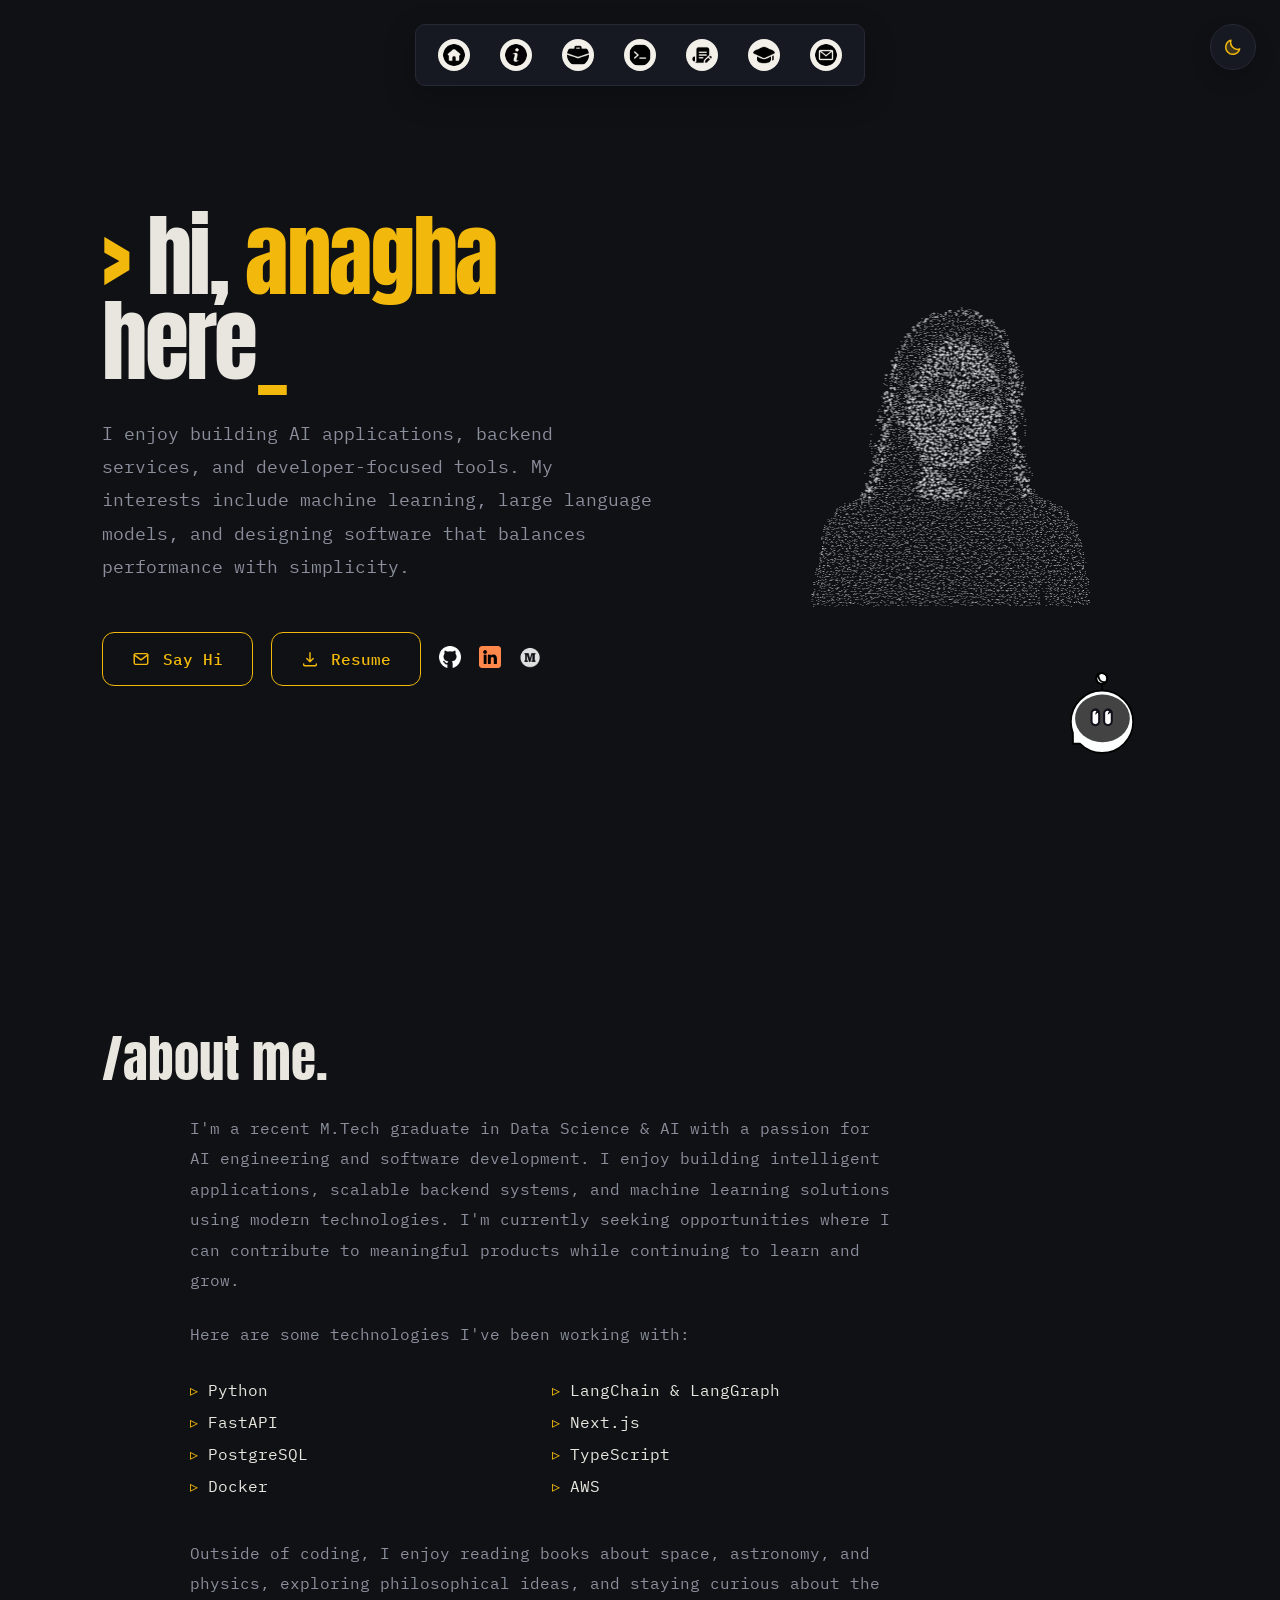
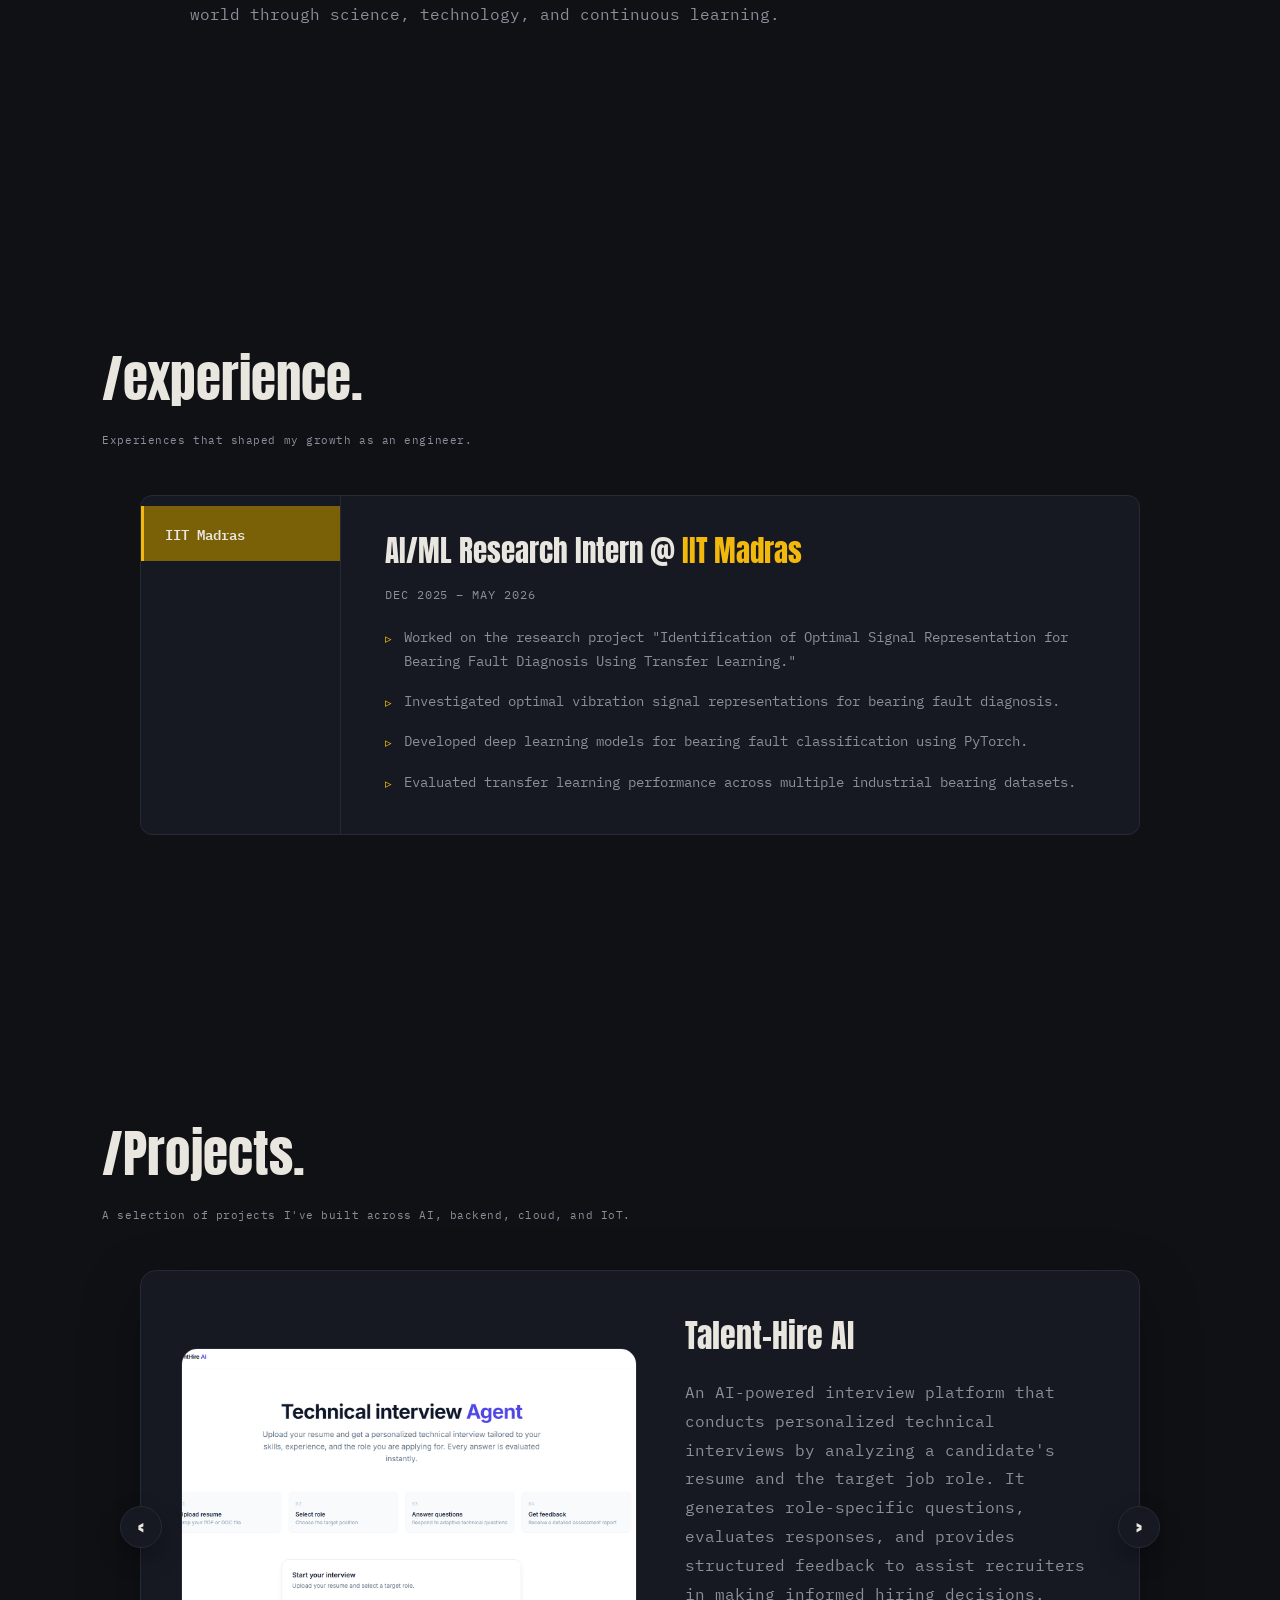
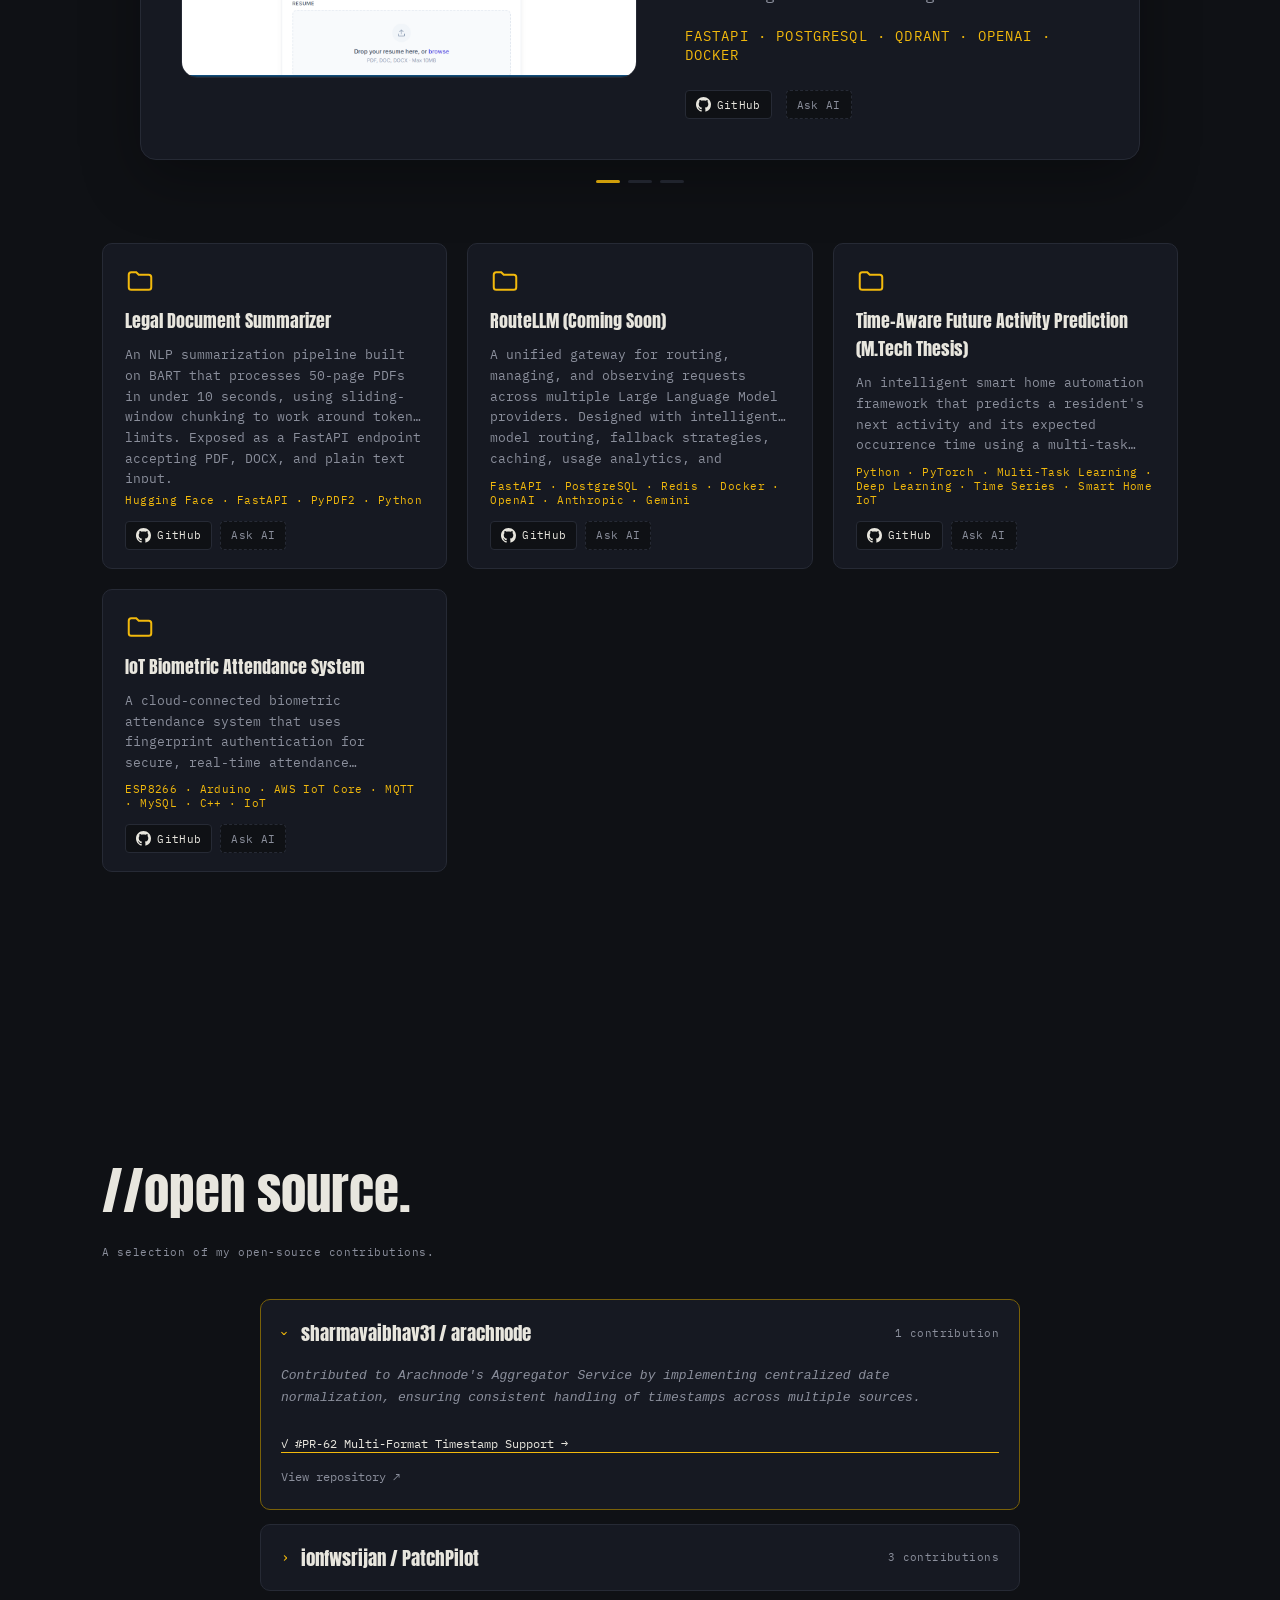
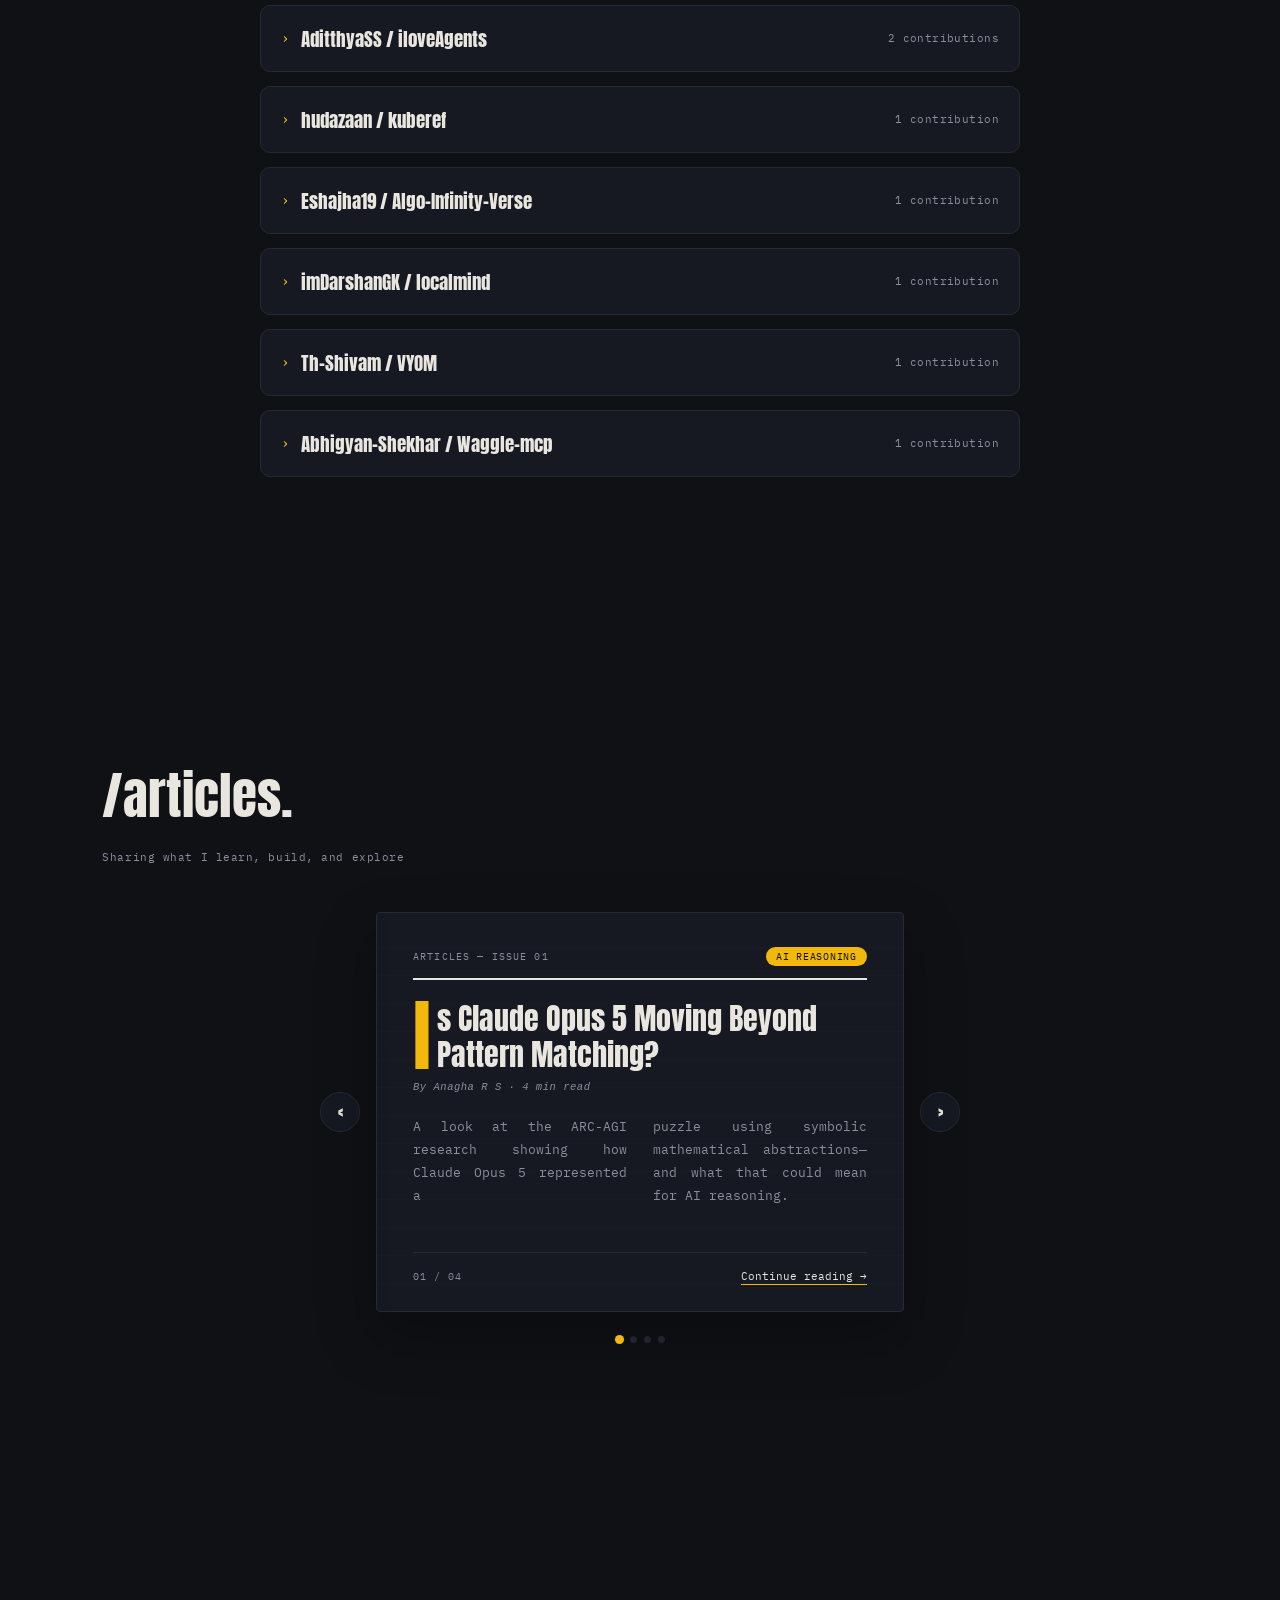
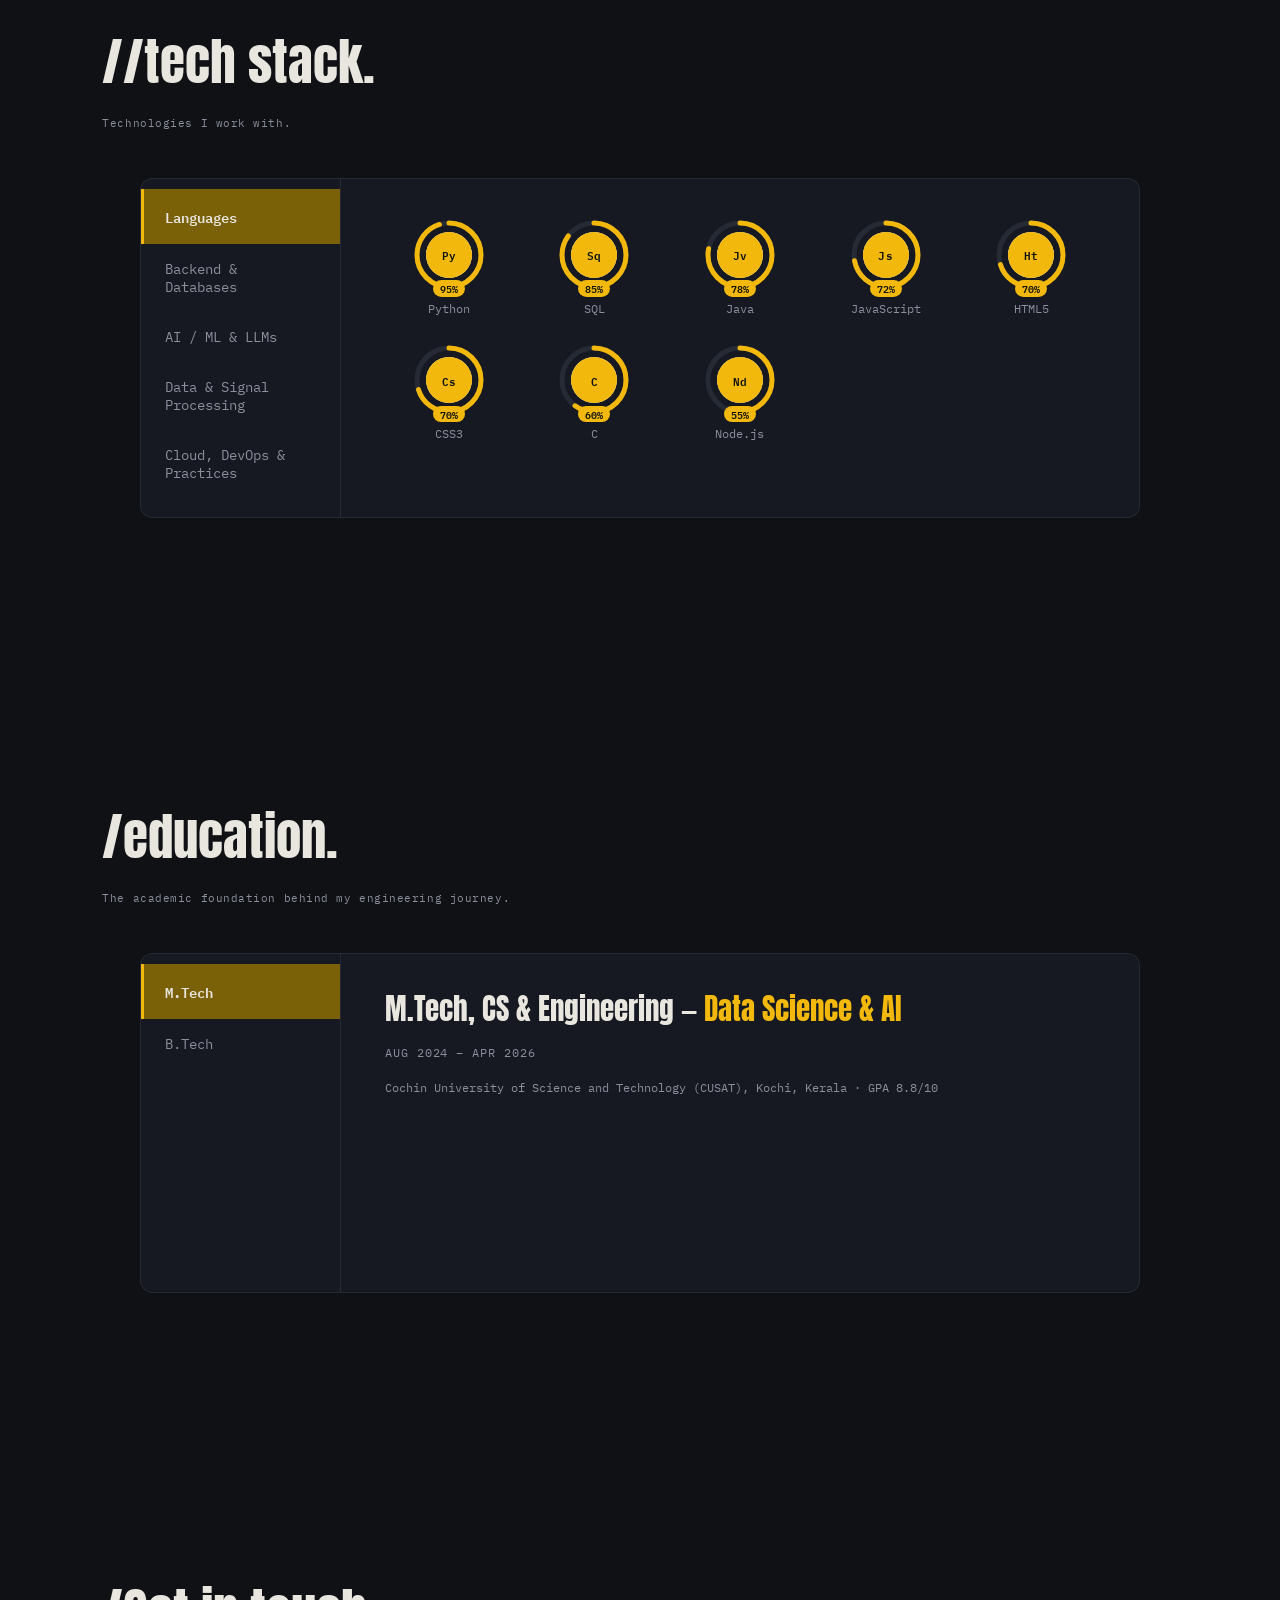
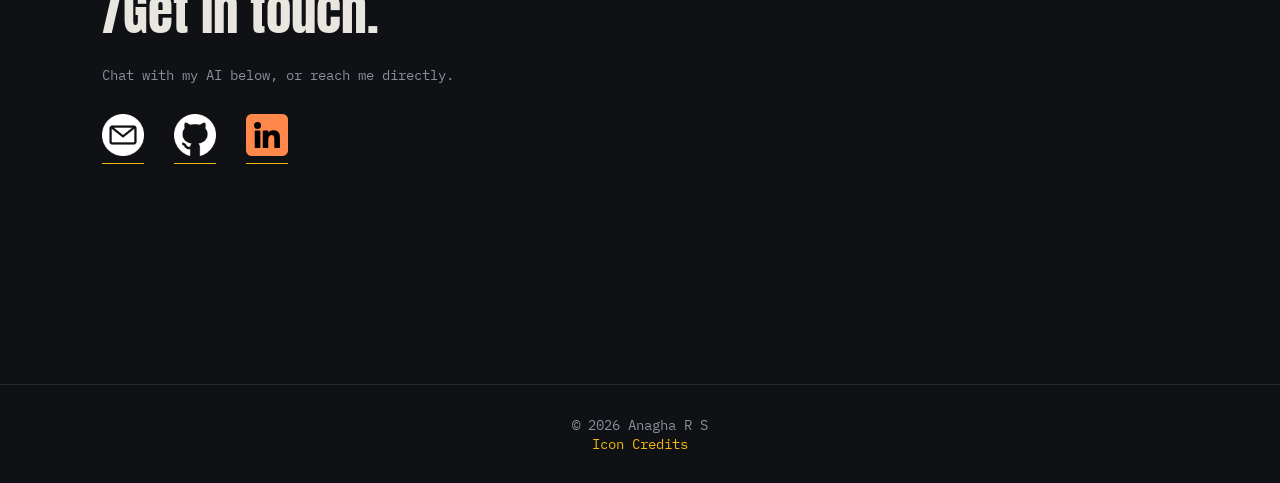
==== commit 974386fa: "updated" ====
--- a/index.html
+++ b/index.html
@@ -10,10 +10,6 @@
 </head>
 <body>
 
-<!-- custom dynamic cursor (desktop / fine-pointer devices only, see script.js) -->
-<div class="cursor-dot" id="cursorDot"></div>
-<div class="cursor-ring" id="cursorRing"></div>
-
 <!-- side nav -->
 <nav class="side-nav" id="sideNav">
   <div class="nav-trigger"></div>
@@ -22,8 +18,8 @@
     <li><a href="#work" data-label="Work">02</a></li>
     <li><a href="#oss" data-label="Open Source">03</a></li>
     <li><a href="#articles" data-label="Articles">04</a></li>
-    <li><a href="#stack" data-label="Stack">04</a></li>
-    <li><a href="#contact" data-label="Contact">05</a></li>
+    <li><a href="#stack" data-label="Stack">05</a></li>
+    <li><a href="#contact" data-label="Contact">06</a></li>
   </ul>
 </nav>
 
@@ -35,19 +31,18 @@
   <a href="#about" class="top-nav-item">
     <img src="assets/icons/information-button.png" alt="About" />
   </a>
-    <a href="#experience" class="top-nav-item">
+  <a href="#experience" class="top-nav-item">
     <img src="assets/icons/suitcase.png" alt="Experience" />
   </a>
   <a href="#work" class="top-nav-item">
     <img src="assets/icons/terminal.png" alt="Works" />
   </a>
-    <a href="#articles" class="top-nav-item">
+  <a href="#articles" class="top-nav-item">
     <img src="assets/icons/copywriting.png" alt="medium" />
   </a>
   <a href="#education" class="top-nav-item">
     <img src="assets/icons/graduation.png" alt="Education" />
   </a>
-
   <a href="#contact" class="top-nav-item">
     <img src="assets/icons/email.png" alt="Contact" />
   </a>
@@ -78,49 +73,36 @@
         </h1>
         <p class="hero-sub">I enjoy building AI applications, backend services,
            and developer-focused tools. My interests include machine learning,
-            large language models, and designing software that balances performance with simplicity.</p>
-
-<div class="hero-actions">
-
-    <a href="mailto:anaghars11165@gmail.com" class="hero-cta">
-        <!-- Mail SVG -->
-        <svg viewBox="0 0 20 20" fill="none">
-            <path d="M2.5 5.5L10 11L17.5 5.5" stroke="currentColor" stroke-width="1.6" stroke-linecap="round" stroke-linejoin="round"/>
-            <rect x="2.5" y="4" width="15" height="12" rx="1.5" stroke="currentColor" stroke-width="1.6"/>
-        </svg>
-        Say Hi
-    </a>
-
-    <a href="https://github.com/anahaaaa"
-       class="hero-icon"
-       target="_blank"
-       aria-label="GitHub">
-
-        <img src="assets/icons/github.png" alt="GitHub">
-
-    </a>
-
-    <a href="https://linkedin.com/in/YOUR-LINKEDIN"
-       class="hero-icon"
-       target="_blank"
-       aria-label="LinkedIn">
-
-        <img src="assets/icons/linkedin.png" alt="LinkedIn">
-
-    </a>
-
-    <a href="https://medium.com/@YOUR_MEDIUM"
-       class="hero-icon"
-       target="_blank"
-       aria-label="Medium">
-
-        <img src="assets/icons/article.png" alt="Medium">
-
-    </a>
-
-</div>
-
-        
+           large language models, and designing software that balances performance with simplicity.</p>
+
+        <div class="hero-actions">
+          <a href="mailto:anaghars11165@gmail.com" class="hero-cta">
+            <svg viewBox="0 0 20 20" fill="none">
+              <path d="M2.5 5.5L10 11L17.5 5.5" stroke="currentColor" stroke-width="1.6" stroke-linecap="round" stroke-linejoin="round"/>
+              <rect x="2.5" y="4" width="15" height="12" rx="1.5" stroke="currentColor" stroke-width="1.6"/>
+            </svg>
+            Say Hi
+            <a href="assets/resume/AnaghaRS.pdf" download class="hero-cta">
+  <svg viewBox="0 0 20 20" fill="none">
+    <path d="M10 3V13M10 13L6.5 9.5M10 13L13.5 9.5" stroke="currentColor" stroke-width="1.6" stroke-linecap="round" stroke-linejoin="round"/>
+    <path d="M3 15.5V16.5C3 17.05 3.45 17.5 4 17.5H16C16.55 17.5 17 17.05 17 16.5V15.5" stroke="currentColor" stroke-width="1.6" stroke-linecap="round"/>
+  </svg>
+  Resume
+</a>
+          </a>
+
+          <a href="https://github.com/anahaaaa" class="hero-icon" target="_blank" aria-label="GitHub">
+            <img src="assets/icons/github.png" alt="GitHub">
+          </a>
+
+          <a href="https://www.linkedin.com/in/anagha-r-285872370/" class="hero-icon" target="_blank" aria-label="LinkedIn">
+            <img src="assets/icons/linkedin.png" alt="LinkedIn">
+          </a>
+
+          <a href="https://medium.com/@oneone11165" class="hero-icon" target="_blank" aria-label="Medium">
+            <img src="assets/icons/article.png" alt="Medium">
+          </a>
+        </div>
       </div>
 
       <div class="hero-portrait">
@@ -130,50 +112,45 @@
   </section>
 
   <!-- ABOUT -->
-<section id="about" class="about">
+  <section id="about" class="about">
     <h2 class="section-title">/about me.</h2>
 
     <div class="about-content">
-
-        <div class="about-description">
-            <p>
-                  I'm a recent M.Tech graduate in Data Science &amp; AI with a passion for AI engineering and software development. I enjoy building intelligent applications, scalable backend systems, and machine learning solutions using modern technologies. I'm currently seeking opportunities where I can contribute to meaningful products while continuing to learn and grow.
-</p>
-            </p>
-
-            <p class="about-intro">
-                Here are some technologies I've been working with:
-            </p>
-
-            <div class="tech-grid">
-                <ul>
-                    <li>Python</li>
-                    <li>FastAPI</li>
-                    <li>PostgreSQL</li>
-                    <li>Docker</li>
-                </ul>
-
-                <ul>
-                    <li>LangChain &amp; LangGraph</li>
-                    <li>Next.js</li>
-                    <li>TypeScript</li>
-                    <li>AWS</li>
-                </ul>
-            </div>
-
-            <p>
-                Outside of coding, I enjoy reading books about space,
-                 astronomy, and physics, exploring philosophical ideas,
-                  and staying curious about the world through science, technology,
-                   and continuous learning.
-            </p>
+      <div class="about-description">
+        <p>
+          I'm a recent M.Tech graduate in Data Science &amp; AI with a passion for AI engineering and software development. I enjoy building intelligent applications, scalable backend systems, and machine learning solutions using modern technologies. I'm currently seeking opportunities where I can contribute to meaningful products while continuing to learn and grow.
+        </p>
+
+        <p class="about-intro">Here are some technologies I've been working with:</p>
+
+        <div class="tech-grid">
+          <ul>
+            <li>Python</li>
+            <li>FastAPI</li>
+            <li>PostgreSQL</li>
+            <li>Docker</li>
+          </ul>
+          <ul>
+            <li>LangChain &amp; LangGraph</li>
+            <li>Next.js</li>
+            <li>TypeScript</li>
+            <li>AWS</li>
+          </ul>
         </div>
 
-    </div>
-</section>
+        <p>
+          Outside of coding, I enjoy reading books about space, astronomy, and physics,
+          exploring philosophical ideas, and staying curious about the world through
+          science, technology, and continuous learning.
+        </p>
+      </div>
+    </div>
+  </section>
+
   <!-- EXPERIENCE -->
   <section id="experience" class="experience">
     <h2 class="section-title">/experience.</h2>
+    <p class="work-hint">Experiences that shaped my growth as an engineer.</p>
 
     <div class="tab-panel" id="expPanel">
       <div class="tab-list" id="expTabList"></div>
@@ -181,11 +158,10 @@
     </div>
   </section>
 
-
   <!-- WORK -->
   <section id="work" class="work">
     <h2 class="section-title">/Projects.</h2>
-    
+    <p class="work-hint">A selection of projects I've built across AI, backend, cloud, and IoT.</p>
 
     <!-- Featured carousel: projects that HAVE a screenshot/video -->
     <div class="feature-outer" id="featureOuter">
@@ -199,157 +175,48 @@
     <div class="proj-grid" id="projGrid"></div>
   </section>
 
-  <!-- OSS / TERMINAL COMMIT LOG -->
+  <!-- OSS / DIFF VIEWER -->
   <section id="oss" class="oss">
     <h2 class="section-title">//open source.</h2>
-    <p class="oss-hint">click a line to expand it</p>
-
-    <div class="log-terminal" id="logTerminal">
-      <div class="log-titlebar">
-        <span class="log-dot red"></span>
-        <span class="log-dot yellow"></span>
-        <span class="log-dot green"></span>
-        <span class="log-titlebar-label">anagha@oss — git log --oneline</span>
-      </div>
-
-      <div class="log-list" id="logList">
-
-        <div class="log-row" data-i="0">
-          <div class="log-row-main">
-            <span class="log-caret">›</span>
-            <span class="log-hash">a3f9c2e</span>
-            <span class="log-dotstatus merged" title="merged"></span>
-            <span class="log-repo">PatchPilot</span>
-            <span class="log-oneline">REST APIs + ML severity ranking for scan findings</span>
-          </div>
-          <div class="log-row-body">
-            <p>Developed REST APIs for findings retrieval and verification, and built a
-            machine-learning-based severity ranking pipeline that's now integrated into
-            production scan workflows.</p>
-            <div class="log-meta">
-              <span class="log-tech">Python</span>
-              <span class="log-tech">REST APIs</span>
-              <span class="log-tech">Machine Learning</span>
-              <a href="#" target="_blank" rel="noopener" class="log-link">view →</a>
-            </div>
-          </div>
-        </div>
-
-        <div class="log-row" data-i="1">
-          <div class="log-row-main">
-            <span class="log-caret">›</span>
-            <span class="log-hash">d81e04b</span>
-            <span class="log-dotstatus merged" title="merged"></span>
-            <span class="log-repo">localmind</span>
-            <span class="log-oneline">session cloning API endpoint</span>
-          </div>
-          <div class="log-row-body">
-            <p>Added a session cloning API endpoint for duplicating chat sessions while
-            preserving the full conversation history — used when a user wants to branch a
-            conversation without losing prior context.</p>
-            <div class="log-meta">
-              <span class="log-tech">Python</span>
-              <span class="log-tech">REST APIs</span>
-              <a href="#" target="_blank" rel="noopener" class="log-link">view →</a>
-            </div>
-          </div>
-        </div>
-
-        <div class="log-row" data-i="2">
-          <div class="log-row-main">
-            <span class="log-caret">›</span>
-            <span class="log-hash">7c2a91f</span>
-            <span class="log-dotstatus merged" title="merged"></span>
-            <span class="log-repo">Algo-Infinity-Verse</span>
-            <span class="log-oneline">interactive recursion learning page</span>
-          </div>
-          <div class="log-row-body">
-            <p>Built an interactive recursion learning page with visualizations, code examples,
-            and practice exercises, using plain HTML, CSS, and JavaScript so it stays fast and
-            dependency-free.</p>
-            <div class="log-meta">
-              <span class="log-tech">HTML</span>
-              <span class="log-tech">CSS</span>
-              <span class="log-tech">JavaScript</span>
-              <a href="#" target="_blank" rel="noopener" class="log-link">view →</a>
-            </div>
-          </div>
-        </div>
-
-        <div class="log-row" data-i="3">
-          <div class="log-row-main">
-            <span class="log-caret">›</span>
-            <span class="log-hash">f60b3d2</span>
-            <span class="log-dotstatus merged" title="merged"></span>
-            <span class="log-repo">Wagle MCP</span>
-            <span class="log-oneline">pytest coverage for CLI workflows</span>
-          </div>
-          <div class="log-row-body">
-            <p>Developed Pytest-based test cases for CLI workflows, improving reliability and
-            validation of MCP command execution across the tool's supported commands.</p>
-            <div class="log-meta">
-              <span class="log-tech">Python</span>
-              <span class="log-tech">Pytest</span>
-              <span class="log-tech">CLI</span>
-              <a href="#" target="_blank" rel="noopener" class="log-link">view →</a>
-            </div>
-          </div>
-        </div>
-
-      </div>
-
-      <div class="log-cursor-line"><span class="prompt-symbol">&gt;</span><span class="log-cursor"></span></div>
-    </div>
+    <p class="oss-hint">A selection of my open-source contributions.</p>
+    <div class="diff-list" id="diffList"></div>
   </section>
 
   <!-- ARTICLES -->
-<section id="articles" class="articles">
-  <h2 class="section-title">/articles.</h2>
-  <p class="work-hint">drag a card aside to flip through the stack · or use the arrows</p>
-
-  <div class="deck-wrap">
-    <div class="deck" id="articleDeck"></div>
-    <div class="deck-controls">
-      <button class="deck-arrow" id="deckPrev" aria-label="Previous article">‹</button>
-      <div class="deck-dots" id="deckDots"></div>
-      <button class="deck-arrow" id="deckNext" aria-label="Next article">›</button>
-    </div>
-  </div>
-</section>
+  <section id="articles" class="articles">
+    <h2 class="section-title">/articles.</h2>
+    <p class="work-hint">Sharing what I learn, build, and explore</p>
+
+    <div class="paper-wrap" id="paperWrap">
+      <button class="paper-arrow prev" id="paperPrev" aria-label="Previous article">‹</button>
+      <div class="paper-stage" id="paperStage"></div>
+      <button class="paper-arrow next" id="paperNext" aria-label="Next article">›</button>
+    </div>
+
+    <div class="paper-dots" id="paperDots"></div>
+  </section>
 
   <!-- STACK -->
   <section id="stack" class="stack">
     <h2 class="section-title">//tech stack.</h2>
-    <p class="work-hint">pick a domain to see the toolkit, ranked by how much I reach for it</p>
-
-    <div class="stack-panel">
-
-      
-  <div class="stack-tabs" id="stackTabs" role="tablist">
-        
-          
-          
-         
-        
-        <ul class="stack-dropdown-list" id="stackDropdownList" role="listbox" tabindex="-1"></ul>
-      </div>
-
-      <div class="stack-grid" id="stackGrid"></div>
-
+    <p class="work-hint">Technologies I work with.</p>
+
+    <div class="tab-panel" id="stackPanel">
+      <div class="tab-list" id="stackTabList"></div>
+      <div class="tab-detail" id="stackDetail"></div>
     </div>
   </section>
 
   <!-- EDUCATION -->
   <section id="education" class="education">
     <h2 class="section-title">/education.</h2>
+    <p class="work-hint">The academic foundation behind my engineering journey.</p>
 
     <div class="tab-panel" id="eduPanel">
       <div class="tab-list" id="eduTabList"></div>
       <div class="tab-detail" id="eduDetail"></div>
     </div>
   </section>
-
-
 
   <!-- CONTACT -->
   <section id="contact" class="contact">
@@ -376,8 +243,8 @@
   <div class="bot-header">
     <div class="bot-header-id">
       <span class="bot-avatar">
-    <img src="assets/icons/avatar.png" alt="Avatar">
-</span>
+        <img src="assets/icons/avatar.png" alt="Avatar">
+      </span>
       <div class="bot-header-text">
         <span class="bot-title">Anagha's AI</span>
         <span class="bot-status"><i></i>online</span>
@@ -390,7 +257,6 @@
   </div>
 
   <div class="bot-output" id="botOutput"></div>
-
   <div class="bot-chips" id="botChips"></div>
 
   <div class="bot-input-line">
@@ -404,9 +270,11 @@
 </div>
 
 <script src="script.js"></script>
+
+<footer class="site-footer">
+  <p>© 2026 Anagha R S</p>
+  <p><a href="credits.html">Icon Credits</a></p>
+</footer>
+
 </body>
-<footer class="site-footer">
-    <p>© 2026 Anagha R S</p>
-    <p><a href="credits.html">Icon Credits</a></p>
-</footer>
 </html>
--- a/style.css
+++ b/style.css
@@ -22,14 +22,20 @@
 
 * { margin: 0; padding: 0; box-sizing: border-box; }
 
-html { scroll-behavior: smooth; }
+html { scroll-behavior: smooth; overflow-x: hidden; }
 
 body {
   background: var(--bg);
   color: var(--ink);
   font-family: var(--mono);
   overflow-x: hidden;
+  max-width: 100vw;
   transition: background 0.4s ease, color 0.4s ease;
+  cursor: url('assets/icons/cursor1.png') 4 4, auto;
+}
+
+body a, body button, body .card-link {
+  cursor: url('assets/icons/cursor1.png') 4 4, auto;
 }
 
 main { position: relative; z-index: 1; }
@@ -89,10 +95,11 @@
 /* ---------- TOP CENTER ICON NAV ---------- */
 .top-nav {
   position: fixed;
-  top: 24px;
+  top: calc(24px + env(safe-area-inset-top));
   left: 50%;
-  transform: translateX(-50%);
-  z-index: 55;
+  transform: translateX(-50%) translateZ(0);
+  will-change: transform;
+  z-index: 90;
   display: flex;
   gap: 6px;
   background: var(--bg-elevated);
@@ -100,7 +107,12 @@
   border-radius: 10px;
   padding: 8px 10px;
   box-shadow: 0 10px 30px rgba(0,0,0,0.25);
-}
+  max-width: calc(100vw - 24px);
+  overflow-x: auto;
+  -webkit-overflow-scrolling: touch;
+  scrollbar-width: none;
+}
+.top-nav::-webkit-scrollbar { display: none; }
 
 .top-nav-item {
   display: flex;
@@ -140,361 +152,198 @@
 .top-nav-item:hover span { color: var(--accent); }
 
 @media (max-width: 700px) {
-  .bot-launcher-wrap {
-    bottom: max(20px, env(safe-area-inset-bottom));
-    right: 20px;
-  }
-  .bot-terminal {
-    bottom: max(20px, env(safe-area-inset-bottom));
-    right: 12px;
-    width: 92vw;
-  }
+  .top-nav { gap: 0; padding: 6px 6px; }
+  .top-nav-item { padding: 5px 7px; }
+  .top-nav-item span { display: none; }
+}
+
+/* ---------- THEME TOGGLE ---------- */
+#themeToggle {
+  position: fixed;
+  top: 24px; right: 24px;
+  z-index: 70;
+  width: 46px; height: 46px;
+  border-radius: 50%;
+  border: 1px solid var(--line);
+  background: var(--bg-elevated);
+  cursor: pointer;
+  padding: 0;
+  display: flex;
+  align-items: center;
+  justify-content: center;
+  box-shadow: 0 8px 20px rgba(0,0,0,0.18);
+  transition: border-color 0.25s ease, transform 0.2s ease, box-shadow 0.25s ease, background 0.3s ease;
+}
+#themeToggle:hover {
+  border-color: var(--accent);
+  transform: translateY(-2px);
+  box-shadow: 0 12px 26px rgba(0,0,0,0.24);
+}
+#themeToggle:active { transform: translateY(0) scale(0.92); }
+
+.theme-track {
+  position: relative;
+  display: flex;
+  align-items: center;
+  justify-content: center;
+  width: 100%;
+  height: 100%;
+}
+
+.theme-icon {
+  position: absolute;
+  top: 50%; left: 50%;
+  width: 20px; height: 20px;
+  color: var(--accent);
+  transition: opacity 0.3s ease, transform 0.45s cubic-bezier(.34,1.56,.64,1);
+}
+
+.icon-moon {
+  transform: translate(-50%, -50%) rotate(0deg) scale(1);
+  opacity: 1;
+}
+.icon-sun {
+  transform: translate(-50%, -50%) rotate(-70deg) scale(0.4);
+  opacity: 0;
+}
+
+[data-theme="light"] .icon-moon {
+  transform: translate(-50%, -50%) rotate(70deg) scale(0.4);
+  opacity: 0;
+}
+[data-theme="light"] .icon-sun {
+  transform: translate(-50%, -50%) rotate(0deg) scale(1);
+  opacity: 1;
+}
+
+.icon-moon path { fill: var(--accent); fill-opacity: 0.18; }
+
+@media (max-width: 700px) {
   #themeToggle {
+    width: 42px; height: 42px;
     top: auto;
     right: auto;
     bottom: max(20px, env(safe-area-inset-bottom));
     left: 16px;
   }
-}
-
-@media (max-width: 700px) {
-  .top-nav { gap: 0; padding: 6px 6px; }
-  .top-nav-item { padding: 5px 7px; }
-  .top-nav-item span { display: none; }
-}
-
-/* ---------- THEME TOGGLE ---------- */
-/* ---------- THEME TOGGLE ---------- */
-#themeToggle {
-  position: fixed;
-  top: 24px; right: 24px;
-  z-index: 50;
-  width: 46px; height: 26px;
-  border-radius: 20px;
-  border: 1px solid var(--line);
-  background: var(--bg-elevated);
-  cursor: pointer;
-  padding: 2px;
-  transition: border-color 0.3s ease;
-}
-#themeToggle:hover { border-color: var(--accent-dim); }
-
-.theme-track {
+  .theme-icon { width: 18px; height: 18px; }
+}
+
+@media (prefers-reduced-motion: reduce) {
+  .theme-icon { transition: opacity 0.2s ease; }
+}
+
+/* ---------- HERO ---------- */
+.hero {
   position: relative;
-  display: block;
-  width: 100%; height: 100%;
-}
-
-.theme-track::before {
-  content: '';
-  position: absolute;
-  top: 1px; left: 1px;
-  width: 20px; height: 20px;
-  border-radius: 50%;
-  background: var(--accent);
-  transition: transform 0.35s cubic-bezier(.4,0,.2,1);
-  z-index: 0;
-}
-[data-theme="light"] .theme-track::before { transform: translateX(20px); }
-
-.theme-icon {
-  position: absolute;
-  top: 50%; left: 50%;
-  width: 13px; height: 13px;
-  z-index: 1;
-  transition: opacity 0.3s ease, transform 0.35s cubic-bezier(.4,0,.2,1);
-}
-
-/* moon sits on the knob in dark mode (knob at left) */
-.icon-moon {
-  transform: translate(-50%, -50%);
-  color: var(--bg);
-  opacity: 1;
-}
-/* sun sits on the knob in light mode (knob at right) */
-.icon-sun {
-  transform: translate(calc(-50% + 20px), -50%) rotate(-90deg);
-  color: var(--bg);
-  opacity: 0;
-}
-
-[data-theme="light"] .icon-moon {
-  transform: translate(-50%, -50%) rotate(90deg);
-  opacity: 0;
-}
-[data-theme="light"] .icon-sun {
-  transform: translate(calc(-50% + 20px), -50%) rotate(0deg);
-  opacity: 1;
-}
-
-@media (prefers-reduced-motion: reduce) {
-  .theme-track::before, .theme-icon { transition: none; }
-}
-/* ---------- HERO ---------- */
-.hero{
-    position:relative;
-    width:100%;
-    min-height:100vh;
-    overflow:hidden;
-    background:var(--bg);
-
-    display:flex;
-    align-items:center;
-
-    padding:0 8vw;
-}
-
-.hero-inner{
-    width:100%;
-    max-width:1280px;
-    margin:0 auto;
-
-    display:flex;
-    align-items:center;
-    justify-content:space-between;
-
-    gap:48px;
-}
-
-.hero-text{
-    position:relative;
-    z-index:2;
-
-    flex:1 1 580px;
-    max-width:620px;
-}
-
-.hero-name{
-    color:var(--accent);
-    font-weight:400;
-}
-
-.hero-prompt,
-.hero-blink{
-    color:var(--accent);
-}
+  width: 100%;
+  min-height: 100vh;
+  overflow: hidden;
+  background: var(--bg);
+  display: flex;
+  align-items: center;
+  padding: 0 8vw;
+}
+
+.hero-inner {
+  width: 100%;
+  max-width: 1280px;
+  margin: 0 auto;
+  display: flex;
+  align-items: center;
+  justify-content: space-between;
+  gap: 48px;
+}
+
+.hero-text {
+  position: relative;
+  z-index: 2;
+  flex: 1 1 580px;
+  max-width: 620px;
+}
+
+.hero-name { color: var(--accent); font-weight: 400; }
+.hero-prompt, .hero-blink { color: var(--accent); }
 
 .hero-portrait {
   position: relative;
   z-index: 1;
   flex: 1 1 45%;
   max-width: 640px;
-  height: 70vh;
+  overflow: hidden;
+  height: 70dvh;
   min-height: 420px;
 }
 
-#asciiCanvas {
-  display: block;
-  width: 100%;
-  height: 100%;
-}
-
-.hero-eyebrow {
-  font-size: 12px;
-  letter-spacing: 0.2em;
-  text-transform: uppercase;
+#asciiCanvas { display: block; width: 100%; height: 100%; }
+
+.hero-title .accent { color: var(--accent); }
+
+.hero-title {
+  font-family: var(--display);
+  font-weight: 400;
+  font-size: clamp(3.2rem, 7vw, 5.6rem);
+  line-height: .95;
+  letter-spacing: -.03em;
+  color: var(--ink);
+}
+
+.hero-sub {
+  margin-top: 2rem;
+  max-width: 580px;
+  font-size: 1.10rem;
+  line-height: 1.9;
   color: var(--ink-dim);
-  margin-bottom: 24px;
-}
-
-.hero-title .accent { color: var(--accent); }
-
-.hero-tags {
-  display: flex;
-  gap: 10px;
+}
+
+.hero-actions {
+  display: flex;
+  align-items: center;
+  gap: 18px;
+  margin-top: 3rem;
   flex-wrap: wrap;
-  margin-top: 32px;
-}
-
-.hero-tags span {
-  font-size: 11px;
-  letter-spacing: 0.08em;
-  padding: 6px 12px;
-  border: 1px solid var(--line);
-  color: var(--ink-dim);
-}
-
-/* ---------- Heading ---------- */
-
-.hero-title{
-    font-family: var(--display);
-    font-weight:400;
-    font-size:clamp(3.2rem,7vw,5.6rem);
-    line-height:.95;
-    letter-spacing:-.03em;
-
-    color:var(--ink);
-}
-
-/* ---------- Description ---------- */
-
-.hero-sub{
-    margin-top:2rem;
-    max-width:580px;
-    font-size:1.10rem;
-    line-height:1.9;
-
-    color:var(--ink-dim);
-}
-
-/* ---------- Buttons ---------- */
-
-.hero-actions{
-    display:flex;
-    align-items:center;
-    gap:18px;
-
-    margin-top:3rem;
-
-    flex-wrap:wrap;
-}
-
-/* Mail Button */
-
-.hero-cta{
-    display:flex;
-    align-items:center;
-    gap:.8rem;
-
-    padding:1rem 1.8rem;
-
-    border:1px solid var(--accent);
-    border-radius:12px;
-
-    color:var(--accent);
-    background:transparent;
-
-    text-decoration:none;
-    font-weight:500;
-
-    transition:
-        background .25s,
-        color .25s,
-        transform .25s,
-        border-color .25s;
-}
-
-.hero-cta svg{
-    width:18px;
-    height:18px;
-}
-
-.hero-cta:hover{
-    background:var(--accent);
-    color:var(--bg);
-
-    transform:translateY(-2px);
-}
-
-/* ---------- Social Icons ---------- */
-
-.hero-icon img{
-    width:22px;
-    height:22px;
-    object-fit:contain;
-    transition:transform .25s;
-}
-[data-theme="dark"] .hero-icon img{
-    filter:invert(1);
-}
-
-
-.hero-icon:hover{
-    color:var(--accent);
-    border-color:var(--accent);
-
-
-    transform:translateY(-3px);
-}
-
-/* ---------- Responsive ---------- */
-
-@media (max-width:900px){
-
-    .hero{
-        padding:110px 24px 60px;
-    }
-
-    .hero-inner{
-        flex-direction:column;
-        text-align:center;
-        gap:48px;
-    }
-
-    .hero-text{
-        max-width:100%;
-        order:2;
-    }
-
-    .hero-title{
-        font-size:clamp(2.8rem,12vw,4.4rem);
-    }
-
-    .hero-sub{
-        max-width:100%;
-        margin-inline:auto;
-        font-size:1rem;
-    }
-
-    .hero-actions{
-        justify-content:center;
-    }
-
-}
-
-.scroll-cue {
-  margin-top: 60px;
-  color: var(--ink-dim);
+}
+
+.hero-cta {
+  display: flex;
+  align-items: center;
+  gap: .8rem;
+  padding: 1rem 1.8rem;
+  border: 1px solid var(--accent);
+  border-radius: 12px;
+  color: var(--accent);
+  background: transparent;
   text-decoration: none;
-  font-size: 11px;
-  letter-spacing: 0.15em;
-  display: flex;
-  align-items: center;
-  gap: 8px;
-  width: fit-content;
-}
-.scroll-cue span { animation: bob 1.8s infinite; }
-@keyframes bob { 0%,100%{transform:translateY(0)} 50%{transform:translateY(4px)} }
-
-/* Tablet: portrait shrinks, text keeps priority */
+  font-weight: 500;
+  transition: background .25s, color .25s, transform .25s, border-color .25s;
+}
+.hero-cta svg { width: 18px; height: 18px; }
+.hero-cta:hover { background: var(--accent); color: var(--bg); transform: translateY(-2px); }
+
+.hero-icon img { width: 22px; height: 22px; object-fit: contain; transition: transform .25s; }
+[data-theme="dark"] .hero-icon img { filter: invert(1); }
+.hero-icon:hover { color: var(--accent); border-color: var(--accent); transform: translateY(-3px); }
+
 @media (max-width: 1100px) {
-  .hero-portrait { flex-basis: 38%; height: 60vh; min-height: 360px; }
-}
-
-/* Below this, stack: portrait on top, text underneath */
+  .hero-portrait { flex-basis: 38%; height: 60dvh; min-height: 360px; }
+}
+
 @media (max-width: 900px) {
-  .hero {
-    min-height: auto;
-    padding: 110px 6vw 50px;
+  .hero { min-height: auto; padding: 110px 6vw 50px; }
+  .hero-inner { flex-direction: column; align-items: stretch; gap: 20px; text-align: center; }
+  .hero-portrait {
+    order: 1; width: 100%; max-width: 100%;
+    height: 38dvh; min-height: 240px;
   }
-  .hero-inner {
-    flex-direction: column;
-    align-items: stretch;
-    gap: 20px;
-  }
-  .hero-portrait {
-    order: 1;
-    width: 100%;
-    max-width: 100%;
-    height: 38vh;
-    min-height: 240px;
-  }
-  .hero-text {
-    order: 2;
-    max-width: 100%;
-    text-align: left;
-  }
+  .hero-text { order: 2; max-width: 100%; text-align: left; }
   .hero-title { font-size: clamp(2.2rem, 11vw, 4rem); }
-  .hero-eyebrow { font-size: 10.5px; margin-bottom: 16px; }
-  .hero-sub { font-size: 13px; margin-top: 18px; }
-  .hero-tags { margin-top: 20px; }
-  .hero-tags span { font-size: 10px; padding: 5px 10px; }
-  .scroll-cue { margin-top: 32px; }
+  .hero-sub { font-size: 13px; margin-top: 18px; max-width: 100%; margin-inline: auto; }
+  .hero-actions { justify-content: center; }
 }
 
 @media (max-width: 480px) {
   .hero { padding: 96px 6vw 40px; }
-  .hero-portrait { height: 30vh; min-height: 200px; }
+  .hero-portrait { height: 30dvh; min-height: 200px; }
   .hero-title { font-size: clamp(1.9rem, 12vw, 3rem); }
   .hero-sub { max-width: 100%; font-size: 12.5px; }
 }
@@ -531,334 +380,107 @@
   margin: 0 auto 60px;
 }
 
-.feature-card{
-    min-height:420px;
-    padding:40px;
-
-    background:var(--bg-elevated);
-
-    border:1px solid var(--line);
-    border-radius:18px;
-
-    display:flex;
-    align-items:center;
-}
-.feature-layout{
-    width:100%;
-
-    display:grid;
-    grid-template-columns:1.1fr 1fr;
-
-    gap:48px;
-
-    align-items:center;
-}
-.feature-left{
-    width:100%;
-}
-
-.feature-left img,
-.feature-left video{
-    width:100%;
-    height:320px;
-
-    object-fit:cover;
-
-    border-radius:14px;
-
-    border:1px solid var(--line);
-}
-.feature-right{
-    display:flex;
-    flex-direction:column;
-    align-items:flex-start;
-
-    gap:18px;
-}
-
-.feature-card-title{
-    font-size:2rem;
-    margin:0;
-}
-
-.feature-card-desc{
-    line-height:1.8;
-    color:var(--ink-dim);
-}
-
-.feature-card-tech{
-    color:var(--accent);
-
-    font-size:.9rem;
-    text-transform:uppercase;
-
-    letter-spacing:.08em;
-}
-
-.feature-card-links{
-    display:flex;
-    gap:14px;
-    margin-top:10px;
-}
-.feature-layout{
-
-    width:100%;
-
-    display:grid;
-
-    grid-template-columns:1.1fr 1fr;
-
-    gap:48px;
-
-    align-items:center;
-
-}
-.feature-left{
-    width:100%;
-}
-
-.feature-image{
-
-    position:relative;
-
-    overflow:hidden;
-
-    border-radius:16px;
-
-    cursor:pointer;
-
-}
-.feature-image img,
-.feature-image video{
-
-    width:100%;
-    height:330px;
-
-    object-fit:cover;
-
-    border-radius:16px;
-
-    border:1px solid var(--line);
-
-    transition:
-        transform .45s ease,
-        filter .45s ease;
-
-}
-.feature-image::after{
-
-    content:"";
-
-    position:absolute;
-    inset:0;
-
-    background:rgba(0,0,0,.45);
-
-    opacity:0;
-
-    transition:.35s;
-
-}
-.feature-image:hover img,
-.feature-image:hover video{
-
-    transform:scale(1.05);
-
-    filter:blur(2px);
-
-}
-
-.feature-image:hover::after{
-
-    opacity:1;
-
-}
-.live-demo-btn{
-
-    position:absolute;
-
-    top:50%;
-    left:50%;
-
-    transform:translate(-50%,-50%) scale(.8);
-
-    display:flex;
-    align-items:center;
-    gap:10px;
-
-    padding:14px 22px;
-
-    border-radius:999px;
-
-    background:white;
-
-    color:#111;
-
-    text-decoration:none;
-
-    font-weight:600;
-
-    opacity:0;
-
-    z-index:5;
-
-    transition:.35s;
-
-}
-.live-demo-btn svg{
-
-    width:18px;
-    height:18px;
-
-}
-.feature-image:hover .live-demo-btn{
-
-    opacity:1;
-
-    transform:translate(-50%,-50%) scale(1);
-
-}
-
-.live-demo-btn:hover{
-
-    background:var(--accent);
-
-    color:var(--bg);
-
-}
-.feature-right{
-
-    display:flex;
-
-    flex-direction:column;
-
-    align-items:flex-start;
-
-    gap:18px;
-
-}
-.feature-card-title{
-
-    font-family:var(--display);
-
-    font-size:2rem;
-
-    margin:0;
-
-}
-.feature-card-title{
-
-    font-family:var(--display);
-
-    font-size:2rem;
-
-    margin:0;
-
-}
-.feature-card-desc{
-
-    color:var(--ink-dim);
-
-    line-height:1.8;
-
-}
-.feature-card-links{
-
-    display:flex;
-
-    gap:14px;
-
-    margin-top:8px;
-
-}
-@media (max-width:900px){
-
-    .feature-layout{
-
-        grid-template-columns:1fr;
-
-    }
-
-    .feature-image img,
-    .feature-image video{
-
-        height:220px;
-
-    }
-
-}
-@media (max-width:900px){
-
-    .feature-layout{
-
-        grid-template-columns:1fr;
-
-    }
-
-    .feature-left img,
-    .feature-left video{
-
-        height:220px;
-
-    }
-
-}
-
-.feature-card-media {
+.feature-card {
+  position: relative;
+  min-height: 360px;
+  border-radius: 16px;
+  overflow: hidden;
+  border: 1px solid var(--line);
+  background: var(--bg-elevated);
+  display: flex;
+  align-items: center;
+  padding: 40px;
+  box-shadow: 0 20px 60px rgba(0,0,0,0.3);
+  transition: opacity 0.35s ease, transform 0.3s cubic-bezier(.22,1,.36,1), box-shadow 0.3s ease;
+}
+.feature-card:hover {
+  transform: translateY(-6px) scale(1.015);
+  box-shadow: 0 30px 80px rgba(0,0,0,0.4);
+}
+.feature-card.feature-fade { opacity: 0; }
+
+.feature-layout {
+  width: 100%;
+  display: grid;
+  grid-template-columns: 1.1fr 1fr;
+  gap: 48px;
+  align-items: center;
+}
+
+.feature-left { width: 100%; }
+
+.feature-image {
+  position: relative;
+  overflow: hidden;
+  border-radius: 16px;
+  cursor: pointer;
+}
+.feature-image img, .feature-image video {
+  width: 100%;
+  height: 330px;
+  object-fit: cover;
+  border-radius: 16px;
+  border: 1px solid var(--line);
+  transition: transform .45s ease, filter .45s ease;
+}
+.feature-image::after {
+  content: "";
   position: absolute;
   inset: 0;
-  z-index: 0;
-}
-.feature-card-media img,
-.feature-card-media video {
-  width: 100%; height: 100%;
-  object-fit: cover;
-  filter: brightness(0.5) saturate(1.1);
-}
-
-.feature-card.no-media .feature-card-media { display: none; }
-
-.feature-card-content {
-  position: relative;
-  z-index: 1;
+  background: rgba(0,0,0,.45);
+  opacity: 0;
+  transition: .35s;
+}
+.feature-image:hover img, .feature-image:hover video { transform: scale(1.05); filter: blur(2px); }
+.feature-image:hover::after { opacity: 1; }
+
+.live-demo-btn {
+  position: absolute;
+  top: 50%; left: 50%;
+  transform: translate(-50%,-50%) scale(.8);
+  display: flex;
+  align-items: center;
+  gap: 10px;
+  padding: 14px 22px;
+  border-radius: 999px;
+  background: white;
+  color: #111;
+  text-decoration: none;
+  font-weight: 600;
+  opacity: 0;
+  z-index: 5;
+  transition: .35s;
+}
+.live-demo-btn svg { width: 18px; height: 18px; }
+.feature-image:hover .live-demo-btn { opacity: 1; transform: translate(-50%,-50%) scale(1); }
+.live-demo-btn:hover { background: var(--accent); color: var(--bg); }
+
+.feature-right {
   display: flex;
   flex-direction: column;
-  align-items: center;
+  align-items: flex-start;
   gap: 18px;
-  max-width: 640px;
 }
 
 .feature-card-title {
   font-family: var(--display);
   font-weight: 400;
-  font-size: clamp(1.8rem, 4vw, 2.6rem);
-  color: var(--ink);
-  text-shadow: 0 2px 20px rgba(0,0,0,0.5);
-}
-
-.feature-card-desc {
-  font-size: 14px;
-  line-height: 1.75;
-  color: var(--ink-dim);
-  text-shadow: 0 2px 12px rgba(0,0,0,0.5);
-}
+  font-size: 2rem;
+  margin: 0;
+  color: var(--ink);
+}
+
+.feature-card-desc { color: var(--ink-dim); line-height: 1.8; }
 
 .feature-card-tech {
-  font-size: 11px;
-  letter-spacing: 0.08em;
   color: var(--accent);
+  font-size: .9rem;
   text-transform: uppercase;
-}
-
-.feature-card-links {
-  display: flex;
-  gap: 12px;
-  margin-top: 6px;
-}
-
-.feature-card-links .card-link {
-  background: var(--bg-elevated);
-}
+  letter-spacing: .08em;
+}
+
+.feature-card-links { display: flex; gap: 14px; margin-top: 8px; }
+.feature-card-links .card-link { background: var(--bg); }
 
 .feature-arrow {
   position: absolute;
@@ -884,82 +506,13 @@
 .feature-arrow.prev { left: -20px; }
 .feature-arrow.next { right: -20px; }
 
-.feature-dots {
-  display: flex;
-  justify-content: center;
-  gap: 8px;
-  margin-top: 20px;
-}
-.feature-dot {
-  width: 24px; height: 3px;
-  border-radius: 2px;
-  background: var(--line);
-  cursor: pointer;
-  transition: background 0.25s ease;
-}
+.feature-dots { display: flex; justify-content: center; gap: 8px; margin-top: 20px; }
+.feature-dot { width: 24px; height: 3px; border-radius: 2px; background: var(--line); cursor: pointer; transition: background 0.25s ease; }
 .feature-dot.active { background: var(--accent); }
 
-.feature-card-media {
-  position: absolute;
-  inset: 0;
-  z-index: 0;
-}
-.feature-card-media img,
-.feature-card-media video {
-  width: 100%; height: 100%;
-  object-fit: cover;
-  filter: saturate(5);   /* remove brightness dimming here, film handles it */
-  transition: transform 0.4s ease;
-}
-
-/* the "film" — a dedicated layer above the image, below the text */
-.feature-card-film {
-  position: absolute;
-  inset: 0;
-  z-index: 1;
-  background: linear-gradient(
-    to top,
-    rgba(0,0,0,0.78) 0%,
-    rgba(0,0,0,0.55) 35%,
-    rgba(0,0,0,0.25) 60%,
-    rgba(0,0,0,0.05) 100%
-  );
-  pointer-events: none;
-}
-.feature-card.no-media .feature-card-film { display: none; }
-
-.feature-card-content {
-  position: relative;
-  z-index: 2;   /* above the film */
-  display: flex;
-  flex-direction: column;
-  align-items: center;
-  gap: 18px;
-  max-width: 640px;
-}
-
-.feature-card {
-  position: relative;
-  min-height: 360px;
-  border-radius: 16px;
-  overflow: hidden;
-  border: 1px solid var(--line);
-  background: var(--bg-elevated);
-  display: flex;
-  align-items: flex-end;
-  justify-content: center;
-  padding: 48px 60px 44px;
-  text-align: center;
-  box-shadow: 0 20px 60px rgba(0,0,0,0.3);
-  transition: transform 0.3s cubic-bezier(.22,1,.36,1), box-shadow 0.3s ease;
-}
-.feature-card:hover {
-  transform: translateY(-6px) scale(1.015);
-  box-shadow: 0 30px 80px rgba(0,0,0,0.4);
-}
-.feature-card:hover .feature-card-media img,
-.feature-card:hover .feature-card-media video {
-  transform: scale(1.04);
+@media (max-width: 900px) {
+  .feature-layout { grid-template-columns: 1fr; }
+  .feature-image img, .feature-image video { height: 220px; }
 }
 
 @media (max-width: 700px) {
@@ -986,6 +539,8 @@
   display: flex;
   flex-direction: column;
   gap: 10px;
+  height: 100%;
+  min-height: 280px;
   transition: transform 0.25s ease, border-color 0.25s ease, box-shadow 0.25s ease;
 }
 .proj-grid-card:hover {
@@ -994,363 +549,311 @@
   box-shadow: 0 16px 40px rgba(0,0,0,0.25);
 }
 
-.proj-grid-top {
-  display: flex;
-  align-items: center;
-  justify-content: space-between;
-}
-
-.proj-grid-icon {
-  width: 30px; height: 30px;
-  color: var(--accent);
-}
+.proj-grid-top { display: flex; align-items: center; justify-content: space-between; }
+.proj-grid-icon { width: 30px; height: 30px; color: var(--accent); }
 
 .proj-grid-card h3 {
   font-family: var(--display);
   font-weight: 400;
   font-size: 1.15rem;
   color: var(--ink);
+  display: -webkit-box;
+  -webkit-line-clamp: 2;
+  line-clamp: 2;
+  -webkit-box-orient: vertical;
+  overflow: hidden;
 }
 
 .proj-grid-desc {
   font-size: 12.5px;
   line-height: 1.65;
   color: var(--ink-dim);
-}
-
-.proj-grid-tech {
-  font-size: 10.5px;
-  color: var(--accent);
-  letter-spacing: 0.04em;
-}
+  flex: 1;
+  display: -webkit-box;
+  -webkit-line-clamp: 4;
+  line-clamp: 4;
+  -webkit-box-orient: vertical;
+  overflow: hidden;
+}
+
+.proj-grid-tech { font-size: 10.5px; color: var(--accent); letter-spacing: 0.04em; }
 
 .proj-grid-links {
   display: flex;
   flex-wrap: wrap;
   gap: 8px;
-  margin-top: 4px;
-}
-
-/* ---------- OSS / TERMINAL COMMIT LOG ---------- */
-.oss-hint {
-  font-size: 11px;
-  letter-spacing: 0.05em;
-  color: var(--ink-dim);
-  margin-bottom: 40px;
-}
-
-.log-terminal {
+  margin-top: auto;
+  padding-top: 4px;
+}
+
+/* ---------- OSS DIFF VIEWER (accordion) ---------- */
+.oss-hint { font-size: 11px; letter-spacing: 0.05em; color: var(--ink-dim); margin-bottom: 40px; }
+.diff-pr-simple { margin-bottom: 18px; }
+.diff-pr-simple:last-child { margin-bottom: 0; }
+.diff-list {
+  display: flex;
+  flex-direction: column;
+  gap: 14px;
   max-width: 760px;
-  border: 1px solid var(--line);
-  border-radius: 8px;
+  margin: 0 auto;
+}
+
+.diff-repo {
+  border: 1px solid var(--line);
+  border-radius: 10px;
   background: var(--bg-elevated);
   overflow: hidden;
-  box-shadow: 0 20px 50px rgba(0,0,0,0.3);
-}
-
-.log-titlebar {
-  display: flex;
-  align-items: center;
-  gap: 7px;
-  padding: 10px 14px;
-  border-bottom: 1px solid var(--line);
-}
-
-.log-dot {
-  width: 9px; height: 9px;
-  border-radius: 50%;
-  opacity: 0.7;
-}
-.log-dot.red { background: #f85149; }
-.log-dot.yellow { background: #f2b90c; }
-.log-dot.green { background: #3fb950; }
-
-.log-titlebar-label {
-  margin-left: 10px;
-  font-size: 11px;
-  color: var(--ink-dim);
-  letter-spacing: 0.03em;
-}
-
-.log-list {
-  padding: 6px 0;
-}
-
-.log-row {
-  border-bottom: 1px solid var(--line);
-  opacity: 0;
-  transform: translateY(10px);
-  transition: opacity 0.4s ease, transform 0.4s ease;
-}
-.log-row.in-view {
-  opacity: 1;
-  transform: translateY(0);
-  transition-delay: calc(var(--i, 0) * 70ms);
-}
-.log-row:last-child { border-bottom: none; }
-
-.log-row-main {
+  transition: border-color 0.25s ease;
+}
+.diff-repo.open { border-color: var(--accent-dim); }
+
+.diff-repo-toggle {
+  width: 100%;
   display: flex;
   align-items: center;
   gap: 12px;
-  padding: 13px 16px;
+  padding: 18px 20px;
+  background: none;
+  border: none;
   cursor: pointer;
-  user-select: none;
-}
-.log-row-main:hover { background: var(--accent-dim); }
-[data-theme="light"] .log-row-main:hover { background: rgba(184,134,11,0.08); }
-
-.log-caret {
+  text-align: left;
+  font-family: var(--mono);
+}
+
+.diff-repo-caret {
   color: var(--accent);
-  font-size: 12px;
+  font-size: 14px;
   flex-shrink: 0;
   transition: transform 0.25s ease;
-  width: 10px;
-}
-.log-row.expanded .log-caret { transform: rotate(90deg); }
-
-.log-hash {
-  color: var(--accent);
-  font-size: 12px;
-  flex-shrink: 0;
-}
-
-.log-dotstatus {
-  width: 8px; height: 8px;
-  border-radius: 50%;
-  flex-shrink: 0;
-}
-.log-dotstatus.merged { background: #a371f7; }
-.log-dotstatus.open { background: #3fb950; }
-
-.log-repo {
-  font-weight: 600;
-  font-size: 13px;
-  color: var(--ink);
-  flex-shrink: 0;
-  min-width: 108px;
-}
-
-.log-oneline {
-  font-size: 12.5px;
+}
+.diff-repo.open .diff-repo-caret { transform: rotate(90deg); }
+
+.diff-repo-name {
+  font-family: var(--display);
+  font-weight: 400;
+  font-size: 1.2rem;
+  color: var(--ink);
+}
+
+.diff-repo-count {
+  margin-left: auto;
+  font-size: 10.5px;
   color: var(--ink-dim);
-  overflow: hidden;
-  text-overflow: ellipsis;
+  letter-spacing: 0.04em;
   white-space: nowrap;
-  flex: 1;
-  min-width: 0;
-}
-
-.log-row-body {
+}
+
+.diff-repo-body {
   max-height: 0;
   opacity: 0;
   overflow: hidden;
-  padding: 0 16px;
-  transition: max-height 0.4s cubic-bezier(.22,1,.36,1), opacity 0.3s ease, padding 0.3s ease;
-}
-.log-row.expanded .log-row-body {
-  max-height: 240px;
-  opacity: 1;
-  padding: 0 16px 18px 38px;
-}
-
-.log-row-body p {
-  font-size: 12.5px;
+  transition: max-height 0.45s cubic-bezier(.22,1,.36,1), opacity 0.3s ease;
+}
+.diff-repo.open .diff-repo-body { max-height: 900px; opacity: 1; }
+
+.diff-repo-inner { padding: 0 20px 24px; }
+
+.diff-pr-tabs { display: flex; gap: 8px; margin-bottom: 14px; }
+
+.diff-pr-tab {
+  font-family: var(--mono);
+  font-size: 11px;
+  padding: 5px 12px;
+  border-radius: 20px;
+  border: 1px solid var(--line);
+  background: var(--bg);
+  color: var(--ink-dim);
+  cursor: pointer;
+  transition: border-color 0.2s ease, color 0.2s ease, background 0.2s ease;
+}
+.diff-pr-tab:hover { color: var(--ink); border-color: var(--accent-dim); }
+.diff-pr-tab.active { color: var(--bg); background: var(--accent); border-color: var(--accent); }
+
+.diff-context {
+  font-size: 13px;
   line-height: 1.7;
   color: var(--ink-dim);
-  margin-bottom: 12px;
-}
-
-.log-meta {
-  display: flex;
-  align-items: center;
-  flex-wrap: wrap;
-  gap: 8px;
-}
-
-.log-tech {
-  font-size: 10px;
-  padding: 3px 9px;
-  border: 1px solid var(--line);
-  border-radius: 20px;
-  color: var(--accent);
-  background: var(--bg);
-}
-
-.log-link {
-  font-size: 11px;
+  font-style: italic;
+  margin-bottom: 14px;
+}
+
+
+
+
+
+
+
+
+.diff-prefix { width: 12px; flex-shrink: 0; opacity: 0.7; user-select: none; }
+
+.diff-add { background: rgba(63,185,80,0.12); }
+.diff-add .diff-prefix, .diff-add .diff-code { color: #3fb950; }
+
+.diff-del { background: rgba(248,81,73,0.1); }
+.diff-del .diff-prefix, .diff-del .diff-code { color: #f85149; }
+
+.diff-ctx .diff-prefix, .diff-ctx .diff-code { color: var(--ink-dim); }
+
+.diff-pr-link {
+  display: inline-block;
+  margin-top: 12px;
+  font-size: 11.5px;
   color: var(--ink);
   text-decoration: none;
   border-bottom: 1px solid var(--accent);
   padding-bottom: 1px;
-  margin-left: auto;
-}
-.log-link:hover { color: var(--accent); }
-
-.log-cursor-line {
-  display: flex;
-  align-items: center;
-  gap: 8px;
-  padding: 12px 16px;
-  border-top: 1px solid var(--line);
-}
-.log-cursor-line .prompt-symbol { color: var(--accent); font-size: 13px; }
-.log-cursor {
-  width: 7px;
-  height: 14px;
-  background: var(--ink);
-  animation: cursorBlink 1s step-end infinite;
-}
-@keyframes cursorBlink { 0%, 49% { opacity: 1; } 50%, 100% { opacity: 0; } }
+  transition: color 0.25s ease;
+}
+.diff-pr-link:hover { color: var(--accent); }
+
+
+
+.diff-pr-links { display: flex; flex-direction: column; gap: 8px; margin-bottom: 12px; }
+.diff-pr-link.is-issue { color: var(--ink-dim); }
+.diff-repo-external {
+  display: inline-block;
+  font-size: 11.5px;
+  color: var(--ink-dim);
+  text-decoration: none;
+  transition: color 0.25s ease;
+}
+.diff-repo-external:hover { color: var(--accent); }
+@media (prefers-reduced-motion: reduce) {
+  .diff-repo-body { transition: none; }
+  .diff-repo-caret { transition: none; }
+}
 
 @media (max-width: 700px) {
-  .log-repo { min-width: 84px; font-size: 12px; }
-  .log-oneline { display: none; }
-  .log-row.expanded .log-row-body { padding-left: 16px; }
-}
-
-@media (prefers-reduced-motion: reduce) {
-  .log-row { opacity: 1; transform: none; transition: none; }
-  .log-cursor { animation: none; opacity: 1; }
+  .diff-line { font-size: 10.5px; padding: 2px 12px; }
+  .diff-repo-name { font-size: 1.05rem; }
+  .diff-repo-toggle { padding: 15px 16px; gap: 10px; }
+  .diff-repo-inner { padding: 0 16px 20px; }
+  .diff-card-bar { flex-wrap: wrap; }
 }
 
 /* ---------- ABOUT ---------- */
-.about-text {
+.about { min-height: 100vh; padding: 120px 8vw; }
+.about-content { max-width: 900px; margin: 0 auto; }
+.about-description { max-width: 700px; }
+.about-description p { margin-bottom: 24px; line-height: 1.9; color: var(--ink-dim); }
+
+.tech-grid {
+  display: grid;
+  grid-template-columns: repeat(2, minmax(180px,1fr));
+  gap: 24px;
+  margin: 30px 0;
+}
+.tech-grid ul { list-style: none; padding: 0; margin: 0; }
+.tech-grid li { position: relative; padding-left: 18px; margin-bottom: 12px; }
+.tech-grid li::before { content: "▹"; position: absolute; left: 0; color: var(--accent); }
+
+/* ---------- ARTICLES: PAPER PAGE TURNER ---------- */
+.paper-wrap {
+  position: relative;
   max-width: 640px;
-  font-size: 15px;
-  line-height: 1.9;
-  color: var(--ink-dim);
-}
-.about{
-    min-height:100vh;
-    padding:120px 8vw;
-}
-
-.about-content{
-    max-width:900px;
-    margin:0 auto;
-}
-
-.about-description{
-    max-width:700px;
-}
-
-.about-description p{
-    margin-bottom:24px;
-    line-height:1.9;
-    color:var(--ink-dim);
-}
-
-.tech-grid{
-    display:grid;
-    grid-template-columns:repeat(2, minmax(180px,1fr));
-    gap:24px;
-    margin:30px 0;
-}
-
-.tech-grid ul{
-    list-style:none;
-    padding:0;
-    margin:0;
-}
-
-.tech-grid li{
-    position:relative;
-    padding-left:18px;
-    margin-bottom:12px;
-}
-
-.tech-grid li::before{
-    content:"▹";
-    position:absolute;
-    left:0;
-    color:var(--accent);
-}
-
-
-/* ---------- ARTICLES DECK ---------- */
-.deck-wrap {
-  max-width: 480px;
   margin: 0 auto;
   display: flex;
-  flex-direction: column;
-  align-items: center;
-  gap: 28px;
-}
-
-.deck {
+  align-items: center;
+  gap: 16px;
+}
+
+.paper-stage {
   position: relative;
-  width: 100%;
-  max-width: 400px;
-  height: 300px;
-  touch-action: pan-y;
-}
-
-.article-card {
+  flex: 1;
+  height: 400px;
+  perspective: 1400px;
+  overflow: visible;
+}
+
+.paper-page {
   position: absolute;
   inset: 0;
-  border: 1px solid var(--line);
-  border-radius: 14px;
+  width: 100%;
+  height: 100%;
   background: var(--bg-elevated);
-  padding: 28px 26px;
-  display: flex;
-  flex-direction: column;
-  gap: 14px;
+  border: 1px solid var(--line);
+  border-radius: 4px;
+  padding: 34px 36px 26px;
+  box-shadow: 0 24px 60px rgba(0,0,0,0.3);
+  transform-style: preserve-3d;
   cursor: grab;
-  box-shadow: 0 20px 50px rgba(0,0,0,0.3);
-  user-select: none;
-  will-change: transform;
-  transition: transform 0.45s cubic-bezier(.22,1,.36,1), opacity 0.45s ease;
-}
-.article-card:active { cursor: grabbing; }
-.article-card.dragging { transition: none; }
-
-.article-card-tag {
-  align-self: flex-start;
-  font-size: 10px;
+  background-image:
+    linear-gradient(90deg, rgba(0,0,0,0.05) 0%, transparent 3%),
+    repeating-linear-gradient(0deg, transparent 0px, transparent 27px, rgba(128,128,128,0.035) 28px);
+}
+.paper-page.dragging { cursor: grabbing; }
+
+.paper-masthead {
+  display: flex;
+  justify-content: space-between;
+  align-items: center;
+  padding-bottom: 12px;
+  margin-bottom: 20px;
+  border-bottom: 2px solid var(--ink);
+}
+
+.paper-issue { font-size: 9.5px; letter-spacing: 0.12em; text-transform: uppercase; color: var(--ink-dim); }
+
+.paper-tag {
+  font-size: 9.5px;
   letter-spacing: 0.08em;
   text-transform: uppercase;
-  color: var(--accent);
-  border: 1px solid var(--accent-dim);
+  color: var(--bg);
+  background: var(--accent);
   padding: 3px 10px;
   border-radius: 20px;
 }
 
-.article-card h3 {
+.paper-title {
   font-family: var(--display);
   font-weight: 400;
-  font-size: 1.4rem;
-  line-height: 1.25;
-  color: var(--ink);
-}
-
-.article-card p {
-  font-size: 12.5px;
-  line-height: 1.7;
+  font-size: clamp(1.4rem, 3.4vw, 1.9rem);
+  line-height: 1.2;
+  color: var(--ink);
+  margin-bottom: 8px;
+}
+
+.paper-dropcap { float: left; font-size: 2.6em; line-height: 0.8; padding: 4px 6px 0 0; color: var(--accent); }
+
+.paper-byline {
+  font-size: 10.5px;
+  letter-spacing: 0.05em;
   color: var(--ink-dim);
-  flex: 1;
-}
-
-.article-card-meta {
+  font-style: italic;
+  margin-bottom: 22px;
+  clear: both;
+}
+
+.paper-columns { display: grid; grid-template-columns: 1fr 1fr; gap: 26px; margin-bottom: 22px; }
+.paper-columns p { font-size: 12.5px; line-height: 1.85; color: var(--ink-dim); text-align: justify; }
+
+.paper-footer {
   display: flex;
   justify-content: space-between;
   align-items: center;
-  font-size: 10.5px;
-  color: var(--ink-dim);
-  letter-spacing: 0.04em;
-}
-.article-card-meta a {
+  padding-top: 16px;
+  border-top: 1px solid var(--line);
+  position: absolute;
+  bottom: 26px;
+  left: 36px;
+  right: 36px;
+}
+
+.paper-pagenum { font-size: 10px; letter-spacing: 0.1em; color: var(--ink-dim); }
+
+.paper-continue {
+  font-size: 11px;
   color: var(--ink);
   text-decoration: none;
   border-bottom: 1px solid var(--accent);
   padding-bottom: 1px;
-}
-.article-card-meta a:hover { color: var(--accent); }
-
-.deck-controls { display: flex; align-items: center; gap: 18px; }
-
-.deck-arrow {
-  width: 38px; height: 38px;
+  transition: color 0.25s ease;
+}
+.paper-continue:hover { color: var(--accent); }
+
+.paper-arrow {
+  flex-shrink: 0;
+  width: 40px; height: 40px;
   border-radius: 50%;
   border: 1px solid var(--line);
   background: var(--bg-elevated);
@@ -1358,168 +861,32 @@
   font-family: var(--display);
   font-size: 18px;
   cursor: pointer;
-  display: flex; align-items: center; justify-content: center;
+  display: flex;
+  align-items: center;
+  justify-content: center;
   transition: background 0.2s ease, color 0.2s ease, border-color 0.2s ease;
 }
-.deck-arrow:hover { background: var(--accent); color: var(--bg); border-color: var(--accent); }
-
-.deck-dots { display: flex; gap: 7px; }
-.deck-dot {
-  width: 7px; height: 7px;
-  border-radius: 50%;
-  background: var(--line);
-  cursor: pointer;
-  transition: background 0.25s ease, transform 0.25s ease;
-}
-.deck-dot.active { background: var(--accent); transform: scale(1.3); }
-
-@media (max-width: 480px) {
-  .deck { height: 340px; }
-  .article-card { padding: 22px 20px; }
-}
+.paper-arrow:hover { background: var(--accent); color: var(--bg); border-color: var(--accent); }
+
+.paper-dots { display: flex; justify-content: center; gap: 7px; margin-top: 24px; }
+.paper-dot { width: 7px; height: 7px; border-radius: 50%; background: var(--line); cursor: pointer; transition: background 0.25s ease, transform 0.25s ease; }
+.paper-dot.active { background: var(--accent); transform: scale(1.3); }
+
+@media (max-width: 700px) {
+  .paper-columns { grid-template-columns: 1fr; gap: 14px; }
+  .paper-stage { height: 460px; }
+  .paper-page { padding: 26px 22px 22px; }
+  .paper-footer { left: 22px; right: 22px; bottom: 20px; }
+  .paper-arrow { width: 34px; height: 34px; font-size: 15px; }
+}
+
+@media (prefers-reduced-motion: reduce) {
+  .paper-page { transition: opacity 0.2s ease; }
+}
+
 /* ==========================================================
-   STACK — domain dropdown + ranked toolkit grid
+   STACK — ranked toolkit grid (rendered inside the shared tab-panel)
    ========================================================== */
-.stack-panel {
-  max-width: 900px;
-}
-
-.stack-dropdown {
-  position: relative;
-  max-width: 340px;
-  margin-bottom: 40px;
-}
-
-.stack-dropdown-btn {
-  width: 100%;
-  display: flex;
-  align-items: center;
-  gap: 14px;
-  padding: 12px 16px;
-  background: var(--bg-elevated);
-  border: 1px solid var(--line);
-  border-radius: 8px;
-  color: var(--ink);
-  font-family: var(--mono);
-  cursor: pointer;
-  text-align: left;
-  transition: border-color 0.25s ease;
-}
-.stack-dropdown-btn:hover,
-.stack-dropdown.open .stack-dropdown-btn { border-color: var(--accent); }
-
-.stack-dropdown-icon {
-  width: 34px;
-  height: 34px;
-  border-radius: 50%;
-  flex-shrink: 0;
-  display: flex;
-  align-items: center;
-  justify-content: center;
-  font-size: 11px;
-  font-weight: 600;
-  color: var(--bg);
-  background: var(--accent);
-}
-
-.stack-dropdown-text {
-  display: flex;
-  flex-direction: column;
-  gap: 2px;
-  flex: 1;
-}
-
-.stack-dropdown-label {
-  font-size: 14px;
-  font-weight: 600;
-}
-
-.stack-dropdown-sub {
-  font-size: 10.5px;
-  letter-spacing: 0.05em;
-  color: var(--ink-dim);
-  text-transform: uppercase;
-}
-
-.stack-dropdown-caret {
-  color: var(--accent);
-  font-size: 12px;
-  transition: transform 0.25s ease;
-}
-.stack-dropdown.open .stack-dropdown-caret { transform: rotate(180deg); }
-
-.stack-dropdown-list {
-  position: absolute;
-  top: calc(100% + 8px);
-  left: 0;
-  right: 0;
-  list-style: none;
-  background: var(--bg-elevated);
-  border: 1px solid var(--line);
-  border-radius: 8px;
-  overflow: hidden;
-  box-shadow: 0 20px 50px rgba(0,0,0,0.35);
-  z-index: 20;
-
-  max-height: 0;
-  opacity: 0;
-  pointer-events: none;
-  overflow: hidden;
-  transition: max-height 0.3s cubic-bezier(.22,1,.36,1), opacity 0.25s ease;
-}
-
-.stack-dropdown.open .stack-dropdown-list {
-  max-height: 320px;
-  opacity: 1;
-  pointer-events: auto;
-  overflow-y: auto;
-}
-
-.stack-dropdown-list li {
-  display: flex;
-  align-items: center;
-  gap: 12px;
-  padding: 11px 16px;
-  font-size: 13px;
-  color: var(--ink-dim);
-  cursor: pointer;
-  transition: background 0.2s ease, color 0.2s ease;
-  border-bottom: 1px solid var(--line);
-}
-.stack-dropdown-list li:last-child { border-bottom: none; }
-
-.stack-dropdown-list li:hover,
-.stack-dropdown-list li.active {
-  background: var(--accent-dim);
-  color: var(--ink);
-}
-[data-theme="light"] .stack-dropdown-list li:hover,
-[data-theme="light"] .stack-dropdown-list li.active {
-  background: rgba(184,134,11,0.1);
-}
-
-.stack-dropdown-list .opt-icon {
-  width: 22px;
-  height: 22px;
-  border-radius: 50%;
-  flex-shrink: 0;
-  display: flex;
-  align-items: center;
-  justify-content: center;
-  font-size: 9px;
-  font-weight: 600;
-  color: var(--bg);
-  background: var(--ink-dim);
-}
-.stack-dropdown-list li.active .opt-icon,
-.stack-dropdown-list li:hover .opt-icon { background: var(--accent); }
-
-.stack-dropdown-list .opt-count {
-  margin-left: auto;
-  font-size: 10.5px;
-  color: var(--ink-dim);
-}
-
 .stack-grid {
   display: grid;
   grid-template-columns: repeat(auto-fill, minmax(104px, 1fr));
@@ -1532,51 +899,25 @@
   align-items: center;
   gap: 10px;
   text-align: center;
-
   opacity: 0;
   transform: translateY(8px);
   animation: stackItemIn 0.4s ease forwards;
   animation-delay: var(--d, 0s);
 }
 
-@keyframes stackItemIn {
-  to { opacity: 1; transform: translateY(0); }
-}
-
-.stack-orb-ring {
-  position: relative;
-  width: 72px;
-  height: 72px;
-}
-
-.ring-svg {
-  position: absolute;
-  inset: 0;
-  width: 100%;
-  height: 100%;
-  transform: rotate(-90deg);
-}
-
-.ring-track {
-  fill: none;
-  stroke: var(--line);
-  stroke-width: 5;
-}
-
-.ring-fill {
-  fill: none;
-  stroke: var(--accent);
-  stroke-width: 5;
-  stroke-linecap: round;
-  transition: stroke-dashoffset 0.8s cubic-bezier(.22,1,.36,1);
-}
+@keyframes stackItemIn { to { opacity: 1; transform: translateY(0); } }
+
+.stack-orb-ring { position: relative; width: 72px; height: 72px; }
+
+.ring-svg { position: absolute; inset: 0; width: 100%; height: 100%; transform: rotate(-90deg); }
+.ring-track { fill: none; stroke: var(--line); stroke-width: 5; }
+.ring-fill { fill: none; stroke: var(--accent); stroke-width: 5; stroke-linecap: round; transition: stroke-dashoffset 0.8s cubic-bezier(.22,1,.36,1); }
 
 .stack-orb-icon {
   position: absolute;
   top: 50%; left: 50%;
   transform: translate(-50%, -50%);
-  width: 46px;
-  height: 46px;
+  width: 46px; height: 46px;
   border-radius: 50%;
   background: #f2f0e8;
   display: flex;
@@ -1584,12 +925,7 @@
   justify-content: center;
   overflow: hidden;
 }
-
-.stack-orb-icon img {
-  width: 60%;
-  height: 60%;
-  object-fit: contain;
-}
+.stack-orb-icon img { width: 60%; height: 60%; object-fit: contain; }
 
 .stack-orb-fallback {
   position: absolute;
@@ -1619,12 +955,7 @@
   white-space: nowrap;
 }
 
-.stack-orb-name {
-  font-size: 11.5px;
-  color: var(--ink-dim);
-  line-height: 1.35;
-  max-width: 100px;
-}
+.stack-orb-name { font-size: 11.5px; color: var(--ink-dim); line-height: 1.35; max-width: 100px; }
 
 @media (prefers-reduced-motion: reduce) {
   .stack-orb { animation: none; opacity: 1; transform: none; }
@@ -1632,14 +963,13 @@
 }
 
 @media (max-width: 480px) {
-  .stack-dropdown { max-width: 100%; }
   .stack-grid { grid-template-columns: repeat(auto-fill, minmax(84px, 1fr)); gap: 26px 12px; }
   .stack-orb-ring { width: 60px; height: 60px; }
   .stack-orb-icon { width: 38px; height: 38px; }
 }
 
 /* ==========================================================
-   TAB PANEL — shared by Education & Experience
+   TAB PANEL — shared by Education, Experience & Stack
    ========================================================== */
 .tab-panel {
   display: flex;
@@ -1667,25 +997,10 @@
   cursor: pointer;
   transition: background 0.2s ease, color 0.2s ease;
 }
-
 .tab-list-item:hover { color: var(--ink); }
-
-.tab-list-item.active {
-  color: var(--ink);
-  background: var(--accent-dim);
-  font-weight: 600;
-}
-[data-theme="light"] .tab-list-item.active {
-  background: rgba(184,134,11,0.1);
-}
-
-.tab-list-item.active::before {
-  content: '';
-  position: absolute;
-  left: 0; top: 0; bottom: 0;
-  width: 3px;
-  background: var(--accent);
-}
+.tab-list-item.active { color: var(--ink); background: var(--accent-dim); font-weight: 600; }
+[data-theme="light"] .tab-list-item.active { background: rgba(184,134,11,0.1); }
+.tab-list-item.active::before { content: ''; position: absolute; left: 0; top: 0; bottom: 0; width: 3px; background: var(--accent); }
 
 .tab-detail {
   flex: 1;
@@ -1695,6 +1010,7 @@
   gap: 18px;
   animation: tabFadeIn 0.3s ease;
 }
+.tab-detail .stack-grid { padding-top: 4px; }
 
 .tab-detail-title {
   font-family: var(--display);
@@ -1703,51 +1019,17 @@
   color: var(--ink);
   line-height: 1.3;
 }
-
 .tab-detail-title .accent { color: var(--accent); }
 
-.tab-detail-date {
-  font-size: 11.5px;
-  letter-spacing: 0.08em;
-  text-transform: uppercase;
-  color: var(--ink-dim);
-}
-
-.tab-detail-points {
-  list-style: none;
-  display: flex;
-  flex-direction: column;
-  gap: 16px;
-  margin-top: 6px;
-}
-
-.tab-detail-points li {
-  display: flex;
-  align-items: flex-start;
-  gap: 12px;
-  font-size: 13.5px;
-  line-height: 1.75;
-  color: var(--ink-dim);
-}
-
-.tab-detail-points li::before {
-  content: '▹';
-  color: var(--accent);
-  flex-shrink: 0;
-  margin-top: 2px;
-  font-size: 13px;
-}
-
-.tab-detail-meta {
-  font-size: 12px;
-  color: var(--ink-dim);
-  line-height: 1.7;
-}
-
-@keyframes tabFadeIn {
-  from { opacity: 0; transform: translateY(6px); }
-  to   { opacity: 1; transform: translateY(0); }
-}
+.tab-detail-date { font-size: 11.5px; letter-spacing: 0.08em; text-transform: uppercase; color: var(--ink-dim); }
+
+.tab-detail-points { list-style: none; display: flex; flex-direction: column; gap: 16px; margin-top: 6px; }
+.tab-detail-points li { display: flex; align-items: flex-start; gap: 12px; font-size: 13.5px; line-height: 1.75; color: var(--ink-dim); }
+.tab-detail-points li::before { content: '▹'; color: var(--accent); flex-shrink: 0; margin-top: 2px; font-size: 13px; }
+
+.tab-detail-meta { font-size: 12px; color: var(--ink-dim); line-height: 1.7; }
+
+@keyframes tabFadeIn { from { opacity: 0; transform: translateY(6px); } to { opacity: 1; transform: translateY(0); } }
 
 @media (max-width: 700px) {
   .tab-panel { flex-direction: column; min-height: unset; }
@@ -1759,14 +1041,8 @@
     border-bottom: 1px solid var(--line);
     padding: 6px 0;
   }
-  .tab-list-item {
-    padding: 12px 18px;
-    white-space: nowrap;
-  }
-  .tab-list-item.active::before {
-    top: auto; left: 0; right: 0; bottom: 0;
-    width: auto; height: 3px;
-  }
+  .tab-list-item { padding: 12px 18px; white-space: nowrap; }
+  .tab-list-item.active::before { top: auto; left: 0; right: 0; bottom: 0; width: auto; height: 3px; }
   .tab-detail { padding: 28px 22px; }
 }
 
@@ -1785,28 +1061,10 @@
   border-bottom: 1px solid var(--accent);
   padding-bottom: 3px;
   transition: color 0.25s ease;
-
-}
-.contact-links img{
-
-    width:42px;
-    height:42px;
-    object-fit:contain;
-    transition:transform .25s;
-}
-[data-theme="dark"] .contact-links img{
-    filter:invert(1);
-}
-
-
-.contact-links img:hover{
-    color:var(--accent);
-    border-color:var(--accent);
-
-
-    transform:translateY(-3px);
-}
-
+}
+.contact-links img { width: 42px; height: 42px; object-fit: contain; transition: transform .25s; }
+[data-theme="dark"] .contact-links img { filter: invert(1); }
+.contact-links img:hover { color: var(--accent); border-color: var(--accent); transform: translateY(-3px); }
 .contact-links a:hover { color: var(--accent); }
 
 /* ---------- shared card-link style (used in feature card, grid, everywhere) ---------- */
@@ -1829,17 +1087,12 @@
 .card-link:hover { border-color: var(--accent); color: var(--accent); }
 .card-link svg { flex-shrink: 0; }
 
-.card-link.ask {
-  color: var(--ink-dim);
-  border-style: dashed;
-}
+.card-link.ask { color: var(--ink-dim); border-style: dashed; }
 .card-link.ask:hover { color: var(--accent); border-color: var(--accent); }
 
 /* ==========================================================
    CHATBOT — conversational chat window
    ========================================================== */
-
-/* ---------- LAUNCHER ---------- */
 .bot-launcher-wrap {
   position: fixed;
   bottom: 28px; right: 28px;
@@ -1854,34 +1107,20 @@
   align-items: center;
   justify-content: center;
   border-radius: 50%;
-  
- 
   transition: transform 0.15s ease;
   overflow: hidden;
   user-select: none;
 }
 .bot-launcher-wrap:hover .bot-launcher { transform: scale(1.06); }
-.bot-launcher-wrap.dragging .bot-launcher {
-  transition: none;
-  transform: scale(1.08);
-}
-
-.bot-launcher.fallback::after {
-  content: '💬';
-  font-size: 24px;
-}
-
-.bot-launcher img {
-  width: 60%;
-  height: 60%;
-  object-fit: contain;
-  pointer-events: none;
-}
+.bot-launcher-wrap.dragging .bot-launcher { transition: none; transform: scale(1.08); }
+
+.bot-launcher.fallback::after { content: '💬'; font-size: 24px; }
+.bot-launcher img { width: 60%; height: 60%; object-fit: contain; pointer-events: none; }
 
 .bot-tooltip {
   position: absolute;
   bottom: calc(100% + 10px);
-  right: 5;
+  right: 5px;
   background: var(--ink);
   color: var(--bg);
   font-family: var(--mono);
@@ -1895,7 +1134,6 @@
   transform: translateY(6px);
   animation: tooltipPop 6s ease-in-out infinite;
 }
-
 .bot-tooltip::after {
   content: '';
   position: absolute;
@@ -1917,7 +1155,6 @@
   .bot-tooltip { animation: none; opacity: 0; }
 }
 
-/* ---------- CHAT WINDOW ---------- */
 .bot-terminal {
   position: fixed;
   bottom: 28px; right: 28px;
@@ -1933,14 +1170,8 @@
   transition: opacity 0.25s ease, transform 0.25s ease;
   overflow: hidden;
 }
-
-.bot-terminal.hidden {
-  opacity: 0;
-  pointer-events: none;
-  transform: translateY(14px) scale(0.97);
-}
-
-/* ---------- HEADER ---------- */
+.bot-terminal.hidden { opacity: 0; pointer-events: none; transform: translateY(14px) scale(0.97); }
+
 .bot-header {
   display: flex;
   justify-content: space-between;
@@ -1953,76 +1184,20 @@
 }
 .bot-header.dragging { cursor: grabbing; }
 
-.bot-header-id {
-  display: flex;
-  align-items: center;
-  gap: 10px;
-  
-}
-
-/* wraps the help (?) and close (×) buttons so they sit right next to
-   each other on the far right, instead of being spread apart by the
-   header's space-between layout */
-.bot-header-actions {
-  display: flex;
-  align-items: center;
-  gap: 6px;
-}
-
-
-.bot-avatar{
-    width:36px;
-    height:36px;
-    border-radius:50%;
-    overflow:hidden;
-
-    display:flex;
-    align-items:center;
-    justify-content:center;
-}
-
-.bot-avatar img{
-    width:200%;
-    height:200%;
-    object-fit:cover;
-    display:block;
-}
-.bot-header-text {
-  display: flex;
-  flex-direction: column;
-  gap: 1px;
-}
-
-.bot-title {
-  font-size: 13px;
-  font-weight: 600;
-  color: var(--ink);
-}
-
-.bot-status {
-  display: flex;
-  align-items: center;
-  gap: 5px;
-  font-size: 10.5px;
-  color: var(--ink-dim);
-  letter-spacing: 0.03em;
-}
-.bot-status i {
-  width: 6px; height: 6px;
-  border-radius: 50%;
-  background: #3fb950;
-  display: inline-block;
-}
-
-#botClose {
-  background: none;
-  border: none;
-  color: var(--ink-dim);
-  font-size: 20px;
-  line-height: 1;
-  cursor: pointer;
-  padding: 4px;
-}
+.bot-header-id { display: flex; align-items: center; gap: 10px; }
+.bot-header-actions { display: flex; align-items: center; gap: 6px; }
+
+.bot-avatar { width: 36px; height: 36px; border-radius: 50%; overflow: hidden; display: flex; align-items: center; justify-content: center; }
+.bot-avatar img { width: 200%; height: 200%; object-fit: cover; display: block; }
+
+.bot-header-text { display: flex; flex-direction: column; gap: 1px; }
+.bot-title { font-size: 13px; font-weight: 600; color: var(--ink); }
+.bot-status { display: flex; align-items: center; gap: 5px; font-size: 10.5px; color: var(--ink-dim); letter-spacing: 0.03em; }
+.bot-status i { width: 6px; height: 6px; border-radius: 50%; background: #3fb950; display: inline-block; }
+
+#botClose { background: none; border: none; color: var(--ink-dim); font-size: 20px; line-height: 1; cursor: pointer; padding: 4px; }
+#botClose:hover { color: var(--accent); }
+
 #botHelp {
   background: none;
   border: 1px solid var(--line);
@@ -2035,9 +1210,7 @@
   transition: border-color 0.2s ease, color 0.2s ease;
 }
 #botHelp:hover { color: var(--accent); border-color: var(--accent); }
-#botClose:hover { color: var(--accent); }
-
-/* ---------- MESSAGES ---------- */
+
 .bot-output {
   flex: 1;
   overflow-y: auto;
@@ -2045,100 +1218,35 @@
   display: flex;
   flex-direction: column;
   gap: 12px;
- 
 }
 [data-theme="light"] .bot-output {
-  background:
-    radial-gradient(circle at 20% 0%, rgba(184,134,11,0.06) 0%, transparent 40%),
-    var(--bg);
-}
-
+  background: radial-gradient(circle at 20% 0%, rgba(184,134,11,0.06) 0%, transparent 40%), var(--bg);
+}
 .bot-output::-webkit-scrollbar { width: 6px; }
 .bot-output::-webkit-scrollbar-thumb { background: var(--line); border-radius: 3px; }
 
-.msg-row {
-  display: flex;
-  gap: 8px;
-  max-width: 88%;
-  animation: msgIn 0.25s ease;
-}
-@keyframes msgIn {
-  from { opacity: 0; transform: translateY(8px); }
-  to   { opacity: 1; transform: translateY(0); }
-}
+.msg-row { display: flex; gap: 8px; max-width: 88%; animation: msgIn 0.25s ease; }
+@keyframes msgIn { from { opacity: 0; transform: translateY(8px); } to { opacity: 1; transform: translateY(0); } }
 
 .msg-row.bot { align-self: flex-start; }
 .msg-row.user { align-self: flex-end; flex-direction: row-reverse; }
 
-.msg-avatar {
-  width:36px;
-  height:36px;
-  border-radius: 50%;
-  flex-shrink: 0;
-  display: flex;
-  align-items: center;
-  justify-content: center;
- 
-  
-  margin-top: 2px;
-}
-
-.msg-avatar img{
-    width:200%;
-    height:200%;
-    object-fit:cover;
-    display:block;
-}
-
+.msg-avatar { width: 36px; height: 36px; border-radius: 50%; flex-shrink: 0; display: flex; align-items: center; justify-content: center; margin-top: 2px; }
+.msg-avatar img { width: 200%; height: 200%; object-fit: cover; display: block; }
 .msg-row.user .msg-avatar { background: var(--line); color: var(--ink); }
 
-.msg-bubble {
-  padding: 10px 14px;
-  border-radius: 14px;
-  font-size: 13px;
-  line-height: 1.65;
-  white-space: pre-wrap;
-}
-
-.msg-row.bot .msg-bubble {
-  background: var(--bg-elevated);
-  border: 1px solid var(--line);
-  color: var(--ink);
-  border-top-left-radius: 4px;
-}
-.msg-row.user .msg-bubble {
-  background: var(--accent);
-  color: var(--bg);
-  border-top-right-radius: 4px;
-  font-weight: 500;
-}
+.msg-bubble { padding: 10px 14px; border-radius: 14px; font-size: 13px; line-height: 1.65; white-space: pre-wrap; }
+.msg-row.bot .msg-bubble { background: var(--bg-elevated); border: 1px solid var(--line); color: var(--ink); border-top-left-radius: 4px; }
+.msg-row.user .msg-bubble { background: var(--accent); color: var(--bg); border-top-right-radius: 4px; font-weight: 500; }
 
 .msg-bubble strong { color: var(--accent); }
 .msg-row.user .msg-bubble strong { color: var(--bg); }
 
-/* label used above the "Stack:" line inside chat project replies */
-.msg-bubble em {
-  font-style: normal;
-  color: var(--ink-dim);
-  font-size: 10.5px;
-  letter-spacing: 0.06em;
-  text-transform: uppercase;
-}
+.msg-bubble em { font-style: normal; color: var(--ink-dim); font-size: 10.5px; letter-spacing: 0.06em; text-transform: uppercase; }
 .msg-row.user .msg-bubble em { color: var(--bg); opacity: 0.8; }
 
-/* typing indicator */
-.msg-row.typing .msg-bubble {
-  display: flex;
-  align-items: center;
-  gap: 4px;
-  padding: 12px 16px;
-}
-.msg-row.typing .dot {
-  width: 6px; height: 6px;
-  border-radius: 50%;
-  background: var(--ink-dim);
-  animation: typingBounce 1.2s infinite ease-in-out;
-}
+.msg-row.typing .msg-bubble { display: flex; align-items: center; gap: 4px; padding: 12px 16px; }
+.msg-row.typing .dot { width: 6px; height: 6px; border-radius: 50%; background: var(--ink-dim); animation: typingBounce 1.2s infinite ease-in-out; }
 .msg-row.typing .dot:nth-child(2) { animation-delay: 0.15s; }
 .msg-row.typing .dot:nth-child(3) { animation-delay: 0.3s; }
 @keyframes typingBounce {
@@ -2146,41 +1254,7 @@
   30% { transform: translateY(-4px); opacity: 1; }
 }
 
-/* inline project card rendered inside a bot bubble */
-.msg-project-card {
-  border: 1px solid var(--line);
-  border-radius: 10px;
-  padding: 12px 14px;
-  margin-top: 4px;
-  background: var(--bg);
-}
-.msg-project-card h4 {
-  font-family: var(--display);
-  font-weight: 400;
-  font-size: 14px;
-  color: var(--ink);
-  margin-bottom: 4px;
-}
-.msg-project-card .tech-line {
-  font-size: 10.5px;
-  color: var(--accent);
-  letter-spacing: 0.03em;
-  margin-bottom: 6px;
-}
-.msg-project-card p {
-  font-size: 12px;
-  color: var(--ink-dim);
-  line-height: 1.6;
-}
-
-/* ---------- QUICK-REPLY CHIPS ---------- */
-.bot-chips {
-  display: flex;
-  flex-wrap: wrap;
-  gap: 6px;
-  padding: 0 14px 10px;
-}
-
+.bot-chips { display: flex; flex-wrap: wrap; gap: 6px; padding: 0 14px 10px; }
 .bot-chip {
   font-family: var(--mono);
   font-size: 11px;
@@ -2193,21 +1267,9 @@
   white-space: nowrap;
   transition: border-color 0.2s ease, color 0.2s ease, background 0.2s ease;
 }
-.bot-chip:hover {
-  border-color: var(--accent);
-  color: var(--accent);
-}
-
-/* ---------- INPUT ---------- */
-.bot-input-line {
-  display: flex;
-  align-items: center;
-  gap: 8px;
-  padding: 12px 14px;
-  border-top: 1px solid var(--line);
-  background: var(--bg-elevated);
-}
-
+.bot-chip:hover { border-color: var(--accent); color: var(--accent); }
+
+.bot-input-line { display: flex; align-items: center; gap: 8px; padding: 12px 14px; border-top: 1px solid var(--line); background: var(--bg-elevated); }
 #botInput {
   flex: 1;
   background: var(--bg);
@@ -2244,135 +1306,45 @@
   .msg-row.typing .dot { animation: none; opacity: 1; }
 }
 
-/* ---------- DYNAMIC CURSOR ---------- */
-@media (hover: hover) and (pointer: fine) {
-  body.custom-cursor,
-  body.custom-cursor a,
-  body.custom-cursor button,
-  body.custom-cursor .card-link,
-  body.custom-cursor .feature-card,
-  body.custom-cursor .feature-arrow,
-  body.custom-cursor .feature-dot,
-  body.custom-cursor .proj-grid-card,
-  body.custom-cursor .stack-orb,
-  body.custom-cursor .stack-dropdown-btn,
-  body.custom-cursor .stack-dropdown-list li,
-  body.custom-cursor .tab-list-item,
-  body.custom-cursor .log-row-main,
-  body.custom-cursor .tech-badge,
-  body.custom-cursor .bot-launcher-wrap,
-  body.custom-cursor .bot-chip,
-  body.custom-cursor #botSend {
-    cursor: none;
+@media (max-width: 700px) {
+  .bot-launcher-wrap {
+    bottom: max(20px, env(safe-area-inset-bottom));
+    right: 20px;
+    width: 112px;
+    height: 112px;
   }
-}
-/* ---------- STACK TABS ---------- */
-.stack-tabs {
-  display: flex;
-  flex-wrap: wrap;
-  gap: 10px;
-  margin-bottom: 44px;
-}
-
-.stack-tab {
-  display: flex;
-  align-items: center;
-  gap: 10px;
-  padding: 10px 18px 10px 10px;
-  background: var(--bg-elevated);
-  border: 1px solid var(--line);
-  border-radius: 30px;
+  .bot-launcher { width: 112px; height: 112px; }
+  .bot-launcher img { width: 68%; height: 68%; }
+  .bot-terminal {
+    bottom: max(20px, env(safe-area-inset-bottom));
+    right: 12px;
+    width: 92vw;
+  }
+}
+
+@media (max-width: 420px) {
+  .bot-launcher-wrap { width: 92px; height: 92px; right: 16px; }
+  .bot-launcher { width: 92px; height: 92px; }
+  .bot-launcher img { width: 70%; height: 70%; }
+}
+
+/* ---------- FOOTER / CREDITS ---------- */
+.site-footer {
+  margin-top: 80px;
+  padding: 30px;
+  text-align: center;
+  border-top: 1px solid var(--line);
   color: var(--ink-dim);
-  font-family: var(--mono);
-  font-size: 13px;
-  cursor: pointer;
-  transition: border-color 0.25s ease, color 0.25s ease, background 0.25s ease, transform 0.2s ease;
-}
-
-.stack-tab:hover {
-  border-color: var(--accent-dim);
-  color: var(--ink);
-  transform: translateY(-2px);
-}
-
-.stack-tab.active {
-  border-color: var(--accent);
-  color: var(--ink);
-  background: var(--accent-dim);
-}
-[data-theme="light"] .stack-tab.active {
-  background: rgba(184,134,11,0.1);
-}
-
-.stack-tab-icon {
-  width: 26px;
-  height: 26px;
-  border-radius: 50%;
-  flex-shrink: 0;
-  display: flex;
-  align-items: center;
-  justify-content: center;
-  font-size: 9.5px;
-  font-weight: 600;
-  color: var(--bg);
-  background: var(--ink-dim);
-  transition: background 0.25s ease;
-}
-.stack-tab.active .stack-tab-icon,
-.stack-tab:hover .stack-tab-icon { background: var(--accent); }
-
-.stack-tab-count {
-  font-size: 10px;
-  color: var(--ink-dim);
-  opacity: 0.7;
-}
-.stack-tab.active .stack-tab-count { color: var(--ink); opacity: 1; }
-
-@media (max-width: 480px) {
-  .stack-tabs { gap: 8px; margin-bottom: 32px; }
-  .stack-tab { padding: 8px 14px 8px 8px; font-size: 12px; }
-}
-
-
-.cursor-dot,
-.cursor-ring {
-  position: fixed;
-  top: 0; left: 0;
-  border-radius: 50%;
-  pointer-events: none;
-  z-index: 2000;
-  transform: translate3d(-9999px, -9999px, 0);
-  opacity: 0;
-  transition: opacity 0.25s ease, width 0.25s cubic-bezier(.22,1,.36,1),
-              height 0.25s cubic-bezier(.22,1,.36,1), background 0.25s ease,
-              border-color 0.25s ease;
-}
-
-.cursor-dot {
-  width: 6px;
-  height: 6px;
-  background: var(--accent);
-  margin: -3px 0 0 -3px;
-}
-
-.cursor-ring {
-  width: 32px;
-  height: 32px;
-  margin: -16px 0 0 -16px;
-  border: 1px solid var(--accent);
-  background: transparent;
-}
-
-body.cursor-active .cursor-dot,
-body.cursor-active .cursor-ring {
-  opacity: 1;
-}
-
-.cursor-ring.cursor-press { width: 24px; height: 24px; margin: -12px 0 0 -12px; }
-
-@media (prefers-reduced-motion: reduce) {
-  .cursor-dot, .cursor-ring { display: none; }
-}
+  font-size: .9rem;
+}
+.site-footer a { color: var(--accent); text-decoration: none; }
+.site-footer a:hover { text-decoration: underline; }
+
+.credits-page { max-width: 800px; margin: 80px auto; padding: 0 24px; color: var(--ink); line-height: 1.8; }
+.credits-page h1 { margin-bottom: 24px; }
+.credits-page ul { padding-left: 20px; }
+.credits-page li { margin-bottom: 12px; }
+.credits-page a { color: var(--accent); }
 
 /* ---------- RESPONSIVE ---------- */
 @media (max-width: 800px) {
@@ -2380,56 +1352,14 @@
   .side-nav { display: none; }
 }
 
-/* reduced motion */
-@media (prefers-reduced-motion: reduce) {
-  * { animation: none !important; transition: none !important; }
-  html { scroll-behavior: auto; }
-}
-
 /* keyboard focus visibility */
 a:focus-visible, button:focus-visible, input:focus-visible {
   outline: 2px solid var(--accent);
   outline-offset: 2px;
 }
 
-.site-footer{
-    margin-top:80px;
-    padding:30px;
-    text-align:center;
-    border-top:1px solid var(--line);
-    color:var(--ink-dim);
-    font-size:.9rem;
-}
-
-.site-footer a{
-    color:var(--accent);
-    text-decoration:none;
-}
-
-.site-footer a:hover{
-    text-decoration:underline;
-}
-
-.credits-page{
-    max-width:800px;
-    margin:80px auto;
-    padding:0 24px;
-    color:var(--ink);
-    line-height:1.8;
-}
-
-.credits-page h1{
-    margin-bottom:24px;
-}
-
-.credits-page ul{
-    padding-left:20px;
-}
-
-.credits-page li{
-    margin-bottom:12px;
-}
-
-.credits-page a{
-    color:var(--accent);
+/* reduced motion (kept last to override all animation/transition rules above) */
+@media (prefers-reduced-motion: reduce) {
+  * { animation: none !important; transition: none !important; }
+  html { scroll-behavior: auto; }
 }
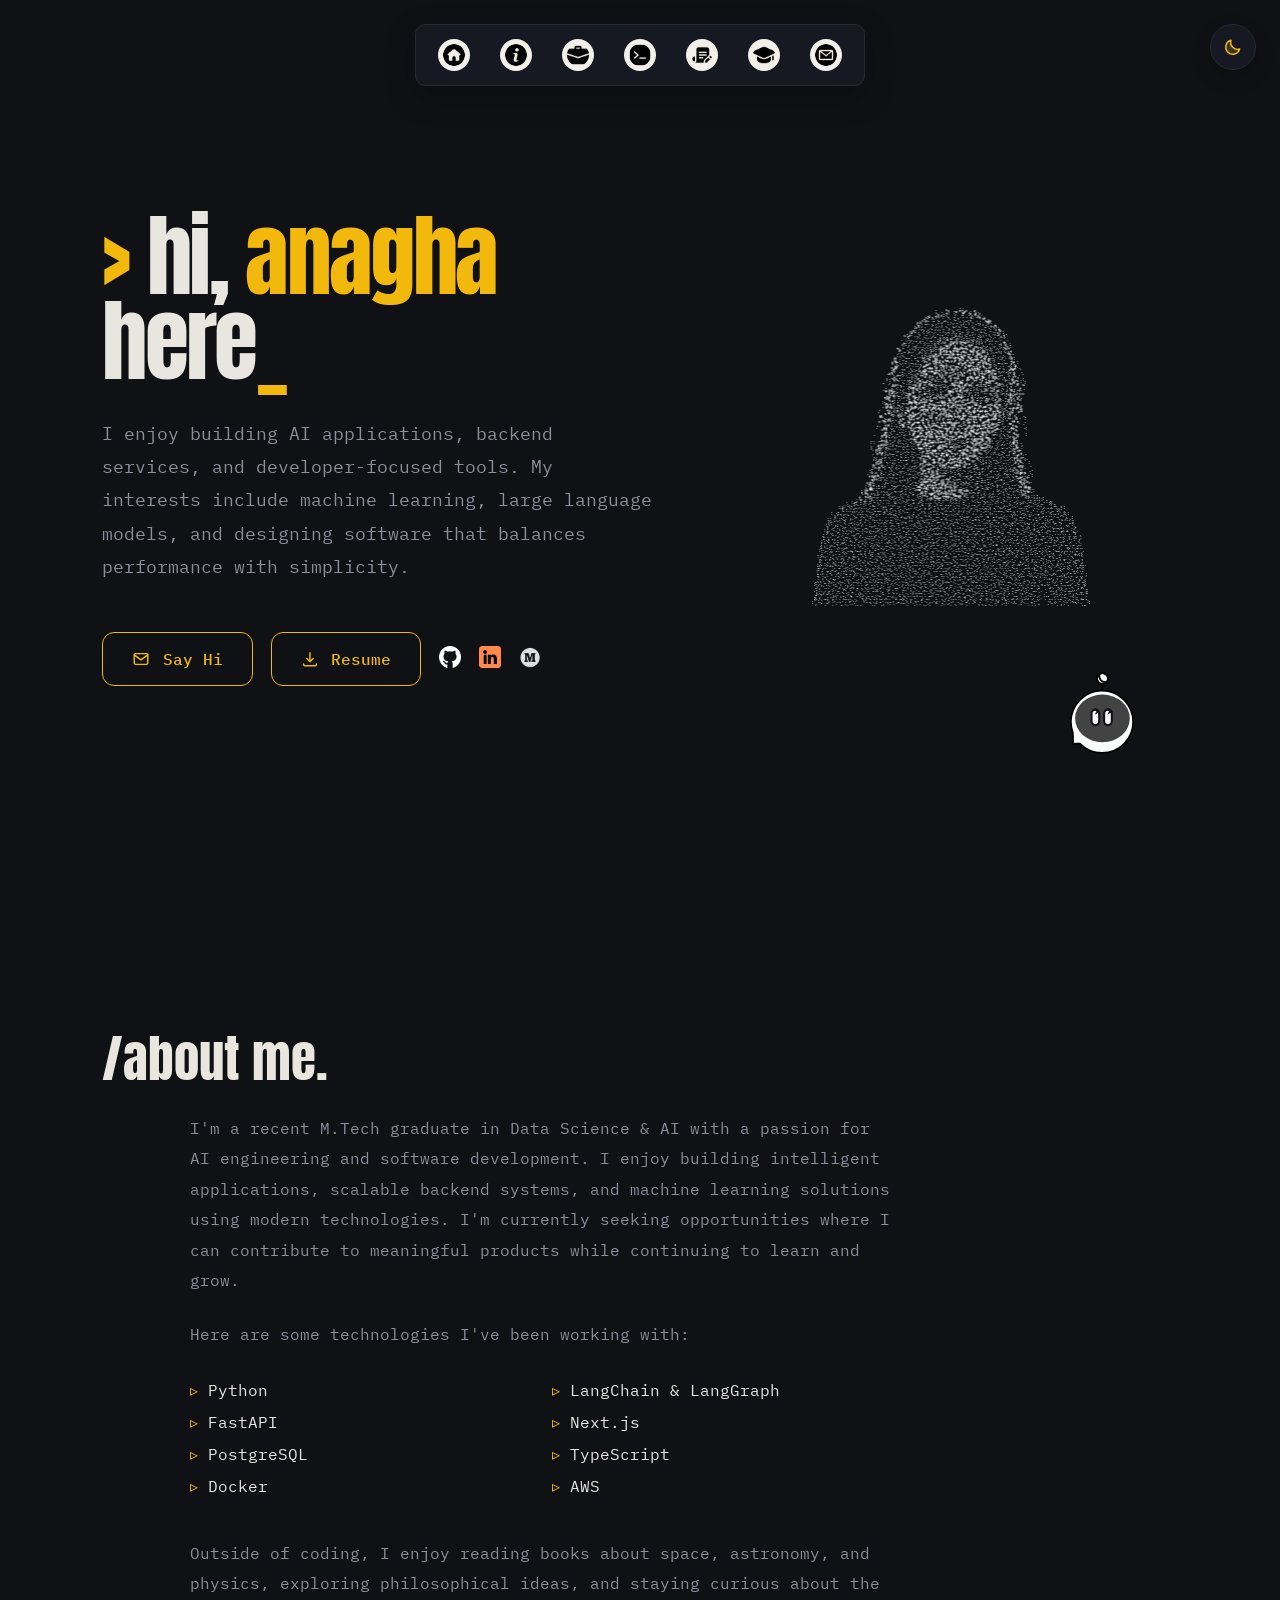
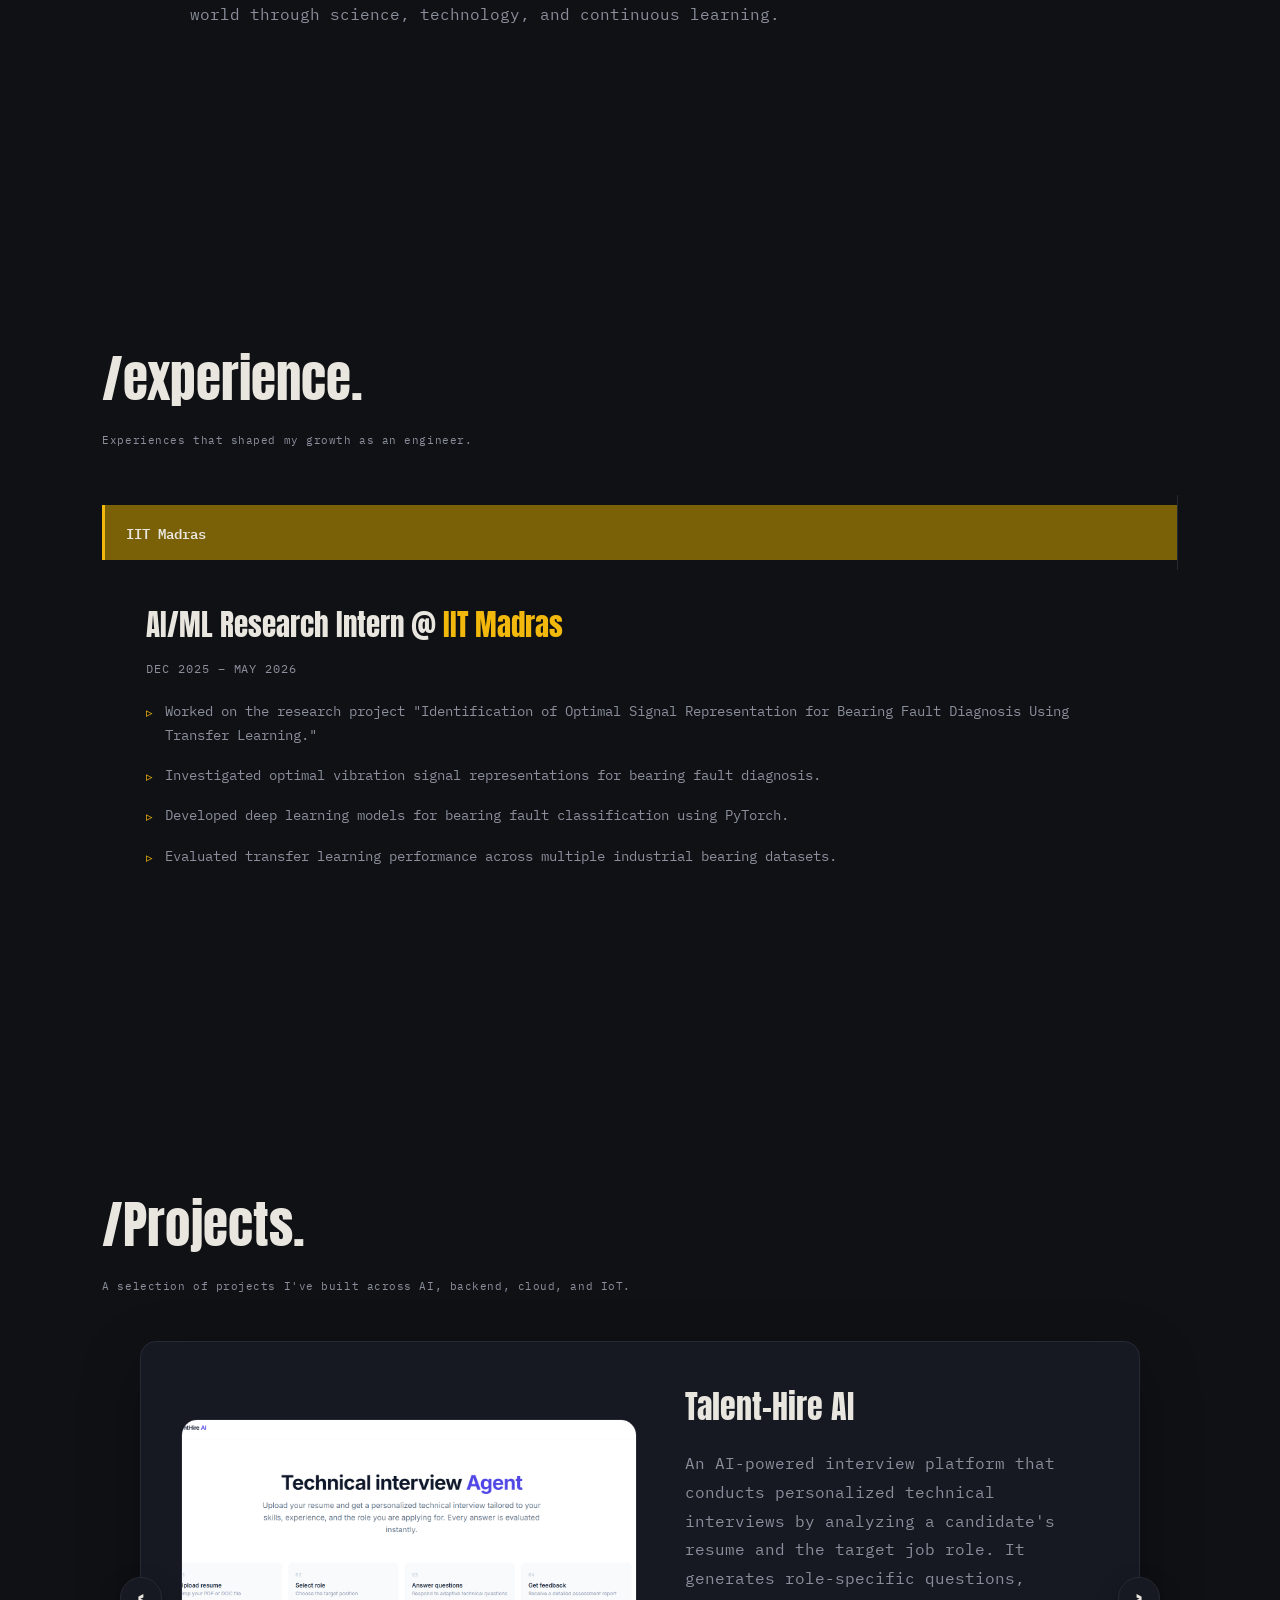
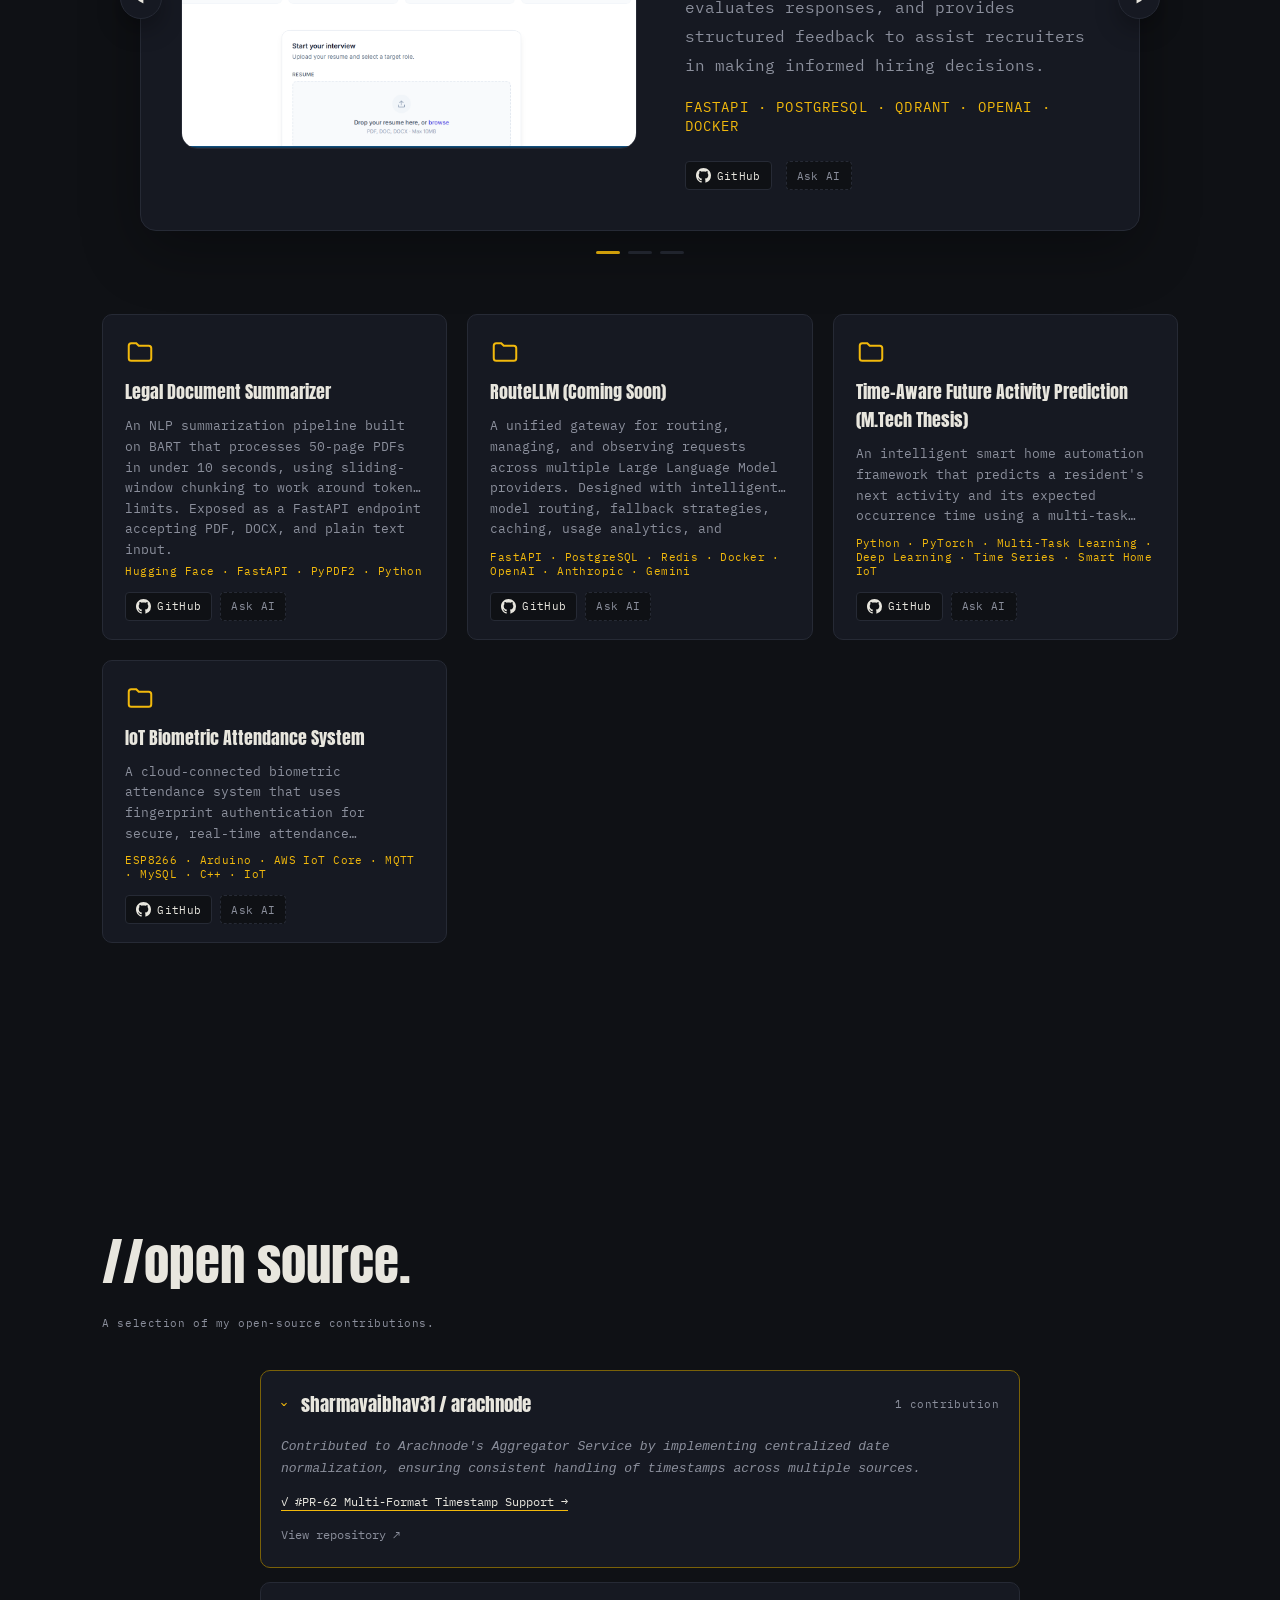
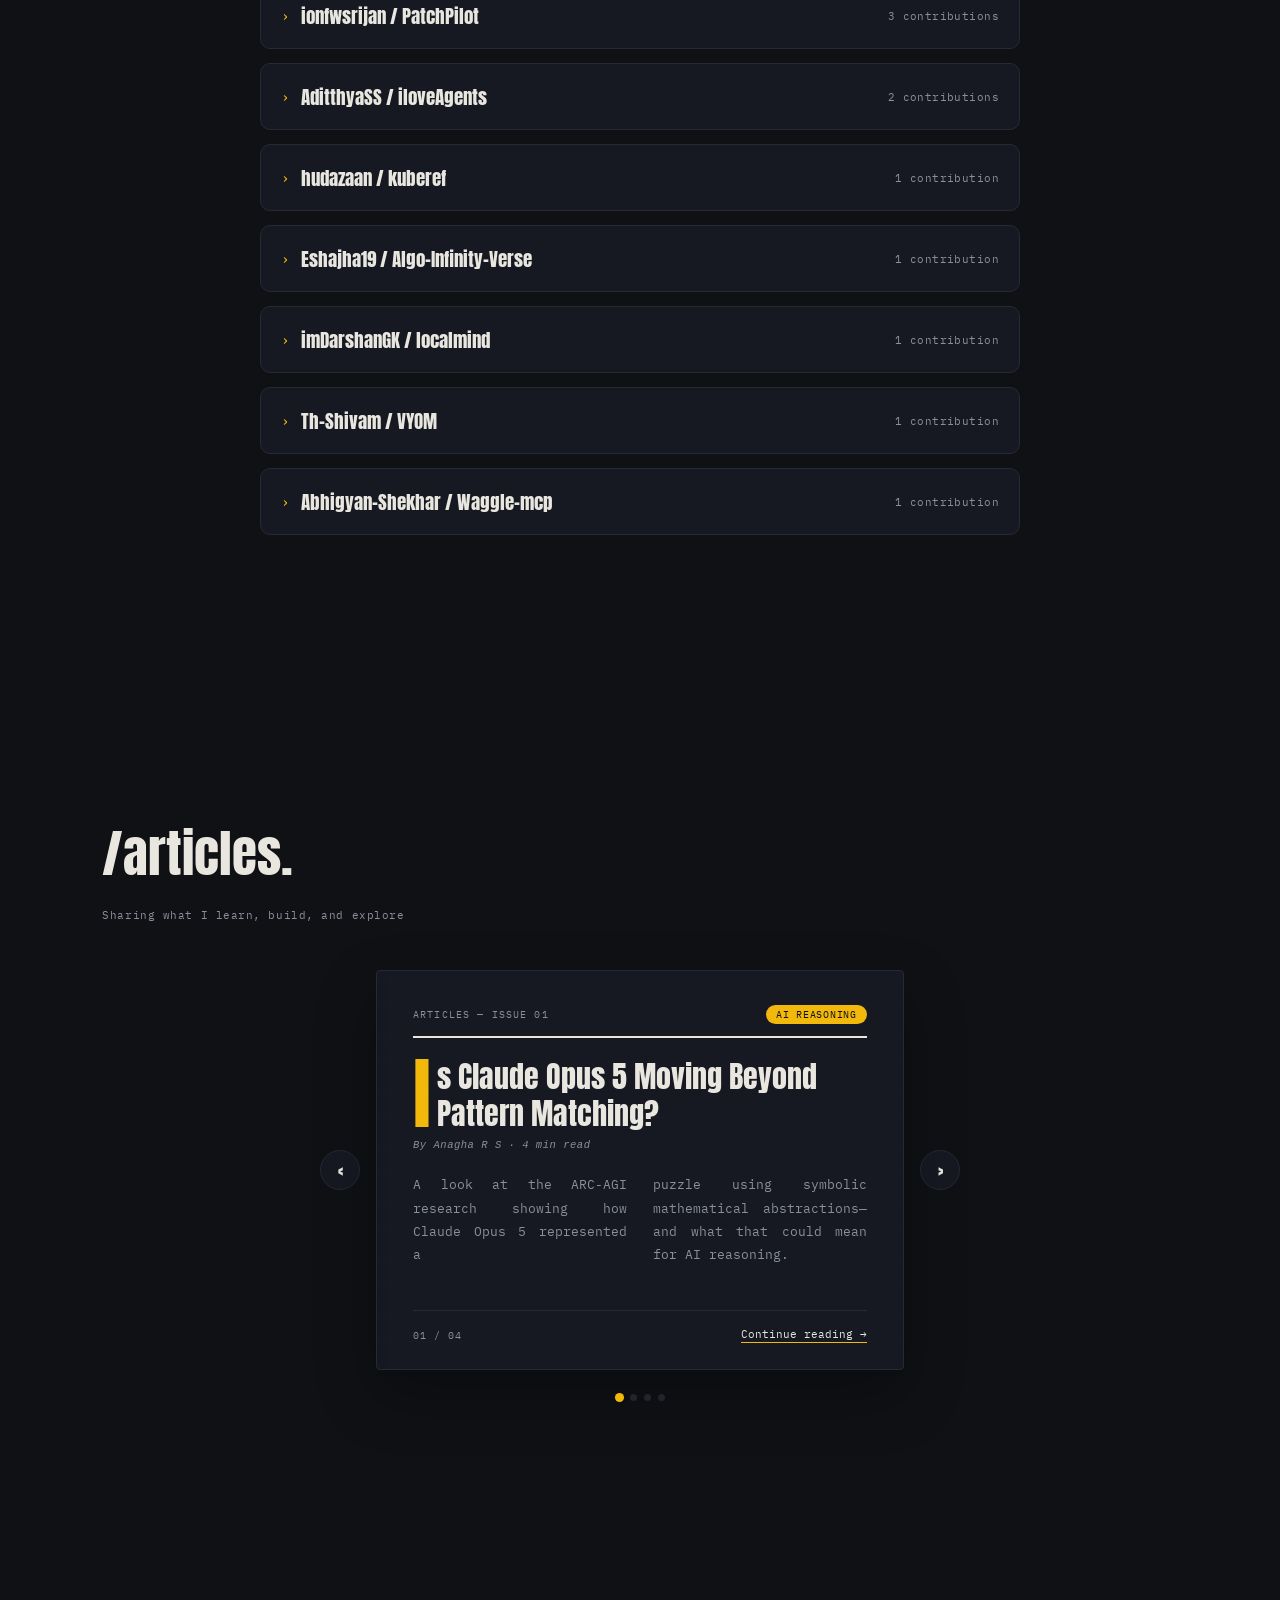
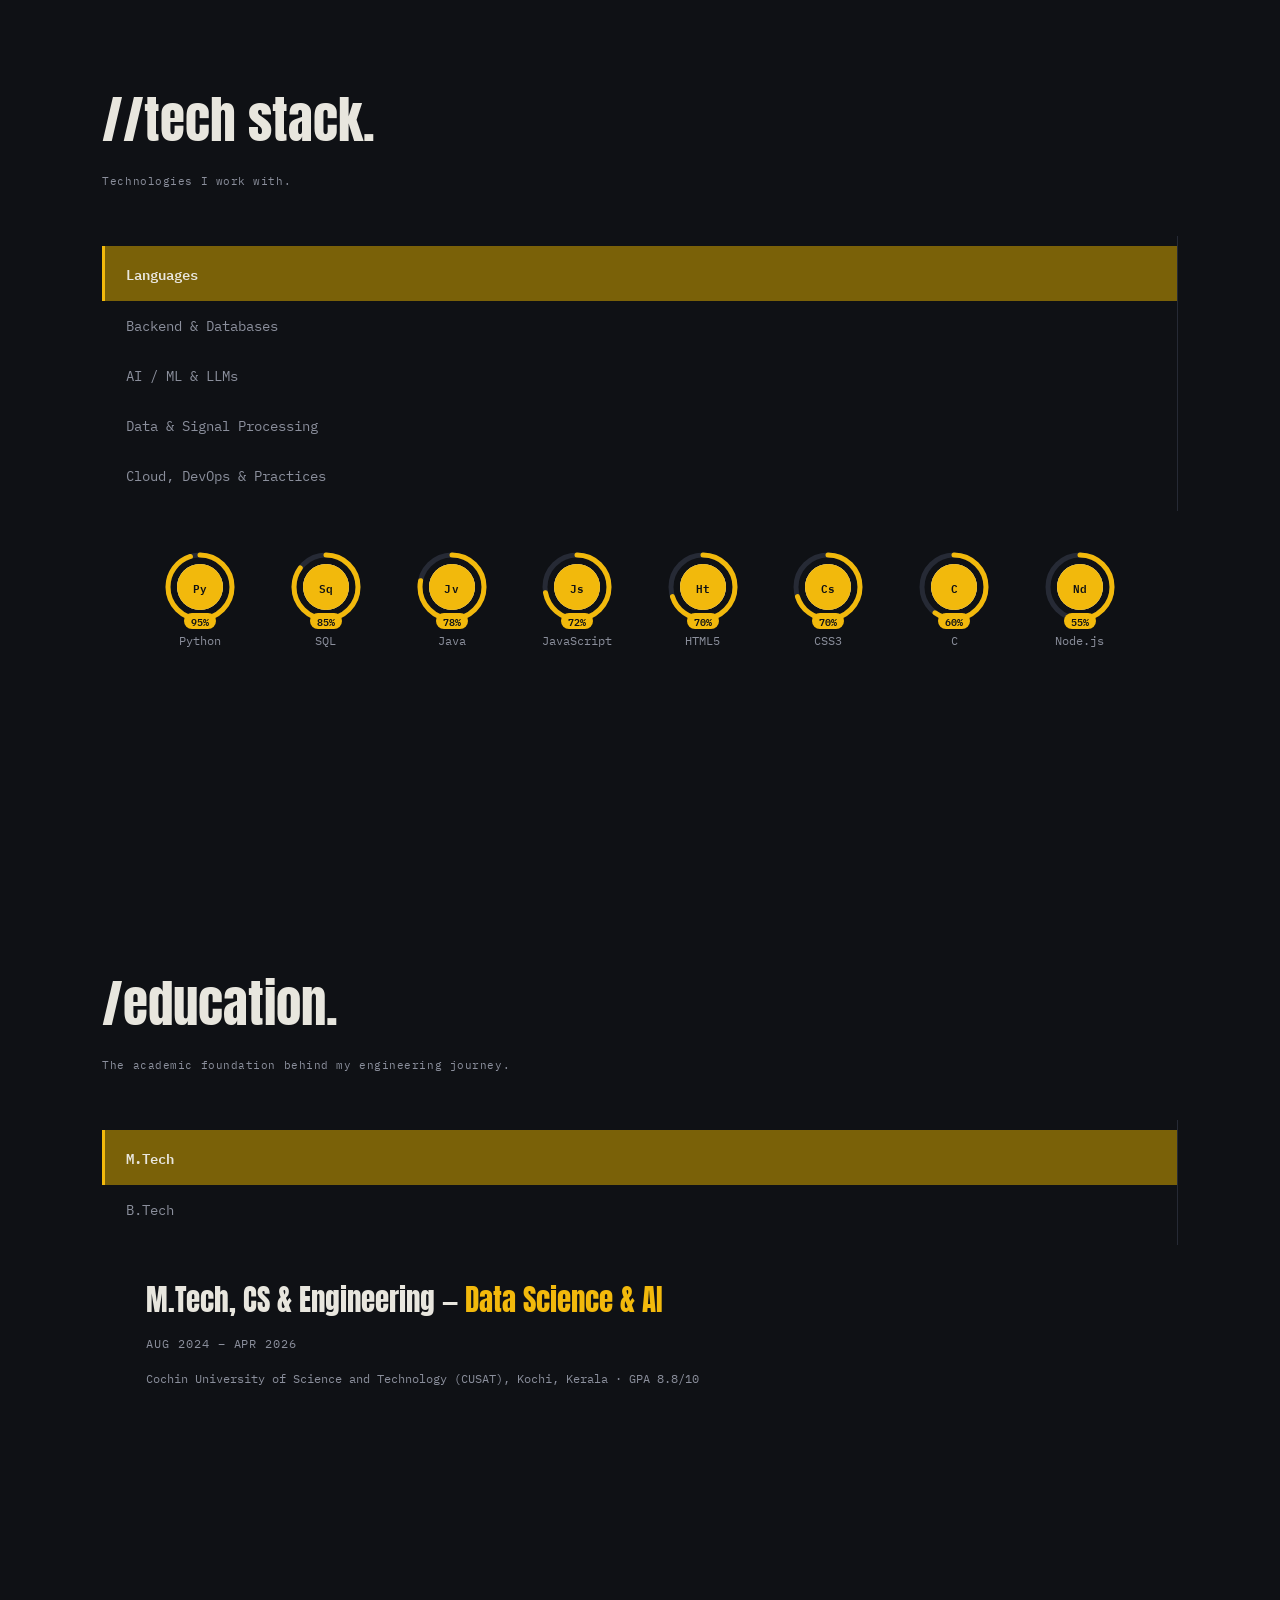
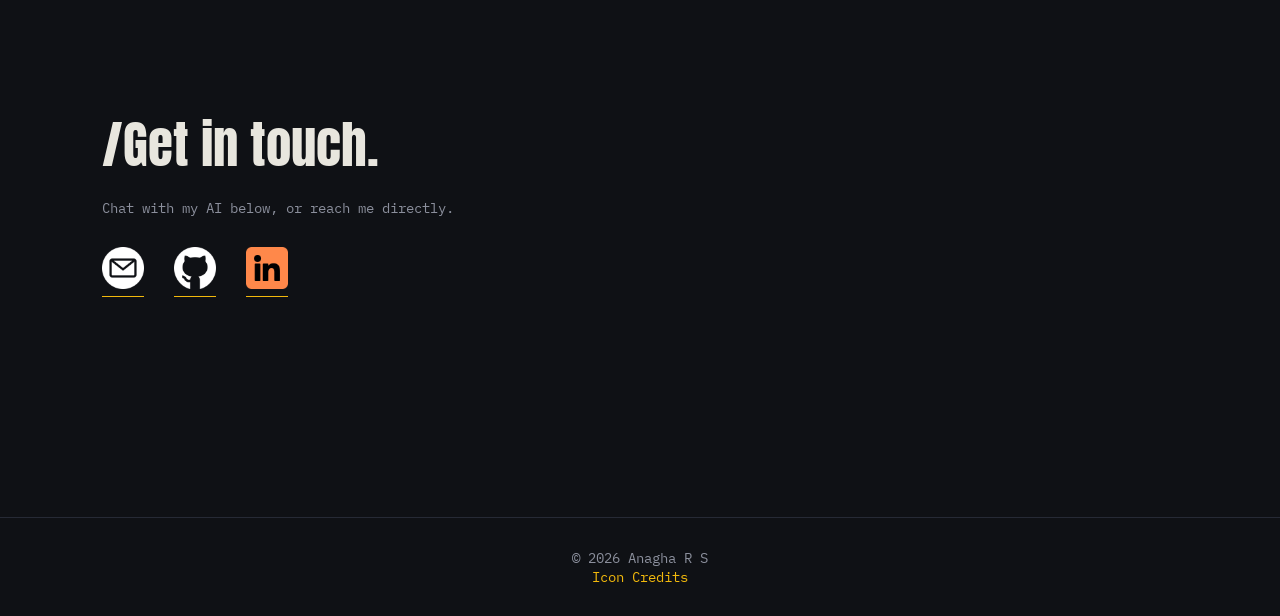
==== commit 7c4f5f3c: "refactor: clean files" ====
--- a/index.html
+++ b/index.html
@@ -82,13 +82,14 @@
               <rect x="2.5" y="4" width="15" height="12" rx="1.5" stroke="currentColor" stroke-width="1.6"/>
             </svg>
             Say Hi
-            <a href="assets/resume/AnaghaRS.pdf" download class="hero-cta">
-  <svg viewBox="0 0 20 20" fill="none">
-    <path d="M10 3V13M10 13L6.5 9.5M10 13L13.5 9.5" stroke="currentColor" stroke-width="1.6" stroke-linecap="round" stroke-linejoin="round"/>
-    <path d="M3 15.5V16.5C3 17.05 3.45 17.5 4 17.5H16C16.55 17.5 17 17.05 17 16.5V15.5" stroke="currentColor" stroke-width="1.6" stroke-linecap="round"/>
-  </svg>
-  Resume
-</a>
+          </a>
+
+          <a href="assets/resume/AnaghaRS.pdf" download class="hero-cta">
+            <svg viewBox="0 0 20 20" fill="none">
+              <path d="M10 3V13M10 13L6.5 9.5M10 13L13.5 9.5" stroke="currentColor" stroke-width="1.6" stroke-linecap="round" stroke-linejoin="round"/>
+              <path d="M3 15.5V16.5C3 17.05 3.45 17.5 4 17.5H16C16.55 17.5 17 17.05 17 16.5V15.5" stroke="currentColor" stroke-width="1.6" stroke-linecap="round"/>
+            </svg>
+            Resume
           </a>
 
           <a href="https://github.com/anahaaaa" class="hero-icon" target="_blank" aria-label="GitHub">
--- a/style.css
+++ b/style.css
@@ -586,10 +586,9 @@
   padding-top: 4px;
 }
 
-/* ---------- OSS DIFF VIEWER (accordion) ---------- */
+/*  OSS CONTRIBUTIONS (accordion)  */
 .oss-hint { font-size: 11px; letter-spacing: 0.05em; color: var(--ink-dim); margin-bottom: 40px; }
-.diff-pr-simple { margin-bottom: 18px; }
-.diff-pr-simple:last-child { margin-bottom: 0; }
+
 .diff-list {
   display: flex;
   flex-direction: column;
@@ -653,22 +652,6 @@
 
 .diff-repo-inner { padding: 0 20px 24px; }
 
-.diff-pr-tabs { display: flex; gap: 8px; margin-bottom: 14px; }
-
-.diff-pr-tab {
-  font-family: var(--mono);
-  font-size: 11px;
-  padding: 5px 12px;
-  border-radius: 20px;
-  border: 1px solid var(--line);
-  background: var(--bg);
-  color: var(--ink-dim);
-  cursor: pointer;
-  transition: border-color 0.2s ease, color 0.2s ease, background 0.2s ease;
-}
-.diff-pr-tab:hover { color: var(--ink); border-color: var(--accent-dim); }
-.diff-pr-tab.active { color: var(--bg); background: var(--accent); border-color: var(--accent); }
-
 .diff-context {
   font-size: 13px;
   line-height: 1.7;
@@ -677,39 +660,26 @@
   margin-bottom: 14px;
 }
 
-
-
-
-
-
-
-
-.diff-prefix { width: 12px; flex-shrink: 0; opacity: 0.7; user-select: none; }
-
-.diff-add { background: rgba(63,185,80,0.12); }
-.diff-add .diff-prefix, .diff-add .diff-code { color: #3fb950; }
-
-.diff-del { background: rgba(248,81,73,0.1); }
-.diff-del .diff-prefix, .diff-del .diff-code { color: #f85149; }
-
-.diff-ctx .diff-prefix, .diff-ctx .diff-code { color: var(--ink-dim); }
+.diff-pr-links {
+  display: flex;
+  flex-direction: column;
+  gap: 8px;
+  margin-bottom: 12px;
+}
 
 .diff-pr-link {
   display: inline-block;
-  margin-top: 12px;
   font-size: 11.5px;
   color: var(--ink);
   text-decoration: none;
   border-bottom: 1px solid var(--accent);
   padding-bottom: 1px;
+  width: fit-content;
   transition: color 0.25s ease;
 }
 .diff-pr-link:hover { color: var(--accent); }
-
-
-
-.diff-pr-links { display: flex; flex-direction: column; gap: 8px; margin-bottom: 12px; }
-.diff-pr-link.is-issue { color: var(--ink-dim); }
+.diff-pr-link.is-issue { color: var(--ink-dim); border-bottom-color: var(--ink-dim); }
+
 .diff-repo-external {
   display: inline-block;
   font-size: 11.5px;
@@ -718,19 +688,17 @@
   transition: color 0.25s ease;
 }
 .diff-repo-external:hover { color: var(--accent); }
+
 @media (prefers-reduced-motion: reduce) {
   .diff-repo-body { transition: none; }
   .diff-repo-caret { transition: none; }
 }
 
 @media (max-width: 700px) {
-  .diff-line { font-size: 10.5px; padding: 2px 12px; }
   .diff-repo-name { font-size: 1.05rem; }
   .diff-repo-toggle { padding: 15px 16px; gap: 10px; }
   .diff-repo-inner { padding: 0 16px 20px; }
-  .diff-card-bar { flex-wrap: wrap; }
-}
-
+}
 /* ---------- ABOUT ---------- */
 .about { min-height: 100vh; padding: 120px 8vw; }
 .about-content { max-width: 900px; margin: 0 auto; }
@@ -884,9 +852,8 @@
   .paper-page { transition: opacity 0.2s ease; }
 }
 
-/* ==========================================================
-   STACK — ranked toolkit grid (rendered inside the shared tab-panel)
-   ========================================================== */
+
+ /*  STACK — ranked toolkit grid (rendered inside the shared tab-panel) */
 .stack-grid {
   display: grid;
   grid-template-columns: repeat(auto-fill, minmax(104px, 1fr));
@@ -968,9 +935,8 @@
   .stack-orb-icon { width: 38px; height: 38px; }
 }
 
-/* ==========================================================
-   TAB PANEL — shared by Education, Experience & Stack
-   ========================================================== */
+
+   TAB PANEL — shared by Education, Experience & Stack */
 .tab-panel {
   display: flex;
   gap: 0;
@@ -1090,9 +1056,8 @@
 .card-link.ask { color: var(--ink-dim); border-style: dashed; }
 .card-link.ask:hover { color: var(--accent); border-color: var(--accent); }
 
-/* ==========================================================
-   CHATBOT — conversational chat window
-   ========================================================== */
+
+  /* CHATBOT — conversational chat window */
 .bot-launcher-wrap {
   position: fixed;
   bottom: 28px; right: 28px;
@@ -1328,7 +1293,7 @@
   .bot-launcher img { width: 70%; height: 70%; }
 }
 
-/* ---------- FOOTER / CREDITS ---------- */
+/* ---------- FOOTER---------- */
 .site-footer {
   margin-top: 80px;
   padding: 30px;
@@ -1352,13 +1317,11 @@
   .side-nav { display: none; }
 }
 
-/* keyboard focus visibility */
 a:focus-visible, button:focus-visible, input:focus-visible {
   outline: 2px solid var(--accent);
   outline-offset: 2px;
 }
 
-/* reduced motion (kept last to override all animation/transition rules above) */
 @media (prefers-reduced-motion: reduce) {
   * { animation: none !important; transition: none !important; }
   html { scroll-behavior: auto; }
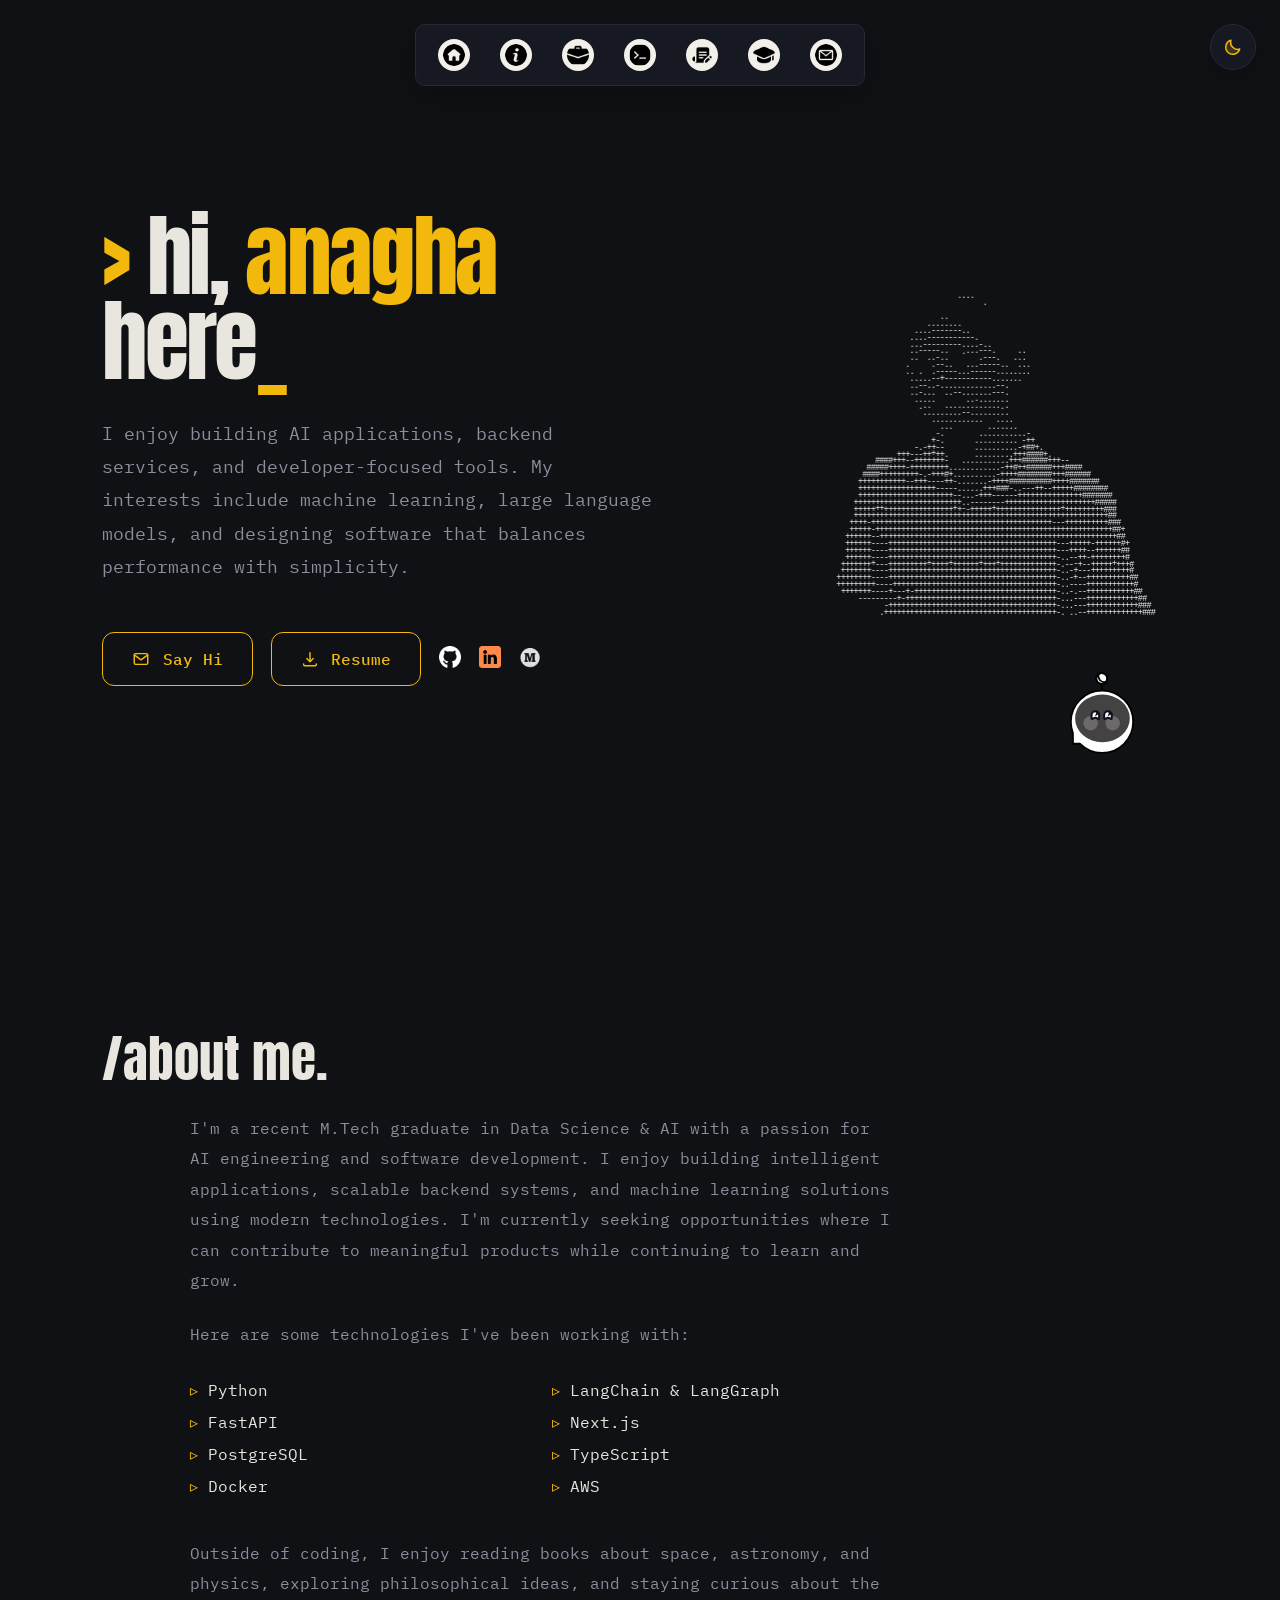
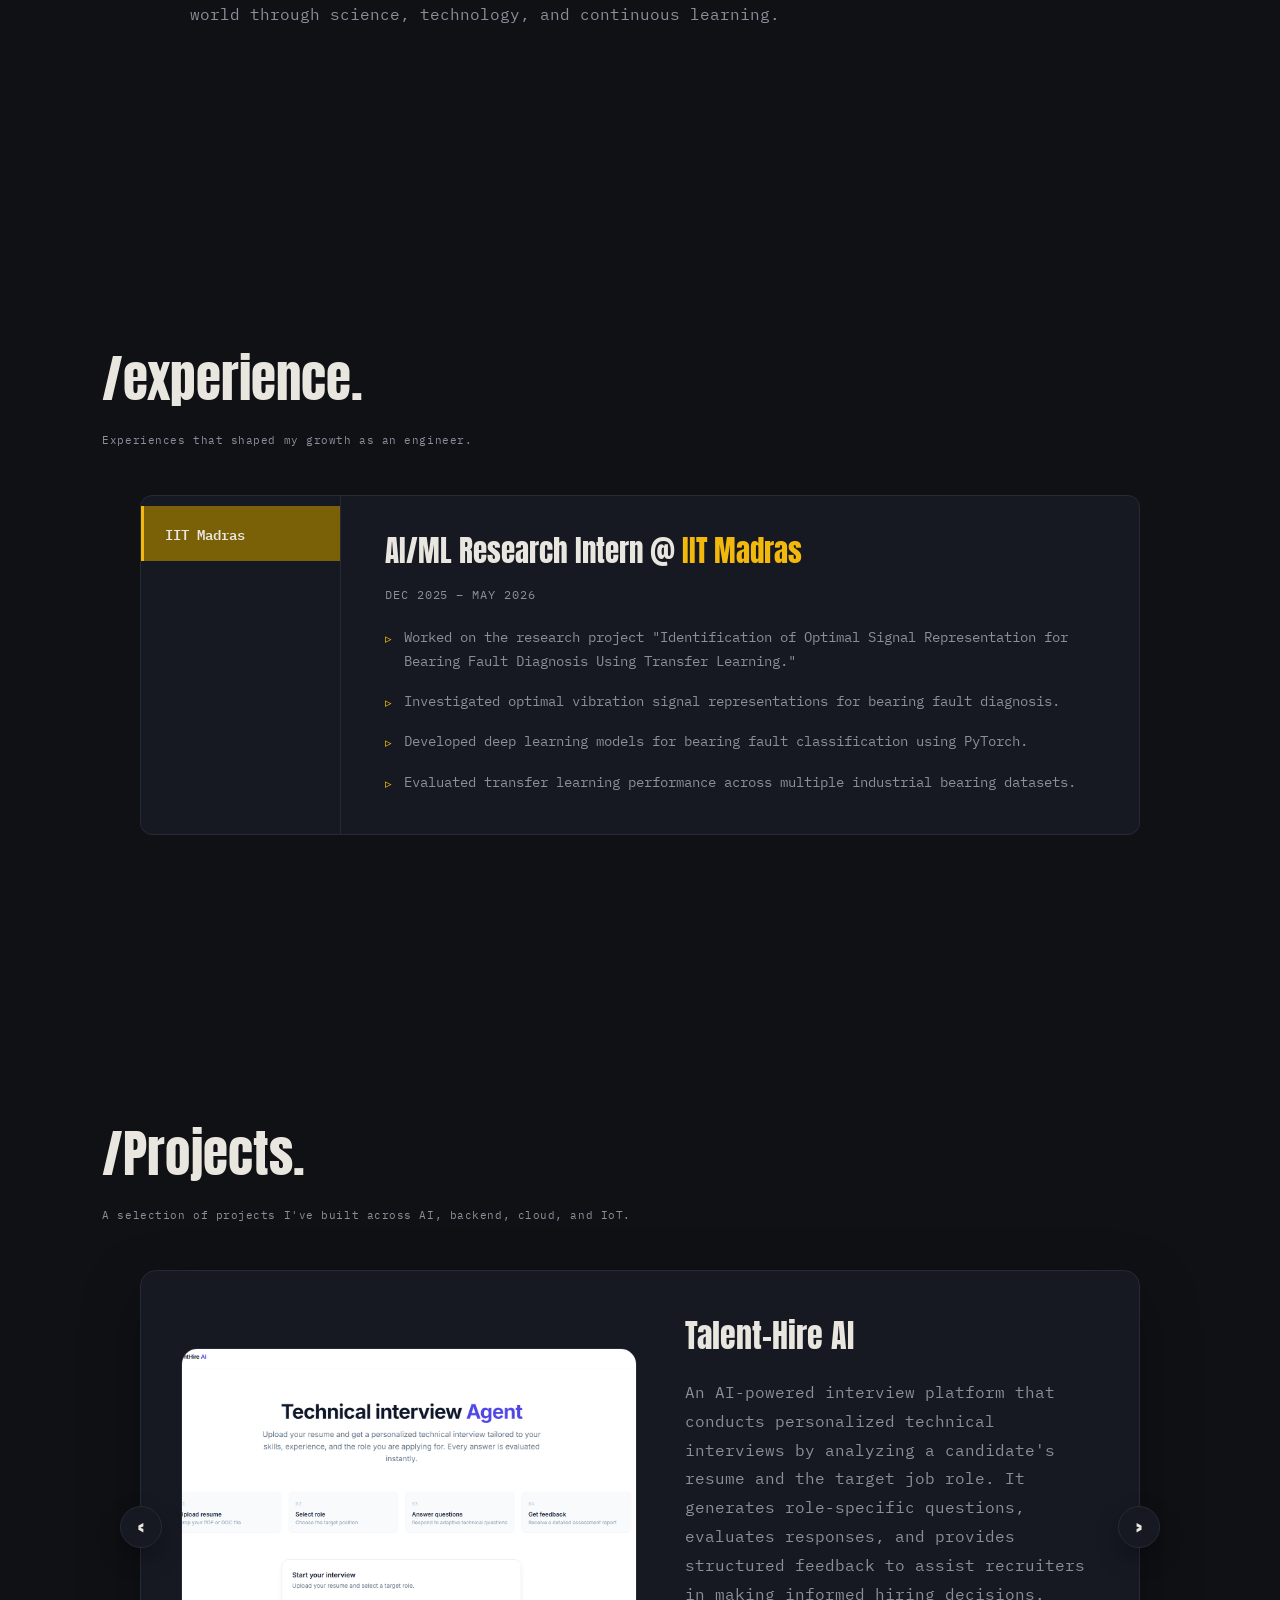
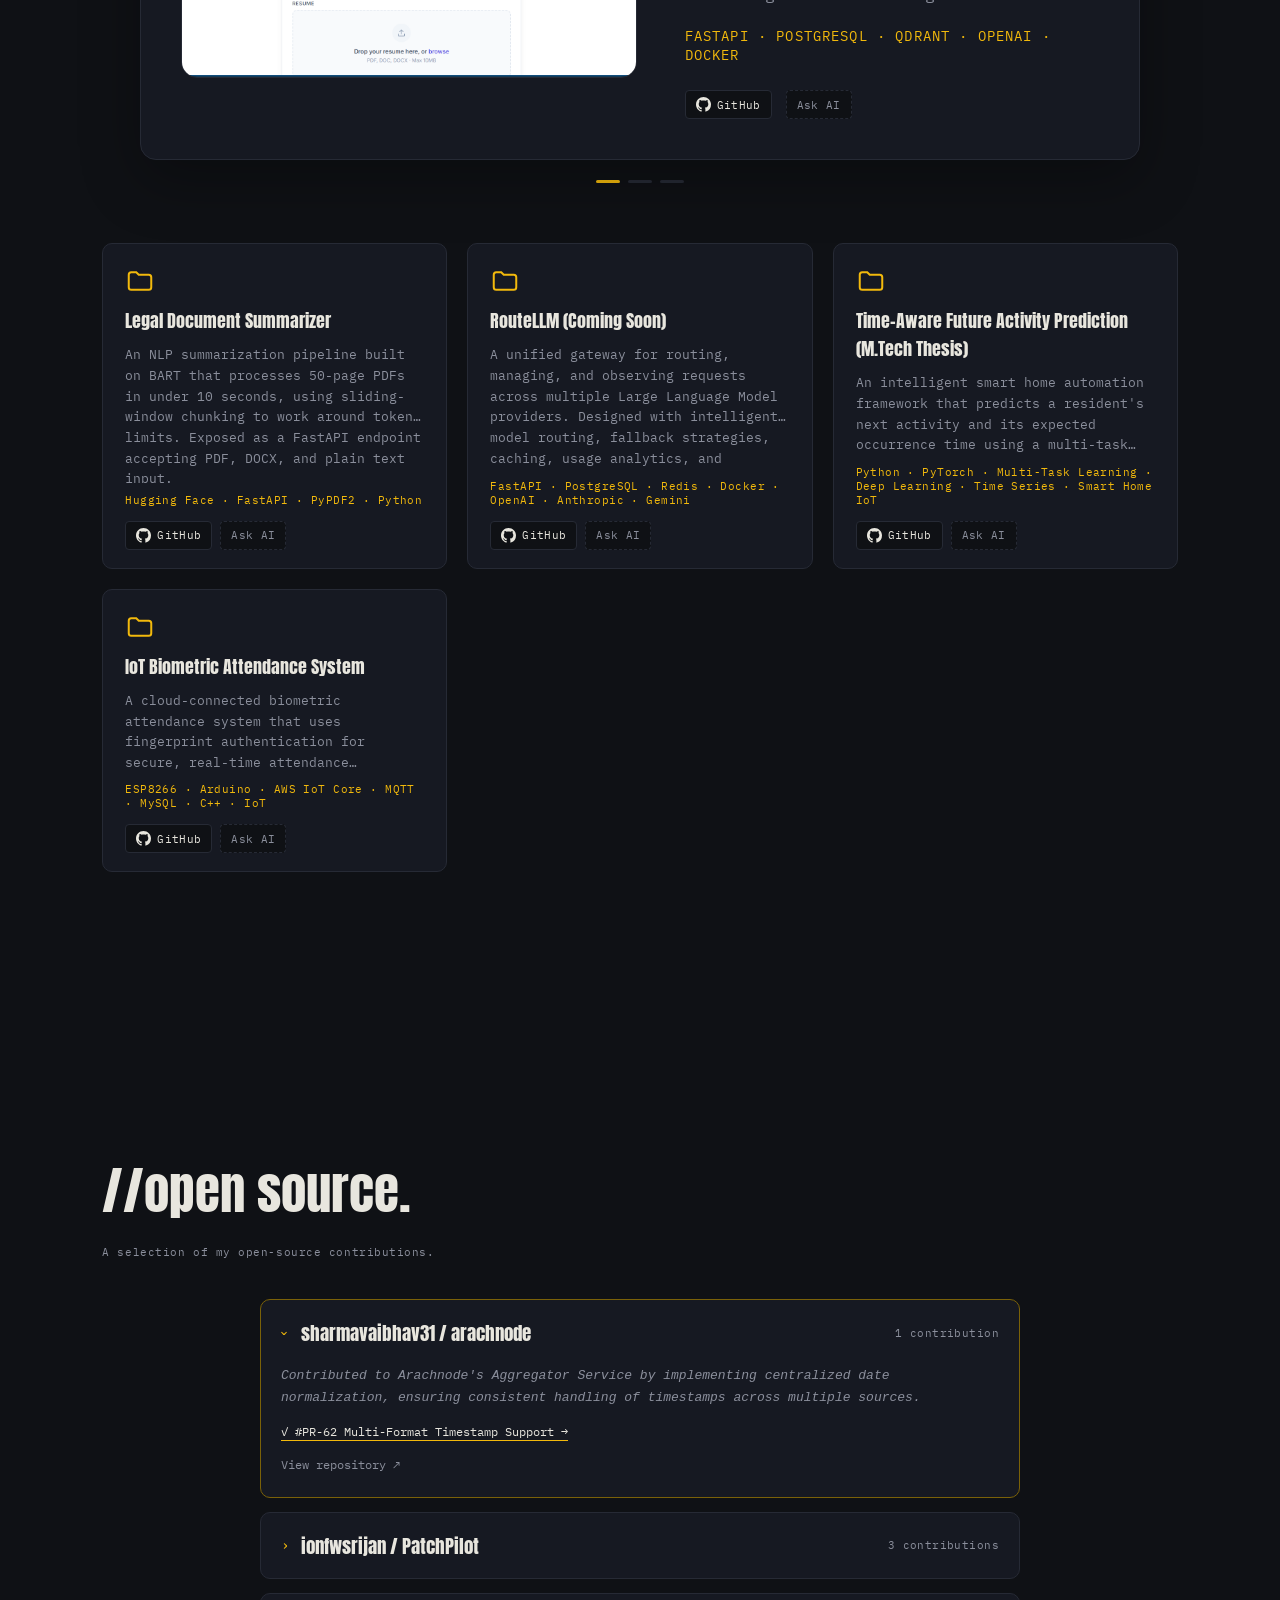
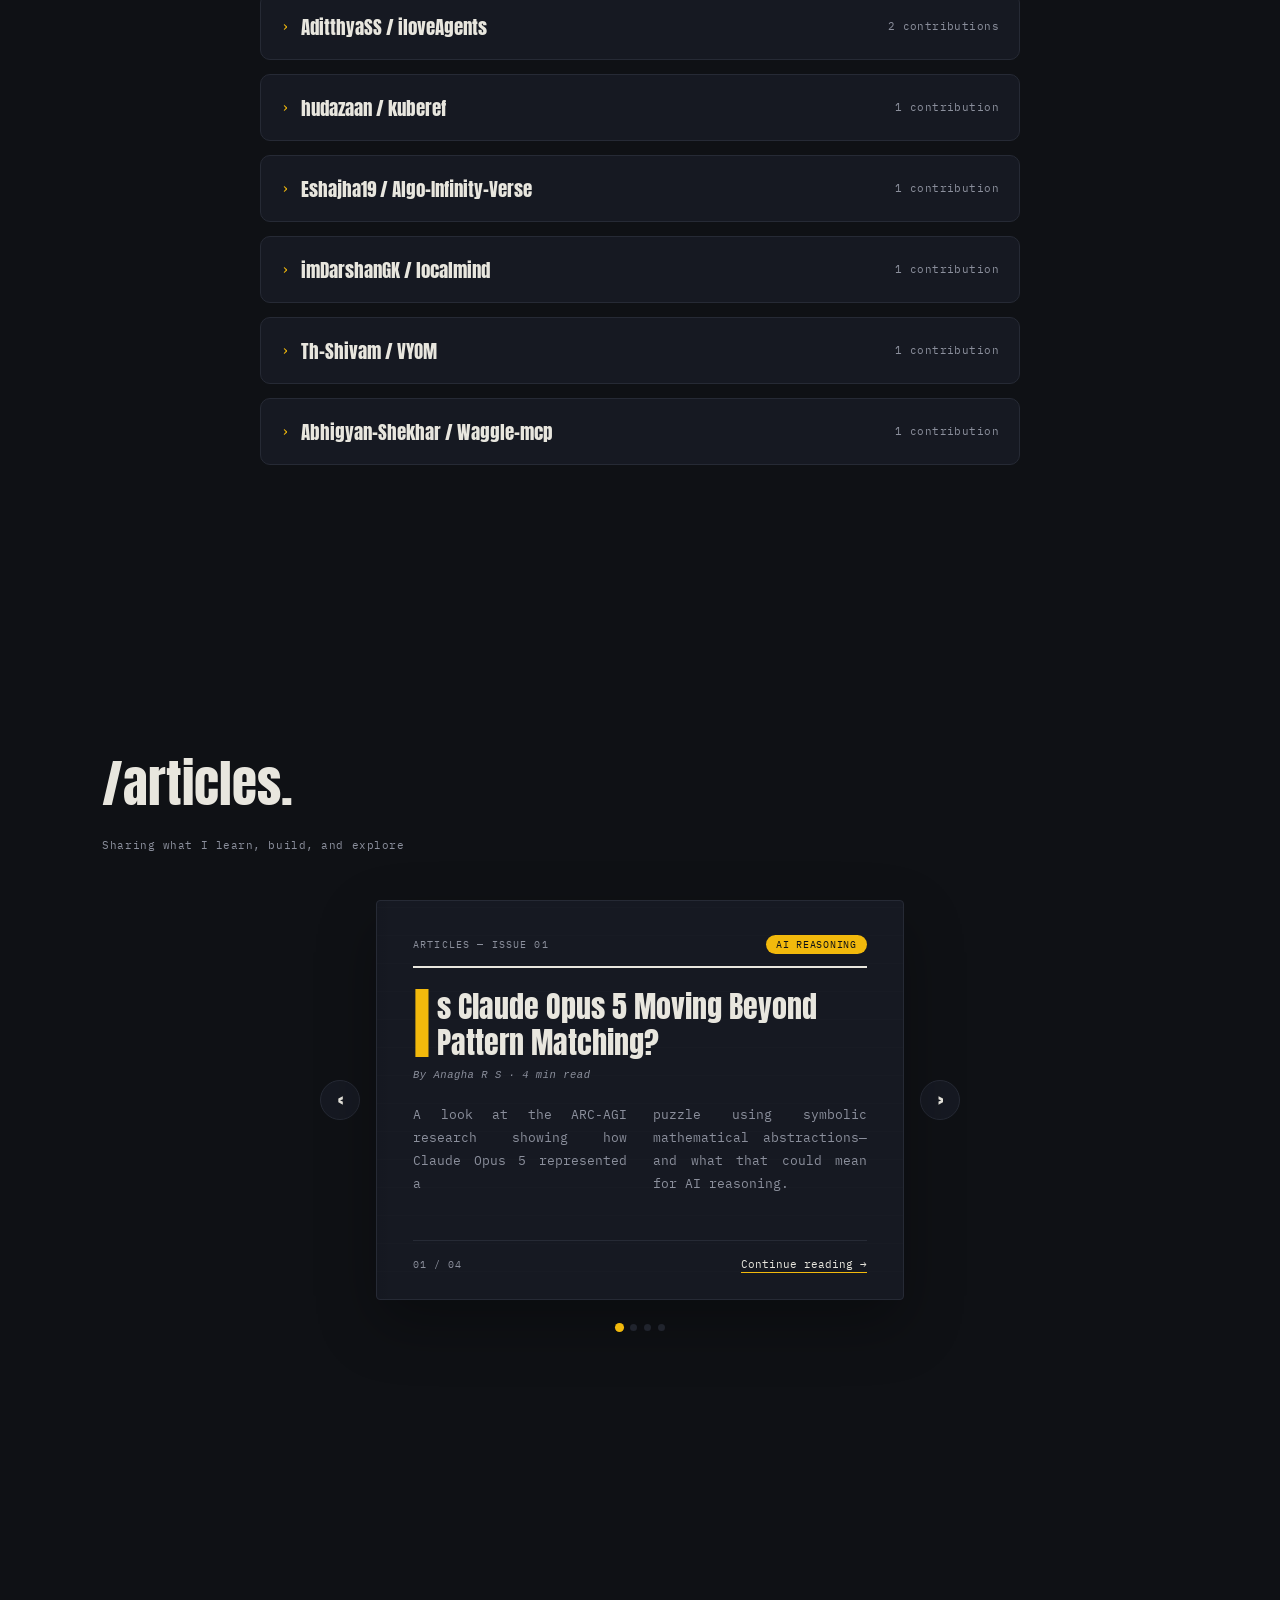
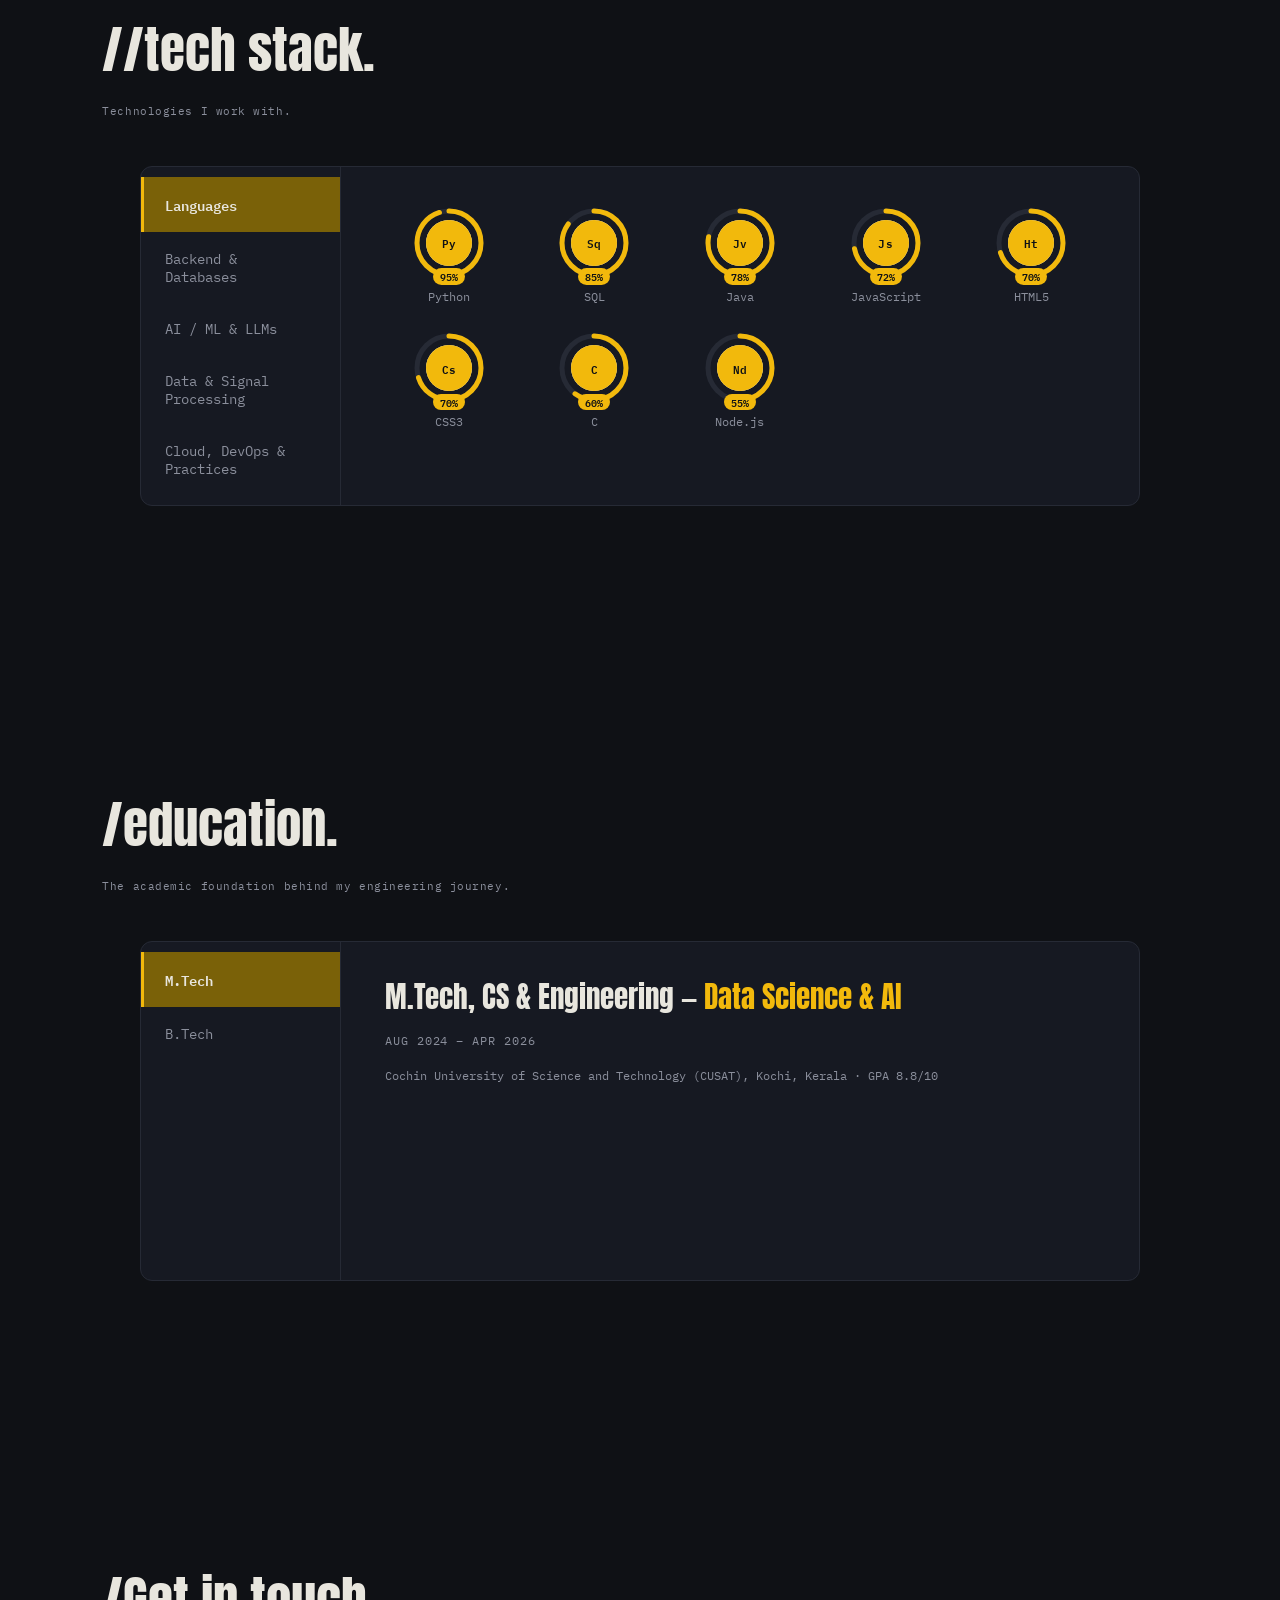
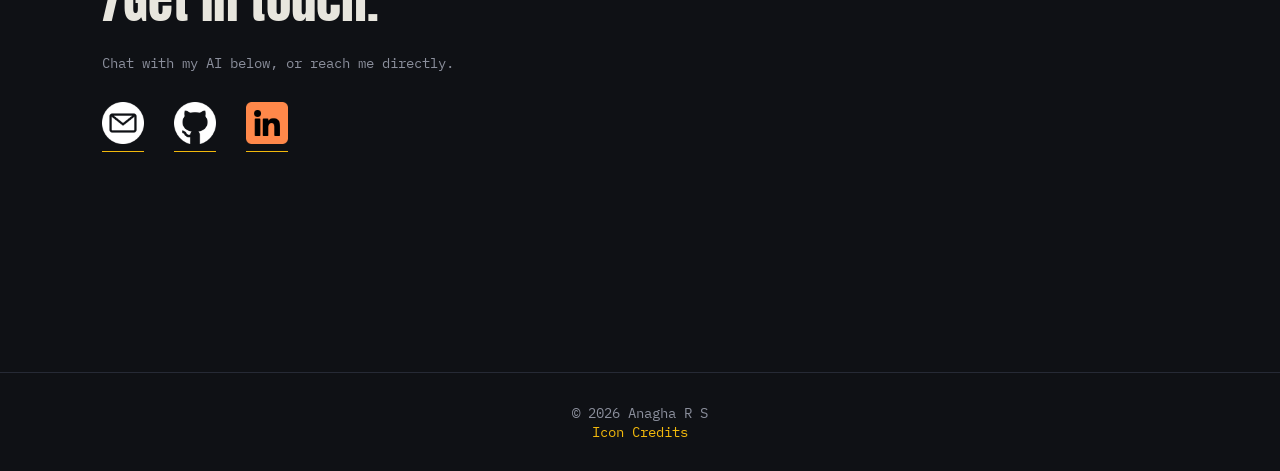
==== commit 8f79a08a: "update" ====
--- a/index.html
+++ b/index.html
@@ -76,33 +76,35 @@
            large language models, and designing software that balances performance with simplicity.</p>
 
         <div class="hero-actions">
-          <a href="mailto:anaghars11165@gmail.com" class="hero-cta">
-            <svg viewBox="0 0 20 20" fill="none">
-              <path d="M2.5 5.5L10 11L17.5 5.5" stroke="currentColor" stroke-width="1.6" stroke-linecap="round" stroke-linejoin="round"/>
-              <rect x="2.5" y="4" width="15" height="12" rx="1.5" stroke="currentColor" stroke-width="1.6"/>
-            </svg>
-            Say Hi
-          </a>
-
-          <a href="assets/resume/AnaghaRS.pdf" download class="hero-cta">
-            <svg viewBox="0 0 20 20" fill="none">
-              <path d="M10 3V13M10 13L6.5 9.5M10 13L13.5 9.5" stroke="currentColor" stroke-width="1.6" stroke-linecap="round" stroke-linejoin="round"/>
-              <path d="M3 15.5V16.5C3 17.05 3.45 17.5 4 17.5H16C16.55 17.5 17 17.05 17 16.5V15.5" stroke="currentColor" stroke-width="1.6" stroke-linecap="round"/>
-            </svg>
-            Resume
-          </a>
-
-          <a href="https://github.com/anahaaaa" class="hero-icon" target="_blank" aria-label="GitHub">
-            <img src="assets/icons/github.png" alt="GitHub">
-          </a>
-
-          <a href="https://www.linkedin.com/in/anagha-r-285872370/" class="hero-icon" target="_blank" aria-label="LinkedIn">
-            <img src="assets/icons/linkedin.png" alt="LinkedIn">
-          </a>
-
-          <a href="https://medium.com/@oneone11165" class="hero-icon" target="_blank" aria-label="Medium">
-            <img src="assets/icons/article.png" alt="Medium">
-          </a>
+          <div class="hero-cta-group">
+            <a href="mailto:anaghars11165@gmail.com" class="hero-cta">
+              <svg viewBox="0 0 20 20" fill="none">
+                <path d="M2.5 5.5L10 11L17.5 5.5" stroke="currentColor" stroke-width="1.6" stroke-linecap="round" stroke-linejoin="round"/>
+                <rect x="2.5" y="4" width="15" height="12" rx="1.5" stroke="currentColor" stroke-width="1.6"/>
+              </svg>
+              Say Hi
+            </a>
+
+            <a href="assets/resume/AnaghaRS.pdf" download class="hero-cta">
+              <svg viewBox="0 0 20 20" fill="none">
+                <path d="M10 3V13M10 13L6.5 9.5M10 13L13.5 9.5" stroke="currentColor" stroke-width="1.6" stroke-linecap="round" stroke-linejoin="round"/>
+                <path d="M3 15.5V16.5C3 17.05 3.45 17.5 4 17.5H16C16.55 17.5 17 17.05 17 16.5V15.5" stroke="currentColor" stroke-width="1.6" stroke-linecap="round"/>
+              </svg>
+              Resume
+            </a>
+          </div>
+
+          <div class="hero-icon-group">
+            <a href="https://github.com/anahaaaa" class="hero-icon" target="_blank" aria-label="GitHub">
+              <img src="assets/icons/github.png" alt="GitHub">
+            </a>
+            <a href="https://www.linkedin.com/in/anagha-r-285872370/" class="hero-icon" target="_blank" aria-label="LinkedIn">
+              <img src="assets/icons/linkedin.png" alt="LinkedIn">
+            </a>
+            <a href="https://medium.com/@oneone11165" class="hero-icon" target="_blank" aria-label="Medium">
+              <img src="assets/icons/article.png" alt="Medium">
+            </a>
+          </div>
         </div>
       </div>
 
--- a/style.css
+++ b/style.css
@@ -346,6 +346,33 @@
   .hero-portrait { height: 30dvh; min-height: 200px; }
   .hero-title { font-size: clamp(1.9rem, 12vw, 3rem); }
   .hero-sub { max-width: 100%; font-size: 12.5px; }
+}
+
+.hero-actions {
+  display: flex;
+  align-items: center;
+  gap: 18px;
+  margin-top: 3rem;
+  flex-wrap: wrap;
+}
+
+.hero-cta-group {
+  display: flex;
+  align-items: center;
+  gap: 18px;
+  flex-wrap: wrap;
+}
+
+.hero-icon-group {
+  display: flex;
+  align-items: center;
+  gap: 18px;
+}
+
+@media (max-width: 900px) {
+  .hero-actions { justify-content: center; }
+  .hero-cta-group,
+  .hero-icon-group { justify-content: center; width: 100%; }
 }
 
 /* ---------- SECTIONS ---------- */
@@ -745,9 +772,17 @@
   box-shadow: 0 24px 60px rgba(0,0,0,0.3);
   transform-style: preserve-3d;
   cursor: grab;
+  overflow: hidden;               /* was visible — clip any overflow text */
   background-image:
     linear-gradient(90deg, rgba(0,0,0,0.05) 0%, transparent 3%),
     repeating-linear-gradient(0deg, transparent 0px, transparent 27px, rgba(128,128,128,0.035) 28px);
+}
+
+.paper-title,
+.paper-byline,
+.paper-columns p {
+  overflow-wrap: break-word;
+  word-break: break-word;
 }
 .paper-page.dragging { cursor: grabbing; }
 
@@ -852,7 +887,20 @@
   .paper-page { transition: opacity 0.2s ease; }
 }
 
-
+@media (max-width: 700px) {
+  .paper-columns { grid-template-columns: 1fr; gap: 14px; }
+  .paper-stage { height: 520px; }              /* was 460px — more room */
+  .paper-page { padding: 24px 20px 70px; }      /* extra bottom padding so footer never overlaps text */
+  .paper-footer { left: 20px; right: 20px; bottom: 18px; }
+  .paper-arrow { width: 34px; height: 34px; font-size: 15px; }
+  .paper-title { font-size: 1.3rem; }
+  .paper-columns p { font-size: 12px; line-height: 1.75; }
+}
+
+@media (max-width: 420px) {
+  .paper-stage { height: 560px; }
+  .paper-columns p { font-size: 11.5px; }
+}
  /*  STACK — ranked toolkit grid (rendered inside the shared tab-panel) */
 .stack-grid {
   display: grid;
@@ -1015,6 +1063,8 @@
 @media (prefers-reduced-motion: reduce) {
   .tab-detail { animation: none; }
 }
+
+
 
 /* ---------- CONTACT ---------- */
 .contact-line { color: var(--ink-dim); font-size: 14px; margin-bottom: 30px; }
@@ -1325,4 +1375,149 @@
 @media (prefers-reduced-motion: reduce) {
   * { animation: none !important; transition: none !important; }
   html { scroll-behavior: auto; }
+}
+@media (max-width: 700px) {
+  .bot-launcher img {
+    width: 100px !important;
+    height: 100px !important;
+  }
+}
+
+/* ==========================================================
+   TAB PANEL — shared by Education, Experience & Stack
+   ========================================================== */
+.tab-panel {
+  display: flex;
+  gap: 0;
+  max-width: 1000px;
+  margin: 0 auto;
+  border: 1px solid var(--line);
+  border-radius: 12px;
+  background: var(--bg-elevated);
+  overflow: hidden;
+  min-height: 340px;
+}
+
+.tab-list {
+  flex: 0 0 200px;
+  border-right: 1px solid var(--line);
+  padding: 10px 0;
+  display: flex;
+  flex-direction: column;
+  gap: 2px;
+}
+
+.tab-list-item {
+  position: relative;
+  padding: 16px 24px;
+  font-size: 13.5px;
+  color: var(--ink-dim);
+  cursor: pointer;
+  transition: background 0.2s ease, color 0.2s ease;
+  white-space: normal;
+  text-align: left;
+}
+.tab-list-item:hover { color: var(--ink); }
+.tab-list-item.active { color: var(--ink); background: var(--accent-dim); font-weight: 600; }
+[data-theme="light"] .tab-list-item.active { background: rgba(184,134,11,0.1); }
+.tab-list-item.active::before {
+  content: '';
+  position: absolute;
+  left: 0; top: 0; bottom: 0;
+  width: 3px;
+  background: var(--accent);
+}
+
+.tab-detail {
+  flex: 1;
+  padding: 36px 44px;
+  display: flex;
+  flex-direction: column;
+  gap: 18px;
+  animation: tabFadeIn 0.3s ease;
+}
+.tab-detail .stack-grid { padding-top: 4px; }
+
+.tab-detail-title {
+  font-family: var(--display);
+  font-weight: 400;
+  font-size: clamp(1.3rem, 2.6vw, 1.8rem);
+  color: var(--ink);
+  line-height: 1.3;
+}
+.tab-detail-title .accent { color: var(--accent); }
+
+.tab-detail-date { font-size: 11.5px; letter-spacing: 0.08em; text-transform: uppercase; color: var(--ink-dim); }
+
+.tab-detail-points { list-style: none; display: flex; flex-direction: column; gap: 16px; margin-top: 6px; }
+.tab-detail-points li { display: flex; align-items: flex-start; gap: 12px; font-size: 13.5px; line-height: 1.75; color: var(--ink-dim); }
+.tab-detail-points li::before { content: '▹'; color: var(--accent); flex-shrink: 0; margin-top: 2px; font-size: 13px; }
+
+.tab-detail-meta { font-size: 12px; color: var(--ink-dim); line-height: 1.7; }
+
+@keyframes tabFadeIn { from { opacity: 0; transform: translateY(6px); } to { opacity: 1; transform: translateY(0); } }
+
+/* Mobile: keep it a single vertical column, same as desktop —
+   just stack the panel itself (list on top, detail below) so
+   the sidebar isn't squeezed next to the content on narrow screens. */
+@media (max-width: 700px) {
+  .tab-panel { flex-direction: column; min-height: unset; }
+
+  .tab-list {
+    flex: none;
+    width: 100%;
+    border-right: none;
+    border-bottom: 1px solid var(--line);
+    padding: 8px 0;
+    max-height: 240px;
+    overflow-y: auto;
+  }
+
+  .tab-list-item { padding: 14px 20px; }
+
+  .tab-detail { padding: 28px 22px; }
+}
+
+@media (prefers-reduced-motion: reduce) {
+  .tab-detail { animation: none; }
+}
+
+@media (max-width: 900px) {
+  .hero {
+    min-height: 100dvh;
+    padding: 80px 6vw 30px;
+    justify-content: center;
+  }
+  .hero-inner {
+    flex-direction: column;
+    align-items: stretch;
+    justify-content: center;
+    gap: 4px;
+    text-align: center;
+    margin: auto 0;
+  }
+  .hero-portrait {
+    order: 1;
+    width: 100%;
+    max-width: 100%;
+    height: 30dvh;
+    min-height: 200px;
+    margin-top: 0;
+    margin-left: -6vw;   /* shift the ascii art slightly left */
+  }
+  .hero-text { order: 2; max-width: 100%; text-align: left; }
+  .hero-title { font-size: clamp(2.2rem, 11vw, 4rem); }
+  .hero-sub { font-size: 13px; margin-top: 10px; max-width: 100%; margin-inline: auto; }
+  .hero-actions { justify-content: center; margin-top: 1.2rem; }
+}
+
+@media (max-width: 480px) {
+  .hero { padding: 70px 6vw 24px; }
+  .hero-portrait {
+    height: 24dvh;
+    min-height: 170px;
+    margin-left: -5vw;
+  }
+  .hero-title { font-size: clamp(1.9rem, 12vw, 3rem); }
+  .hero-sub { max-width: 100%; font-size: 12.5px; margin-top: 8px; }
 }
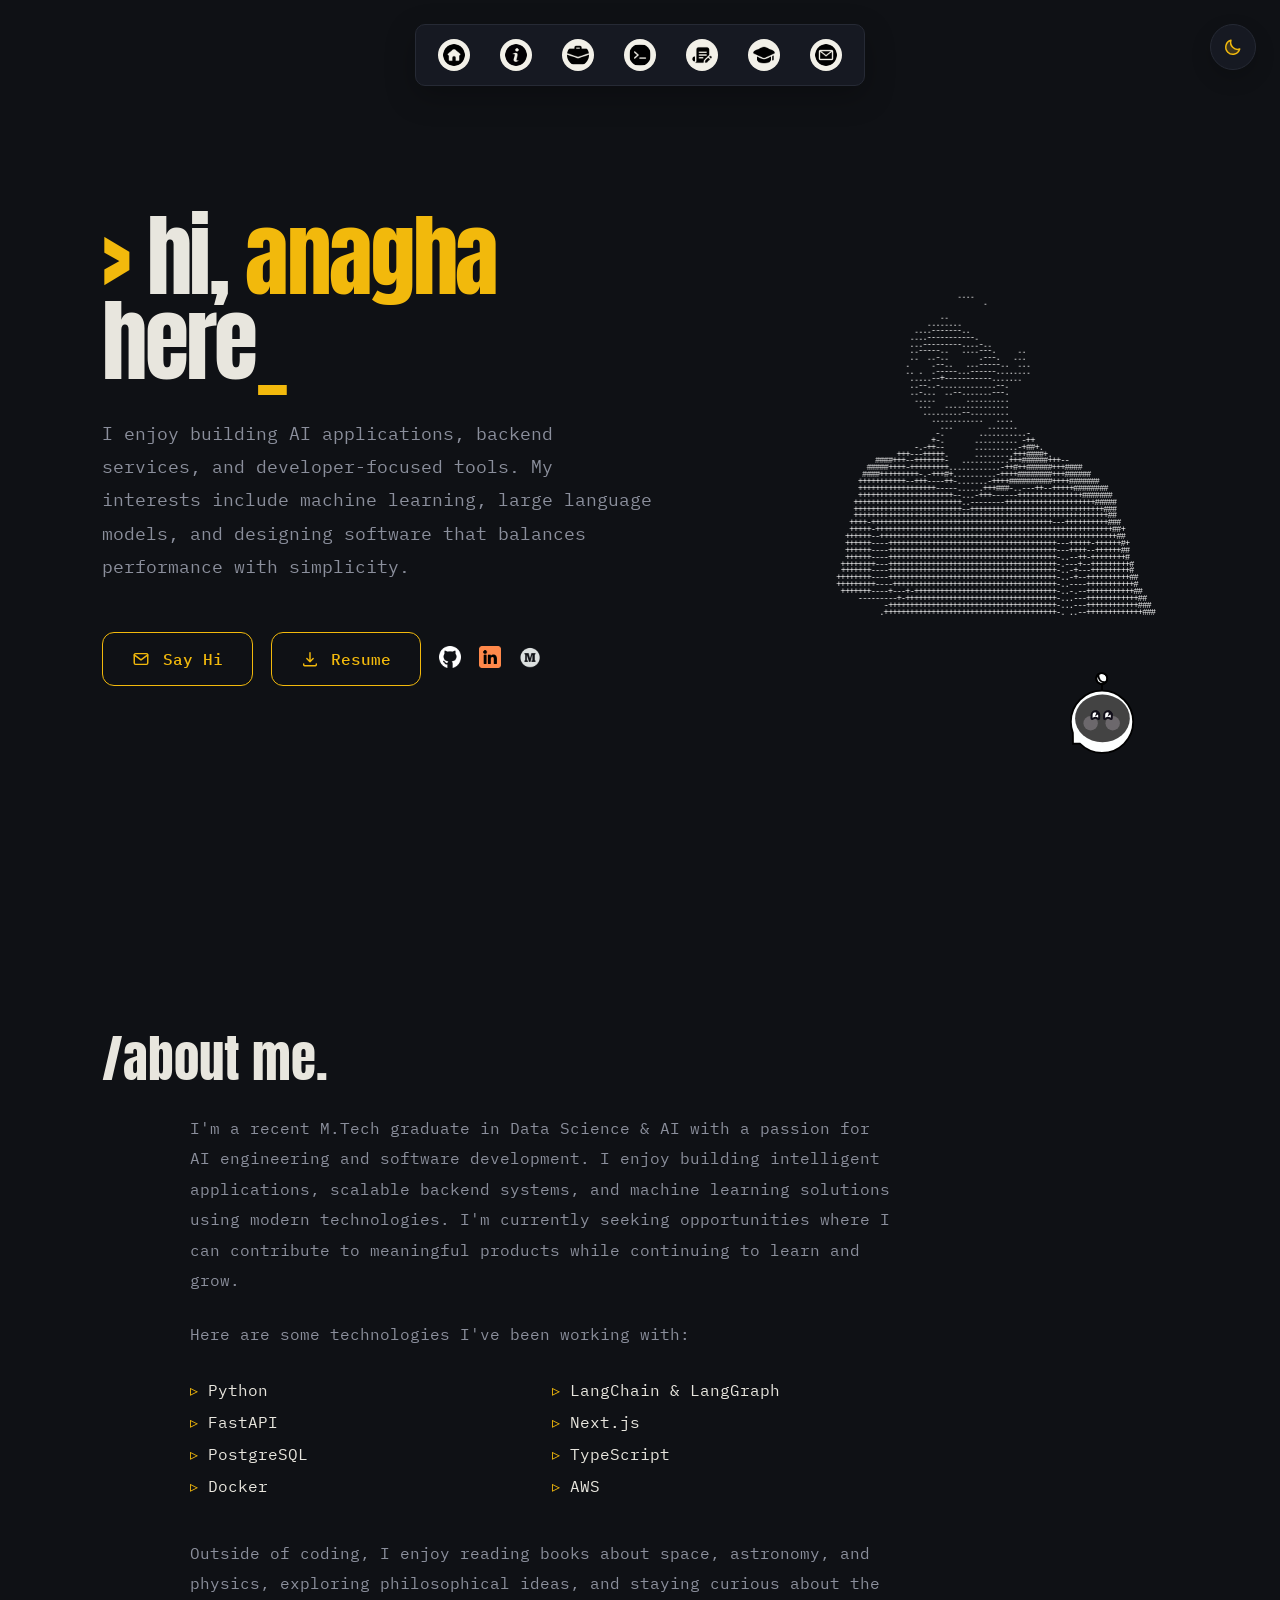
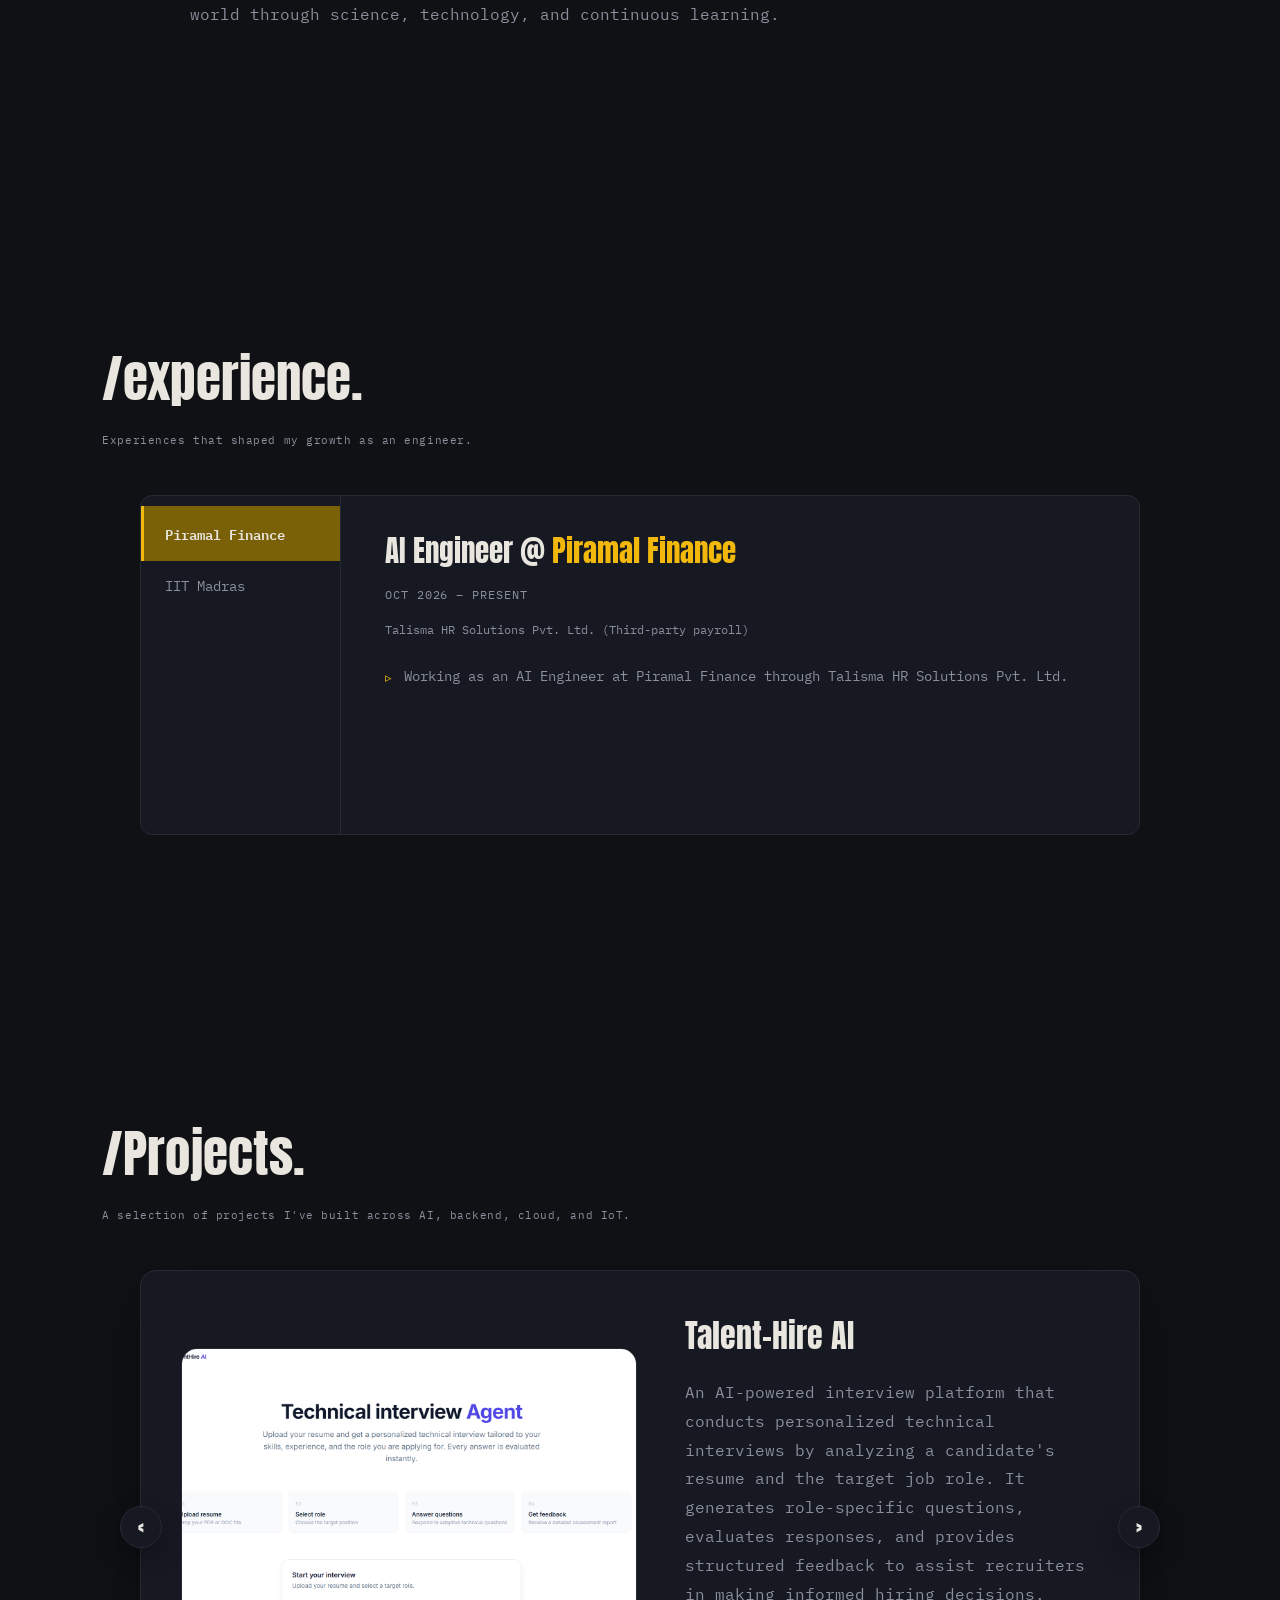
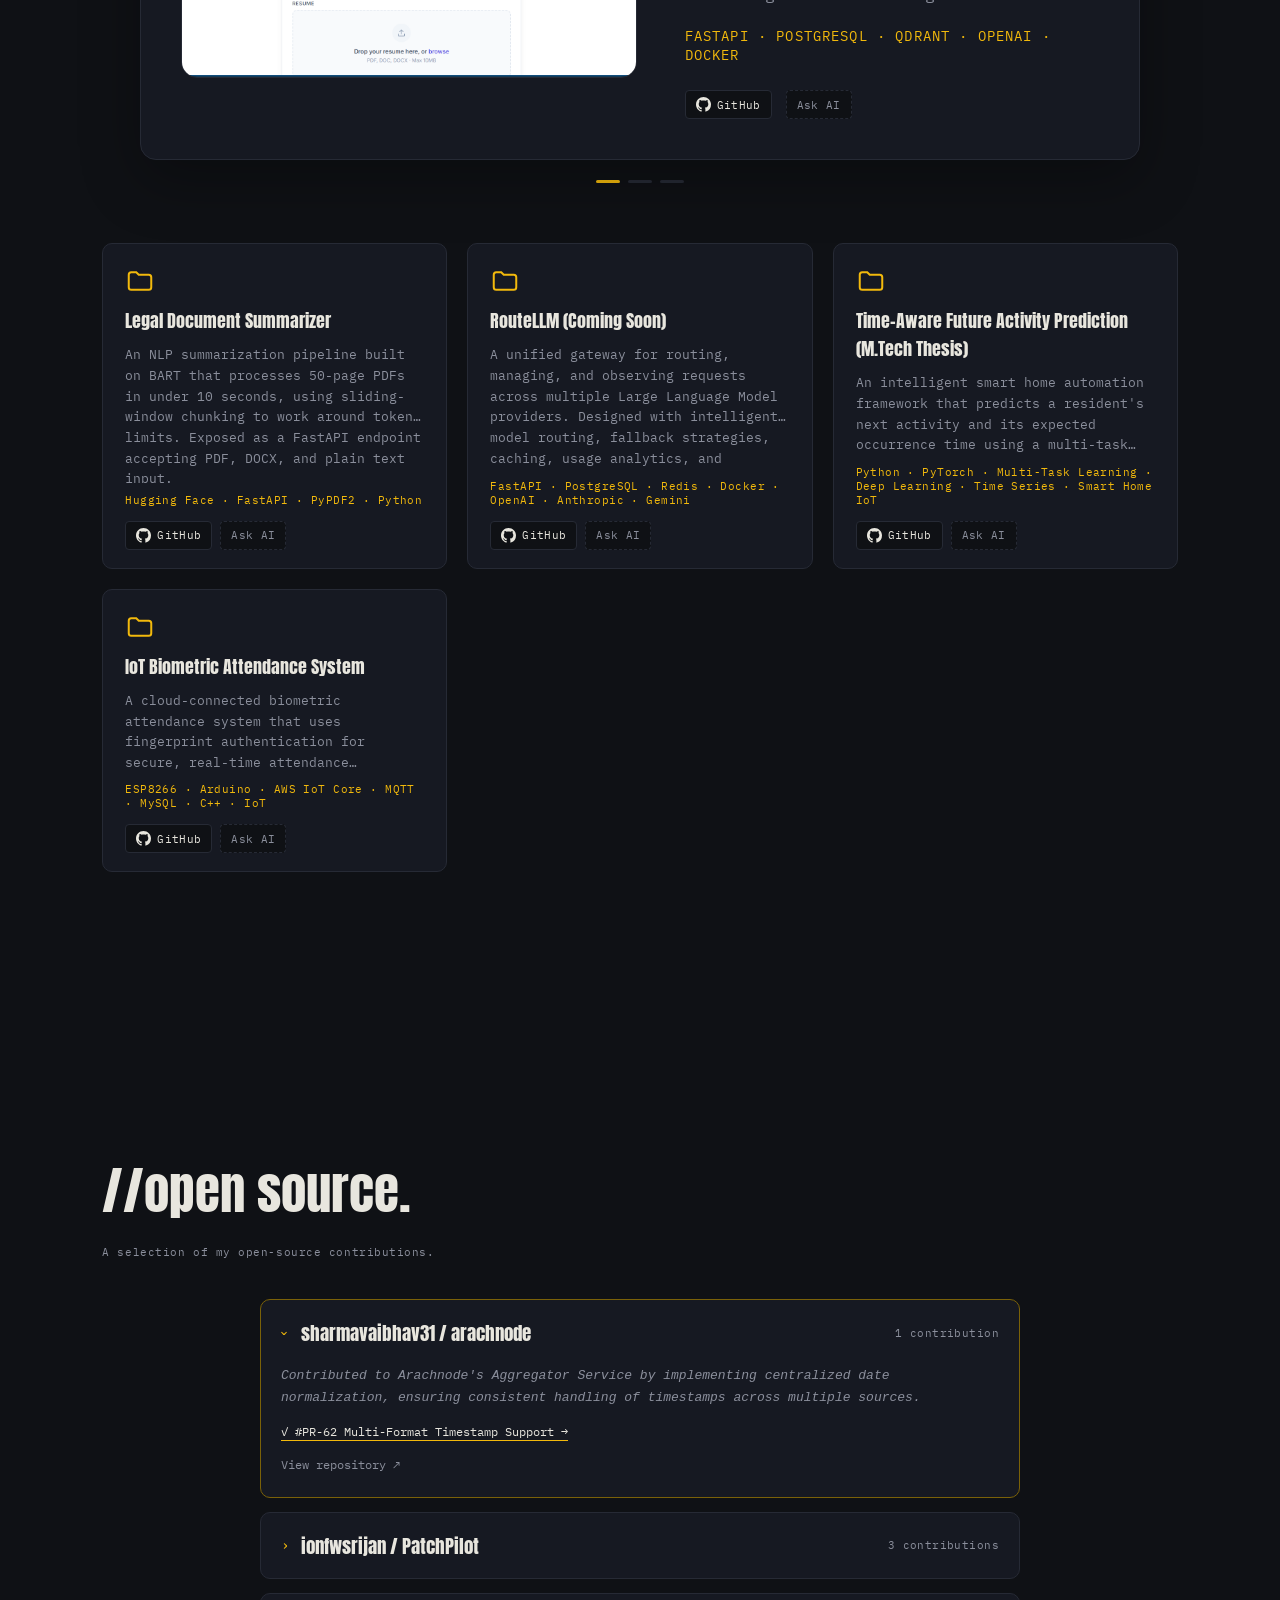
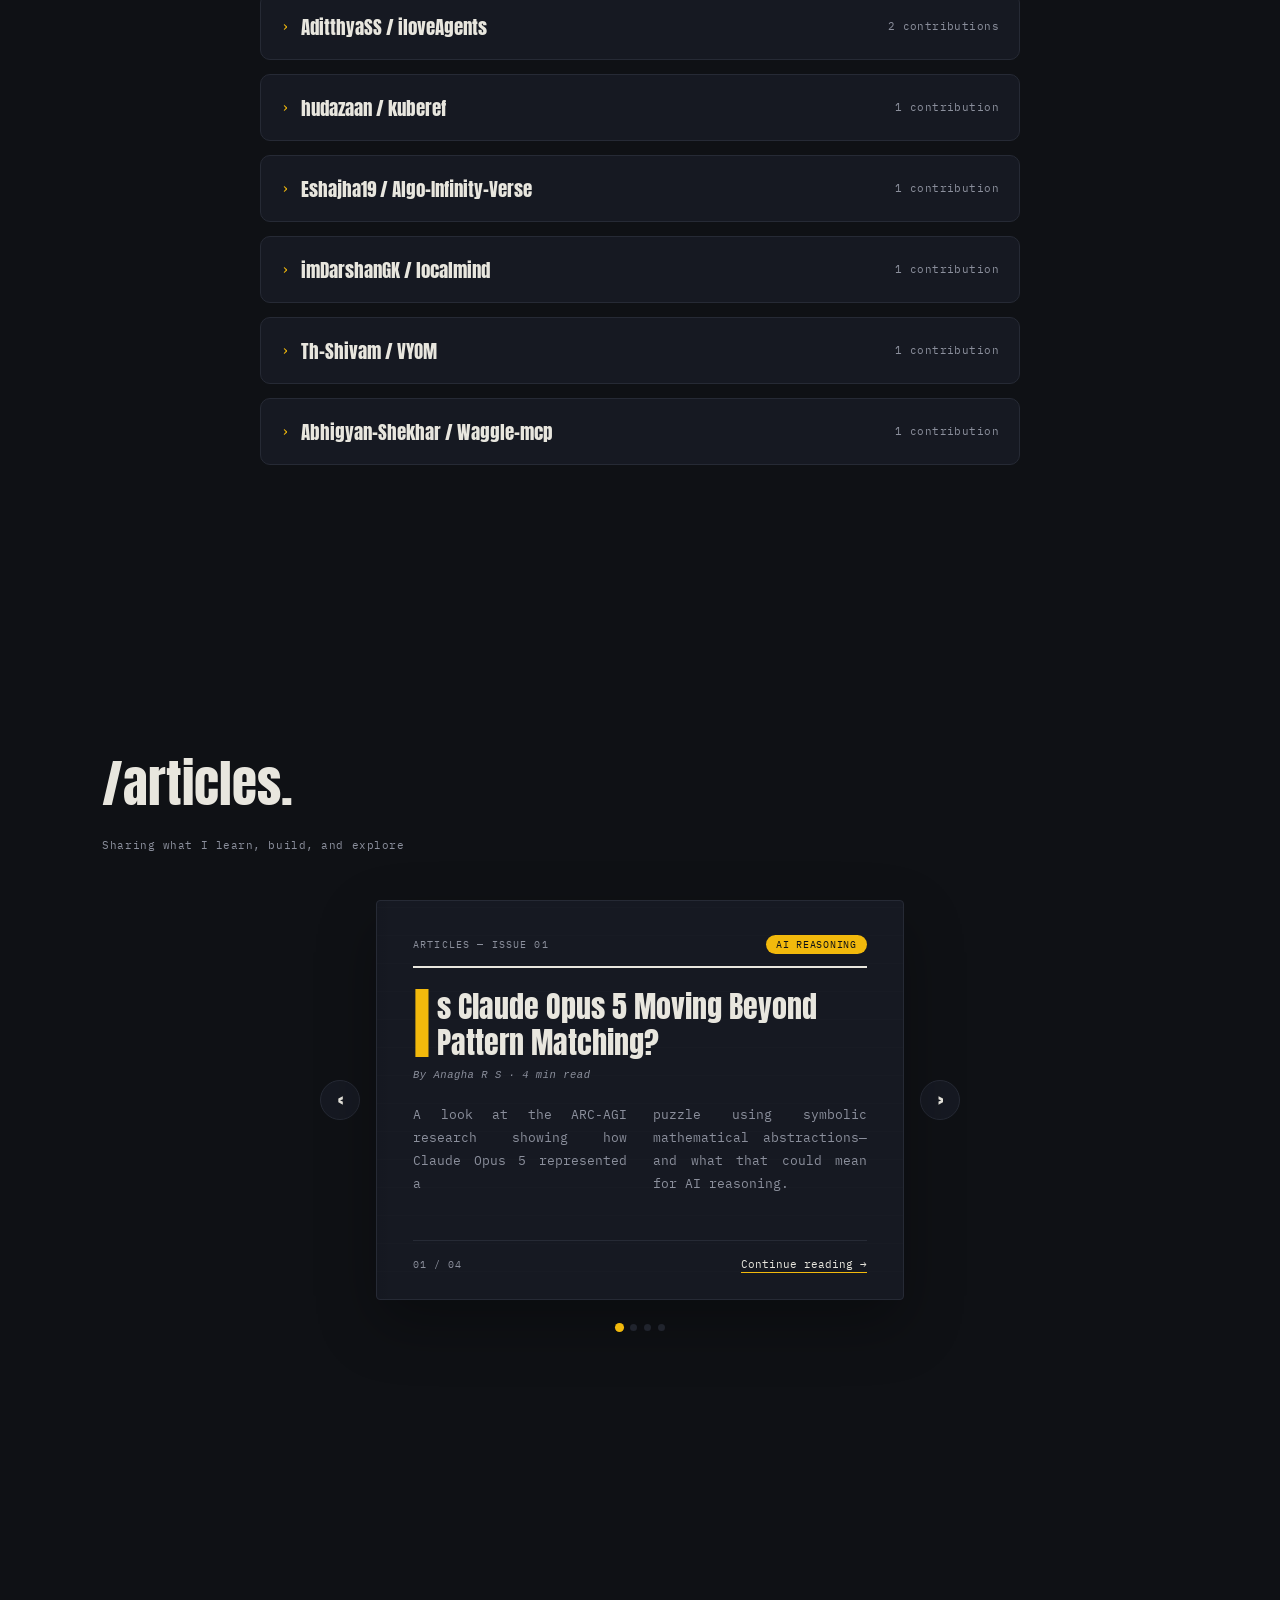
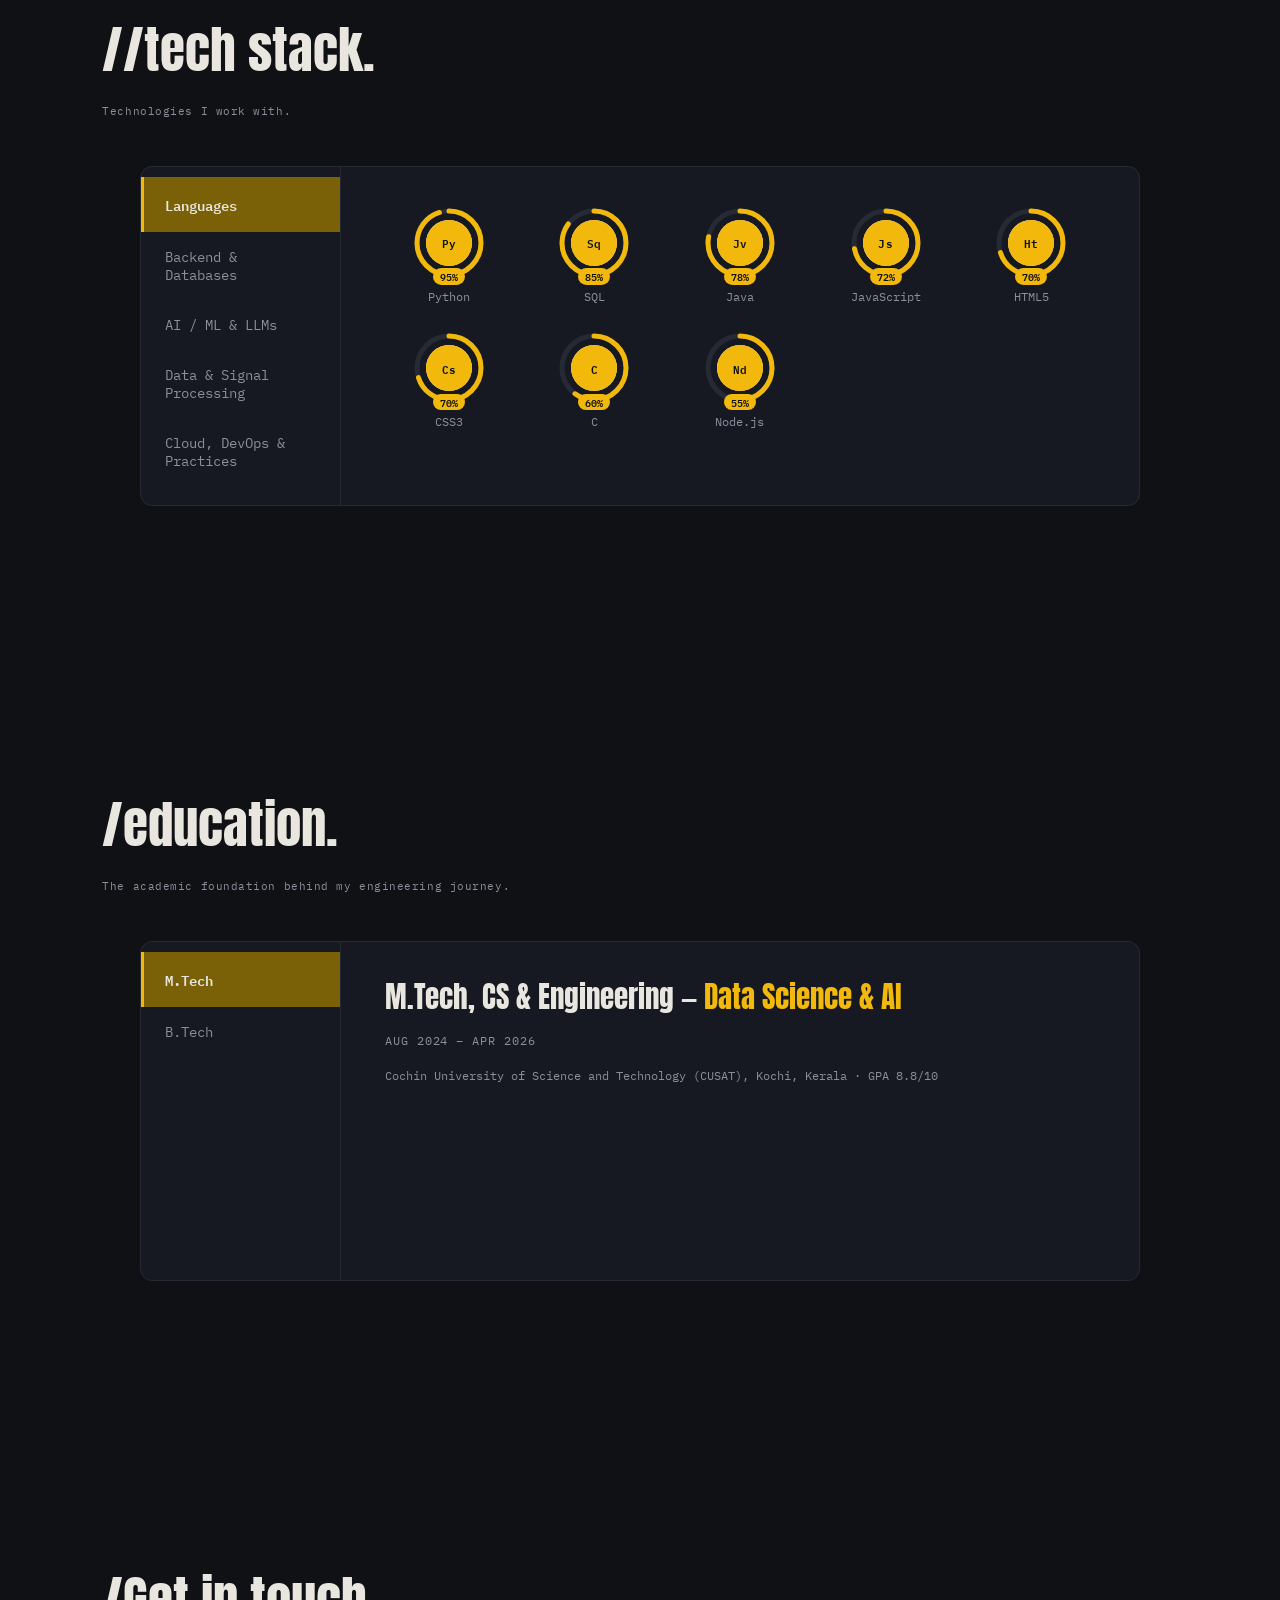
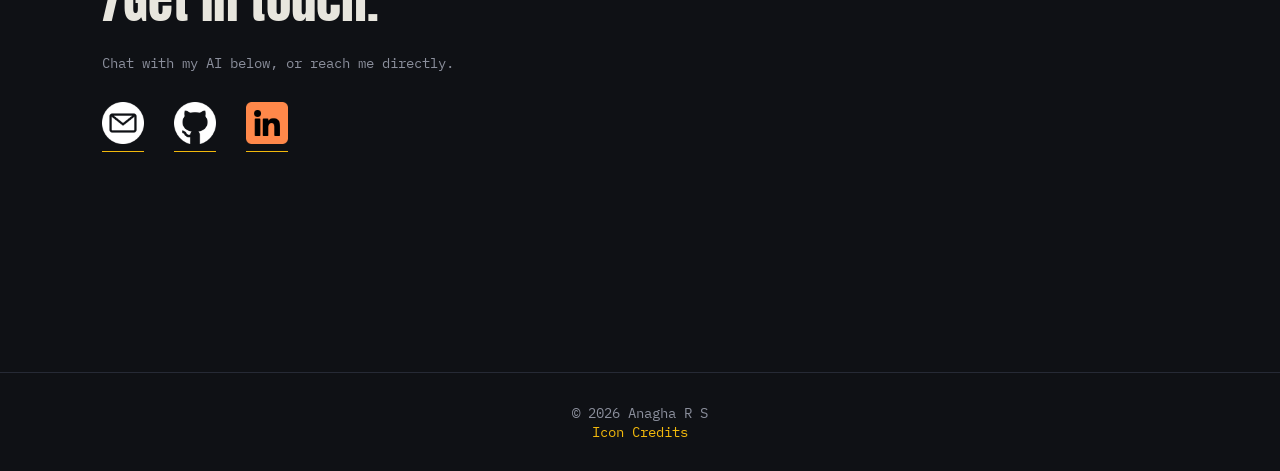
==== commit e23868fa: "updated experience and resume" ====
--- a/index.html
+++ b/index.html
@@ -85,7 +85,7 @@
               Say Hi
             </a>
 
-            <a href="assets/resume/AnaghaRS.pdf" download class="hero-cta">
+            <a href="assets/resume/Anagha__R__S.pdf" download class="hero-cta">
               <svg viewBox="0 0 20 20" fill="none">
                 <path d="M10 3V13M10 13L6.5 9.5M10 13L13.5 9.5" stroke="currentColor" stroke-width="1.6" stroke-linecap="round" stroke-linejoin="round"/>
                 <path d="M3 15.5V16.5C3 17.05 3.45 17.5 4 17.5H16C16.55 17.5 17 17.05 17 16.5V15.5" stroke="currentColor" stroke-width="1.6" stroke-linecap="round"/>
--- a/style.css
+++ b/style.css
@@ -1383,9 +1383,7 @@
   }
 }
 
-/* ==========================================================
-   TAB PANEL — shared by Education, Experience & Stack
-   ========================================================== */
+
 .tab-panel {
   display: flex;
   gap: 0;
@@ -1402,9 +1400,6 @@
   flex: 0 0 200px;
   border-right: 1px solid var(--line);
   padding: 10px 0;
-  display: flex;
-  flex-direction: column;
-  gap: 2px;
 }
 
 .tab-list-item {
@@ -1414,19 +1409,11 @@
   color: var(--ink-dim);
   cursor: pointer;
   transition: background 0.2s ease, color 0.2s ease;
-  white-space: normal;
-  text-align: left;
 }
 .tab-list-item:hover { color: var(--ink); }
 .tab-list-item.active { color: var(--ink); background: var(--accent-dim); font-weight: 600; }
 [data-theme="light"] .tab-list-item.active { background: rgba(184,134,11,0.1); }
-.tab-list-item.active::before {
-  content: '';
-  position: absolute;
-  left: 0; top: 0; bottom: 0;
-  width: 3px;
-  background: var(--accent);
-}
+.tab-list-item.active::before { content: ''; position: absolute; left: 0; top: 0; bottom: 0; width: 3px; background: var(--accent); }
 
 .tab-detail {
   flex: 1;
@@ -1457,31 +1444,24 @@
 
 @keyframes tabFadeIn { from { opacity: 0; transform: translateY(6px); } to { opacity: 1; transform: translateY(0); } }
 
-/* Mobile: keep it a single vertical column, same as desktop —
-   just stack the panel itself (list on top, detail below) so
-   the sidebar isn't squeezed next to the content on narrow screens. */
 @media (max-width: 700px) {
   .tab-panel { flex-direction: column; min-height: unset; }
-
   .tab-list {
     flex: none;
-    width: 100%;
+    display: flex;
+    overflow-x: auto;
     border-right: none;
     border-bottom: 1px solid var(--line);
-    padding: 8px 0;
-    max-height: 240px;
-    overflow-y: auto;
+    padding: 6px 0;
   }
-
-  .tab-list-item { padding: 14px 20px; }
-
+  .tab-list-item { padding: 12px 18px; white-space: nowrap; }
+  .tab-list-item.active::before { top: auto; left: 0; right: 0; bottom: 0; width: auto; height: 3px; }
   .tab-detail { padding: 28px 22px; }
 }
 
 @media (prefers-reduced-motion: reduce) {
   .tab-detail { animation: none; }
 }
-
 @media (max-width: 900px) {
   .hero {
     min-height: 100dvh;
